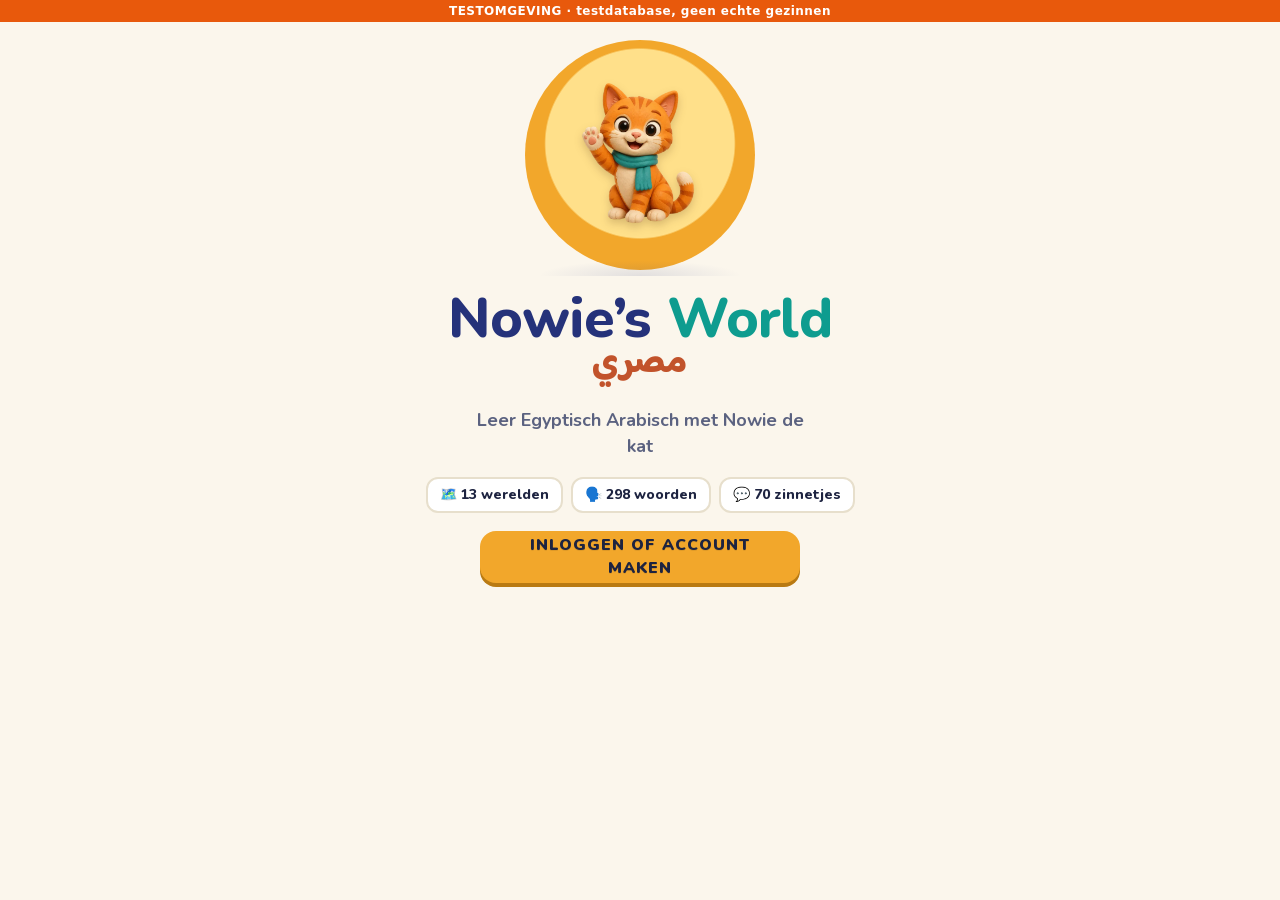
==== index.html @ 536df49a "Naamswijziging: Nowie’s World en kat Nowie - Appnaam Masri Kids -> Nowie’s World (titel, logo's, ins" ====
<!doctype html>
<html lang="nl">
<head>
<meta charset="utf-8">
<meta name="viewport" content="width=device-width,initial-scale=1,viewport-fit=cover">
<title>Nowie’s World</title>
<meta name="description" content="Leer Egyptisch Arabisch met Nowie de kat. Voor kinderen van 4 tot 9 jaar (en hun ouders).">
<meta name="theme-color" content="#14A99F">
<link rel="manifest" href="/manifest.json">
<link rel="icon" href="/icon.svg" type="image/svg+xml">
<link rel="apple-touch-icon" href="/icon-180.png">
<meta name="apple-mobile-web-app-capable" content="yes">
<meta name="mobile-web-app-capable" content="yes">
<meta name="apple-mobile-web-app-title" content="Nowie’s World">
<meta name="apple-mobile-web-app-status-bar-style" content="default">
<link rel="stylesheet" href="/fonts/fonts.css">
<style>
:root{padding-top:env(safe-area-inset-top,0px);padding-bottom:env(safe-area-inset-bottom,0px)}
body{margin:0} [hidden]{display:none!important} img{max-width:100%}
/* Layout: één telefoonkolom; het leerpad slingert als de Nijl langs ronde lesknoppen.
   Bewust één lichte, zonnige look (kinderapp), daarom geen donkere variant. */
:root{
  --sand:#FFF5E1;      /* woestijnzand, achtergrond */
  --sand-2:#F7E3BC;
  --nile:#14A99F;      /* Nijl / faience-turquoise */
  --nile-d:#0B7D76;
  --lapis:#28367C;     /* lapis lazuli, tekst */
  --sun:#FFC43D;
  --sun-d:#DB9300;
  --coral:#FF6F59;
  --coral-d:#D24A35;
  --ok:#3DBB5C; --ok-d:#2A9246; --ok-bg:#E3F8E8;
  --try:#FF9F1C; --try-d:#D97E00; --try-bg:#FFF0D9;
  --card:#FFFFFF;
  --line:#EBDDC0;
  --muted:#6E6A86;
  --grey:#D9D3C4; --grey-d:#B8B0A0;
  --f-display:"Baloo Bhaijaan 2","Nunito",system-ui,sans-serif;
  --f-body:"Nunito",system-ui,-apple-system,"Segoe UI",Roboto,sans-serif;
  --f-ar:"Baloo Bhaijaan 2","Geeza Pro","Noto Naskh Arabic",Tahoma,sans-serif;
  color-scheme: light;
}
*{box-sizing:border-box}
html,body{height:100%}
body{background:var(--sand);color:var(--lapis);font-family:var(--f-body);font-size:16px;line-height:1.45;-webkit-tap-highlight-color:transparent;}
body::before{content:"";position:fixed;inset:0 0 auto;height:env(safe-area-inset-top,0px);z-index:50;background:var(--sand)}
button{font:inherit;color:inherit;cursor:pointer;border:0;background:none}
button:focus-visible,input:focus-visible,select:focus-visible{outline:3px solid var(--sun);outline-offset:3px}
h1,h2,h3{font-family:var(--f-display);margin:0;line-height:1.1;text-wrap:balance}
p{margin:0}
.ar{font-family:var(--f-ar);direction:rtl;unicode-bidi:isolate}

#app{max-width:560px;margin:0 auto;min-height:100%;position:relative;
  padding-left:max(16px,env(safe-area-inset-left,0px));padding-right:max(16px,env(safe-area-inset-right,0px));padding-block:12px 110px}
#app.full{padding-bottom:16px}

/* ---------- knoppen ---------- */
.btn{display:inline-flex;align-items:center;justify-content:center;gap:8px;min-height:56px;padding:0 26px;border-radius:999px;
  font-family:var(--f-display);font-weight:800;font-size:20px;letter-spacing:.02em;color:#fff;background:var(--nile);
  box-shadow:0 5px 0 var(--nile-d);transition:transform .08s, box-shadow .08s}
.btn:active{transform:translateY(4px);box-shadow:0 1px 0 var(--nile-d)}
.btn.sun{background:var(--sun);color:var(--lapis);box-shadow:0 5px 0 var(--sun-d)}
.btn.coral{background:var(--coral);box-shadow:0 5px 0 var(--coral-d)}
.btn.ok{background:var(--ok);box-shadow:0 5px 0 var(--ok-d)}
.btn.try{background:var(--try);box-shadow:0 5px 0 var(--try-d)}
.btn.ghost{background:var(--card);color:var(--lapis);box-shadow:0 5px 0 var(--line);border:2px solid var(--line)}
.btn[disabled]{background:var(--grey);color:#fff;box-shadow:0 5px 0 var(--grey-d);cursor:default}
.btn.wide{width:100%}
.link{font-weight:800;color:var(--nile-d);text-decoration:underline;text-underline-offset:3px}

/* ---------- mascotte ---------- */
.mascot{display:block}
.bob{animation:bob 2.4s ease-in-out infinite}
@keyframes bob{50%{transform:translateY(-6px)}}

/* ---------- splash ---------- */
.splash{display:flex;flex-direction:column;align-items:center;text-align:center;gap:18px;padding-top:28px}
.splash h1{font-size:52px;font-weight:800;color:var(--lapis);letter-spacing:-.01em}
.splash h1 span{color:var(--nile)}
.splash .ar-title{font-size:34px;color:var(--coral);font-weight:800;margin-top:-10px}
.splash .lead{font-size:18px;max-width:30ch;color:var(--muted);font-weight:700}
.sun-disc{position:relative;width:230px;height:230px;border-radius:50%;background:radial-gradient(circle at 50% 45%,#FFE08A 0 55%,var(--sun) 56% 100%);display:grid;place-items:center}
.sun-disc::after{content:"";position:absolute;left:-30px;right:-30px;bottom:-6px;height:60px;
  background:radial-gradient(ellipse 50% 100% at 50% 100%, rgba(40,54,124,.12), transparent 70%) bottom/100% 22px no-repeat;}
.pyr{position:absolute;bottom:0;width:100%;height:70px;pointer-events:none}
.splash .feat{display:flex;flex-wrap:wrap;justify-content:center;gap:8px}
.chip{display:inline-flex;align-items:center;gap:6px;padding:6px 12px;border-radius:999px;background:var(--card);border:2px solid var(--line);font-weight:800;font-size:14px}

/* ---------- profielen ---------- */
.ptitle{text-align:center;font-size:32px;margin:12px 0 4px}
.psub{text-align:center;color:var(--muted);font-weight:700;margin-bottom:20px}
.profiles{display:grid;grid-template-columns:repeat(auto-fill,minmax(130px,1fr));gap:14px}
.pcard{display:flex;flex-direction:column;align-items:center;gap:6px;padding:16px 8px 14px;border-radius:24px;background:var(--card);border:2px solid var(--line);box-shadow:0 5px 0 var(--line);transition:transform .08s}
.pcard:active{transform:translateY(4px);box-shadow:0 1px 0 var(--line)}
.pav{width:76px;height:76px;border-radius:50%;display:grid;place-items:center;font-size:44px;background:var(--sand)}
.pname{font-family:var(--f-display);font-weight:800;font-size:22px;max-width:100%;overflow-wrap:anywhere}
.plvl{font-size:13px;font-weight:800;color:var(--muted)}
.pcard.add{border-style:dashed;color:var(--nile-d)}
.pcard.add .pav{background:#E2F6F4;font-size:40px;font-weight:800}
.empty-note{grid-column:1/-1;text-align:center;padding:12px;color:var(--muted);font-weight:700}

.form{display:flex;flex-direction:column;gap:18px;background:var(--card);border:2px solid var(--line);border-radius:28px;padding:20px}
.form label.lb{font-weight:900;font-size:15px;display:block;margin-bottom:8px}
.inp{width:100%;min-height:52px;border-radius:16px;border:2px solid var(--line);padding:0 16px;font:inherit;font-size:20px;font-weight:800;color:var(--lapis);background:var(--sand)}
.seg{display:flex;flex-wrap:wrap;gap:8px}
.seg button{min-width:52px;min-height:52px;padding:0 14px;border-radius:16px;border:2px solid var(--line);background:var(--sand);font-weight:900;font-size:18px}
.seg button.on{background:var(--nile);border-color:var(--nile-d);color:#fff}
.seg.av button{font-size:30px;padding:0 8px}
.hint{font-size:13px;color:var(--muted);font-weight:700;margin-top:6px}

/* ---------- topbalk ---------- */
.topbar{position:sticky;top:env(safe-area-inset-top,0px);z-index:20;background:var(--sand);display:flex;align-items:center;gap:10px;padding:6px 0 10px}
.topbar .me{display:flex;align-items:center;gap:8px;font-family:var(--f-display);font-weight:800;font-size:18px;min-width:0}
.topbar .me .pav{width:44px;height:44px;font-size:26px;background:var(--card);border:2px solid var(--line)}
.topbar .me span{white-space:nowrap;overflow:hidden;text-overflow:ellipsis}
.stats{margin-left:auto;display:flex;gap:6px}
.stat{display:flex;align-items:center;gap:4px;padding:5px 10px;border-radius:999px;background:var(--card);border:2px solid var(--line);font-weight:900;font-size:15px;font-variant-numeric:tabular-nums}

/* ---------- dagelijkse uitdaging ---------- */
.daily{display:flex;gap:14px;align-items:center;padding:14px 16px;border-radius:24px;background:var(--lapis);color:#fff;margin-bottom:18px}
.daily .ic{flex:none;width:52px;height:52px;border-radius:16px;background:var(--sun);display:grid;place-items:center;font-size:28px}
.daily .tx{flex:1;min-width:0}
.daily .k{font-size:12px;font-weight:900;letter-spacing:.08em;text-transform:uppercase;color:var(--sun)}
.daily .t{font-weight:900;font-size:17px}
.bar{height:12px;border-radius:999px;background:rgba(255,255,255,.2);overflow:hidden;margin-top:6px}
.bar i{display:block;height:100%;border-radius:999px;background:var(--sun);transition:width .4s}
.welcome{background:var(--card);border:2px solid var(--line);border-radius:20px;padding:12px 16px;margin-bottom:14px;font-weight:800;display:flex;gap:12px;align-items:center}

/* ---------- werelden & leerpad ---------- */
.world{margin-bottom:26px}
.wband{display:flex;justify-content:space-between;align-items:center;gap:12px;padding:16px 18px;border-radius:24px;background:var(--wc);color:#fff;box-shadow:0 5px 0 var(--wcd)}
.wband .wnum{font-size:12px;font-weight:900;letter-spacing:.1em;text-transform:uppercase;opacity:.9}
.wband h2{font-size:28px;font-weight:800}
.wband p{font-weight:700;font-size:14px;opacity:.95}
.wband .wemoji{font-size:44px;flex:none}
.wband .wprog{font-size:13px;font-weight:900;margin-top:4px;opacity:.95}
.path{position:relative;display:flex;flex-direction:column;align-items:center;gap:18px;padding:22px 0 6px}
.path::before{content:"";position:absolute;top:10px;bottom:10px;left:50%;width:0;border-left:6px dotted color-mix(in srgb,var(--wc) 35%,transparent);transform:translateX(-50%)}
.node-row{position:relative;display:flex;flex-direction:column;align-items:center;gap:4px;transform:translateX(var(--x));z-index:1}
.node{width:78px;height:74px;border-radius:50%;display:grid;place-items:center;font-size:34px;background:var(--wc);box-shadow:0 7px 0 var(--wcd);transition:transform .08s}
.node:active{transform:translateY(5px);box-shadow:0 2px 0 var(--wcd)}
.node.locked{background:var(--grey);box-shadow:0 7px 0 var(--grey-d);cursor:default;filter:saturate(.2)}
.node.locked:active{transform:none;box-shadow:0 7px 0 var(--grey-d)}
.node.cur{animation:pulse 1.6s ease-in-out infinite}
@keyframes pulse{0%,100%{outline:0 solid color-mix(in srgb,var(--wc) 40%,transparent)}50%{outline:10px solid color-mix(in srgb,var(--wc) 25%,transparent)}}
.nlabel{font-weight:900;font-size:14px;background:var(--sand);padding:0 6px;border-radius:8px;text-align:center;max-width:150px}
.nstars{display:flex;gap:2px}
.startbub{position:absolute;top:-30px;background:var(--card);color:var(--wcd);border:2px solid var(--line);font-weight:900;font-size:13px;letter-spacing:.08em;padding:2px 12px;border-radius:12px;animation:bob 1.6s ease-in-out infinite;white-space:nowrap}
.wlock{display:flex;gap:10px;align-items:center;justify-content:center;margin-top:8px;padding:10px 14px;border-radius:16px;background:var(--card);border:2px dashed var(--line);font-weight:800;font-size:14px;color:var(--muted);text-align:center}
.soon h3{font-size:22px;margin:6px 0 10px}
.soon-grid{display:grid;grid-template-columns:repeat(auto-fill,minmax(150px,1fr));gap:10px}
.soon-card{display:flex;gap:10px;align-items:center;padding:12px;border-radius:18px;background:var(--card);border:2px solid var(--line);font-weight:800;font-size:14px;opacity:.85}
.soon-card .e{font-size:28px;filter:grayscale(.3)}
.soon-card small{display:block;color:var(--muted);font-size:12px}

/* ---------- onderbalk ---------- */
.nav{position:fixed;left:0;right:0;bottom:0;z-index:30;background:var(--card);border-top:2px solid var(--line);
  padding:6px max(10px,env(safe-area-inset-right,0px)) calc(6px + env(safe-area-inset-bottom,0px)) max(10px,env(safe-area-inset-left,0px))}
.nav-in{max-width:560px;margin:0 auto;display:grid;grid-template-columns:repeat(4,1fr);gap:4px}
.nav button{display:flex;flex-direction:column;align-items:center;gap:0;padding:6px 0;border-radius:16px;font-weight:900;font-size:12px;color:var(--muted)}
.nav button .e{font-size:26px;line-height:1.1}
.nav button.on{background:#E2F6F4;color:var(--nile-d);outline:2px solid #BFEAE6}

/* ---------- les ---------- */
.lesson{display:flex;flex-direction:column;min-height:calc(100dvh - env(safe-area-inset-top,0px) - env(safe-area-inset-bottom,0px) - 28px)}
.lbar{display:flex;align-items:center;gap:12px;padding:4px 0 14px}
.xbtn{width:44px;height:44px;border-radius:50%;display:grid;place-items:center;font-size:28px;font-weight:900;color:var(--muted)}
.pbar{flex:1;height:18px;border-radius:999px;background:var(--sand-2);overflow:hidden}
.pbar i{display:block;height:100%;border-radius:999px;background:linear-gradient(var(--ok),var(--ok)) ;box-shadow:inset 0 -5px 0 rgba(0,0,0,.08), inset 0 4px 0 rgba(255,255,255,.35);transition:width .35s}
.lxp{font-weight:900;font-variant-numeric:tabular-nums;color:var(--sun-d)}
.ex{flex:1;display:flex;flex-direction:column;gap:16px}
.ex-k{font-family:var(--f-display);font-size:26px;font-weight:800}
.ex-k small{display:block;font-family:var(--f-body);font-size:14px;color:var(--muted);font-weight:800}
.bubble-row{display:flex;align-items:flex-end;gap:10px}
.bubble{position:relative;background:var(--card);border:2px solid var(--line);border-radius:20px;padding:12px 16px;font-weight:800;flex:1;min-width:0}
.bubble::before{content:"";position:absolute;left:-10px;bottom:16px;width:16px;height:16px;background:var(--card);border-left:2px solid var(--line);border-bottom:2px solid var(--line);transform:rotate(45deg)}

.wordcard{display:flex;flex-direction:column;align-items:center;gap:6px;text-align:center;padding:22px 16px;border-radius:28px;background:var(--card);border:2px solid var(--line);box-shadow:0 5px 0 var(--line)}
.wordcard .pic{font-size:80px;line-height:1}
.wordcard .ar{font-size:44px;font-weight:800;line-height:1.3}
.wordcard .ph{font-size:24px;font-weight:900;color:var(--nile-d)}
.wordcard .nl{font-size:18px;font-weight:800;color:var(--muted)}
.tip{font-size:14px;font-weight:700;color:var(--muted);background:var(--sand);border-radius:12px;padding:6px 10px}

.prompt{display:flex;align-items:center;gap:16px;padding:14px 16px;border-radius:24px;background:var(--card);border:2px solid var(--line)}
.prompt .ar{font-size:32px;font-weight:800;line-height:1.3}
.prompt .ph{font-size:20px;font-weight:900;color:var(--nile-d)}
.prompt .pic{font-size:54px;line-height:1}
.prompt .nl{font-size:24px;font-weight:900}
.prompt .meta{min-width:0}

.play{flex:none;width:64px;height:64px;border-radius:20px;display:grid;place-items:center;background:var(--nile);color:#fff;box-shadow:0 5px 0 var(--nile-d);transition:transform .08s}
.play:active{transform:translateY(4px);box-shadow:0 1px 0 var(--nile-d)}
.play.big{width:84px;height:84px;border-radius:26px}
.play.sm{width:42px;height:42px;border-radius:14px;box-shadow:0 3px 0 var(--nile-d)}
.play.noaudio{background:var(--card);color:var(--muted);border:3px dashed var(--grey-d);box-shadow:none}
.play.tts{background:#E9E6F6;color:var(--lapis);box-shadow:0 5px 0 #C9C3E6}
.play svg{width:55%;height:55%}
.play.playing{animation:wob .5s ease-in-out 2}
@keyframes wob{50%{transform:scale(1.1)}}
.playwrap{display:flex;flex-direction:column;align-items:center;gap:4px}
.atag{font-size:11px;font-weight:900;color:var(--muted);text-transform:uppercase;letter-spacing:.06em;white-space:nowrap}

.grid2{display:grid;grid-template-columns:1fr 1fr;gap:12px}
.list1{display:flex;flex-direction:column;gap:10px}
.opt{display:flex;flex-direction:column;align-items:center;justify-content:center;gap:4px;padding:14px 10px;border-radius:22px;background:var(--card);border:3px solid var(--line);box-shadow:0 5px 0 var(--line);min-height:120px;transition:transform .08s}
.opt:active{transform:translateY(3px);box-shadow:0 2px 0 var(--line)}
.opt .pic{font-size:56px;line-height:1}
.opt .lbl{font-weight:900;font-size:16px}
.opt.row{flex-direction:row;justify-content:space-between;min-height:68px;padding:10px 18px}
.opt.row .ph{font-size:20px;font-weight:900}
.opt.row .ar{font-size:26px;font-weight:800}
.opt.sel{border-color:var(--nile);background:#E2F6F4;box-shadow:0 5px 0 var(--nile)}
.opt.right{border-color:var(--ok);background:var(--ok-bg);box-shadow:0 5px 0 var(--ok)}
.opt.wrong{border-color:var(--try);background:var(--try-bg);box-shadow:0 5px 0 var(--try)}

.answer-line{min-height:76px;display:flex;flex-wrap:wrap;gap:8px;align-content:flex-start;padding:10px 0;border-bottom:3px solid var(--line);border-top:3px solid var(--line)}
.bank{display:flex;flex-wrap:wrap;gap:10px;justify-content:center;padding-top:6px}
.tile{display:flex;flex-direction:column;align-items:center;padding:8px 14px;border-radius:16px;background:var(--card);border:2px solid var(--line);box-shadow:0 4px 0 var(--line);font-weight:900;font-size:18px}
.tile .ar{font-size:16px;font-weight:700;color:var(--muted)}
.tile.used{visibility:hidden}

.memgrid{display:grid;grid-template-columns:repeat(4,1fr);gap:10px}
@media (max-width:420px){.memgrid{grid-template-columns:repeat(3,1fr)}}
.mcard{display:block;position:relative;width:100%;height:0;padding:0 0 130% 0;border-radius:18px;-webkit-perspective:600px;perspective:600px}
.mcard .in{display:block;position:absolute;inset:0;transition:transform .35s;-webkit-transform-style:preserve-3d;transform-style:preserve-3d}
.mcard.open .in,.mcard.matched .in{-webkit-transform:rotateY(180deg);transform:rotateY(180deg)}
.mcard .f,.mcard .b{position:absolute;inset:0;border-radius:18px;display:flex;flex-direction:column;align-items:center;justify-content:center;-webkit-backface-visibility:hidden;backface-visibility:hidden;padding:4px;text-align:center;transform:rotateY(0deg)}
.mcard .f{background:var(--coral);box-shadow:0 5px 0 var(--coral-d);color:#fff;font-size:30px}
.mcard .f::after{content:"";position:absolute;inset:8px;border:2px dashed rgba(255,255,255,.55);border-radius:12px}
.mcard .b{background:var(--card);border:3px solid var(--line);-webkit-transform:rotateY(180deg);transform:rotateY(180deg)}
.mcard .b .pic{font-size:40px;line-height:1}
.mcard .b .ph{font-weight:900;font-size:15px;line-height:1.15;overflow-wrap:anywhere}
.mcard .b .ar{font-size:16px;color:var(--muted)}
.mcard.matched .b{border-color:var(--ok);background:var(--ok-bg)}

.saycard .say-ic{font-size:40px}

.lfoot{margin:16px calc(-1 * max(16px,env(safe-area-inset-left,0px))) 0;padding:16px max(16px,env(safe-area-inset-left,0px)) calc(16px + env(safe-area-inset-bottom,0px));border-top:2px solid var(--line);display:flex;flex-direction:column;gap:12px;position:sticky;bottom:0;background:var(--sand)}
.lfoot.ok{background:var(--ok-bg);border-color:#BFE8C9}
.lfoot.bad{background:var(--try-bg);border-color:#FFD9A3}
.fb{display:flex;align-items:center;gap:12px}
.fb .big{font-family:var(--f-display);font-size:26px;font-weight:800}
.lfoot.ok .big{color:var(--ok-d)} .lfoot.bad .big{color:var(--try-d)}
.fb .sm{font-weight:800;font-size:15px}
.fb-ic{flex:none;width:52px;height:52px;border-radius:50%;display:grid;place-items:center;font-size:28px;background:#fff}
.pop{animation:pop .35s ease-out}
@keyframes pop{0%{transform:scale(.6);opacity:0}70%{transform:scale(1.08)}100%{transform:scale(1);opacity:1}}

/* ---------- les klaar ---------- */
.done-scr{display:flex;flex-direction:column;align-items:center;text-align:center;gap:16px;padding-top:20px}
.done-scr h1{font-size:40px}
.bigstars{display:flex;gap:8px;align-items:flex-end}
.bigstars svg{width:70px;height:70px}
.bigstars svg:nth-child(2){width:88px;height:88px}
.bigstars .s{animation:pop .45s ease-out both}
.bigstars .s:nth-child(2){animation-delay:.2s}.bigstars .s:nth-child(3){animation-delay:.4s}
.rewards{display:flex;flex-wrap:wrap;justify-content:center;gap:10px}
.rw{min-width:120px;padding:10px 14px;border-radius:18px;background:var(--card);border:2px solid var(--line);font-weight:900}
.rw b{display:block;font-family:var(--f-display);font-size:28px;color:var(--sun-d)}
.sticker-reveal{display:flex;flex-direction:column;align-items:center;gap:6px;padding:16px 22px;border-radius:26px;background:var(--lapis);color:#fff;animation:pop .5s .6s both}
.sticker-reveal .k{font-size:12px;font-weight:900;letter-spacing:.1em;text-transform:uppercase;color:var(--sun)}
.stk{width:96px;height:96px;border-radius:50%;display:grid;place-items:center;font-size:52px;background:var(--sun);border:5px solid #fff;box-shadow:0 4px 0 rgba(0,0,0,.15)}
.stk svg{width:60%;height:60%}
.extra-msg{font-weight:900;padding:10px 14px;border-radius:16px;background:var(--try-bg);color:var(--lapis)}

#confetti{position:fixed;inset:0;pointer-events:none;z-index:100;overflow:hidden}
#confetti i{position:absolute;top:-20px;width:10px;height:16px;border-radius:3px;animation:fall linear forwards}
@keyframes fall{to{transform:translateY(110vh) rotate(720deg)}}

/* ---------- stickers & woorden ---------- */
.page-h{font-size:32px;margin:6px 0 4px}
.page-sub{color:var(--muted);font-weight:700;margin-bottom:16px}
.stk-grid{display:grid;grid-template-columns:repeat(auto-fill,minmax(100px,1fr));gap:14px}
.stk-item{display:flex;flex-direction:column;align-items:center;gap:6px;text-align:center;font-weight:900;font-size:13px}
.stk-item .stk{width:84px;height:84px;font-size:44px}
.stk-item.locked .stk{background:var(--sand-2);border-color:var(--card);color:var(--grey-d);font-family:var(--f-display);font-size:36px}
.stk-item.locked span{color:var(--muted)}
.wgroup h2{font-size:22px;margin:18px 0 10px;display:flex;align-items:center;gap:8px}
.wlist{display:flex;flex-direction:column;gap:8px}
.wrow{display:flex;align-items:center;gap:12px;padding:10px 12px;border-radius:18px;background:var(--card);border:2px solid var(--line)}
.wrow .pic{font-size:32px;width:40px;text-align:center;flex:none}
.wrow .mid{flex:1;min-width:0}
.wrow .ph{font-weight:900;font-size:17px}
.wrow .nl{font-size:14px;font-weight:700;color:var(--muted)}
.wrow .ar{font-size:22px;font-weight:700}
.wrow .mid .ar{display:block;text-align:left;line-height:1.3}
.wrow .ph,.wrow .nl{overflow-wrap:anywhere}
.wrow.unseen{opacity:.5}
.badge{font-size:11px;font-weight:900;padding:2px 8px;border-radius:999px;background:var(--ok-bg);color:var(--ok-d);white-space:nowrap}
.badge.new{background:var(--sand-2);color:var(--muted)}
.badge.warn{background:var(--try-bg);color:var(--try-d)}

/* ---------- ouders ---------- */
.gate{display:flex;flex-direction:column;align-items:center;text-align:center;gap:16px;padding-top:30px}
.gate .q{font-family:var(--f-display);font-size:40px;font-weight:800}
.gate .seg button{min-width:72px;min-height:64px;font-size:24px}
.ptabs{display:flex;gap:8px;margin:6px 0 16px;overflow-x:auto}
.ptabs button{padding:10px 16px;border-radius:999px;font-weight:900;background:var(--card);border:2px solid var(--line);white-space:nowrap}
.ptabs button.on{background:var(--lapis);border-color:var(--lapis);color:#fff}
.panel{background:var(--card);border:2px solid var(--line);border-radius:24px;padding:16px;margin-bottom:14px}
.panel h3{font-size:20px;margin-bottom:10px}
.tiles{display:grid;grid-template-columns:repeat(4,1fr);gap:8px}
@media (max-width:460px){.tiles{grid-template-columns:repeat(2,1fr)}}
.tile-n{padding:10px;border-radius:16px;background:var(--sand)}
.tile-n b{display:block;font-family:var(--f-display);font-size:28px;font-variant-numeric:tabular-nums;line-height:1.1}
.tile-n span{font-size:12px;font-weight:800;color:var(--muted)}
.prog-row{display:grid;grid-template-columns:minmax(0,1fr) 2fr auto;gap:10px;align-items:center;font-weight:800;font-size:14px;margin-bottom:8px}
.prog-row .pb{height:12px;border-radius:999px;background:var(--sand-2);overflow:hidden}
.prog-row .pb i{display:block;height:100%;background:var(--nile);border-radius:999px}
.chips{display:flex;flex-wrap:wrap;gap:6px}
.muted{color:var(--muted);font-weight:700;font-size:14px}
.setrow{display:flex;flex-direction:column;gap:8px;margin-bottom:16px}
.setrow > label{font-weight:900;font-size:14px}
.switch{display:flex;align-items:center;gap:12px;font-weight:800;cursor:pointer}
.switch input{width:52px;height:30px;appearance:none;border-radius:999px;background:var(--grey);position:relative;cursor:pointer;flex:none;transition:background .2s}
.switch input::after{content:"";position:absolute;top:3px;left:3px;width:24px;height:24px;border-radius:50%;background:#fff;transition:left .2s}
.switch input:checked{background:var(--nile)}
.switch input:checked::after{left:25px}
.arow{display:grid;grid-template-columns:auto minmax(0,1fr) auto;gap:10px;align-items:center;padding:10px 0;border-bottom:1px solid var(--line)}
.arow:last-child{border-bottom:0}
.arow .ar{font-size:22px;font-weight:700}
.arow .ph{font-weight:900}
.arow .nl{font-size:13px;color:var(--muted);font-weight:700}
.arow .acts{display:flex;gap:6px;align-items:center;flex-wrap:wrap;justify-content:flex-end}
.mini{display:inline-flex;align-items:center;gap:4px;padding:6px 10px;border-radius:12px;border:2px solid var(--line);background:var(--sand);font-weight:900;font-size:13px;cursor:pointer;white-space:nowrap}
.mini.danger{color:var(--coral-d)}
.mini input{display:none}
.mini.on{background:var(--ok-bg);border-color:#BFE8C9;color:var(--ok-d)}
.key{display:grid;grid-template-columns:auto 1fr;gap:6px 14px;font-size:14px;font-weight:700}
.key b{font-family:var(--f-display);font-size:18px;color:var(--nile-d)}
.danger-zone{border-color:#FFD0C7}
.toast{position:fixed;left:50%;bottom:calc(96px + env(safe-area-inset-bottom,0px));transform:translateX(-50%);z-index:90;background:var(--lapis);color:#fff;font-weight:800;padding:10px 18px;border-radius:16px;max-width:min(90vw,440px);text-align:center;animation:pop .25s ease-out}
.sheet-bg{position:fixed;inset:0;z-index:80;background:rgba(40,54,124,.45);display:flex;align-items:flex-end;justify-content:center}
.sheet{width:100%;max-width:560px;background:var(--sand);border-radius:28px 28px 0 0;padding:22px max(16px,env(safe-area-inset-left,0px)) calc(22px + env(safe-area-inset-bottom,0px));display:flex;flex-direction:column;gap:12px;text-align:center;animation:pop .25s}
.sheet h3{font-size:26px}

.status{font-weight:800;font-size:14px;padding:10px 12px;border-radius:14px;background:var(--sand);margin-bottom:12px}
.status.on{background:#E2F6F4;color:var(--nile-d)}
.steps{margin:0 0 14px;padding-left:22px;display:flex;flex-direction:column;gap:6px;font-weight:700;font-size:15px}
.brow{display:grid;grid-template-columns:auto minmax(0,1fr) auto;gap:10px;align-items:center;padding:10px 0;border-bottom:1px solid var(--line)}
.bmid{min-width:0;display:flex;flex-direction:column;gap:4px}
.fname{font-size:13px;font-weight:800;color:var(--muted);overflow-wrap:anywhere}
.inp.sel{min-height:44px;font-size:15px;padding:0 10px}
.brow-actions{display:flex;flex-direction:column;gap:12px;margin-top:14px}
.pen-card{display:flex;align-items:center;gap:14px;width:100%;text-align:left;padding:14px 16px;border-radius:24px;margin-bottom:18px;color:#fff;
  background:repeating-linear-gradient(90deg,var(--mk-ok) 0 28px,var(--mk-ok) 28px 56px);box-shadow:0 5px 0 var(--mk-ok-d)}
.pen-card:active{transform:translateY(4px);box-shadow:0 1px 0 var(--mk-ok-d)}
.pen-card .ic{flex:none;width:56px;height:56px;border-radius:50%;background:#fff;display:grid;place-items:center;font-size:34px}
.pen-card b{display:block;font-family:var(--f-display);font-size:22px;line-height:1.1}
.pen-card span{font-weight:800;font-size:14px}
.pitch{position:relative;width:100%;max-width:100%;aspect-ratio:16/11;border-radius:24px;overflow:hidden;
  background:repeating-linear-gradient(90deg,var(--mk-ok) 0 12.5%,var(--mk-ok) 12.5% 25%)}
.stands{position:absolute;left:0;right:0;top:0;height:20%;background:
  radial-gradient(circle,#FFC43D 2.5px,transparent 3.5px) 0 0/16px 13px,
  radial-gradient(circle,#FF6F59 2.5px,transparent 3.5px) 8px 6px/16px 13px,#28367C}
.stands::after{content:"";position:absolute;left:0;right:0;bottom:0;height:5px;background:#fff;opacity:.6}
.goal{position:absolute;left:14%;right:14%;top:22%;height:44%;border:6px solid #fff;border-bottom:0;border-radius:6px 6px 0 0;
  background:repeating-linear-gradient(45deg,rgba(255,255,255,.35) 0 2px,transparent 2px 12px),repeating-linear-gradient(-45deg,rgba(255,255,255,.35) 0 2px,transparent 2px 12px),rgba(0,0,0,.1)}
.boxline{position:absolute;left:4%;right:4%;top:66%;height:3px;background:rgba(255,255,255,.75)}
.spot{position:absolute;left:50%;top:86%;width:10px;height:10px;border-radius:50%;background:#fff;transform:translate(-50%,-50%)}
.keeper{position:absolute;left:50%;top:33%;width:20%;height:34%;transform:translateX(-50%);transition:left .45s cubic-bezier(.3,.7,.4,1),transform .45s}
.keeper svg{width:100%;height:100%;display:block}
.ball{position:absolute;left:50%;top:84%;font-size:clamp(28px,8vw,42px);line-height:1;transform:translate(-50%,-50%);transition:left .5s cubic-bezier(.2,.8,.3,1),top .5s cubic-bezier(.2,.8,.3,1),transform .5s;z-index:2}
.callout{position:absolute;left:0;right:0;top:4%;text-align:center;font-family:var(--f-display);font-weight:800;font-size:clamp(30px,9vw,46px);color:#fff;
  text-shadow:0 3px 0 rgba(0,0,0,.3);opacity:0;transform:scale(.5);transition:opacity .25s,transform .3s;z-index:3}
.callout.show{opacity:1;transform:scale(1)}
.callout small{display:block;font-family:var(--f-body);font-size:15px;font-weight:900}
.shots{display:flex;gap:6px;flex:1;justify-content:center}
.shots i{width:30px;height:30px;border-radius:50%;display:grid;place-items:center;font-style:normal;font-size:16px;background:var(--sand-2);border:2px solid var(--line)}
.shots i.g{background:var(--ok-bg);border-color:var(--ok)} .shots i.s{background:var(--try-bg);border-color:var(--try)}
.pen-q{display:flex;flex-direction:column;gap:12px;margin-top:14px}
.pen-fb{display:none}
.pen-fb.show{display:flex;flex-direction:column;gap:10px}
/* ================= moderne look (overschrijft de basis hierboven) ================= */
:root{
  --sand:#F3F5FA; --sand-2:#E7EBF4; --line:#E4E8F1; --grey:#D5DAE5; --grey-d:#B4BCCC; --muted:#6A6F8C;
  --shadow:0 10px 30px rgba(40,54,124,.10), 0 2px 6px rgba(40,54,124,.06);
  --shadow-sm:0 4px 14px rgba(40,54,124,.08);
}
body{background:
  radial-gradient(120% 60% at 0% 0%, rgba(20,169,159,.14), transparent 60%),
  radial-gradient(90% 50% at 100% 10%, rgba(255,196,61,.16), transparent 60%),
  var(--sand);background-attachment:fixed}
body::before{background:rgba(243,245,250,.9)}
/* knoppen: zachter, met kleurverloop */
.btn{border-radius:20px;box-shadow:0 4px 0 var(--nile-d),0 10px 22px rgba(11,125,118,.25);background:linear-gradient(180deg,var(--mk-nile),var(--nile))}
.btn.sun{background:linear-gradient(180deg,#FFD15C,var(--sun));box-shadow:0 4px 0 var(--sun-d),0 10px 22px rgba(219,147,0,.25)}
.btn.ok{background:linear-gradient(180deg,var(--mk-ok),var(--ok));box-shadow:0 4px 0 var(--ok-d),0 10px 22px rgba(42,146,70,.25)}
.btn.try{background:linear-gradient(180deg,#FFB03F,var(--try));box-shadow:0 4px 0 var(--try-d),0 10px 22px rgba(217,126,0,.22)}
.btn.ghost{background:#fff;border:0;box-shadow:var(--shadow-sm)}
.btn[disabled]{background:var(--grey);box-shadow:none}
/* kaarten: wit, geen harde randen, zachte schaduw */
.pcard,.form,.prompt,.wordcard,.opt,.tile,.wrow,.panel,.soon-card,.welcome,.bubble,.rw,.stat{border-color:transparent;box-shadow:var(--shadow-sm);background:#fff}
.pcard:active{box-shadow:var(--shadow-sm)}
.wordcard,.prompt,.panel,.form{box-shadow:var(--shadow);border-radius:28px}
.bubble::before{border-color:transparent;box-shadow:-2px 2px 4px rgba(40,54,124,.05)}
.inp,.seg button{background:var(--sand);border-color:transparent}
.seg button.on{background:linear-gradient(180deg,var(--mk-nile),var(--nile));border-color:transparent;box-shadow:0 6px 14px rgba(11,125,118,.25)}
/* topbalk: glas */
.topbar{background:rgba(243,245,250,.82);-webkit-backdrop-filter:blur(14px);backdrop-filter:blur(14px);margin:0 calc(-1 * max(16px,env(safe-area-inset-left,0px)));padding:8px max(16px,env(safe-area-inset-right,0px)) 12px max(16px,env(safe-area-inset-left,0px))}
.topbar .me .pav{border:0;box-shadow:var(--shadow-sm)}
.stat{border:0;padding:6px 12px}
/* dagelijkse uitdaging */
.daily{border-radius:28px;padding:16px 18px;background:
  radial-gradient(circle at 92% 20%, rgba(255,196,61,.35) 0 40px, transparent 41px),
  linear-gradient(135deg,#2E3E8F,#1F2A63);box-shadow:0 14px 30px rgba(31,42,99,.28)}
.daily .ic{border-radius:18px;box-shadow:0 6px 16px rgba(0,0,0,.18)}
.pen-card{border-radius:28px;box-shadow:0 14px 28px rgba(28,117,55,.28)}
/* werelden */
.wband{position:relative;overflow:hidden;border-radius:30px;padding:20px 20px;box-shadow:0 14px 30px color-mix(in srgb,var(--wcd) 40%,transparent);
  background:radial-gradient(circle at 100% 0%, rgba(255,255,255,.22) 0 70px, transparent 71px),
             radial-gradient(circle at 85% 120%, rgba(255,255,255,.14) 0 60px, transparent 61px),
             linear-gradient(135deg,var(--wc),var(--wcd))}
.wband .wemoji{width:72px;height:72px;border-radius:24px;display:grid;place-items:center;background:rgba(255,255,255,.22);font-size:42px;-webkit-backdrop-filter:blur(6px);backdrop-filter:blur(6px)}
.wband h2{font-size:30px}
.wband .wprog{display:inline-block;margin-top:8px;padding:2px 10px;border-radius:999px;background:rgba(255,255,255,.22)}
.path::before{border-left:5px dashed color-mix(in srgb,var(--wc) 30%,transparent)}
.node{width:84px;height:84px;font-size:36px;background:radial-gradient(circle at 35% 28%, rgba(255,255,255,.45), transparent 45%),linear-gradient(160deg,var(--wc),var(--wcd));
  box-shadow:0 6px 0 var(--wcd),0 14px 26px color-mix(in srgb,var(--wcd) 35%,transparent);border:4px solid #fff}
.node.locked{background:var(--grey);box-shadow:0 6px 0 var(--grey-d);filter:none;opacity:.8}
.nlabel{background:#fff;padding:2px 10px;border-radius:999px;box-shadow:var(--shadow-sm)}
.startbub{border:0;box-shadow:var(--shadow-sm);color:var(--wcd)}
.wlock{border:0;background:#fff;box-shadow:var(--shadow-sm)}
/* zwevende menubalk */
.nav{background:transparent;border:0;padding:0 max(14px,env(safe-area-inset-right,0px)) calc(10px + env(safe-area-inset-bottom,0px)) max(14px,env(safe-area-inset-left,0px))}
.nav-in{max-width:520px;background:rgba(255,255,255,.88);-webkit-backdrop-filter:blur(16px);backdrop-filter:blur(16px);border-radius:26px;padding:6px;box-shadow:0 12px 32px rgba(40,54,124,.18)}
.nav button{border-radius:20px}
.nav button.on{background:linear-gradient(180deg,#E3F7F5,#D2F1EE);outline:0}
/* les */
.pbar{height:16px;background:var(--sand-2)}
.pbar i{background:linear-gradient(90deg,var(--mk-ok),var(--mk-ok))}
.opt{border:3px solid transparent;border-radius:24px}
.opt.sel{border-color:var(--nile);background:#F0FBFA;box-shadow:0 8px 20px rgba(20,169,159,.18)}
.opt.right{border-color:var(--ok);background:var(--ok-bg);box-shadow:0 8px 20px rgba(61,187,92,.18)}
.opt.wrong{border-color:var(--try);background:var(--try-bg);box-shadow:0 8px 20px rgba(255,159,28,.18)}
.play{border-radius:22px;background:linear-gradient(180deg,var(--mk-nile),var(--nile));box-shadow:0 4px 0 var(--nile-d),0 8px 18px rgba(11,125,118,.25)}
.play.noaudio{background:#fff;border:2px dashed var(--grey-d)}
.answer-line{border-color:var(--line);border-width:2px}
.mcard .f{background:linear-gradient(160deg,#FF8A6E,var(--coral));box-shadow:0 4px 0 var(--coral-d),0 8px 18px rgba(210,74,53,.25)}
.mcard .b{border:0;box-shadow:var(--shadow-sm)}
.mcard.matched .b{box-shadow:0 0 0 3px var(--ok) inset}
.lfoot{background:rgba(243,245,250,.92);-webkit-backdrop-filter:blur(14px);backdrop-filter:blur(14px);border-top:0;box-shadow:0 -8px 24px rgba(40,54,124,.06);border-radius:26px 26px 0 0}
.lfoot.ok{background:#E6F8EA}.lfoot.bad{background:#FFF2DE}
.pitch{box-shadow:var(--shadow)}
/* overig */
.sticker-reveal{border-radius:30px;background:linear-gradient(135deg,#2E3E8F,#1F2A63);box-shadow:0 14px 30px rgba(31,42,99,.28)}
.stk{box-shadow:0 8px 18px rgba(219,147,0,.3)}
.ptabs button{border:0;box-shadow:var(--shadow-sm);background:#fff}
.ptabs button.on{background:var(--lapis)}
.tile-n{background:var(--sand);border-radius:18px}
.chip{border:0;box-shadow:var(--shadow-sm)}
.sun-disc{box-shadow:0 20px 50px rgba(255,196,61,.45)}
.splash h1{font-size:56px}
/* ---------- Nowie beweegt ---------- */
.mascot .m-all{transform-box:fill-box;transform-origin:50% 100%}
.mascot .m-tail{transform-box:fill-box;transform-origin:0% 100%;animation:wag 1.1s ease-in-out infinite alternate}
.mascot .m-eyes{transform-box:fill-box;transform-origin:center;animation:blink 4.2s infinite}
.mascot .m-ears{transform-box:fill-box;transform-origin:50% 100%}
.mascot .m-spark{opacity:0;transform-box:fill-box;transform-origin:center}
@keyframes wag{from{transform:rotate(-10deg)}to{transform:rotate(12deg)}}
@keyframes blink{0%,45%,49%,100%{transform:scaleY(1)}47%{transform:scaleY(.1)}}
.mascot.m-cheer .m-all{animation:jump .55s cubic-bezier(.3,.7,.4,1.4) 2}
.mascot.m-cheer .m-spark,.mascot.m-dance .m-spark{animation:spark 1.1s ease-out infinite}
.mascot.m-cheer .m-eyes{animation:none}
.mascot.m-encourage .m-all{animation:nod 1.1s ease-in-out 2}
.mascot.m-dance .m-all{animation:dance .9s ease-in-out infinite}
.mascot.m-peek .m-ears{animation:ears 2.2s ease-in-out infinite}
@keyframes jump{0%,100%{transform:translateY(0) scale(1)}45%{transform:translateY(-16px) scale(1.05,0.97)}}
@keyframes nod{0%,100%{transform:rotate(0)}30%{transform:rotate(-7deg)}70%{transform:rotate(5deg)}}
@keyframes dance{0%,100%{transform:rotate(0) translateY(0)}25%{transform:rotate(-9deg) translateY(-6px)}75%{transform:rotate(9deg) translateY(-6px)}}
@keyframes ears{0%,80%,100%{transform:rotate(0)}88%{transform:rotate(-6deg)}94%{transform:rotate(5deg)}}
@keyframes spark{0%{opacity:0;transform:scale(.4)}35%{opacity:1}100%{opacity:0;transform:scale(1.25)}}
.fb .mascot{flex:none;margin:-14px 0 -6px}
/* ---------- plaatjes in eigen stijl ---------- */
.opt .pic,.wordcard .pic,.prompt .pic,.wrow .pic,.mcard .b .pic{display:grid;place-items:center;aspect-ratio:1;border-radius:32%;line-height:1;
  background:radial-gradient(circle at 30% 22%,rgba(255,255,255,.95) 0 14%,transparent 50%),linear-gradient(160deg,#E2F7F4,#C4ECE7);
  box-shadow:inset 0 -6px 0 rgba(11,125,118,.10)}
.opt .pic{width:88px;font-size:52px}
.wordcard .pic{width:140px;font-size:84px;animation:float 3s ease-in-out infinite}
.prompt .pic{width:78px;font-size:46px;flex:none}
.wrow .pic{width:48px;font-size:28px;border-radius:30%}
.mcard .b .pic{width:76%;font-size:34px}
.grid2 .opt:nth-child(2) .pic{background:radial-gradient(circle at 30% 22%,rgba(255,255,255,.95) 0 14%,transparent 50%),linear-gradient(160deg,#FFF3D1,#FFE09A);box-shadow:inset 0 -6px 0 rgba(219,147,0,.12)}
.grid2 .opt:nth-child(3) .pic{background:radial-gradient(circle at 30% 22%,rgba(255,255,255,.95) 0 14%,transparent 50%),linear-gradient(160deg,var(--mk-clay-soft),var(--mk-clay-b));box-shadow:inset 0 -6px 0 rgba(210,74,53,.12)}
.grid2 .opt:nth-child(4) .pic{background:radial-gradient(circle at 30% 22%,rgba(255,255,255,.95) 0 14%,transparent 50%),linear-gradient(160deg,#E7EBFA,#C9D1F2);box-shadow:inset 0 -6px 0 rgba(40,54,124,.12)}
.opt.sel .pic{transform:scale(1.06) rotate(-3deg);transition:transform .2s}
.opt.right .pic{animation:jump .5s ease-out}
@keyframes float{50%{transform:translateY(-6px) rotate(2deg)}}
.lvl1 .opt .lbl{display:none}
.lvl1 .opt{min-height:140px}
.lvl1 .opt .pic{width:104px;font-size:62px}
.lvl1 .ex-k{font-size:20px;opacity:.75}
.lvl1 .ex-k small{display:none}
.prompt.kid{justify-content:center;padding:20px}
.prompt.kid .play.big{width:110px;height:110px;border-radius:34px}
.parent-hint{font-size:12px;font-weight:800;color:var(--muted);text-transform:uppercase;letter-spacing:.05em;margin-top:2px}
.big-ic{font-size:34px;line-height:1}
.helpbtn{flex:none;width:52px;height:52px;border-radius:50%;background:#fff;box-shadow:var(--shadow-sm);display:grid;place-items:center;overflow:visible}
.helpbtn .mascot{margin-top:-4px}
.pic img{width:100%;height:100%;object-fit:cover;border-radius:inherit;display:block}
.thumb{width:40px;height:40px;border-radius:12px;object-fit:cover;flex:none}
/* ---------- online versie: inloggen, scorebord, duel, opnemen ---------- */
.nav-in{grid-template-columns:repeat(5,1fr)}
.nav button{font-size:11px}
.status.err{background:var(--mk-clay-soft);color:var(--coral-d)}
.auth{display:flex;flex-direction:column;gap:18px;padding-top:8px;max-width:440px;margin:0 auto}
.auth-hero{display:flex;flex-direction:column;align-items:center;gap:4px}
.auth-hero h1{font-size:40px}.auth-hero h1 span{color:var(--nile)}
.auth-h{font-size:26px}
.auth-links{display:flex;flex-direction:column;align-items:center;gap:12px}
.consent{align-items:flex-start;font-size:14px;line-height:1.35}
.consent input{margin-top:2px}
.podium{display:flex;justify-content:center;align-items:flex-end;gap:10px;margin:8px 0 16px}
.pod{flex:1;max-width:130px;display:flex;flex-direction:column;align-items:center;gap:4px;text-align:center;min-width:0}
.pod .pav{width:58px;height:58px;font-size:34px;background:#fff;box-shadow:var(--shadow-sm)}
.pod b{font-family:var(--f-display);font-size:17px;max-width:100%;overflow:hidden;text-overflow:ellipsis;white-space:nowrap}
.pstars{font-weight:900;font-size:14px}
.pod .block{width:100%;border-radius:18px 18px 8px 8px;display:grid;place-items:center;font-family:var(--f-display);font-weight:800;font-size:28px;color:#fff}
.pod.p1 .block{height:96px;background:linear-gradient(180deg,#FFD15C,var(--sun-d))}
.pod.p2 .block{height:70px;background:linear-gradient(180deg,#C9D1F2,#8E9AD0)}
.pod.p3 .block{height:52px;background:linear-gradient(180deg,var(--mk-clay-b),var(--coral))}
.score-list{display:flex;flex-direction:column;gap:4px}
.srow{display:grid;grid-template-columns:34px 48px minmax(0,1fr) auto;gap:10px;align-items:center;padding:8px 6px;border-radius:16px}
.srow.me{background:#F0FBFA}
.srow .rank{font-weight:900;font-size:20px;text-align:center}
.srow .pav{width:46px;height:46px;font-size:28px}
.sname{display:flex;flex-direction:column;min-width:0}
.sname b{font-family:var(--f-display);font-size:18px;white-space:nowrap;overflow:hidden;text-overflow:ellipsis}
.sname span{font-size:12px;font-weight:800;color:var(--muted)}
.you{font-family:var(--f-body);font-size:11px;font-weight:900;background:var(--nile);color:#fff;border-radius:999px;padding:1px 7px;vertical-align:middle}
.snums{display:flex;gap:8px;font-size:14px;font-weight:800;font-variant-numeric:tabular-nums}
@media (max-width:400px){.snums span:nth-child(3){display:none}}
.opp-grid{display:grid;grid-template-columns:repeat(auto-fill,minmax(110px,1fr));gap:10px}
.opp-grid .pav{width:56px;height:56px;font-size:32px}
.opp-grid .pname{font-size:18px}
.duelbar{flex:1;display:flex;flex-direction:column;gap:4px;min-width:0}
.drow{display:grid;grid-template-columns:30px minmax(0,70px) 1fr 24px;gap:6px;align-items:center;padding:3px 8px;border-radius:14px;opacity:.65}
.drow.turn{opacity:1;background:#fff;box-shadow:var(--shadow-sm)}
.dav{font-size:22px}
.dname{font-weight:900;font-size:13px;white-space:nowrap;overflow:hidden;text-overflow:ellipsis}
.dscore{font-family:var(--f-display);font-size:20px;text-align:right}
.drow .shots{justify-content:flex-start;gap:3px}
.drow .shots i{width:20px;height:20px;font-size:11px}
.shots i.now{border-color:var(--nile);box-shadow:0 0 0 3px rgba(20,169,159,.2)}
.turn-scr{padding-top:40px}
.turn-av{width:140px;height:140px;border-radius:50%;display:grid;place-items:center;font-size:84px;background:#fff;box-shadow:var(--shadow);animation:jump .6s ease-out}
.winner{display:flex;align-items:center;gap:8px;font-size:56px}
.winner .pav{width:96px;height:96px;font-size:58px;background:#fff;box-shadow:var(--shadow)}
.rec-panel .wordcard{box-shadow:none;background:var(--sand);margin-bottom:16px}
.recbig{display:grid;place-items:center;width:104px;height:104px;margin:0 auto 10px;border-radius:50%;font-size:46px;color:#fff;
  background:linear-gradient(180deg,#FF8A6E,var(--coral));box-shadow:0 6px 0 var(--coral-d),0 14px 28px rgba(210,74,53,.3)}
.recbig.live{animation:recpulse 1s ease-in-out infinite;font-size:40px}
.recbig[disabled]{opacity:.6}
@keyframes recpulse{50%{box-shadow:0 6px 0 var(--coral-d),0 0 0 18px rgba(255,111,89,.25)}}
.rec-actions{display:flex;justify-content:center;gap:10px;flex-wrap:wrap;align-items:center}
.mini.rec-on{background:var(--mk-clay-soft);border-color:var(--mk-clay-b);color:var(--coral-d);animation:recpulse 1s ease-in-out infinite}
.mini[disabled]{opacity:.45;cursor:default}
/* =================== Duo-stijl: plat, wit, dikke randjes, 3D-knoppen =================== */
:root{
  --duo-line:#E5E5E5; --duo-line-d:#CECECE; --duo-ink:#3C3C3C; --duo-mute:#777777; --duo-bg:#FFFFFF;
  --duo-sel:#DDF4FF; --duo-sel-b:#84D8FF; --duo-sel-t:#1899D6;
  --nile:#17B6AA; --nile-d:#0E8C82;
  --ok:#3FBF48; --ok-d:#2E9A36; --ok-bg:#D7FFB8; --ok-t:#2D8A2F;
  --try:#FF9F1C; --try-d:#D97E00; --try-bg:#FFE9C9; --try-t:#B86200;
  --sun:#FFC800; --sun-d:#E0A800; --coral:#FF6B57; --coral-d:#D94A38;
  --lapis:#3C3C3C; --sand:#F7F7F7; --sand-2:#E5E5E5; --line:#E5E5E5; --muted:#777777; --grey:#E5E5E5; --grey-d:#AFAFAF;
  --f-display:"Nunito",system-ui,-apple-system,"Segoe UI",Roboto,sans-serif;
  --shadow:none; --shadow-sm:none;
}
body{background:var(--duo-bg)!important;color:var(--duo-ink)}
body::before{background:var(--duo-bg)}
h1,h2,h3,.ptitle,.page-h,.ex-k,.pname,.auth-h{font-family:var(--f-display);font-weight:900;color:var(--duo-ink);letter-spacing:-.01em}
.splash h1 span,.auth-hero h1 span{color:var(--nile)}
/* knoppen */
.btn{border-radius:16px;background:var(--nile);color:#fff;box-shadow:0 4px 0 var(--nile-d);font-family:var(--f-display);font-weight:900;font-size:16px;letter-spacing:.06em;text-transform:uppercase;min-height:52px;border:0}
.btn:active{transform:translateY(4px);box-shadow:0 0 0 var(--nile-d)}
.btn.sun{background:var(--sun);color:#fff;box-shadow:0 4px 0 var(--sun-d);text-shadow:0 1px 0 rgba(0,0,0,.08)}
.btn.ok{background:var(--ok);box-shadow:0 4px 0 var(--ok-d)}
.btn.try{background:var(--try);box-shadow:0 4px 0 var(--try-d)}
.btn.coral{background:var(--coral);box-shadow:0 4px 0 var(--coral-d)}
.btn.ghost{background:#fff;color:var(--nile);border:2px solid var(--duo-line);box-shadow:0 4px 0 var(--duo-line)}
.btn.ghost:active{box-shadow:0 0 0 var(--duo-line)}
.btn[disabled]{background:var(--duo-line);color:var(--grey-d);box-shadow:0 4px 0 var(--duo-line-d)!important;transform:none}
.link{color:var(--duo-sel-t);text-decoration:none;font-weight:900;text-transform:uppercase;letter-spacing:.05em;font-size:14px}
/* kaarten en vlakken: wit met grijze rand, geen schaduw */
.pcard,.form,.prompt,.wordcard,.wrow,.panel,.soon-card,.welcome,.bubble,.tile,.chip,.nlabel,.wlock,.ptabs button,.mini{background:#fff;border:2px solid var(--duo-line);box-shadow:none}
.pcard{border-radius:16px;box-shadow:0 4px 0 var(--duo-line)}
.pcard:active{transform:translateY(4px);box-shadow:0 0 0 var(--duo-line)}
.pcard.add{border-style:solid;border-color:var(--duo-line)}
.pcard.add .pav{background:var(--duo-sel);color:var(--duo-sel-t)}
.pav{background:var(--sand)}
.panel,.form{border-radius:16px}
.wordcard,.prompt{border-radius:16px}
.bubble{border-radius:16px}
.bubble::before{background:#fff;border-left:2px solid var(--duo-line);border-bottom:2px solid var(--duo-line);box-shadow:none}
.inp{background:var(--sand);border:2px solid var(--duo-line);border-radius:12px;color:var(--duo-ink)}
.inp:focus{border-color:var(--duo-sel-b);outline:0;background:#fff}
.seg button{background:#fff;border:2px solid var(--duo-line);box-shadow:0 3px 0 var(--duo-line);border-radius:12px;color:var(--duo-ink)}
.seg button.on{background:var(--duo-sel);border-color:var(--duo-sel-b);color:var(--duo-sel-t);box-shadow:0 3px 0 var(--duo-sel-b)}
.status{background:var(--sand);border-radius:12px}
.status.on{background:var(--duo-sel);color:var(--duo-sel-t)}
.muted,.hint,.page-sub,.psub,.plvl{color:var(--duo-mute)}
.tile-n{background:#fff;border:2px solid var(--duo-line);border-radius:14px}
.chip{border-radius:12px}
.mini{border-radius:12px;box-shadow:0 2px 0 var(--duo-line);color:var(--duo-ink)}
.mini.on{background:var(--ok-bg);border-color:var(--mk-ok-b);color:var(--ok-t)}
.ptabs button{border-radius:12px;color:var(--duo-mute);box-shadow:0 2px 0 var(--duo-line)}
.ptabs button.on{background:var(--duo-sel);border-color:var(--duo-sel-b);color:var(--duo-sel-t);box-shadow:0 2px 0 var(--duo-sel-b)}
.switch input{background:var(--duo-line)}
.switch input:checked{background:var(--nile)}
/* topbalk */
.topbar{background:#fff;-webkit-backdrop-filter:none;backdrop-filter:none;border-bottom:2px solid var(--duo-line);padding-bottom:10px;margin-bottom:14px}
.topbar .me .pav{background:#fff;border:2px solid var(--duo-line);box-shadow:none}
.stat{background:none;border:0;box-shadow:none;padding:4px 6px;font-weight:900;font-size:17px}
.st-fire{color:var(--mk-clay)}.st-fire.off{color:var(--grey-d);filter:grayscale(1)}.st-star{color:var(--mk-saffron-d)}.st-xp{color:var(--mk-lapis)}
/* dagelijkse uitdaging (zoals een dagopdracht) */
.daily{background:#fff;color:var(--duo-ink);border:2px solid var(--duo-line);border-radius:16px;box-shadow:none;padding:14px 16px}
.daily .ic{background:var(--mk-saffron-soft);box-shadow:none;border-radius:12px}
.daily .k{color:var(--duo-mute)}
.daily .t{color:var(--duo-ink)}
.daily .bar{background:var(--duo-line);height:16px}
.daily .bar i{background:var(--sun);box-shadow:inset 0 4px 0 rgba(255,255,255,.35)}
.pen-card{border-radius:16px;box-shadow:0 4px 0 var(--mk-ok-d);background:var(--mk-ok)}
.pen-card:active{transform:translateY(4px);box-shadow:none}
.pen-card .ic{box-shadow:none}
.welcome{border-radius:16px}
/* werelden en pad */
.wband{background:var(--wc);border-radius:16px;box-shadow:0 4px 0 var(--wcd);padding:16px 18px}
.wband::before,.wband::after{display:none}
.wband .wemoji{width:auto;height:auto;background:none;border-radius:0;-webkit-backdrop-filter:none;backdrop-filter:none;font-size:46px}
.wband h2{color:#fff;font-size:24px}
.wband .wnum{opacity:.85}
.wband .wprog{background:rgba(0,0,0,.15);border-radius:8px}
.path{gap:30px;padding-top:34px}
.node-row:has(.startbub){margin-top:30px}
.startbub{top:-52px}
.path::before{display:none}
.node{width:72px;height:66px;border:0;border-radius:50%;font-size:30px;background:var(--wc);box-shadow:0 7px 0 var(--wcd)}
.node:active{transform:translateY(6px);box-shadow:0 1px 0 var(--wcd)}
.node.locked{background:var(--duo-line);box-shadow:0 7px 0 var(--duo-line-d);opacity:1;filter:none}
.node.locked:active{transform:none;box-shadow:0 7px 0 var(--duo-line-d)}
.node.cur{animation:none;outline:none;position:relative}
.node.cur{box-shadow:0 7px 0 var(--wcd),0 0 0 8px #fff,0 0 0 14px color-mix(in srgb,var(--wc) 30%,#fff)}
.node.cur:active{box-shadow:0 1px 0 var(--wcd),0 0 0 8px #fff,0 0 0 14px color-mix(in srgb,var(--wc) 30%,#fff)}
.nlabel{border-radius:10px;font-size:13px;color:var(--duo-mute)}
.startbub{top:-44px;background:#fff;color:var(--wc);border:2px solid var(--duo-line);border-radius:12px;font-weight:900;letter-spacing:.08em;box-shadow:none}
.startbub::after{content:"";position:absolute;left:50%;bottom:-8px;width:12px;height:12px;margin-left:-6px;background:#fff;border-right:2px solid var(--duo-line);border-bottom:2px solid var(--duo-line);transform:rotate(45deg)}
.wlock{border-style:solid;border-radius:14px}
.soon-card{border-radius:14px;opacity:1}
.soon-card .e{filter:grayscale(1);opacity:.6}
/* onderbalk */
.nav{background:#fff;border-top:2px solid var(--duo-line);padding:6px max(8px,env(safe-area-inset-right,0px)) calc(6px + env(safe-area-inset-bottom,0px)) max(8px,env(safe-area-inset-left,0px))}
.nav-in{background:none;-webkit-backdrop-filter:none;backdrop-filter:none;box-shadow:none;border-radius:0;padding:0}
.nav button{border:2px solid transparent;border-radius:12px;color:var(--duo-mute);text-transform:uppercase;letter-spacing:.04em;font-size:10px}
.nav button.on{background:var(--duo-sel);border-color:var(--duo-sel-b);color:var(--duo-sel-t)}
/* les */
.lbar{gap:14px}
.xbtn{color:var(--grey-d)}
.pbar{height:16px;background:var(--duo-line)}
.pbar i{background:var(--ok);box-shadow:inset 0 -0 0 transparent;position:relative}
.pbar i::after{content:"";position:absolute;left:8px;right:8px;top:4px;height:4px;border-radius:4px;background:rgba(255,255,255,.35)}
.lxp{color:var(--mk-lapis)}
.ex-k{font-size:24px}
.ex-k small{color:var(--duo-mute)}
.opt{background:#fff;border:2px solid var(--duo-line);border-radius:16px;box-shadow:0 4px 0 var(--duo-line)}
.opt:active{transform:translateY(4px);box-shadow:0 0 0 var(--duo-line)}
.opt .lbl{color:var(--duo-ink)}
.opt.sel{background:var(--duo-sel);border-color:var(--duo-sel-b);box-shadow:0 4px 0 var(--duo-sel-b)}
.opt.sel .lbl,.opt.sel .ph{color:var(--duo-sel-t)}
.opt.right{background:var(--ok-bg);border-color:var(--mk-ok-b);box-shadow:0 4px 0 var(--mk-ok-b)}
.opt.right .lbl,.opt.right .ph{color:var(--ok-t)}
.opt.wrong{background:var(--try-bg);border-color:#FFC97A;box-shadow:0 4px 0 #FFC97A}
.opt .pic,.wordcard .pic,.prompt .pic,.wrow .pic,.mcard .b .pic,.grid2 .opt .pic{background:none!important;box-shadow:none!important;border-radius:16px}
.opt.sel .pic{transform:none}
.play{background:var(--mk-lapis);box-shadow:0 4px 0 var(--mk-lapis-d);border-radius:16px}
.play:active{transform:translateY(4px);box-shadow:0 0 0 var(--mk-lapis-d)}
.play.noaudio{background:#fff;border:2px dashed var(--duo-line-d);box-shadow:none;color:var(--grey-d)}
.wordcard .ph,.prompt .ph{color:var(--duo-sel-t)}
.answer-line{border-color:var(--duo-line)}
.tile{border-radius:12px;box-shadow:0 3px 0 var(--duo-line);color:var(--duo-ink)}
.mcard .f{background:var(--mk-lapis);box-shadow:0 4px 0 var(--mk-lapis-d);border-radius:16px}
.mcard .f::after{border-color:rgba(255,255,255,.4)}
.mcard .b{border:2px solid var(--duo-line);box-shadow:0 4px 0 var(--duo-line);border-radius:16px}
.mcard.matched .b{background:var(--ok-bg);border-color:var(--mk-ok-b);box-shadow:0 4px 0 var(--mk-ok-b)}
.lfoot{background:#fff;-webkit-backdrop-filter:none;backdrop-filter:none;border-top:2px solid var(--duo-line);box-shadow:none;border-radius:0}
.lfoot.ok{background:var(--ok-bg);border-color:var(--ok-bg)}
.lfoot.bad{background:var(--try-bg);border-color:var(--try-bg)}
.lfoot.ok .big{color:var(--ok-t)} .lfoot.bad .big{color:var(--try-t)}
.lfoot.ok .sm{color:var(--ok-t)} .lfoot.bad .sm{color:var(--try-t)}
.tip{background:var(--sand);border-radius:12px}
/* klaar-scherm: statistiekblokken met gekleurde kop */
.done-scr h1{color:var(--mk-saffron-d);font-size:34px}
.rewards{gap:10px;width:100%;justify-content:center}
.rw{flex:1;max-width:150px;min-width:0;padding:0;border-radius:16px;border:2px solid;overflow:hidden;background:#fff;box-shadow:none}
.rw .rwh{display:block;padding:6px 4px;color:#fff;font-size:12px;font-weight:900;text-transform:uppercase;letter-spacing:.05em}
.rw b{display:block;padding:10px 4px;font-family:var(--f-display);font-weight:900;font-size:22px}
.rw-xp{border-color:var(--mk-saffron)}.rw-xp .rwh{background:var(--mk-saffron)}.rw-xp b{color:var(--mk-saffron-d)}
.rw-star{border-color:var(--mk-lapis)}.rw-star .rwh{background:var(--mk-lapis)}.rw-star b{color:var(--mk-lapis-d)}
.rw-ok{border-color:var(--ok)}.rw-ok .rwh{background:var(--ok)}.rw-ok b{color:var(--ok-t)}
.extra-msg{background:var(--sand);border:2px solid var(--duo-line);color:var(--duo-ink)}
.sticker-reveal{background:#fff;color:var(--duo-ink);border:2px solid var(--duo-line);border-radius:16px;box-shadow:none}
.sticker-reveal .k{color:var(--mk-saffron-d)}
.stk{box-shadow:0 4px 0 var(--sun-d);border-color:#fff}
/* scorebord en duel */
.srow.me{background:var(--duo-sel)}
.you{background:var(--duo-sel-t)}
.pod .pav{border:2px solid var(--duo-line);box-shadow:none}
.pod .block{border-radius:12px 12px 0 0}
.pod.p1 .block{background:var(--mk-saffron);box-shadow:inset 0 -6px 0 var(--mk-saffron-d)}
.pod.p2 .block{background:var(--duo-line-d);box-shadow:inset 0 -6px 0 var(--grey-d)}
.pod.p3 .block{background:var(--mk-clay);box-shadow:inset 0 -6px 0 var(--mk-clay-d)}
.drow.turn{background:var(--duo-sel);box-shadow:none;border:2px solid var(--duo-sel-b)}
.turn-av,.winner .pav{box-shadow:none;border:3px solid var(--duo-line)}
.pitch{box-shadow:none;border-radius:16px}
.shots i{background:#fff;border-color:var(--duo-line)}
.recbig{box-shadow:0 6px 0 var(--coral-d)}
.sun-disc{box-shadow:none}
.daily .tx .bar{border-radius:999px}
.toast{background:var(--duo-ink);border-radius:12px}
/* ---------- beloningen ---------- */
.reward{display:flex;gap:14px;align-items:center;background:#fff;border:2px solid var(--duo-line);border-radius:16px;padding:14px 16px;margin-bottom:14px}
.reward .re{flex:none;width:58px;height:58px;border-radius:14px;display:grid;place-items:center;font-size:36px;background:var(--mk-saffron-soft)}
.reward.fam .re{background:var(--duo-sel)}
.reward .rt{flex:1;min-width:0;display:flex;flex-direction:column;gap:2px}
.reward .rk{font-size:12px;font-weight:900;letter-spacing:.06em;text-transform:uppercase;color:var(--duo-mute)}
.reward .rn{font-family:var(--f-display);font-weight:900;font-size:19px;color:var(--duo-ink);overflow-wrap:anywhere}
.reward .rmsg{font-weight:800;font-size:14px;color:var(--duo-mute)}
.reward.done{border-color:var(--mk-saffron);background:var(--mk-saffron-soft)}
.reward.done .re{animation:jump .8s ease-out 2}
.reward.done .rmsg{color:var(--mk-saffron-t)}
.gbar{position:relative;height:18px;border-radius:999px;background:var(--duo-line);overflow:hidden;margin-top:6px}
.gbar i{display:block;height:100%;border-radius:999px;background:var(--mk-saffron);transition:width .4s}
.reward.fam .gbar i{background:var(--mk-lapis)}
.gbar span{position:absolute;inset:0;display:grid;place-items:center;font-size:11px;font-weight:900;color:var(--duo-ink)}
.fam-av{display:flex;flex-wrap:wrap;gap:8px;margin-top:8px}
.fam-av span{display:flex;align-items:center;gap:3px;font-size:20px}
.fam-av small{font-size:12px;font-weight:900;color:var(--duo-mute)}
.goal-hit{display:flex;flex-direction:column;align-items:center;gap:4px;width:100%;max-width:420px;padding:16px;border-radius:16px;background:var(--mk-saffron-soft);border:2px solid var(--mk-saffron);animation:pop .5s .4s both}
.goal-hit.fam{background:var(--duo-sel);border-color:var(--duo-sel-b)}
.goal-hit .ge{font-size:52px;animation:jump .8s ease-out 3}
.goal-hit b{font-family:var(--f-display);font-size:22px;color:var(--mk-saffron-t)}
.goal-hit.fam b{color:var(--duo-sel-t)}
.goal-hit span:last-child{font-weight:800;color:var(--duo-ink)}
.goal-edit{border-top:2px solid var(--duo-line);padding:14px 0 6px}
.goal-edit:first-of-type{border-top:0;padding-top:0}
.ge-head{display:flex;align-items:center;gap:10px;margin-bottom:10px}
.ge-head .pav{width:40px;height:40px;font-size:24px}
.ge-head b{font-family:var(--f-display);font-size:18px;flex:1}
.stepper{display:flex;align-items:center;gap:12px}
.stepper button{width:44px;height:44px;border-radius:12px;background:#fff;border:2px solid var(--duo-line);box-shadow:0 3px 0 var(--duo-line);font-size:24px;font-weight:900;color:var(--nile)}
.stepper button:active{transform:translateY(3px);box-shadow:none}
.stepper b{min-width:80px;text-align:center;font-family:var(--f-display);font-size:20px}
.goal-edit .seg.av button,.panel .seg.av button{min-width:44px;min-height:44px;font-size:24px}
/* ---------- v3: nieuwe spelvormen, Nowie, prijzen, editor ---------- */
button,.opt,.mitem,.tile,.node{touch-action:manipulation;-webkit-user-select:none;user-select:none}
.playrow{display:flex;align-items:center;gap:8px}
.slowbtn{width:44px;height:44px;border-radius:14px;background:#fff;border:2px solid var(--duo-line);box-shadow:0 3px 0 var(--duo-line);font-size:22px;display:grid;place-items:center}
.slowbtn:active{transform:translateY(3px);box-shadow:none}
.welcome-step{display:flex;flex-direction:column;align-items:center;gap:14px;text-align:center;padding-top:10px}
.bubble.big{font-size:18px;font-weight:800;max-width:420px}
.bubble.big::before{display:none}
.wl-pics{display:flex;flex-wrap:wrap;justify-content:center;gap:10px}
.wl-pics .pic{width:64px;height:64px;font-size:40px;display:grid;place-items:center;border:2px solid var(--duo-line);border-radius:16px;background:#fff}
.wl-pics .pic img{border-radius:14px}
.wl-plan{display:flex;gap:8px;flex-wrap:wrap;justify-content:center}
.wl-plan span{padding:6px 12px;border-radius:999px;border:2px solid var(--duo-line);font-weight:900;font-size:13px;color:var(--duo-mute)}
.forms{display:grid;grid-template-columns:1fr 1fr;gap:10px;width:100%;margin-top:6px}
.forms>div{display:flex;flex-direction:column;align-items:center;gap:4px;padding:10px;border-radius:14px;background:var(--sand)}
.forms span{font-size:12px;font-weight:900;color:var(--duo-mute);text-transform:uppercase;letter-spacing:.04em}
.forms b{font-size:18px;color:var(--duo-sel-t)}
.chips-k{display:flex;gap:6px;margin-bottom:-6px}
.chip-k{font-size:12px;font-weight:900;padding:3px 10px;border-radius:999px;text-transform:uppercase;letter-spacing:.05em}
.chip-k.test{background:var(--mk-saffron-soft);color:var(--mk-saffron-t)}
.chip-k.rev{background:var(--duo-sel);color:var(--duo-sel-t)}
.prompt.bigpic{justify-content:center}
.prompt.bigpic .pic{width:150px;font-size:96px}
.aopts{display:grid;grid-template-columns:repeat(3,1fr);gap:12px}
.audopt{min-height:110px;gap:6px}
.audopt .aicon{width:48px;height:48px;color:var(--mk-lapis)}
.audopt .aicon svg{width:100%;height:100%}
.audopt .anum{font-weight:900;color:var(--duo-mute)}
.aicon.big{width:48px;height:48px;color:var(--mk-lapis);display:block}
.aicon.big svg{width:100%;height:100%}
.nlopt{color:var(--duo-ink)!important}
.match{display:grid;grid-template-columns:1fr 1fr;gap:10px}
.mcol{display:flex;flex-direction:column;gap:10px}
.mitem{min-height:64px;padding:8px 10px;border-radius:14px;background:#fff;border:2px solid var(--duo-line);box-shadow:0 4px 0 var(--duo-line);font-weight:900;font-size:16px;color:var(--duo-ink);display:flex;flex-direction:column;align-items:center;justify-content:center;gap:2px;text-align:center}
.mitem .ar{font-size:15px;color:var(--duo-mute);font-weight:700}
.mitem.sel{background:var(--duo-sel);border-color:var(--duo-sel-b);box-shadow:0 4px 0 var(--duo-sel-b);color:var(--duo-sel-t)}
.mitem.done{background:var(--ok-bg);border-color:var(--mk-ok-b);box-shadow:none;color:var(--ok-t);opacity:.7}
.mitem.bad{background:var(--try-bg);border-color:#FFC97A;animation:shake .3s}
@keyframes shake{25%{transform:translateX(-5px)}75%{transform:translateX(5px)}}
.fill-line{display:flex;flex-wrap:wrap;gap:8px;align-items:center;justify-content:center;font-size:22px;font-weight:900;padding:14px;border:2px solid var(--duo-line);border-radius:16px}
.fill-line .gap{min-width:90px;padding:2px 10px;border-bottom:3px solid var(--duo-sel-b);text-align:center;color:var(--duo-sel-t)}
.chat{display:flex;flex-direction:column;gap:10px}
.cmsg{display:flex;align-items:flex-end;gap:8px}
.cmsg.me{justify-content:flex-end}
.cmsg .cb{max-width:78%;padding:10px 14px;border-radius:16px;border:2px solid var(--duo-line);background:#fff;font-weight:800;display:flex;flex-direction:column;gap:2px}
.cmsg.me .cb{background:var(--ok-bg);border-color:var(--mk-ok-b);color:var(--ok-t)}
.cmsg.now .cb b{font-size:19px;color:var(--duo-ink)}
.cmsg .cb small{color:var(--duo-mute);font-weight:700}
.cmsg .cb .ar{font-size:18px}
.cav{flex:none;font-size:26px;line-height:1}
.foot-row{display:flex;gap:10px;align-items:center}
.hintbtn{flex:none;width:56px;height:52px;border-radius:16px;background:#fff;border:2px solid var(--duo-line);box-shadow:0 4px 0 var(--duo-line);font-size:24px}
.hintbtn:active{transform:translateY(4px);box-shadow:none}
.hintbtn[disabled]{opacity:.4}
.hint-msg{display:flex;align-items:center;gap:8px;font-weight:800;font-size:14px;color:var(--duo-mute)}
.world-done{display:flex;align-items:center;gap:14px;width:100%;max-width:420px;padding:14px 16px;border-radius:16px;background:var(--wc);color:#fff;text-align:left;animation:pop .5s .3s both}
.world-done .wde{font-size:46px}
.world-done b{display:block;font-family:var(--f-display);font-size:20px;color:#fff}
.world-done span{font-weight:800;font-size:14px}
.unlock{display:flex;align-items:center;gap:12px;width:100%;max-width:420px;padding:12px 16px;border-radius:16px;border:2px solid var(--duo-sel-b);background:var(--duo-sel);text-align:left}
.unlock .k{display:block;font-size:12px;font-weight:900;text-transform:uppercase;letter-spacing:.05em;color:var(--duo-sel-t)}
.unlock b{font-family:var(--f-display);font-size:19px}
.new-badges{display:flex;flex-direction:column;align-items:center;gap:8px;width:100%}
.new-badges .k{font-size:12px;font-weight:900;text-transform:uppercase;letter-spacing:.08em;color:var(--mk-saffron-t)}
.nb-row{display:flex;flex-wrap:wrap;gap:10px;justify-content:center}
.badge-big{display:flex;flex-direction:column;align-items:center;gap:4px;padding:12px 14px;border-radius:16px;border:2px solid var(--mk-saffron);background:var(--mk-saffron-soft);min-width:110px;animation:pop .5s .5s both}
.badge-big span{font-size:40px}
.badge-big b{font-size:14px}
.greet{display:flex;align-items:flex-end;gap:10px;margin-bottom:14px}
.greet .bubble{flex:1;min-width:0}
.greet .bubble .playwrap{display:inline-flex;vertical-align:middle;margin-left:6px}
.review-card{display:flex;align-items:center;gap:14px;width:100%;text-align:left;padding:14px 16px;border-radius:16px;margin-bottom:14px;background:#fff;border:2px solid var(--duo-sel-b);box-shadow:0 4px 0 var(--duo-sel-b)}
.review-card:active{transform:translateY(4px);box-shadow:none}
.review-card .ic{flex:none;width:52px;height:52px;border-radius:14px;background:var(--duo-sel);display:grid;place-items:center;font-size:30px}
.review-card b{display:block;font-family:var(--f-display);font-size:20px;color:var(--duo-sel-t)}
.review-card span span{font-weight:800;font-size:14px;color:var(--duo-mute)}
.review-card .go{margin-left:auto;font-size:30px;color:var(--duo-sel-t);font-weight:900}
.badge-grid{display:grid;grid-template-columns:repeat(auto-fill,minmax(104px,1fr));gap:10px}
.bdg{display:flex;flex-direction:column;align-items:center;gap:3px;text-align:center;padding:12px 6px;border-radius:14px;border:2px solid var(--mk-saffron);background:var(--mk-saffron-soft)}
.bdg .be{font-size:34px}
.bdg b{font-size:13px;line-height:1.2}
.bdg small{font-size:11px;font-weight:700;color:var(--duo-mute)}
.bdg.locked{border-color:var(--duo-line);background:#fff}
.bdg.locked .be{filter:grayscale(1);opacity:.35}
.hist{display:flex;flex-direction:column}
.hrow{display:grid;grid-template-columns:44px minmax(0,1fr) auto auto;gap:10px;align-items:center;padding:8px 0;border-bottom:1px solid var(--duo-line)}
.hrow:last-child{border-bottom:0}
.hd{font-weight:900;font-size:13px;color:var(--duo-mute)}
.hrow .mid{display:flex;flex-direction:column;min-width:0}
.hrow .mid b{white-space:nowrap;overflow:hidden;text-overflow:ellipsis}
.hrow .mid span{font-size:12px;font-weight:700;color:var(--duo-mute)}
.hs{font-weight:900;font-variant-numeric:tabular-nums}
.crow{display:grid;grid-template-columns:auto minmax(0,1fr);gap:4px 12px;align-items:center;padding:12px 0;border-bottom:1px solid var(--duo-line)}
.crow .ar{font-size:22px;font-weight:700}
.crow .acts{grid-column:1/-1;display:flex;flex-wrap:wrap;gap:6px;align-items:center}
.crow .ph{font-weight:900}
.crow .nl{font-size:13px;color:var(--duo-mute);font-weight:700}
.cnote{font-size:12px;font-weight:800;color:var(--try-t);margin-top:2px}
.crow.cedit{display:block;background:var(--sand);border-radius:14px;padding:12px;margin:8px 0}
.ar-in{font-family:var(--f-ar);font-size:22px}
.miss-w{margin-bottom:12px}
.mw-head{display:flex;align-items:center;justify-content:space-between;gap:8px;margin-bottom:6px}
.mw-name{font-weight:900;text-align:left;padding:6px 0;color:var(--duo-ink)}
.mchip{cursor:pointer}
.mchip.rec-on{background:var(--mk-clay-soft);border-color:var(--mk-clay-b);color:var(--coral-d)}
@media (min-width:760px){
  #app{max-width:700px}
  .nav-in{max-width:700px}
  .opt{min-height:150px}
  .opt .pic{width:110px;font-size:64px}
  .lvl1 .opt .pic{width:130px;font-size:78px}
  .wordcard .pic{width:180px;font-size:110px}
  .ex-k{font-size:28px}
  .memgrid{grid-template-columns:repeat(4,1fr);gap:14px}
}
/* ---------- volwassen omgeving: rustiger, zelfde merk ---------- */
.kinds{display:grid;grid-template-columns:1fr 1fr;gap:10px}
.kindb{display:flex;flex-direction:column;align-items:flex-start;gap:2px;padding:12px;border-radius:14px;border:2px solid var(--duo-line);background:#fff;text-align:left}
.kindb span{font-size:26px}.kindb b{font-size:16px}.kindb small{font-size:12px;font-weight:700;color:var(--duo-mute)}
.kindb.on{border-color:var(--duo-sel-b);background:var(--duo-sel)}
#app.adult{--nile:var(--mk-nile-d);--nile-d:#0B6F66}
.adult h1,.adult h2,.adult h3,.adult .ex-k,.adult .page-h{font-weight:800;letter-spacing:-.01em}
.adult .btn{border-radius:12px;box-shadow:0 2px 0 var(--nile-d);text-transform:none;letter-spacing:0;font-size:17px;font-weight:800}
.adult .btn.ghost{box-shadow:0 2px 0 var(--duo-line)}
.adult .btn.sun{box-shadow:0 2px 0 var(--sun-d)}
.adult .btn.ok{box-shadow:0 2px 0 var(--ok-d)}.adult .btn.try{box-shadow:0 2px 0 var(--try-d)}
.adult .opt,.adult .mitem,.adult .tile{border-radius:12px;box-shadow:0 2px 0 var(--duo-line)}
.adult .opt.sel{box-shadow:0 2px 0 var(--duo-sel-b)}
.adult .mascot .m-all,.adult .bob,.adult .mascot .m-tail{animation:none!important}
.adult .ex-k{font-size:22px}
.adult .wordcard .ar{font-size:48px}
.adult .nav button{text-transform:none;font-size:11px;letter-spacing:0}
.adult .done-scr h1{color:var(--duo-ink)}
.ahead{display:flex;align-items:center;justify-content:space-between;gap:10px;margin:4px 0 14px}
.ahead h1{font-size:26px}
.akind{font-size:12px;font-weight:900;text-transform:uppercase;letter-spacing:.06em;color:var(--duo-mute)}
.acards{display:grid;grid-template-columns:repeat(3,1fr);gap:10px;margin-bottom:18px}
@media (max-width:620px){.acards{grid-template-columns:1fr}}
.acard{display:flex;flex-direction:column;gap:4px;text-align:left;padding:14px;border-radius:14px;border:2px solid var(--duo-line);background:#fff;min-width:0}
.acard.go{border-color:var(--mk-nile-b)}.acard.go:active{transform:translateY(2px)}
.acard[disabled]{opacity:.55}
.acard .ak{font-size:12px;font-weight:900;text-transform:uppercase;letter-spacing:.05em;color:var(--duo-mute)}
.acard b{font-family:var(--f-display);font-size:18px;color:var(--duo-ink)}
.acard .as{font-size:13px;font-weight:700;color:var(--nile)}
.acard .gbar{margin-top:2px}
.lvtabs{display:grid;grid-template-columns:repeat(4,1fr);gap:8px;margin-bottom:8px}
@media (max-width:520px){.lvtabs{grid-template-columns:1fr 1fr}}
.lvtabs button{position:relative;overflow:hidden;display:flex;flex-direction:column;align-items:flex-start;padding:10px 12px;border-radius:12px;border:2px solid var(--duo-line);background:#fff;text-align:left}
.lvtabs button b{font-size:14px}.lvtabs button span{font-size:12px;font-weight:700;color:var(--duo-mute)}
.lvtabs button i{position:absolute;left:0;bottom:0;height:4px;width:var(--pct);background:var(--nile)}
.lvtabs button.on{border-color:var(--nile);background:var(--mk-nile-soft)}
.lvdesc{color:var(--duo-mute);font-weight:700;margin:4px 0 12px}
.mod{border:2px solid var(--duo-line);border-radius:14px;padding:14px;margin-bottom:12px;background:#fff}
.mod.rec{border-color:var(--mk-nile-b)}
.mhead{display:flex;align-items:center;gap:12px}
.mic{flex:none;width:44px;height:44px;border-radius:12px;background:var(--mk-nile-soft);display:grid;place-items:center;font-size:24px}
.mt{flex:1;min-width:0;display:flex;flex-direction:column}
.mt b{font-family:var(--f-display);font-size:18px}.mt span{font-size:13px;font-weight:700;color:var(--duo-mute)}
.mt em{color:var(--nile);font-style:normal;font-weight:900}
.mpr{font-weight:900;color:var(--duo-mute);font-variant-numeric:tabular-nums}
.gbar.thin{height:8px;margin:10px 0}
.gbar.thin i{background:var(--nile)}
.lbtns{display:flex;flex-wrap:wrap;gap:8px}
.lb{padding:8px 12px;border-radius:10px;border:2px solid var(--duo-line);background:#fff;font-weight:800;font-size:14px;color:var(--duo-ink)}
.lb.done{background:var(--mk-nile-soft);border-color:var(--mk-nile-b);color:var(--nile-d)}
.lb.test{border-style:dashed}
.sect{font-size:20px;margin:22px 0 10px}
.scn-grid{display:grid;grid-template-columns:repeat(auto-fill,minmax(150px,1fr));gap:10px}
.scn-card{display:flex;flex-direction:column;align-items:flex-start;gap:4px;padding:14px;border-radius:14px;border:2px solid var(--duo-line);background:#fff;text-align:left}
.scn-card .who{font-size:30px}.scn-card b{font-size:15px;line-height:1.25}.scn-card span:last-child{font-size:12px;font-weight:700;color:var(--duo-mute)}
.scn-card.done{border-color:var(--mk-nile-b);background:var(--mk-nile-soft)}
.gram{display:flex;flex-direction:column;gap:10px;padding:18px;border-radius:14px;background:#F7F9FC;border:2px solid var(--duo-line);text-align:left;line-height:1.55}
.gram .gk{font-size:12px;font-weight:900;text-transform:uppercase;letter-spacing:.06em;color:var(--duo-sel-t)}
.gram h2{font-size:22px}
.gram i{font-style:normal;font-weight:900;color:var(--nile-d)}
.gram-sheet{max-height:85vh;overflow:auto;text-align:left}
.self-rec{display:flex;flex-wrap:wrap;gap:10px;justify-content:center;margin-top:10px}
.self-rec .btn{min-height:46px;font-size:15px;padding:0 16px}
.favbtn{margin-top:8px;padding:8px 14px;border-radius:999px;border:2px solid var(--duo-line);background:#fff;font-weight:900;font-size:14px;color:var(--duo-mute)}
.favbtn.on{border-color:var(--mk-saffron);background:var(--mk-saffron-soft);color:var(--mk-saffron-t)}
.favbtn.sm{margin:0;width:42px;height:42px;padding:0;font-size:20px;border-radius:12px}
.prac-grid{display:grid;grid-template-columns:repeat(auto-fill,minmax(160px,1fr));gap:10px;margin-bottom:16px}
.prac{display:flex;flex-direction:column;align-items:flex-start;gap:3px;padding:14px;border-radius:14px;border:2px solid var(--duo-line);background:#fff;text-align:left}
.prac[disabled]{opacity:.5}
.prac .pe{font-size:28px}.prac b{font-size:16px}.prac span{font-size:13px;font-weight:700;color:var(--duo-mute)}
.prac em{font-style:normal;font-size:12px;font-weight:900;color:var(--nile)}
.dict{display:flex;flex-direction:column;margin-top:8px}
.drow2{display:flex;align-items:center;gap:10px;padding:12px 0;border-bottom:1px solid var(--duo-line)}
.dmain{flex:1;min-width:0;display:flex;flex-direction:column;gap:1px}
.dmain .ar{font-size:20px;font-weight:700}
.dmain b{font-size:17px}
.dnl{font-size:14px;font-weight:700;color:var(--duo-mute)}
.dst{font-size:12px;font-weight:800;color:var(--nile)}
.dact{display:flex;gap:6px;align-items:center}
.score-pct{font-size:18px;font-weight:800}
.score-pct b{font-size:30px;color:var(--nile)}
.scene-who{font-size:84px;line-height:1}
.a-wel{gap:8px}.a-wel h2{font-size:26px}.a-wel p{font-size:17px;font-weight:700;color:var(--duo-mute)}
.cav.who{font-size:30px}
/* ---------- AI-taalpartner ---------- */
.talk-card{display:flex;align-items:center;gap:14px;width:100%;text-align:left;padding:14px 16px;border-radius:16px;margin-bottom:14px;border:2px solid var(--mk-nile-b);background:var(--mk-nile-soft);color:var(--duo-ink)}
.talk-card .ic{flex:none;width:48px;height:48px;display:grid;place-items:center;font-size:28px}
.talk-card b{display:block;font-family:var(--f-display);font-size:18px}.talk-card span span{font-size:13px;font-weight:700;color:var(--duo-mute)}
.talk-card em{margin-left:auto;font-style:normal;font-size:11px;font-weight:900;text-transform:uppercase;letter-spacing:.06em;background:var(--nile,var(--mk-nile-d));color:#fff;padding:3px 8px;border-radius:999px}
.adult-talk{margin-top:4px}
.talk-top{position:sticky;top:0;z-index:5;display:grid;grid-template-columns:44px 1fr 44px;align-items:center;gap:8px;background:var(--duo-bg,#fff);padding:8px 0;border-bottom:2px solid var(--duo-line)}
.talk-top b{text-align:center;font-family:var(--f-display);font-size:17px;overflow:hidden;text-overflow:ellipsis;white-space:nowrap}
.talk-top .x{width:44px;height:44px;border-radius:12px;border:0;background:none;font-size:20px;color:var(--duo-mute)}
.talk-top .tgl{height:34px;border-radius:10px;border:2px solid var(--duo-line);background:#fff;font-weight:900;font-size:13px;color:var(--duo-mute)}
.talk-top .tgl.on{border-color:var(--duo-sel-b);background:var(--duo-sel);color:var(--duo-sel-t)}
.talk-intro{display:flex;align-items:center;gap:14px;margin:16px 0}
.talk-intro p{font-weight:700;color:var(--duo-mute);line-height:1.5}
.ava{flex:none;width:72px;height:72px;border-radius:50%;display:grid;place-items:center;background:var(--mk-nile-d);color:#fff;font-family:var(--f-display);font-size:34px;font-weight:800}
.ava.sm{width:34px;height:34px;font-size:16px}.ava.kid{background:#FFE7CC;font-size:20px}
.talk-log{display:flex;flex-direction:column;gap:10px;padding:14px 0 230px}
.tmsg{display:flex;align-items:flex-end;gap:8px;max-width:100%}
.tmsg.me{justify-content:flex-end}
.tb{min-width:0;max-width:82%;padding:10px 14px;border-radius:18px;background:#fff;border:2px solid var(--duo-line);display:flex;flex-direction:column;gap:2px;overflow-wrap:anywhere}
.tmsg.me .tb{background:var(--duo-sel);border-color:var(--duo-sel-b);color:var(--duo-sel-t);font-weight:800;border-bottom-right-radius:6px}
.tmsg.ai .tb{border-bottom-left-radius:6px}
.tb .tph,.tph{font-size:17px;font-weight:900;color:var(--duo-ink)}
.tb .ar{font-size:20px;direction:rtl;text-align:right}
.tb small{font-size:14px;font-weight:700;color:var(--duo-mute)}
.tnl{align-self:flex-start;margin-top:4px;border:0;background:none;padding:0;font-weight:900;font-size:13px;color:var(--duo-sel-t)}
.tav{flex:none}
.tcorr,.texpl,.twords,.tadult{margin:0 0 0 42px;padding:10px 12px;border-radius:14px;display:flex;flex-direction:column;gap:3px;font-size:14px}
.tcorr{margin:0 0 0 auto;max-width:82%;background:#FFF7E6;border:2px solid #FFD58A}
.tcorr .ar{font-size:18px;direction:rtl;text-align:right}
.tcorr p,.texpl p{font-weight:700;color:var(--duo-ink);line-height:1.45}
.texpl{background:#F2F6FF;border:2px solid #CFDCFF}
.twords{background:var(--mk-nile-soft);border:2px solid var(--mk-nile-b)}
.tw{display:flex;flex-wrap:wrap;align-items:center;gap:6px;font-weight:700}
.tw .ar{font-size:17px}
.tadult{background:#FFF1F4;border:2px solid #FFC2D0;font-weight:800;color:var(--duo-ink)}
.k{font-size:11px;font-weight:900;text-transform:uppercase;letter-spacing:.06em;color:var(--duo-mute)}
.typing{flex-direction:row;gap:5px;padding:14px}
.typing i{width:8px;height:8px;border-radius:50%;background:var(--duo-mute);opacity:.4;animation:tdot 1.2s infinite}
.typing i:nth-child(2){animation-delay:.2s}.typing i:nth-child(3){animation-delay:.4s}
@keyframes tdot{0%,60%,100%{opacity:.25}30%{opacity:.9}}
.terr{display:flex;align-items:center;gap:10px;flex-wrap:wrap;padding:10px 12px;border-radius:14px;background:#FFF1F0;border:2px solid #FFC9C2;font-weight:800}
.talk-foot{position:fixed;left:0;right:0;bottom:0;z-index:20;background:var(--duo-bg,#fff);border-top:2px solid var(--duo-line);padding:10px max(16px,env(safe-area-inset-right,0px)) calc(10px + env(safe-area-inset-bottom,0px)) max(16px,env(safe-area-inset-left,0px));display:flex;flex-direction:column;gap:8px}
.talk-foot>*{width:100%;max-width:640px;margin:0 auto}
.tsug{display:flex;gap:8px;overflow-x:auto;padding-bottom:2px}
.tsug .chip{flex:none;white-space:nowrap}
.tin{display:flex;gap:8px;align-items:center}
.tin .inp{flex:1;min-width:0;margin:0}
.tin .btn{flex:none;min-height:48px;width:52px;padding:0}
.mic{flex:none;width:48px;height:48px;border-radius:14px;border:2px solid var(--duo-line);background:#fff;font-size:20px}
.mic.on{background:var(--mk-clay-soft);border-color:var(--mk-clay-b);color:var(--coral-d,#C0392B);animation:recpulse 1s ease-in-out infinite}
.trow{display:flex;gap:8px}.trow .btn{flex:1;min-height:42px;font-size:15px}
.steps{margin:10px 0 12px 20px;display:flex;flex-direction:column;gap:6px;font-weight:700}
.steps code{background:#F2F4F7;padding:1px 6px;border-radius:6px}
.ttest h3{font-size:17px}
.tres{border-top:1px solid var(--duo-line);padding-top:8px;margin-top:8px;display:flex;flex-direction:column;gap:3px}
.tres .ar{font-size:18px}
.bad{color:#C0392B;font-weight:800}
.tb2{display:flex;flex-direction:column;gap:2px}.tb2 .ar{direction:rtl;text-align:right}.tb2 small{color:var(--duo-mute);font-weight:700}
.rate{display:flex;align-items:center;gap:6px;flex-wrap:wrap;margin-top:6px}
.rate span{width:100%;font-size:13px;font-weight:800;color:var(--duo-mute)}
.tcorr2 .k{display:block}
.rate button{width:38px;height:38px;border-radius:10px;border:2px solid var(--duo-line);background:#fff;font-weight:900}
.rate button.on{border-color:var(--duo-sel-b);background:var(--duo-sel);color:var(--duo-sel-t)}
.inp.sm{min-height:40px;font-size:14px;margin-top:6px}
.tcorr2{padding:8px 10px;border-radius:10px;background:#FFF7E6;border:1px solid #FFD58A;font-size:14px}
.tcorr2 .ar{font-size:16px}
.sprow{display:flex;align-items:center;gap:10px;padding:10px 0;border-bottom:1px solid var(--duo-line);flex-wrap:wrap}
.sprow .dmain{flex:1;min-width:160px}
.sprow .ar{font-size:18px}
.ailog{margin-top:8px}.ailog .lb{width:100%;text-align:left}.ailog .lb.warn{border-color:#FFC2D0;background:#FFF1F4}
.ailog-t{padding:10px 12px;border:2px solid var(--duo-line);border-top:0;border-radius:0 0 10px 10px;display:flex;flex-direction:column;gap:4px;font-size:14px}
.ailog-t p.me b{color:var(--duo-sel-t)}
.tagsh{font-size:11px;font-weight:900;color:var(--nile,var(--mk-nile-d));background:var(--mk-nile-soft);border-radius:999px;padding:2px 8px}
.pb-list{display:flex;flex-direction:column;max-height:420px;overflow:auto;border:2px solid var(--duo-line);border-radius:12px}
.pb-row{display:flex;align-items:center;gap:10px;padding:8px 10px;border-bottom:1px solid var(--duo-line)}
.pb-row img{width:44px;height:44px;border-radius:10px;object-fit:cover;flex:none;background:#f2f2f2}
.pb-row.skip{opacity:.65}.pb-x{width:44px;height:44px;display:grid;place-items:center;flex:none;color:var(--duo-mute)}
.pb-st{flex:none;font-size:12px;font-weight:900;padding:3px 8px;border-radius:999px;background:#F2F4F7;color:var(--duo-mute)}
.pb-st.new{background:var(--mk-nile-soft);color:#0B6F66}.pb-st.replace{background:#FFF7E6;color:#9A6400}.pb-st.ok{background:#D8F3E6;color:#14733F}.pb-st.fail{background:#FFF1F0;color:#B3261E}
/* snelheid: secties buiten beeld niet tekenen */
.world,.mod,.drow2,.scn-grid,.panel{content-visibility:auto;contain-intrinsic-size:auto 420px}
.drow2{contain-intrinsic-size:auto 72px}
@media (prefers-reduced-motion:reduce){*,*::before,*::after{animation:none!important;transition:none!important}}

/* =================== Nowie’s World kleuren (design system fase 1) ===================
   Eén set: alle oudere namen (--nile, --lapis, --duo-…) wijzen naar dit palet.
   Kleine tekst altijd in --mk-ink, --mk-lapis, --mk-nile-d of --mk-mute; wit alleen op grote, vette tekst.
   Saffraan altijd met donkere tekst. */
:root{
  --mk-nile:#0E9C8F; --mk-nile-d:#0A6F66; --mk-nile-soft:#E3F4F1; --mk-nile-b:#9ED9D2;
  --mk-lapis:#25327A; --mk-lapis-d:#18205A; --mk-lapis-soft:#E4E8F7;
  --mk-saffron:#F2A72B; --mk-saffron-d:#B97A12; --mk-saffron-soft:#FDF3DD; --mk-saffron-t:#8A5A00;
  --mk-clay:#C2532B; --mk-clay-d:#96401F; --mk-clay-soft:#FBE9E1; --mk-clay-b:#EFB9A3;
  --mk-papyrus:#FBF6EC; --mk-white:#FFFFFF; --mk-ink:#1D2340; --mk-mute:#5B6280; --mk-line:#E7DFCC; --mk-line-d:#D2C7AE;
  --mk-ok:#2E9E4F; --mk-ok-d:#1F7038; --mk-ok-bg:#E1F4E6; --mk-ok-b:#9FD8AE; --mk-ok-t:#276B3B;
  /* oudere namen */
  --nile:var(--mk-nile); --nile-d:var(--mk-nile-d); --lapis:var(--mk-lapis);
  --sun:var(--mk-saffron); --sun-d:var(--mk-saffron-d); --coral:var(--mk-clay); --coral-d:var(--mk-clay-d);
  --ok:var(--mk-ok); --ok-d:var(--mk-ok-d); --ok-bg:var(--mk-ok-bg); --ok-t:var(--mk-ok-t);
  --try:var(--mk-saffron); --try-d:var(--mk-saffron-d); --try-bg:var(--mk-saffron-soft); --try-t:var(--mk-saffron-t);
  --sand:var(--mk-papyrus); --sand-2:var(--mk-line); --card:var(--mk-white); --line:var(--mk-line); --muted:var(--mk-mute);
  --grey:var(--mk-line); --grey-d:#A89F8A;
  --duo-line:var(--mk-line); --duo-line-d:var(--mk-line-d); --duo-ink:var(--mk-ink); --duo-mute:var(--mk-mute); --duo-bg:var(--mk-papyrus);
  --duo-sel:var(--mk-nile-soft); --duo-sel-b:var(--mk-nile-b); --duo-sel-t:var(--mk-nile-d);
}
/* knoppen met witte tekst: alleen groot en vet; saffraan-knoppen met donkere tekst */
.btn.sun,.btn.sun:hover{color:var(--mk-ink)}
.play,.mcard .f{color:#fff}

/* ---------- design fase 2: kinderdashboard (klei-stijl) ---------- */
:root{--kd-c1:#1D5BC0;--kd-c2:#1F2A55;--kd-c3:#3B2A1A;--kd-c4:#3E9B46;--kd-c5:#4A2E14;--kd-c6:#4A3F35;--kd-c7:#5B5048;--kd-c8:#5DBB63;--kd-c9:#7FC4F0;--kd-c10:#8A6A2E;--kd-c11:#B63E26;--kd-c12:#B98546;--kd-c13:#B9E6CB;--kd-c14:#D5F2E1;--kd-c15:#D7A866;--kd-c16:#D9C6F2;--kd-c17:#E2563B;--kd-c18:#E9C48B;--kd-c19:#EADCF8;--kd-c20:#EDE3D3;--kd-c21:#F07A5E;--kd-c22:#F3E3CB;--kd-c23:#F6E3C8;--kd-c24:#F9C4BA;--kd-c25:#FBE09A;--kd-c26:#FFDCD6;--kd-c27:#FFF0C2;--kd-c28:#FFF3E6;--kd-c29:#FFF8EE}
body:has(#test-banner) .kd-hero{padding-top:calc(32px + env(safe-area-inset-top,0px))}
.kd-hero{position:relative;margin:-12px calc(-1 * max(16px,env(safe-area-inset-left,0px))) 0;padding:calc(10px + env(safe-area-inset-top,0px)) 16px 54px;
  background:var(--kd-c23) url('img/ui/achtergrond-nijl.jpg') center 78%/cover no-repeat;border-radius:0 0 32px 32px;min-height:0;overflow:hidden}
.kd-hero::after{content:"";position:absolute;inset:auto 0 0 0;height:90px;background:linear-gradient(180deg,rgba(251,244,234,0),rgba(251,244,234,.85));pointer-events:none}
.kd-top{position:relative;z-index:2;display:grid;grid-template-columns:64px 1fr 64px;align-items:start;gap:8px}
.kd-av{width:64px;height:64px;border-radius:50%;background:var(--kd-c9);border:4px solid #fff;box-shadow:0 6px 16px rgba(80,50,20,.22);display:grid;place-items:center;font-size:36px}
.kd-logo{text-align:center;padding-top:4px}
.kd-logo b{display:block;font-family:var(--f-display);font-weight:800;font-size:clamp(34px,10vw,46px);line-height:1;letter-spacing:-.01em;
  color:var(--kd-c1);text-shadow:0 3px 0 #fff,0 6px 12px rgba(30,60,120,.25)}
.kd-logo b span{color:var(--kd-c17)}
.kd-logo small{display:inline-block;margin-top:6px;padding:4px 12px;border-radius:10px;background:rgba(255,236,190,.92);font-weight:900;font-size:12px;color:var(--kd-c3);box-shadow:0 2px 6px rgba(80,50,20,.12);white-space:nowrap}
.kd-stage{position:relative;z-index:1;display:flex;align-items:flex-end;justify-content:flex-start;padding-left:6%;margin-top:6px;margin-bottom:-30px;min-height:270px}
.kd-cat{width:min(54vw,240px);height:auto;filter:drop-shadow(0 6px 5px rgba(80,50,20,.3));animation:kdbob 3.2s ease-in-out infinite;transform-origin:50% 100%}
@keyframes kdbob{0%,100%{transform:rotate(0)}50%{transform:rotate(-1.5deg)}}
@media (prefers-reduced-motion:reduce){.kd-cat{animation:none}}
.kd-bub{position:absolute;right:8px;top:56px;max-width:48%;display:flex;align-items:center;gap:6px;background:rgba(255,250,242,.9);border-radius:999px;padding:6px 12px;box-shadow:0 3px 8px rgba(80,50,20,.10);color:var(--kd-c2);text-align:center}
.kd-bub::after{content:"";position:absolute;left:-6px;bottom:8px;border:6px solid transparent;border-right-color:rgba(255,250,242,.9);border-left:0}
.kd-bub b{display:block;font-family:var(--f-display);font-size:15px;line-height:1.2;hyphens:none;overflow-wrap:normal}
.kd-bub .play{flex:none;margin:0}
.kd-sign{position:absolute;right:4px;bottom:60px;background:linear-gradient(180deg,var(--kd-c18),var(--kd-c15));border:3px solid var(--kd-c12);border-radius:14px;padding:6px 10px;
  font-weight:900;font-size:13px;line-height:1.15;color:var(--kd-c5);text-align:center;transform:rotate(-4deg);box-shadow:0 6px 12px rgba(80,50,20,.22)}
.kd-sign b{display:block;font-family:var(--f-display);font-size:16px}
.kd-cta{position:relative;z-index:3;display:flex;align-items:center;justify-content:center;gap:14px;width:100%;margin:-40px 0 16px;min-height:76px;padding:12px 22px;border-radius:999px;
  background:linear-gradient(180deg,var(--kd-c21),var(--kd-c17));color:#fff;font-family:var(--f-display);font-weight:800;font-size:clamp(24px,7vw,32px);
  border:4px solid var(--kd-c28);box-shadow:0 6px 0 var(--kd-c11),0 16px 28px rgba(182,62,38,.3);transition:transform .12s}
.kd-cta:active{transform:translateY(4px);box-shadow:0 2px 0 var(--kd-c11),0 8px 16px rgba(182,62,38,.3)}
.kd-cta svg{flex:none;width:34px;height:34px}
.kd-cta small{display:block;font-family:var(--f-body);font-size:13px;font-weight:800;opacity:.92}
.kd-journey{display:flex;align-items:center;gap:12px;padding:12px 14px;margin-bottom:16px;border-radius:26px;background:var(--kd-c29);box-shadow:0 8px 22px rgba(120,80,40,.12),inset 0 0 0 2px var(--kd-c22)}
.kd-journey img{flex:none;width:62px;height:62px;object-fit:contain;mix-blend-mode:multiply;-webkit-mask-image:radial-gradient(circle,#000 55%,transparent 71%);mask-image:radial-gradient(circle,#000 55%,transparent 71%)}
.kd-journey .tx{flex:1;min-width:0}
.kd-journey h3{font-size:20px;color:var(--kd-c2)}
.kd-journey .bar{height:14px;border-radius:999px;background:var(--kd-c20);margin:6px 0 4px;overflow:hidden}
.kd-journey .bar i{display:block;height:100%;border-radius:999px;background:linear-gradient(180deg,var(--kd-c8),var(--kd-c4))}
.kd-journey .n{font-weight:800;font-size:14px;color:var(--kd-c6)}
.kd-lvl{flex:none;display:flex;flex-direction:column;align-items:center;gap:0}
.kd-lvl svg{width:46px;height:46px;filter:drop-shadow(0 3px 4px rgba(160,110,0,.3))}
.kd-lvl span{margin-top:-6px;padding:2px 8px;border-radius:8px;background:var(--kd-c17);color:#fff;font-weight:900;font-size:12px;white-space:nowrap}
.kd-tiles{display:grid;grid-template-columns:repeat(4,1fr);gap:10px;margin-bottom:18px}
.kd-tile{position:relative;display:flex;flex-direction:column;align-items:center;justify-content:flex-end;gap:4px;min-height:132px;padding:8px 4px 10px;border-radius:24px;
  font-family:var(--f-display);font-weight:800;font-size:14px;line-height:1.1;color:var(--kd-c2);text-align:center;box-shadow:0 6px 0 rgba(0,0,0,.07),0 10px 18px rgba(120,80,40,.12);transition:transform .12s}
.kd-tile:active{transform:translateY(3px)}
.kd-tile img{width:72px;height:72px;object-fit:contain;margin-bottom:auto;mix-blend-mode:multiply;-webkit-mask-image:radial-gradient(circle,#000 55%,transparent 71%);mask-image:radial-gradient(circle,#000 55%,transparent 71%)}
.kd-tile.t1{background:linear-gradient(180deg,var(--kd-c19),var(--kd-c16))}.kd-tile.t2{background:linear-gradient(180deg,var(--kd-c27),var(--kd-c25))}
.kd-tile.t3{background:linear-gradient(180deg,var(--kd-c14),var(--kd-c13))}.kd-tile.t4{background:linear-gradient(180deg,var(--kd-c26),var(--kd-c24))}
.kd-tile .soon{position:absolute;top:6px;right:6px;padding:1px 6px;border-radius:8px;background:#fff;font-family:var(--f-body);font-size:10px;font-weight:900;color:var(--kd-c10)}
@media (max-width:359px){.kd-tiles{grid-template-columns:repeat(2,1fr)}}
.kd-more{margin-top:4px}
.kd-head{font-family:var(--f-display);font-size:22px;color:var(--kd-c2);margin:6px 0 10px}
/* kindermenu */
.nav.kid .nav-in{grid-template-columns:repeat(5,1fr);background:rgba(255,248,238,.94);border-radius:30px;box-shadow:0 10px 30px rgba(120,80,40,.2)}
.nav.kid button{gap:2px;padding:8px 0 6px;border-radius:22px;font-size:12px;text-transform:none;letter-spacing:0;border:0;color:var(--kd-c7);outline:0}
.nav.kid button svg{width:28px;height:28px}
.nav.kid button.on{background:linear-gradient(180deg,var(--kd-c21),var(--kd-c17));color:#fff;box-shadow:0 4px 0 var(--kd-c11)}

/* ---------- design fase 2: lessen en eindscherm (kinderen) ---------- */
#app:not(.adult) .lesson{background:linear-gradient(180deg,var(--kd-c28),var(--kd-c23) 140%);margin:-12px calc(-1 * max(16px,env(safe-area-inset-left,0px))) 0;padding:12px max(16px,env(safe-area-inset-left,0px)) 0}
body:has(#test-banner) #app:not(.adult) .lesson{padding-top:30px}
#app:not(.adult) .lesson .pbar{height:14px;background:var(--kd-c20);border-radius:999px}
#app:not(.adult) .lesson .pbar i{background:linear-gradient(180deg,var(--kd-c8),var(--kd-c4));border-radius:999px}
#app:not(.adult) .lesson .xbtn{width:40px;height:40px;border-radius:50%;background:var(--kd-c29);box-shadow:0 3px 8px rgba(120,80,40,.15);color:var(--kd-c2)}
#app:not(.adult) .lesson .wordcard,#app:not(.adult) .lesson .bubble,#app:not(.adult) .lesson .opt,#app:not(.adult) .lesson .mcard .b{border:0;border-radius:28px;background:var(--kd-c29);box-shadow:0 8px 20px rgba(120,80,40,.12),inset 0 0 0 2px var(--kd-c22)}
#app:not(.adult) .lesson .opt{border:3px solid transparent}
#app:not(.adult) .lesson .bubble{border-radius:20px}
#app:not(.adult) .lesson .lfoot{background:rgba(255,248,238,.92);border:0;border-radius:30px 30px 0 0;box-shadow:0 -6px 20px rgba(120,80,40,.10)}
#app:not(.adult) .lesson .lfoot.ok{background:var(--ok-bg)}
#app:not(.adult) .lesson .lfoot.bad{background:var(--try-bg)}
#app:not(.adult) .lesson .lfoot .btn,#app:not(.adult) .done-scr .btn{min-height:64px;border-radius:999px;text-transform:none;letter-spacing:0;font-size:22px;color:#fff;
  background:linear-gradient(180deg,var(--kd-c21),var(--kd-c17));box-shadow:0 6px 0 var(--kd-c11),0 12px 22px rgba(182,62,38,.25);border:3px solid var(--kd-c28)}
#app:not(.adult) .lesson .lfoot .btn.ok{background:linear-gradient(180deg,var(--kd-c8),var(--kd-c4));box-shadow:0 6px 0 var(--ok-d),0 12px 22px rgba(62,155,70,.25)}
#app:not(.adult) .lesson .lfoot .btn.try,#app:not(.adult) .lesson .lfoot .btn.sun{background:linear-gradient(180deg,#FFC24D,var(--try));box-shadow:0 6px 0 var(--try-d),0 12px 22px rgba(217,126,0,.22)}
#app:not(.adult) .lesson .lfoot .btn:disabled{background:var(--kd-c20);color:#9A8F80;box-shadow:none;border-color:transparent}
#app:not(.adult) .done-scr{background:linear-gradient(180deg,var(--kd-c28),var(--kd-c23));margin:-12px calc(-1 * max(16px,env(safe-area-inset-left,0px))) 0;padding-inline:max(16px,env(safe-area-inset-left,0px));border-radius:0 0 32px 32px}
img.mm{display:block;object-fit:contain;filter:drop-shadow(0 4px 4px rgba(80,50,20,.22))}

/* ---------- design fase 2: overige kinderschermen ---------- */
#app:not(.adult):not(.full) .panel,#app:not(.adult) .wrow,#app:not(.adult) .pcard,#app:not(.adult) .tile-n,#app:not(.adult) .bdg,#app:not(.adult) .stk-item .stk,#app:not(.adult) .soon-card{
  border:0;border-radius:24px;background:var(--kd-c29);box-shadow:0 6px 16px rgba(120,80,40,.10),inset 0 0 0 2px var(--kd-c22)}
#app:not(.adult) .tile-n{box-shadow:inset 0 0 0 2px var(--kd-c22)}
#app:not(.adult) .btn.ghost,#app:not(.adult) .gate .btn,#app:not(.adult) .seg button{text-transform:none;letter-spacing:0;border-radius:999px}
#app:not(.adult) .btn:not(.ghost):not(.ok):not(.try):not(.sun){text-transform:none;letter-spacing:0;border-radius:999px;background:linear-gradient(180deg,var(--kd-c21),var(--kd-c17));box-shadow:0 5px 0 var(--kd-c11);color:#fff}
#app:not(.adult) .topbar{background:rgba(255,248,238,.9)}
body:has(#test-banner) #app:not(.adult) .topbar{top:22px}
#app:not(.adult) .st-fire{display:none}
#app:not(.adult) .page-h{color:var(--kd-c2)}
</style>

</head>
<body>
<div id="app"></div>
<div id="confetti" aria-hidden="true"></div>

<script src="/vendor/supabase-js-2.45.4/supabase.js"></script>
<script>
/* =====================================================================
   NOWIE’S WORLD – Egyptisch Arabisch voor kinderen (4–9 jaar)
   ---------------------------------------------------------------------
   INHOUD AANPASSEN? Alles wat je wilt uitbreiden staat in dit eerste blok:
   WORDS (woorden), SENTENCES (zinnen), WORLDS (werelden + lessen),
   STICKERS en AUDIO_FILES.

   Spelling van de uitspraak (ph): zie translit() verderop. Je mag hier oude
   Nederlandse spelling laten staan; de app trekt alles bij het laden gelijk:
     Ieder woord met hoofdletter    3  = ع (keelklank)     7  = ح (hete h)
     Kh = خ (ch in "lachen")        Sh = ش                 Gh = غ (g in "gaan")
     G  = harde g als in "goal" (ج) y  = j in "jas"        '  = stopje (ء / ق)
     ee = lange i (ي), oo = lange oe (و), a = a
   Let op: alle vertalingen zijn een eerste versie. Laat ze controleren door
   een native Egyptische spreker (in het ouderdashboard kun je ze afvinken).
   ===================================================================== */

// ---- Woorden. w = wereld (1,2,3). tip = optionele uitspraak-/gebruikstip.
const WORDS = [
  // Wereld 1 – Hallo Egypte
  {id:'ahlan',   w:1, ar:'أهلاً',          ph:'Ahlan',              nl:'hallo',            pic:'😊'},
  {id:'salam',   w:1, ar:'السلام عليكم',  ph:'Es-Salamo 3aleekom', nl:'hallo (vrede zij met jullie)', pic:'🤝'},
  {id:'sabah',   w:1, ar:'صباح الخير',    ph:'Saba7 El-Kheer',    nl:'goedemorgen',      pic:'🌅', tip:'7 = hete h (ح), Kh = als de ch in "lachen" (خ)'},
  {id:'masa',    w:1, ar:'مساء الخير',    ph:'Masa El-Kheer',      nl:'goedenavond',      pic:'🌆'},
  {id:'tesbah',  w:1, ar:'تصبح على خير',  ph:'Tesba7 3ala Kheer',  nl:'welterusten',      pic:'🌙', g:'you', fem:{ar:'تصبحي على خير', ph:'Tesba7i 3ala Kheer'}},
  {id:'bye',     w:1, ar:'مع السلامة',    ph:'Ma3a Salama',      nl:'doei!',            pic:'👋'},
  {id:'shukran', w:1, ar:'شكراً',         ph:'Shokran',           nl:'dank je wel',      pic:'💝'},
  {id:'fadlak',  w:1, ar:'لو سمحت',       ph:'Law Sama7t',         nl:'alsjeblieft',      pic:'🙏', g:'you', fem:{ar:'لو سمحتي', ph:'Law Sama7ti'}},
  {id:'aywa',    w:1, ar:'أيوه',          ph:'Aywa',               nl:'ja',               pic:'👍'},
  {id:'la',      w:1, ar:'لأ',            ph:"La'",                nl:'nee',              pic:'🙅'},
  {id:'ana',     w:1, ar:'أنا',           ph:'Ana',                nl:'ik',               pic:'🙋'},
  {id:'enta',    w:1, ar:'إنت',           ph:'Enta',               nl:'jij',              pic:'👉', g:'you', fem:{ar:'إنتي', ph:'Enti'}},
  {id:'ismi',    w:1, ar:'اسمي',          ph:'Esmi',               nl:'ik heet',          pic:'📛'},
  {id:'izzayak', w:1, ar:'إزيك',          ph:'Ezzayyak',           nl:'hoe gaat het?',    pic:'🙂', g:'you', fem:{ar:'إزيك', ph:'Ezzayyek'}},
  {id:'kwayyes', w:1, ar:'كويس',          ph:'Kwayyes',            nl:'goed',             pic:'😀', g:'self', fem:{ar:'كويسة', ph:'Kwayyesa'}},
  {id:'hamdu',   w:1, ar:'الحمد لله',     ph:'El-7amdo Lellah',  nl:'goed, dank God',   pic:'✨'},
  {id:'holanda', w:1, ar:'هولندا',        ph:'Holanda',            nl:'Nederland',        pic:'🌷'},
  {id:'masr',    w:1, ar:'مصر',           ph:'Masr',               nl:'Egypte',           pic:'🏜️'},
  // Wereld 2 – Mijn familie
  {id:'mama',    w:2, ar:'ماما',          ph:'Mama',               nl:'mama',             pic:'👩'},
  {id:'baba',    w:2, ar:'بابا',          ph:'Baba',               nl:'papa',             pic:'👨'},
  {id:'akh',     w:2, ar:'أخ',            ph:'Akh',                nl:'broer',            pic:'👦'},
  {id:'ukht',    w:2, ar:'أخت',           ph:'Okht',              nl:'zus',              pic:'👧'},
  {id:'teeta',   w:2, ar:'تيتة',          ph:'Teeta',              nl:'oma',              pic:'👵'},
  {id:'geddo',   w:2, ar:'جدو',           ph:'Geddo',              nl:'opa',              pic:'👴', tip:'g = harde g, als in "goal"'},
  {id:'beebi',   w:2, ar:'بيبي',          ph:'Beebi',              nl:'baby',             pic:'👶'},
  {id:'eela',    w:2, ar:'عيلة',          ph:'3eela',              nl:'familie',          pic:'🏡'},
  {id:'walad',   w:2, ar:'ولد',           ph:'Walad',              nl:'jongen',           pic:'🧒'},
  {id:'bent',    w:2, ar:'بنت',           ph:'Bent',               nl:'meisje',           pic:'🎀'},
  {id:'khalo',   w:2, ar:'خالو',          ph:'Khalo',             nl:'oom (broer van mama)',  pic:'🧔'},
  {id:'ammo',    w:2, ar:'عمو',           ph:'3ammo',              nl:'oom (broer van papa)',  pic:'👨‍🦱'},
  {id:'khalto',  w:2, ar:'خالتو',         ph:'Khalto',            nl:'tante (zus van mama)',  pic:'👩‍🦰'},
  {id:'ammeto',  w:2, ar:'عمتو',          ph:'3ammeto',            nl:'tante (zus van papa)',  pic:'👩‍🦱'},
  {id:'beet',    w:2, ar:'بيت',           ph:'Beet',               nl:'huis',             pic:'🏠'},
  {id:'bahebbak',w:2, ar:'بحبك',          ph:'Ba7ebbak',           nl:'ik hou van jou',   pic:'❤️', g:'you', fem:{ar:'بحبك', ph:'Ba7ebbek'}},
  // Wereld 3 – Dieren
  {id:'otta',    w:3, ar:'قطة',           ph:'Otta',               nl:'kat',              pic:'🐱'},
  {id:'kalb',    w:3, ar:'كلب',           ph:'Kalb',               nl:'hond',             pic:'🐶'},
  {id:'arnab',   w:3, ar:'أرنب',          ph:'Arnab',              nl:'konijn',           pic:'🐰'},
  {id:'samaka',  w:3, ar:'سمكة',          ph:'Samaka',             nl:'vis',              pic:'🐟'},
  {id:'hosaan',  w:3, ar:'حصان',          ph:'7osan',            nl:'paard',            pic:'🐴'},
  {id:'baara',   w:3, ar:'بقرة',          ph:"Ba'ara",             nl:'koe',              pic:'🐮'},
  {id:'farkha',  w:3, ar:'فرخة',          ph:'Farkha',             nl:'kip',              pic:'🐔'},
  {id:'batta',   w:3, ar:'بطة',           ph:'Batta',              nl:'eend',             pic:'🦆'},
  {id:'kharoof', w:3, ar:'خروف',          ph:'Kharoof',            nl:'schaap',           pic:'🐑'},
  {id:'gamal',   w:3, ar:'جمل',           ph:'Gamal',              nl:'kameel',           pic:'🐫', tip:'g = harde g, als in "goal"'},
  {id:'timsah',  w:3, ar:'تمساح',         ph:'Temsa7',            nl:'krokodil',         pic:'🐊'},
  {id:'asad',    w:3, ar:'أسد',           ph:'Asad',               nl:'leeuw',            pic:'🦁'},
  {id:'erd',     w:3, ar:'قرد',           ph:"'Erd",               nl:'aap',              pic:'🐵'},
  {id:'fiil',    w:3, ar:'فيل',           ph:'Feel',               nl:'olifant',          pic:'🐘'},
  {id:'asfoora', w:3, ar:'عصفورة',        ph:'3asfoora',           nl:'vogeltje',         pic:'🐦'},
  {id:'farasha', w:3, ar:'فراشة',         ph:'Farasha',           nl:'vlinder',          pic:'🦋'},
  {id:'selahfa', w:3, ar:'سلحفة',         ph:'Sel7efa',            nl:'schildpad',        pic:'🐢'},
  {id:'kebiir',  w:3, ar:'كبير',          ph:'Kebeer',             nl:'groot',            pic:'⬆️'},
  {id:'soghayyar',w:3,ar:'صغير',          ph:'Soghayyar',         nl:'klein',            pic:'🐭', tip:'Gh = zachte Nederlandse g, als in "gaan" (غ)'},
  // Wereld 4 – Voetbal! (bonuswereld)
  {id:'kora',     w:4, ar:'كورة',        ph:'Kora',              nl:'bal / voetbal',     pic:'⚽'},
  {id:'goon',     w:4, ar:'جون',         ph:'Goon',              nl:'goal!',             pic:'🥅', tip:'g = harde g, als in "goal"'},
  {id:'shoot',    w:4, ar:'شوت',         ph:'Shoot',             nl:'schiet!',           pic:'🦵'},
  {id:'yalla',    w:4, ar:'يلا',         ph:'Yalla',             nl:'kom op!',           pic:'🏃'},
  {id:'malab',    w:4, ar:'ملعب',        ph:'Mal3ab',            nl:'voetbalveld',       pic:'🏟️'},
  {id:'laeeb',    w:4, ar:'لعيب',        ph:'La3eeb',            nl:'speler',            pic:'👟'},
  {id:'goolee',   w:4, ar:'حارس مرمى',   ph:'7ares Marma',       nl:'keeper',            pic:'🧤'},
  {id:'hakam',    w:4, ar:'حكم',         ph:'7akam',             nl:'scheidsrechter',    pic:'🟨'},
  {id:'matsh',    w:4, ar:'ماتش',        ph:'Matsh',             nl:'wedstrijd',         pic:'⏱️'},
  {id:'faree',    w:4, ar:'فريق',        ph:"Faree'",            nl:'team',              pic:'👥'},
  {id:'fanella',  w:4, ar:'فانلة',       ph:'Fanella',           nl:'hemd',              pic:'🎽'},
  {id:'gomhoor',  w:4, ar:'جمهور',       ph:'Gomhoor',           nl:'publiek',           pic:'📣'},
  {id:'kesebna',  w:4, ar:'كسبنا',       ph:'Kesebna',           nl:'we hebben gewonnen!', pic:'🏆'},
  {id:'montakhab',w:4, ar:'منتخب مصر',   ph:'Montakhab Masr',    nl:'het Egyptische elftal', pic:'🇪🇬'},
  // Wereld 5 – Eten en drinken
  {id:'eesh',     w:5, ar:'عيش',          ph:'3esh',            nl:'brood',              pic:'🍞'},
  {id:'gebna',    w:5, ar:'جبنة',         ph:'Gebna',           nl:'kaas',               pic:'🧀'},
  {id:'beed',     w:5, ar:'بيض',          ph:'Beed',            nl:'eieren',             pic:'🥚'},
  {id:'laban',    w:5, ar:'لبن',          ph:'Laban',           nl:'melk',               pic:'🥛'},
  {id:'toffah',   w:5, ar:'تفاح',         ph:'Toffa7',         nl:'appel',              pic:'🍎'},
  {id:'mooz',     w:5, ar:'موز',          ph:'Mooz',            nl:'banaan',             pic:'🍌'},
  {id:'bortoaan', w:5, ar:'برتقان',       ph:"Borto'an",       nl:'sinaasappel',        pic:'🍊'},
  {id:'manga',    w:5, ar:'مانجة',        ph:'Manga',           nl:'mango',              pic:'🥭'},
  {id:'mayya',    w:5, ar:'مية',          ph:'Mayya',           nl:'water',              pic:'💧'},
  {id:'shay',     w:5, ar:'شاي',          ph:'Shai',           nl:'thee',               pic:'🍵'},
  {id:'aseer',    w:5, ar:'عصير',         ph:'3aseer',          nl:'sap',                pic:'🧃'},
  {id:'atshan',   w:5, ar:'عطشان',        ph:'3atshan',        nl:'ik heb dorst',       pic:'🥤', g:'self', fem:{ar:'عطشانة', ph:'3atshana'}},
  {id:'roz',      w:5, ar:'رز',           ph:'Roz',             nl:'rijst',              pic:'🍚'},
  {id:'koshari',  w:5, ar:'كشري',         ph:'Koshari',         nl:'koshari',            pic:'🍲'},
  {id:'tameya',   w:5, ar:'طعمية',        ph:'Ta3meyya',        nl:'falafel (ta\'meya)', pic:'🧆'},
  {id:'gaaan',    w:5, ar:'جعان',         ph:'Ga3an',          nl:'ik heb honger',      pic:'😋', g:'self', fem:{ar:'جعانة', ph:'Ga3ana'}},
  // Wereld 6 – Kleuren en cijfers
  {id:'ahmar',    w:6, ar:'أحمر',         ph:'A7mar',           nl:'rood',               pic:'🔴'},
  {id:'azra',     w:6, ar:'أزرق',         ph:"Azra'",           nl:'blauw',              pic:'🔵'},
  {id:'akhdar',   w:6, ar:'أخضر',         ph:'Akhdar',          nl:'groen',              pic:'🟢'},
  {id:'asfar',    w:6, ar:'أصفر',         ph:'Asfar',           nl:'geel',               pic:'🟡'},
  {id:'abyad',    w:6, ar:'أبيض',         ph:'Abyad',           nl:'wit',                pic:'⚪'},
  {id:'eswed',    w:6, ar:'إسود',         ph:'Eswed',           nl:'zwart',              pic:'⚫'},
  {id:'bonni',    w:6, ar:'بني',          ph:'Bonni',           nl:'bruin',              pic:'🟤'},
  {id:'bortoani', w:6, ar:'برتقاني',      ph:"Borto'ani",      nl:'oranje',             pic:'🟠'},
  {id:'bamba',    w:6, ar:'بمبي',         ph:'Bamba',           nl:'roze',               pic:'🩷'},
  {id:'banafsegi',w:6, ar:'بنفسجي',       ph:'Banafsegi',       nl:'paars',              pic:'🟣'},
  {id:'wahed',    w:6, ar:'واحد',         ph:'Wa7ed',          nl:'één',                pic:'1️⃣'},
  {id:'etneen',   w:6, ar:'اتنين',        ph:'Etneen',          nl:'twee',               pic:'2️⃣'},
  {id:'talata',   w:6, ar:'تلاتة',        ph:'Talata',         nl:'drie',               pic:'3️⃣'},
  {id:'arbaa',    w:6, ar:'أربعة',        ph:'Arba3a',          nl:'vier',               pic:'4️⃣'},
  {id:'khamsa',   w:6, ar:'خمسة',         ph:'Khamsa',          nl:'vijf',               pic:'5️⃣'},
  {id:'setta',    w:6, ar:'ستة',          ph:'Setta',           nl:'zes',                pic:'6️⃣'},
  {id:'sabaa',    w:6, ar:'سبعة',         ph:'Sab3a',           nl:'zeven',              pic:'7️⃣'},
  {id:'tamanya',  w:6, ar:'تمانية',       ph:'Tamanya',         nl:'acht',               pic:'8️⃣'},
  {id:'tesaa',    w:6, ar:'تسعة',         ph:'Tes3a',           nl:'negen',              pic:'9️⃣'},
  {id:'ashara',   w:6, ar:'عشرة',         ph:'3ashara',         nl:'tien',               pic:'🔟'},
  // Wereld 7 – Mijn lichaam
  {id:'wesh',     w:7, ar:'وش',           ph:'Wesh',            nl:'gezicht',            pic:'😊'},
  {id:'een',      w:7, ar:'عين',          ph:'3een',            nl:'oog',                pic:'👁️'},
  {id:'wedn',     w:7, ar:'ودن',          ph:'Wedn',            nl:'oor',                pic:'👂'},
  {id:'manakheer',w:7, ar:'مناخير',       ph:'Manakheer',       nl:'neus',               pic:'👃'},
  {id:'bo',       w:7, ar:'بق',           ph:"Bo'",             nl:'mond',               pic:'👄'},
  {id:'senaan',   w:7, ar:'سنان',         ph:'Senan',          nl:'tanden',             pic:'🦷'},
  {id:'shaar',    w:7, ar:'شعر',          ph:'Sha3r',           nl:'haar',               pic:'💇'},
  {id:'raas',     w:7, ar:'راس',          ph:'Ras',            nl:'hoofd',              pic:'🙆'},
  {id:'eed',      w:7, ar:'إيد',          ph:'Eed',             nl:'hand',               pic:'✋'},
  {id:'sawabe',   w:7, ar:'صوابع',        ph:'Sawabe3',        nl:'vingers',            pic:'🖐️'},
  {id:'regl',     w:7, ar:'رجل',          ph:'Regl',            nl:'been / voet',        pic:'🦵'},
  {id:'batn',     w:7, ar:'بطن',          ph:'Batn',            nl:'buik',               pic:'🫃'},
  {id:'mabsoot',  w:7, ar:'مبسوط',        ph:'Mabsoot',         nl:'blij',               pic:'😀', g:'self', fem:{ar:'مبسوطة', ph:'Mabsoota'}},
  {id:'zaalan',   w:7, ar:'زعلان',        ph:'Za3lan',         nl:'verdrietig',         pic:'😢', g:'self', fem:{ar:'زعلانة', ph:'Za3lana'}},
  {id:'taaban',   w:7, ar:'تعبان',        ph:'Ta3ban',         nl:'moe / ziek',         pic:'😴', g:'self', fem:{ar:'تعبانة', ph:'Ta3bana'}},
  {id:'khayef',   w:7, ar:'خايف',         ph:'Khayef',         nl:'bang',               pic:'😨', g:'self', fem:{ar:'خايفة', ph:'Khayfa'}},
  // Wereld 8 – Thuis
  {id:'ooda',     w:8, ar:'أوضة',         ph:'Ooda',            nl:'kamer',              pic:'🏠'},
  {id:'baab',     w:8, ar:'باب',          ph:'Bab',            nl:'deur',               pic:'🚪'},
  {id:'shebbak',  w:8, ar:'شباك',         ph:'Shebbak',        nl:'raam',               pic:'🪟'},
  {id:'noor',     w:8, ar:'نور',          ph:'Noor',            nl:'licht',              pic:'💡'},
  {id:'sereer',   w:8, ar:'سرير',         ph:'Sereer',          nl:'bed',                pic:'🛏️'},
  {id:'korsi',    w:8, ar:'كرسي',         ph:'Korsi',           nl:'stoel',              pic:'🪑'},
  {id:'kanaba',   w:8, ar:'كنبة',         ph:'Kanaba',          nl:'bank',               pic:'🛋️'},
  {id:'tilifizyon',w:8,ar:'تليفزيون',     ph:'Tilifizyoon',     nl:'televisie',          pic:'📺'},
  {id:'matbakh',  w:8, ar:'مطبخ',         ph:'Matbakh',         nl:'keuken',             pic:'🍳'},
  {id:'hammam',   w:8, ar:'حمام',         ph:'7ammam',         nl:'badkamer / wc',      pic:'🛁'},
  {id:'kobbaya',  w:8, ar:'كوباية',       ph:'Kobbaya',        nl:'glas',               pic:'🥃'},
  {id:'tarabeeza',w:8, ar:'ترابيزة',      ph:'Tarabeeza',       nl:'tafel',              pic:'🍽️'},
  // Wereld 9 – Op vakantie in Egypte
  {id:'tayyara',  w:9, ar:'طيارة',        ph:'Tayyara',        nl:'vliegtuig',          pic:'✈️'},
  {id:'shanta',   w:9, ar:'شنطة',         ph:'Shanta',          nl:'koffer / tas',       pic:'🧳'},
  {id:'fondo',    w:9, ar:'فندق',         ph:"Fondo'",          nl:'hotel',              pic:'🏨'},
  {id:'agaza',    w:9, ar:'أجازة',        ph:'Agaza',          nl:'vakantie',           pic:'🌴'},
  {id:'bahr',     w:9, ar:'بحر',          ph:'Ba7r',            nl:'zee',                pic:'🌊'},
  {id:'shams',    w:9, ar:'شمس',          ph:'Shams',           nl:'zon',                pic:'☀️'},
  {id:'ramla',    w:9, ar:'رملة',         ph:'Ramla',           nl:'zand',               pic:'🏖️'},
  {id:'hammamsebaha',w:9,ar:'حمام سباحة', ph:'7ammam Seba7a', nl:'zwembad',            pic:'🏊'},
  {id:'ahramat',  w:9, ar:'الأهرامات',    ph:'El-Ahramat',     nl:'de piramides',       pic:'🔺'},
  {id:'nil',      w:9, ar:'النيل',        ph:'En-Neel',         nl:'de Nijl',            pic:'🏞️'},
  {id:'markeb',   w:9, ar:'مركب',         ph:'Markeb',          nl:'boot',               pic:'⛵'},
  {id:'samak_hayy',w:9,ar:'سمك ملون',     ph:'Samak Melawwen',   nl:'gekleurde vissen',   pic:'🐠'},
  {id:'harr',     w:9, ar:'حر',           ph:'7arr',            nl:'warm (heet weer)',   pic:'🥵'},
  {id:'gamil',    w:9, ar:'حلو',          ph:'7elw',            nl:'mooi!',              pic:'🌅'},
  {id:'awam',     w:9, ar:'عوم',          ph:'3oom',            nl:'zwemmen',            pic:'🤽'},
  {id:'sowar',    w:9, ar:'صور',          ph:'Sowar',           nl:"foto's",             pic:'📸'},
  // Wereld 10 – Mijn vriendjes
  {id:'sahbi',    w:10, ar:'صاحبي',       ph:'Sa7bi',          nl:'mijn vriend',        pic:'🧑‍🤝‍🧑'},
  {id:'sahbeti',  w:10, ar:'صاحبتي',      ph:'Sa7beti',         nl:'mijn vriendin',      pic:'👭'},
  {id:'taala',    w:10, ar:'تعالى',       ph:'Ta3ala',         nl:'kom (hier)',         pic:'🫴', g:'you', fem:{ar:'تعالي', ph:'Ta3ali'}},
  {id:'nelab',    w:10, ar:'نلعب',        ph:'Nel3ab',          nl:'we spelen',          pic:'🎲'},
  {id:'dori',     w:10, ar:'دوري',        ph:'Doori',           nl:'ik ben aan de beurt',pic:'🙋'},
  {id:'dorak',    w:10, ar:'دورك',        ph:'Doorak',          nl:'jij bent aan de beurt',pic:'🫵', g:'you', fem:{ar:'دورك', ph:'Doorek'}},
  {id:'estanna',  w:10, ar:'استنى',       ph:'Estanna',         nl:'wacht even',         pic:'✋', g:'you', fem:{ar:'استني', ph:'Estanni'}},
  {id:'mashi',    w:10, ar:'ماشي',        ph:'Mashi',          nl:'oké',                pic:'👌'},
  {id:'maalesh',  w:10, ar:'معلش',        ph:'Ma3lesh',         nl:'geeft niet / sorry', pic:'🤗'},
  {id:'anakaman', w:10, ar:'أنا كمان',    ph:'Ana Kaman',      nl:'ik ook',             pic:'🙌'},
  {id:'mesh',     w:10, ar:'مش',          ph:'Mesh',            nl:'niet',               pic:'🚫'},
  {id:'momken',   w:10, ar:'ممكن؟',       ph:'Momken?',         nl:'mag het? / kan het?',pic:'🤔'},
  {id:'asef',     w:10, ar:'آسف',         ph:'Asef',            nl:'sorry',              pic:'🙇', g:'self', fem:{ar:'آسفة', ph:'Asfa'}},
  {id:'madrasa',  w:10, ar:'مدرسة',       ph:'Madrasa',         nl:'school',             pic:'🏫'},
  {id:'miss',     w:10, ar:'ميس',         ph:'Miss',            nl:'juf',                pic:'👩‍🏫', tip:'Je hoort ook Abla (أبلة)'},
  {id:'naharda',  w:10, ar:'النهارده',    ph:'En-Naharda',      nl:'vandaag',            pic:'📅'},
  {id:'bokra',    w:10, ar:'بكرة',        ph:'Bokra',           nl:'morgen',             pic:'🌄'},
  // Wereld 11 – Bij opa en oma
  {id:'wahashteeni',w:11,ar:'وحشتيني',    ph:'Wa7ashteeni',     nl:'ik heb je gemist (tegen oma)', pic:'🥰'},
  {id:'wahashtni',w:11, ar:'وحشتني',      ph:'Wa7ashtini',      nl:'ik heb je gemist (tegen opa)', pic:'🤗'},
  {id:'habibi',   w:11, ar:'حبيبي',       ph:'7abeebi',         nl:'lieverd (jongen)',   pic:'💙'},
  {id:'habibti',  w:11, ar:'حبيبتي',      ph:'7abeebti',        nl:'lieverd (meisje)',   pic:'💗'},
  {id:'boosa',    w:11, ar:'بوسة',        ph:'Boosa',           nl:'kusje',              pic:'😘'},
  {id:'hodn',     w:11, ar:'حضن',         ph:'7odn',            nl:'knuffel',            pic:'🫂'},
  {id:'hekaya',   w:11, ar:'حكاية',       ph:'7ekaya',         nl:'verhaal',            pic:'📖'},
  {id:'kahk',     w:11, ar:'كحك',         ph:'Ka7k',            nl:'koekjes (voor het Suikerfeest)', pic:'🍪'},
  {id:'genena',   w:11, ar:'جنينة',       ph:'Geneena',         nl:'tuin',               pic:'🏡'},
  {id:'shagara',  w:11, ar:'شجرة',        ph:'Shagara',         nl:'boom',               pic:'🌳'},
  {id:'warda',    w:11, ar:'وردة',        ph:'Warda',           nl:'bloem',              pic:'🌹'},
  {id:'ahwa',     w:11, ar:'قهوة',        ph:"'Ahwa",           nl:'koffie',             pic:'☕'},
  {id:'akhosh',   w:11, ar:'عايز أخش الحمام', ph:'3ayez Akhosh El-7ammam', nl:'ik moet naar de wc', pic:'🚽', g:'self', fem:{ar:'عايزة أخش الحمام', ph:'3ayza Akhosh El-7ammam'}},
  {id:'saedni',   w:11, ar:'ساعدني',      ph:'Sa3edni',         nl:'help me',            pic:'🙋'},
  // Wereld 12 – Winkelen in Egypte
  {id:'soo',      w:12, ar:'سوق',         ph:"Soo'",            nl:'markt',              pic:'🏪'},
  {id:'feloos',   w:12, ar:'فلوس',        ph:'Feloos',          nl:'geld',               pic:'💵'},
  {id:'geneh',    w:12, ar:'جنيه',        ph:'Geneeh',          nl:'pond (Egyptisch geld)', pic:'🪙'},
  {id:'bekam',    w:12, ar:'بكام؟',       ph:'Bekam?',         nl:'hoeveel kost het?',  pic:'🏷️'},
  {id:'ghali',    w:12, ar:'غالي',        ph:'Ghali',          nl:'duur',               pic:'💎'},
  {id:'rekhees',  w:12, ar:'رخيص',        ph:'Rekhees',         nl:'goedkoop',           pic:'🪶'},
  {id:'aawez',    w:12, ar:'عايز',        ph:'3ayez',          nl:'ik wil',             pic:'🙋', g:'self', fem:{ar:'عايزة', ph:'3ayza'}},
  {id:'ayskreem', w:12, ar:'آيس كريم',    ph:'Ays Kreem',       nl:'ijsje',              pic:'🍦'},
  {id:'leaba',    w:12, ar:'لعبة',        ph:'Le3ba',           nl:'speelgoed',          pic:'🧸'},
  {id:'hodoom',   w:12, ar:'هدوم',        ph:'Hodoom',         nl:'kleren',             pic:'👗'},
  {id:'gazma',    w:12, ar:'جزمة',        ph:'Gazma',           nl:'schoenen',           pic:'👞'},
  {id:'shanta2',  w:12, ar:'كيس',         ph:'Kees',            nl:'zakje / tasje',      pic:'🛍️'},
  // Wereld 13 – Op avontuur in Cairo
  {id:'qahera',   w:13, ar:'القاهرة',     ph:"El-'Ahera",      nl:'Caïro',              pic:'🏙️'},
  {id:'share',    w:13, ar:'شارع',        ph:'Share3',         nl:'straat',             pic:'🛣️'},
  {id:'zahma',    w:13, ar:'زحمة',        ph:'Za7ma',           nl:'druk',               pic:'🚦'},
  {id:'borg',     w:13, ar:'برج',         ph:'Borg',            nl:'toren',              pic:'🗼'},
  {id:'taksi',    w:13, ar:'تاكسي',       ph:'Taksi',           nl:'taxi',               pic:'🚕'},
  {id:'metro',    w:13, ar:'مترو',        ph:'Metro',           nl:'metro',              pic:'🚇'},
  {id:'otobees',  w:13, ar:'أتوبيس',      ph:'Otobees',         nl:'bus',                pic:'🚌'},
  {id:'arabeyya', w:13, ar:'عربية',       ph:'3arabeyya',       nl:'auto',               pic:'🚗'},
  {id:'yemeen',   w:13, ar:'يمين',        ph:'Yemeen',          nl:'rechts',             pic:'➡️'},
  {id:'shemal',   w:13, ar:'شمال',        ph:'Shmal',          nl:'links',              pic:'⬅️'},
  {id:'alatool',  w:13, ar:'على طول',     ph:'3ala Tool',       nl:'rechtdoor',          pic:'⬆️'},
  {id:'feen',     w:13, ar:'فين؟',        ph:'Feen?',           nl:'waar?',              pic:'🗺️'},
  {id:'mathaf',   w:13, ar:'متحف',        ph:'Mat7af',          nl:'museum',             pic:'🏛️'},
  {id:'faraon',   w:13, ar:'فرعون',       ph:'Far3oon',         nl:'farao',              pic:'👑'},
  {id:'momya',    w:13, ar:'مومياء',      ph:'Momya',           nl:'mummie',             pic:'⚱️'},
  {id:'dahab',    w:13, ar:'دهب',         ph:'Dahab',           nl:'goud',               pic:'🥇'},
];

// ---- Zinnen. lesson = bij welke les de zin hoort. Arabisch en uitspraak
//      moeten evenveel woorden hebben (gescheiden door spaties).
const SENTENCES = [
  {id:'s_ahlan_teeta', w:1, lesson:'w1l1', ar:'أهلاً يا تيتة',        ph:'Ahlan Ya Teeta',        nl:'Hallo, oma!'},
  {id:'s_sabah_mama',  w:1, lesson:'w1l2', ar:'صباح الخير يا ماما',  ph:'Saba7 El-Kheer Ya Mama', nl:'Goedemorgen, mama!'},
  {id:'s_sabah_noor',  w:1, lesson:'w1l2', ar:'صباح النور',          ph:'Saba7 En-Noor',        nl:'Goedemorgen! (antwoord)'},
  {id:'s_shukran_baba',w:1, lesson:'w1l2', ar:'شكراً يا بابا',        ph:'Shokran Ya Baba',      nl:'Dank je wel, papa!'},
  {id:'s_esmi',        w:1, lesson:'w1l3', ar:'اسمي سارة',           ph:'Esmi Sara',             nl:'Ik heet Sara.'},
  {id:'s_esmak',       w:1, lesson:'w1l3', ar:'اسمك إيه؟',           ph:'Esmak Eeh?',            nl:'Hoe heet jij?', g:'you', fem:{ar:'اسمك إيه؟', ph:'Esmek Eeh?'}},
  {id:'s_kwayyes',     w:1, lesson:'w1l4', ar:'أنا كويس',            ph:'Ana Kwayyes',           nl:'Het gaat goed met mij. (jongen)'},
  {id:'s_kwayyesa',    w:1, lesson:'w1l4', ar:'أنا كويسة',           ph:'Ana Kwayyesa',          nl:'Het gaat goed met mij. (meisje)'},
  {id:'s_izzayek',     w:1, lesson:'w1l4', ar:'إزيك يا تيتة؟',       ph:'Ezzayyek Ya Teeta?',    nl:'Hoe gaat het, oma?'},
  {id:'s_holanda',     w:1, lesson:'w1l4', ar:'أنا من هولندا',       ph:'Ana Men Holanda',       nl:'Ik kom uit Nederland.'},
  {id:'s_da_baba',     w:2, lesson:'w2l1', ar:'ده بابا',             ph:'Da Baba',               nl:'Dit is papa.'},
  {id:'s_di_mama',     w:2, lesson:'w2l1', ar:'دي ماما',             ph:'Di Mama',               nl:'Dit is mama.'},
  {id:'s_di_teeta',    w:2, lesson:'w2l2', ar:'دي تيتة',             ph:'Di Teeta',              nl:'Dit is oma.'},
  {id:'s_feen_geddo',  w:2, lesson:'w2l2', ar:'فين جدو؟',            ph:'Feen Geddo?',           nl:'Waar is opa?'},
  {id:'s_akhuya',      w:2, lesson:'w2l3', ar:'ده أخويا',            ph:'Da Akhooya',            nl:'Dit is mijn broer.'},
  {id:'s_ukhti',       w:2, lesson:'w2l3', ar:'دي أختي',             ph:'Di Okhti',             nl:'Dit is mijn zus.'},
  {id:'s_bahebbik',    w:2, lesson:'w2l3', ar:'بحبك يا ماما',        ph:'Ba7ebbek Ya Mama',      nl:'Ik hou van jou, mama.'},
  {id:'s_da_khalo',    w:2, lesson:'w2l4', ar:'ده خالو',             ph:'Da Khalo',             nl:'Dit is mijn oom.'},
  {id:'s_andi_akh',    w:2, lesson:'w2l4', ar:'عندي أخ',             ph:'3andi Akh',             nl:'Ik heb een broer.'},
  {id:'s_andi_ukht',   w:2, lesson:'w2l4', ar:'عندي أخت',            ph:'3andi Okht',           nl:'Ik heb een zus.'},
  {id:'s_di_otta',     w:3, lesson:'w3l1', ar:'دي قطة',              ph:'Di Otta',               nl:'Dit is een kat.'},
  {id:'s_da_kalb',     w:3, lesson:'w3l1', ar:'ده كلب',              ph:'Da Kalb',               nl:'Dit is een hond.'},
  {id:'s_andi_otta',   w:3, lesson:'w3l1', ar:'عندي قطة',            ph:'3andi Otta',            nl:'Ik heb een kat.'},
  {id:'s_feen_otta',   w:3, lesson:'w3l2', ar:'فين القطة؟',          ph:'Feen El-Otta?',         nl:'Waar is de kat?'},
  {id:'s_hosaan',      w:3, lesson:'w3l2', ar:'بحب الحصان',          ph:'Ba7ebb El-7osan',     nl:'Ik hou van het paard.'},
  {id:'s_gamal',       w:3, lesson:'w3l3', ar:'الجمل كبير',          ph:'El-Gamal Kebeer',       nl:'De kameel is groot.'},
  {id:'s_mjau',        w:3, lesson:'w3l3', ar:'القطة بتقول مياو',    ph:"El-Otta Bet'ool Myau",  nl:'De kat zegt miauw.'},
  {id:'s_arnab',       w:3, lesson:'w3l4', ar:'الأرنب صغير',         ph:'El-Arnab Soghayyar',   nl:'Het konijn is klein.'},
  {id:'s_yalla_kora',  w:4, lesson:'w4l1', ar:'يلا نلعب كورة',       ph:'Yalla Nel3ab Kora',     nl:'Kom, we gaan voetballen!'},
  {id:'s_feen_kora',   w:4, lesson:'w4l1', ar:'فين الكورة؟',         ph:'Feen El-Kora?',         nl:'Waar is de bal?'},
  {id:'s_ana_laeeb',   w:4, lesson:'w4l2', ar:'أنا لعيب',            ph:'Ana La3eeb',            nl:'Ik ben een speler.'},
  {id:'s_eddini',      w:4, lesson:'w4l2', ar:'إديني الكورة',        ph:'Eddeeni El-Kora',        nl:'Geef mij de bal!'},
  {id:'s_bahebb_kora', w:4, lesson:'w4l3', ar:'أنا بحب الكورة',      ph:'Ana Ba7ebb El-Kora',    nl:'Ik hou van voetbal.'},
  {id:'s_kesebna',     w:4, lesson:'w4l4', ar:'كسبنا الماتش',        ph:'Kesebna El-Matsh',      nl:'We hebben de wedstrijd gewonnen!'},
  {id:'s_montakhab',   w:4, lesson:'w4l4', ar:'منتخب مصر كسب',       ph:'Montakhab Masr Keseb',  nl:'Egypte heeft gewonnen!'},
  {id:'s_majja',       w:5, lesson:'w5l3', ar:'مية لو سمحت',          ph:'Mayya Law Sama7t',       nl:'Water alsjeblieft.', g:'you', fem:{ar:'مية لو سمحتي', ph:'Mayya Law Sama7ti'}},
  {id:'s_akl_helw',    w:5, lesson:'w5l4', ar:'الأكل حلو',            ph:'El-Akl 7elw',            nl:'Het eten is lekker.'},
  {id:'s_bahebb_manga',w:5, lesson:'w5l2', ar:'بحب المانجة',          ph:'Ba7ebb El-Manga',        nl:'Ik hou van mango.'},
  {id:'s_shay_laban',  w:5, lesson:'w5l3', ar:'شاي بلبن',             ph:'Shai Be-Laban',         nl:'Thee met melk.'},
  {id:'s_feen_eesh',   w:5, lesson:'w5l1', ar:'فين العيش؟',           ph:'Feen El-3esh?',         nl:'Waar is het brood?'},
  {id:'s_toffaha_hamra',w:6, lesson:'w6l1', ar:'التفاحة حمرا',        ph:'Et-Toffa7a 7amra',      nl:'De appel is rood.'},
  {id:'s_sama_zar2a',  w:6, lesson:'w6l2', ar:'السما زرقا',           ph:"Es-Sama Zar'a",          nl:'De lucht is blauw.'},
  {id:'s_waahed_etneen',w:6, lesson:'w6l3', ar:'واحد اتنين تلاتة',    ph:'Wa7ed Etneen Talata',  nl:'Eén, twee, drie.'},
  {id:'s_andi_khamsa', w:6, lesson:'w6l3', ar:'عندي خمسة',            ph:'3andi Khamsa',           nl:'Ik heb er vijf.'},
  {id:'s_di_eedi',     w:7, lesson:'w7l3', ar:'دي إيدي',              ph:'Di Eedi',                nl:'Dit is mijn hand.'},
  {id:'s_ana_mabsoot', w:7, lesson:'w7l4', ar:'أنا مبسوط',            ph:'Ana Mabsoot',            nl:'Ik ben blij. (jongen)'},
  {id:'s_ana_mabsoota',w:7, lesson:'w7l4', ar:'أنا مبسوطة',           ph:'Ana Mabsoota',           nl:'Ik ben blij. (meisje)'},
  {id:'s_batni',       w:7, lesson:'w7l3', ar:'بطني بتوجعني',         ph:'Batni Betewga3ni',       nl:'Mijn buik doet pijn.'},
  {id:'s_feen_hammam', w:8, lesson:'w8l3', ar:'فين الحمام؟',          ph:'Feen El-7ammam?',       nl:'Waar is de wc?'},
  {id:'s_eftah_baab',  w:8, lesson:'w8l1', ar:'افتح الباب',           ph:'Efta7 El-Bab',          nl:'Doe de deur open.', g:'you', fem:{ar:'افتحي الباب', ph:'Efta7i El-Bab'}},
  {id:'s_efel_noor',   w:8, lesson:'w8l1', ar:'اطفي النور',           ph:'Etfi En-Noor',           nl:'Doe het licht uit.'},
  {id:'s_yalla_nenam', w:8, lesson:'w8l2', ar:'يلا ننام',             ph:'Yalla Nenam',           nl:'Kom, we gaan slapen.'},
  {id:'s_rayhin_masr', w:9, lesson:'w9l1', ar:'رايحين مصر',           ph:'Ray7een Masr',           nl:'We gaan naar Egypte.'},
  {id:'s_gaww_harr',   w:9, lesson:'w9l4', ar:'الجو حر',              ph:'El-Gaww 7arr',           nl:'Het is warm.'},
  {id:'s_yalla_bahr',  w:9, lesson:'w9l2', ar:'يلا على البحر',        ph:'Yalla 3al-Ba7r',         nl:'Kom, naar de zee!'},
  {id:'s_shoft_ahramat',w:9, lesson:'w9l3', ar:'شفت الأهرامات',       ph:'Shoft El-Ahramat',      nl:'Ik heb de piramides gezien.'},
  {id:'s_taala_nelab', w:10, lesson:'w10l1', ar:'تعالى نلعب',         ph:'Ta3ala Nel3ab',         nl:'Kom, we gaan spelen.'},
  {id:'s_enta_sahbi',  w:10, lesson:'w10l1', ar:'إنت صاحبي',          ph:'Enta Sa7bi',            nl:'Jij bent mijn vriend.'},
  {id:'s_momken_alab', w:10, lesson:'w10l3', ar:'ممكن ألعب معاكم؟',   ph:'Momken Al3ab Ma3akom?', nl:'Mag ik met jullie meespelen?'},
  {id:'s_maalesh',     w:10, lesson:'w10l3', ar:'معلش يا صاحبي',      ph:'Ma3lesh Ya Sa7bi',      nl:'Geeft niet, vriend.'},
  {id:'s_wahashteeni_teeta',w:11, lesson:'w11l1', ar:'وحشتيني يا تيتة',ph:'Wa7ashteeni Ya Teeta',   nl:'Ik heb je gemist, oma.'},
  {id:'s_bahebbak_geddo',w:11, lesson:'w11l1', ar:'بحبك يا جدو',      ph:'Ba7ebbak Ya Geddo',      nl:'Ik hou van je, opa.'},
  {id:'s_ehkili',      w:11, lesson:'w11l2', ar:'احكيلي حكاية',       ph:'E7keeli 7ekaya',        nl:'Vertel me een verhaal.'},
  {id:'s_kahk_helw',   w:11, lesson:'w11l3', ar:'الكحك حلو',          ph:'El-Ka7k 7elw',           nl:'De koekjes zijn lekker.'},
  {id:'s_bekam_da',    w:12, lesson:'w12l1', ar:'بكام ده؟',           ph:'Bekam Da?',             nl:'Hoeveel kost dit?'},
  {id:'s_ghali_awi',   w:12, lesson:'w12l2', ar:'ده غالي أوي',        ph:'Da Ghali Awi',          nl:'Dit is heel duur.'},
  {id:'s_momken_ays',  w:12, lesson:'w12l3', ar:'ممكن آيس كريم؟',     ph:'Momken Ays Kreem?',      nl:'Mag ik een ijsje?'},
  {id:'s_feen_metro',  w:13, lesson:'w13l2', ar:'فين المترو؟',        ph:'Feen El-Metro?',         nl:'Waar is de metro?'},
  {id:'s_ala_tool_yemeen',w:13, lesson:'w13l3', ar:'على طول وبعدين يمين', ph:'3ala Tool We Ba3deen Yemeen', nl:'Rechtdoor en dan rechts.'},
  {id:'s_qahera_zahma',w:13, lesson:'w13l1', ar:'القاهرة زحمة أوي',   ph:"El-'Ahera Za7ma Awi",   nl:'Caïro is heel druk.'},
];

// ---- Werelden en lessen (5 lessen per wereld; review = herhaling van de hele wereld)
const WORLDS = [
  {id:1, name:'Hallo Egypte', desc:'Begroeten en kennismaken', emoji:'👋', color:'#0E9C8F', dark:'#0A6F66', lessons:[
    {id:'w1l1', title:'Hallo!',          icon:'😊', words:['ahlan','salam','bye','aywa','la']},
    {id:'w1l2', title:'Goedemorgen',     icon:'🌅', words:['sabah','masa','tesbah','shukran','fadlak']},
    {id:'w1l3', title:'Wie ben jij?',    icon:'🙋', words:['ana','enta','ismi','izzayak']},
    {id:'w1l4', title:'Hoe gaat het?',   icon:'😀', words:['kwayyes','hamdu','holanda','masr']},
    {id:'w1l5', title:'Gesprekje',       icon:'💬', review:true},
  ]},
  {id:2, name:'Mijn familie', desc:'Mama, papa, broer, zus, opa en oma', emoji:'🏡', color:'#C2532B', dark:'#96401F', lessons:[
    {id:'w2l1', title:'Mama en papa',    icon:'👩', words:['mama','baba','akh','ukht']},
    {id:'w2l2', title:'Opa en oma',      icon:'👵', words:['teeta','geddo','beebi','eela']},
    {id:'w2l3', title:'Ik hou van jou',  icon:'❤️', words:['walad','bent','beet','bahebbak']},
    {id:'w2l4', title:'Ooms en tantes',  icon:'🧔', words:['khalo','ammo','khalto','ammeto']},
    {id:'w2l5', title:'Mijn familie',    icon:'💬', review:true},
  ]},
  {id:3, name:'Dieren', desc:'Van kat tot kameel', emoji:'🐫', color:'#B87A0C', dark:'#8C5C06', lessons:[
    {id:'w3l1', title:'Huisdieren',      icon:'🐱', words:['otta','kalb','arnab','samaka']},
    {id:'w3l2', title:'Op de boerderij', icon:'🐮', words:['hosaan','baara','farkha','batta','kharoof']},
    {id:'w3l3', title:'Dieren van Egypte',icon:'🐊', words:['gamal','timsah','asad','erd']},
    {id:'w3l4', title:'Groot en klein',  icon:'🐘', words:['fiil','asfoora','farasha','selahfa','kebiir','soghayyar']},
    {id:'w3l5', title:'De dierentuin',   icon:'💬', review:true},
  ]},
  {id:4, name:'Voetbal!', desc:'Bonuswereld: altijd open', emoji:'⚽', color:'#3A8549', dark:'#2A6234', bonus:true, lessons:[
    {id:'w4l1', title:'De bal',          icon:'⚽', words:['kora','goon','shoot','yalla']},
    {id:'w4l2', title:'Op het veld',     icon:'🏟️', words:['malab','laeeb','goolee','hakam']},
    {id:'w4l3', title:'De wedstrijd',    icon:'⏱️', words:['matsh','faree','fanella']},
    {id:'w4l4', title:'Wij winnen!',     icon:'🏆', words:['gomhoor','kesebna','montakhab']},
    {id:'w4l5', title:'Finale',          icon:'💬', review:true},
  ]},
  {id:5, name:'Eten en drinken', desc:'Brood, fruit en koshari', emoji:'🍞', color:'#A57622', dark:'#7E5A18', lessons:[
    {id:'w5l1', title:'Ontbijt',        icon:'🍳', words:['eesh','gebna','beed','laban']},
    {id:'w5l2', title:'Fruit',          icon:'🍎', words:['toffah','mooz','bortoaan','manga']},
    {id:'w5l3', title:'Drinken',        icon:'🧃', words:['mayya','shay','aseer','atshan']},
    {id:'w5l4', title:'Egyptisch eten', icon:'🍲', words:['roz','koshari','tameya','gaaan']},
    {id:'w5l5', title:'Aan tafel',      icon:'💬', review:true},
  ]},
  {id:6, name:'Kleuren en cijfers', desc:'Van rood tot tien', emoji:'🎨', color:'#7A4E9C', dark:'#5B3A75', lessons:[
    {id:'w6l1', title:'Kleuren 1',      icon:'🔴', words:['ahmar','azra','akhdar','asfar','bamba']},
    {id:'w6l2', title:'Kleuren 2',      icon:'⚫', words:['abyad','eswed','bonni','bortoani','banafsegi']},
    {id:'w6l3', title:'Tellen tot 5',   icon:'5️⃣', words:['wahed','etneen','talata','arbaa','khamsa']},
    {id:'w6l4', title:'Tellen tot 10',  icon:'🔟', words:['setta','sabaa','tamanya','tesaa','ashara']},
    {id:'w6l5', title:'Regenboog',      icon:'💬', review:true},
  ]},
  {id:7, name:'Mijn lichaam', desc:'Van je hoofd tot je tenen', emoji:'🙆', color:'#B83F72', dark:'#8E2F57', lessons:[
    {id:'w7l1', title:'Mijn gezicht',   icon:'😊', words:['wesh','een','wedn','manakheer']},
    {id:'w7l2', title:'Mond en haar',   icon:'🦷', words:['bo','senaan','shaar','raas']},
    {id:'w7l3', title:'Handen en voeten',icon:'✋', words:['eed','sawabe','regl','batn']},
    {id:'w7l4', title:'Hoe voel je je?',icon:'😀', words:['mabsoot','zaalan','taaban','khayef']},
    {id:'w7l5', title:'Hoofd, schouders',icon:'💬', review:true},
  ]},
  {id:8, name:'Thuis', desc:'Kamers en spullen in huis', emoji:'🏠', color:'#2B6FAA', dark:'#1F5482', lessons:[
    {id:'w8l1', title:'Mijn huis',      icon:'🚪', words:['ooda','baab','shebbak','noor']},
    {id:'w8l2', title:'Mijn kamer',     icon:'🛏️', words:['sereer','korsi','kanaba','tilifizyon']},
    {id:'w8l3', title:'Keuken en bad',  icon:'🍳', words:['matbakh','hammam','kobbaya','tarabeeza']},
    {id:'w8l4', title:'Thuis praten',   icon:'💬', words:[], sentencesOnly:true},
    {id:'w8l5', title:'Rondleiding',    icon:'💬', review:true},
  ]},
  {id:9, name:'Op vakantie in Egypte', desc:'Zee, zon en piramides', emoji:'🏖️', color:'#16849A', dark:'#106475', lessons:[
    {id:'w9l1', title:'Op reis',        icon:'✈️', words:['tayyara','shanta','fondo','agaza']},
    {id:'w9l2', title:'Op het strand',  icon:'🌊', words:['bahr','shams','ramla','hammamsebaha']},
    {id:'w9l3', title:'Oud Egypte',     icon:'🔺', words:['ahramat','nil','markeb','samak_hayy']},
    {id:'w9l4', title:'Zomerpret',      icon:'☀️', words:['harr','gamil','awam','sowar']},
    {id:'w9l5', title:'Vakantiefoto',   icon:'💬', review:true},
  ]},
  {id:10, name:'Mijn vriendjes', desc:'Samen spelen en praten', emoji:'🧑‍🤝‍🧑', color:'#66762A', dark:'#4C5920', lessons:[
    {id:'w10l1', title:'Vriendjes',     icon:'👭', words:['sahbi','sahbeti','taala','nelab','madrasa','miss']},
    {id:'w10l2', title:'Om de beurt',   icon:'🎲', words:['dori','dorak','estanna','mashi','naharda','bokra']},
    {id:'w10l3', title:'Aardig zijn',   icon:'🤗', words:['maalesh','anakaman','mesh','momken','asef']},
    {id:'w10l4', title:'Samen praten',  icon:'💬', words:[], sentencesOnly:true},
    {id:'w10l5', title:'Speelplein',    icon:'💬', review:true},
  ]},
  {id:11, name:'Bij opa en oma', desc:'Knuffels, verhalen en kahk', emoji:'👵', color:'#875838', dark:'#66412A', lessons:[
    {id:'w11l1', title:'Ik heb je gemist',icon:'🥰', words:['wahashteeni','wahashtni','habibi','habibti']},
    {id:'w11l2', title:'Knuffels',      icon:'🫂', words:['boosa','hodn','hekaya','saedni']},
    {id:'w11l3', title:'In de tuin',    icon:'🌳', words:['genena','shagara','warda','kahk']},
    {id:'w11l4', title:'Op bezoek',     icon:'☕', words:['ahwa','shay','teeta','geddo','akhosh']},
    {id:'w11l5', title:'Logeren',       icon:'💬', review:true},
  ]},
  {id:12, name:'Winkelen in Egypte', desc:'Markt, geld en afdingen', emoji:'🛍️', color:'#3446A0', dark:'#25327A', lessons:[
    {id:'w12l1', title:'Op de markt',   icon:'🏪', words:['soo','feloos','geneh','bekam']},
    {id:'w12l2', title:'Duur of goedkoop',icon:'💎', words:['ghali','rekhees','aawez','shanta2']},
    {id:'w12l3', title:'Iets kopen',    icon:'🧸', words:['ayskreem','leaba','hodoom','gazma']},
    {id:'w12l4', title:'Afdingen',      icon:'💬', words:[], sentencesOnly:true},
    {id:'w12l5', title:'Boodschappen',  icon:'💬', review:true},
  ]},
  {id:13, name:'Op avontuur in Caïro', desc:'Taxi, metro en mummies', emoji:'🏙️', color:'#4A4E9A', dark:'#363A75', lessons:[
    {id:'w13l1', title:'In de stad',    icon:'🏙️', words:['qahera','share','zahma','borg']},
    {id:'w13l2', title:'Vervoer',       icon:'🚕', words:['taksi','metro','otobees','arabeyya']},
    {id:'w13l3', title:'De weg vragen', icon:'🗺️', words:['yemeen','shemal','alatool','feen']},
    {id:'w13l4', title:'In het museum', icon:'🏛️', words:['mathaf','faraon','momya','dahab']},
    {id:'w13l5', title:'Schattenjacht', icon:'💬', review:true},
  ]},
];
const COMING = [];

// ---- Verzamelstickers: één per les (zelfde volgorde als de lessen)
const STICKERS = [
  {e:'PYR',  n:'Piramides van Gizeh'}, {e:'⛵', n:'Feluka op de Nijl'}, {e:'🐫', n:'Kameel'},
  {e:'🧆', n:"Ta'meya"},              {e:'🌴', n:'Dadelpalm'},          {e:'🌺', n:'Karkadee-bloem'},
  {e:'🥭', n:'Egyptische mango'},     {e:'🍵', n:'Thee met munt'},      {e:'🍲', n:'Koshari'},
  {e:'🌅', n:'Zonsondergang'},        {e:'🐠', n:'Vis uit de Rode Zee'},{e:'🐊', n:'Nijlkrokodil'},
  {e:'🏜️', n:'Woestijn'},             {e:'🍉', n:'Watermeloen'},        {e:'🦅', n:'Valk'},
  {e:'⚽', n:'Gouden bal'},           {e:'🥅', n:'Doel'},               {e:'🧤', n:'Keepershandschoenen'},
  {e:'👟', n:'Voetbalschoenen'},      {e:'🏆', n:'Beker'},
  {e:'🍞', n:'Vers Egyptisch brood'}, {e:'🥭', n:'Zoete mango'}, {e:'🍵', n:'Glaasje thee'}, {e:'🧆', n:'Warme ta\'meya'}, {e:'🍲', n:'Grote pan koshari'},
  {e:'🌈', n:'Regenboog'}, {e:'🎨', n:'Verfpalet'}, {e:'🔢', n:'Telraam'}, {e:'🎲', n:'Dobbelsteen'}, {e:'🖍️', n:'Krijtjes'},
  {e:'👁️', n:'Oog van Horus'}, {e:'🦷', n:'Stralende tand'}, {e:'🖐️', n:'Hand van Fatima'}, {e:'😀', n:'Blije smiley'}, {e:'💪', n:'Sterke arm'},
  {e:'🏠', n:'Huis met dakterras'}, {e:'🛏️', n:'Knus bed'}, {e:'🫖', n:'Theepot'}, {e:'🪟', n:'Mashrabiya-raam'}, {e:'🔑', n:'Huissleutel'},
  {e:'✈️', n:'Vliegtuig naar Egypte'}, {e:'🐠', n:'Clownvis'}, {e:'🔺', n:'Piramide van Gizeh'}, {e:'🐪', n:'Dromedaris'}, {e:'🌅', n:'Rode Zee-zonsondergang'},
  {e:'🪁', n:'Vlieger'}, {e:'⚽', n:'Straatvoetbal'}, {e:'🤝', n:'Vriendschap'}, {e:'🎈', n:'Ballon'}, {e:'🧩', n:'Puzzel'},
  {e:'🍪', n:'Kahk van oma'}, {e:'🌹', n:'Rozen uit de tuin'}, {e:'📖', n:'Verhalenboek'}, {e:'☕', n:'Opa\'s koffie'}, {e:'🫂', n:'Grote knuffel'},
  {e:'🏮', n:'Ramadanlantaarn'}, {e:'🧺', n:'Marktmand'}, {e:'🪙', n:'Egyptisch pond'}, {e:'🧸', n:'Knuffelbeer'}, {e:'🛍️', n:'Boodschappentas'},
  {e:'🗼', n:'Toren van Caïro'}, {e:'🚇', n:'Metro van Caïro'}, {e:'🧭', n:'Kompas'}, {e:'⚱️', n:'Oude vaas'}, {e:'👑', n:'Kroon van de farao'},
];

// ---- Vaste audiobestanden (optioneel). Zet opnames in een map "audio" naast
//      deze pagina en koppel ze hier per id, bijvoorbeeld:
//      'ahlan': 'audio/ahlan.mp3',
//      Opnames die ouders in het dashboard uploaden gaan altijd voor.
const AUDIO_FILES = {};


/* ---------- gesprekjes met Nowie (niveau 2) ----------
   Elke beurt: q = wat Nowie zegt, a = het goede antwoord, d = foute keuzes.
   Verwijzingen naar bestaande woorden/zinnen gebruiken hun id, zodat jouw opnames meteen werken.
   Nieuwe regels staan in DLINES en kun je ook inspreken in het ouderdashboard. */
const DLINES = [
  {id:'d2_feen_mama',  w:2,  ar:'فين ماما؟',          ph:'Feen Mama?',            nl:'Waar is mama?'},
  {id:'d2_fel_beet',   w:2,  ar:'ماما في البيت',      ph:'Mama Fel-Beet',         nl:'Mama is thuis.'},
  {id:'d2_andak_akh',  w:2,  ar:'عندك أخ؟',           ph:'3andak Akh?',           nl:'Heb jij een broer?', g:'you', fem:{ar:'عندك أخ؟', ph:'3andek Akh?'}},
  {id:'d3_da_eeh',     w:3,  ar:'ده إيه؟',            ph:'Da Eeh?',               nl:'Wat is dit? (🐶)'},
  {id:'d3_otta_eeh',   w:3,  ar:'القطة بتقول إيه؟',   ph:"El-Otta Bet'ool Eeh?",  nl:'Wat zegt de kat?'},
  {id:'d4_mien_keseb', w:4,  ar:'مين كسب؟',           ph:'Meen Keseb?',           nl:'Wie heeft gewonnen?'},
  {id:'d5_gaaan',      w:5,  ar:'إنت جعان؟',          ph:'Enta Ga3an?',          nl:'Heb jij honger?', g:'you', fem:{ar:'إنتي جعانة؟', ph:'Enti Ga3ana?'}},
  {id:'d5_aywa_gaaan', w:5,  ar:'أيوه، أنا جعان',     ph:'Aywa, Ana Ga3an',      nl:'Ja, ik heb honger.', g:'self', fem:{ar:'أيوه، أنا جعانة', ph:'Aywa, Ana Ga3ana'}},
  {id:'d5_teshrab',    w:5,  ar:'عايز تشرب إيه؟',     ph:'3ayez Teshrab Eeh?',   nl:'Wat wil je drinken?', g:'you', fem:{ar:'عايزة تشربي إيه؟', ph:'3ayza Teshrabi Eeh?'}},
  {id:'d6_lonha',      w:6,  ar:'التفاحة لونها إيه؟', ph:'Et-Toffa7a Lonha Eeh?',nl:'Welke kleur heeft de appel?'},
  {id:'d6_andak_kam',  w:6,  ar:'عندك كام؟',          ph:'3andak Kam?',          nl:'Hoeveel heb je er?', g:'you', fem:{ar:'عندك كام؟', ph:'3andek Kam?'}},
  {id:'d7_malak',      w:7,  ar:'مالك؟',              ph:'Malak?',               nl:'Wat is er?', g:'you', fem:{ar:'مالك؟', ph:'Malek?'}},
  {id:'d7_mabsoot',    w:7,  ar:'إنت مبسوط؟',         ph:'Enta Mabsoot?',         nl:'Ben je blij?', g:'you', fem:{ar:'إنتي مبسوطة؟', ph:'Enti Mabsoota?'}},
  {id:'d8_mehtag',     w:8,  ar:'محتاج حاجة؟',        ph:'Me7tag 7aga?',        nl:'Heb je iets nodig?', g:'you', fem:{ar:'محتاجة حاجة؟', ph:'Me7taga 7aga?'}},
  {id:'d9_rayhin',     w:9,  ar:'رايحين فين؟',        ph:'Ray7een Feen?',         nl:'Waar gaan we heen?'},
  {id:'d9_gaww',       w:9,  ar:'الجو عامل إيه؟',     ph:'El-Gaww 3amel Eeh?',   nl:'Hoe is het weer?'},
  {id:'d10_aywa_taala',w:10, ar:'أيوه، تعالى!',       ph:'Aywa, Ta3ala!',        nl:'Ja, kom maar!'},
  {id:'d10_door_mien', w:10, ar:'دور مين؟',           ph:'Door Meen?',            nl:'Wie is er aan de beurt?'},
  {id:'d11_wahashtni', w:11, ar:'وحشتني يا حبيبي!',   ph:'Wa7ashtini Ya 7abeebi!',nl:'Ik heb je gemist, lieverd!', g:'you', fem:{ar:'وحشتيني يا حبيبتي!', ph:'Wa7ashteeni Ya 7abeebti!'}},
  {id:'d11_aawez_eeh', w:11, ar:'عايز إيه؟',          ph:'3ayez Eeh?',           nl:'Wat wil je?', g:'you', fem:{ar:'عايزة إيه؟', ph:'3ayza Eeh?'}},
  {id:'d12_ahlan',     w:12, ar:'أهلاً! عايز إيه؟',   ph:'Ahlan! 3ayez Eeh?',    nl:'Hallo! Wat wil je?', g:'you', fem:{ar:'أهلاً! عايزة إيه؟', ph:'Ahlan! 3ayza Eeh?'}},
  {id:'d12_etfaddal',  w:12, ar:'اتفضل',              ph:'Etfaddal',              nl:'Alsjeblieft, hier is het.', g:'you', fem:{ar:'اتفضلي', ph:'Etfaddali'}},
  {id:'d13_agabetak',  w:13, ar:'عجبتك القاهرة؟',     ph:"3agabetak El-'Ahera?", nl:'Vond je Caïro leuk?', g:'you', fem:{ar:'عجبتك القاهرة؟', ph:"3agabetek El-'Ahera?"}},
  {id:'d13_bas_zahma', w:13, ar:'أيوه، بس زحمة أوي',  ph:'Aywa, Bas Za7ma Awi',   nl:'Ja, maar het is heel druk.'},
];
const DIALOGS = {
  1: [{intro:'Nowie komt je begroeten.', turns:[{q:'ahlan', a:'ahlan', d:['bye','la']}, {q:'izzayak', a:{m:'s_kwayyes', f:'s_kwayyesa'}, d:['s_holanda','shukran']}, {q:'s_esmak', a:'s_esmi', d:['ana','s_holanda']}]},
      {intro:"Het is 's ochtends.", turns:[{q:'sabah', a:'s_sabah_noor', d:['masa','tesbah']}, {q:'izzayak', a:'hamdu', d:['la','masr']}]}],
  2: [{intro:'Nowie zoekt mama.', turns:[{q:'d2_feen_mama', a:'d2_fel_beet', d:['s_feen_geddo','akh']}, {q:'d2_andak_akh', a:'s_andi_akh', d:['s_di_teeta','eela']}]}],
  3: [{intro:'Nowie wijst naar een hond.', turns:[{q:'d3_da_eeh', a:'s_da_kalb', d:['s_di_otta','s_gamal']}, {q:'d3_otta_eeh', a:'s_mjau', d:['s_hosaan','s_arnab']}]}],
  4: [{intro:'Nowie wil voetballen.', turns:[{q:'s_yalla_kora', a:'yalla', d:['la','hakam']}, {q:'d4_mien_keseb', a:'s_kesebna', d:['s_ana_laeeb','goolee']}]}],
  5: [{intro:'Het is etenstijd.', turns:[{q:'d5_gaaan', a:'d5_aywa_gaaan', d:['s_shay_laban','toffah']}, {q:'d5_teshrab', a:'s_majja', d:['s_akl_helw','s_feen_eesh']}]}],
  6: [{intro:'Nowie heeft een appel.', turns:[{q:'d6_lonha', a:'s_toffaha_hamra', d:['s_sama_zar2a','khamsa']}, {q:'d6_andak_kam', a:'s_andi_khamsa', d:['ahmar','s_waahed_etneen']}]}],
  7: [{intro:'Je voelt je niet zo lekker.', turns:[{q:'d7_malak', a:'s_batni', d:['shaar','s_di_eedi']}, {q:'d7_mabsoot', a:{m:'s_ana_mabsoot', f:'s_ana_mabsoota'}, d:['senaan','eed']}]}],
  8: [{intro:'Het is bijna bedtijd.', turns:[{q:'s_yalla_nenam', a:'tesbah', d:['baab','s_feen_hammam']}, {q:'d8_mehtag', a:'s_feen_hammam', d:['kanaba','s_efel_noor']}]}],
  9: [{intro:'Jullie gaan op vakantie!', turns:[{q:'d9_rayhin', a:'s_rayhin_masr', d:['s_gaww_harr','shanta']}, {q:'d9_gaww', a:'s_gaww_harr', d:['s_shoft_ahramat','bahr']}]}],
  10:[{intro:'Nowie wil meespelen.', turns:[{q:'s_momken_alab', a:'d10_aywa_taala', d:['mesh','s_maalesh']}, {q:'d10_door_mien', a:'dori', d:['mashi','sahbeti']}]}],
  11:[{intro:'Nowie speelt opa. Hij is blij dat je er bent!', turns:[{q:'d11_wahashtni', a:'s_bahebbak_geddo', d:['kahk','s_ehkili']}, {q:'d11_aawez_eeh', a:'s_ehkili', d:['ahwa','warda']}]}],
  12:[{intro:'Nowie verkoopt ijsjes op de markt.', turns:[{q:'d12_ahlan', a:'s_momken_ays', d:['s_ghali_awi','feloos']}, {q:'d12_etfaddal', a:'shukran', d:['bekam','ghali']}]}],
  13:[{intro:'Jullie zijn in Caïro.', turns:[{q:'s_feen_metro', a:'s_ala_tool_yemeen', d:['s_qahera_zahma','taksi']}, {q:'d13_agabetak', a:'d13_bas_zahma', d:['shemal','mathaf']}]}],
};


/* =====================================================================
   VOLWASSENEN (en tieners): eigen leerprogramma, zelfde audio-opslag.
   Ids beginnen met a_ (woorden/zinnen) en sc_ (gesprekssituaties).
   Alles staat op "nog controleren" tot je het afvinkt in Ouders → Woorden.
   ===================================================================== */
const A_ITEMS = [
  // Niveau 1
  {id:'a_ahlanbik', w:'A1', ar:'أهلاً بيك', ph:'Ahlan Beek', nl:'welkom', g:'you', fem:{ar:'أهلاً بيكي', ph:'Ahlan Beeki'}},
  {id:'a_tsharrafna', w:'A1', ar:'تشرفنا', ph:'Tsharrafna', nl:'aangenaam (kennis te maken)'},
  {id:'a_saken', w:'A2', ar:'أنا ساكن في هولندا', ph:'Ana Saken Fi Holanda', nl:'ik woon in Nederland', g:'self', fem:{ar:'أنا ساكنة في هولندا', ph:'Ana Sakna Fi Holanda'}},
  {id:'a_bashtaghal', w:'A2', ar:'بشتغل مدرس', ph:'Bashtaghal Modarres', nl:'ik werk als leraar', g:'self', fem:{ar:'بشتغل مدرسة', ph:'Bashtaghal Modarresa'}},
  {id:'a_mitgawez', w:'A2', ar:'متجوز', ph:'Metgawwez', nl:'getrouwd', g:'self', fem:{ar:'متجوزة', ph:'Metgawweza'}},
  {id:'a_3andi_wlad', w:'A2', ar:'عندي عيال', ph:'3andi 3iyal', nl:'ik heb kinderen'},
  {id:'a_ba3raf_shwaya', w:'A2', ar:'بعرف عربي شوية', ph:'Ba3raf 3arabi Shwayya', nl:'ik spreek een beetje Arabisch'},
  {id:'a_gozi', w:'A3', ar:'جوزي', ph:'Goozi', nl:'mijn man'},
  {id:'a_merati', w:'A3', ar:'مراتي', ph:'Merati', nl:'mijn vrouw'},
  {id:'a_hamati', w:'A3', ar:'حماتي', ph:'7amati', nl:'mijn schoonmoeder'},
  {id:'a_hamaya', w:'A3', ar:'حمايا', ph:'7amaya', nl:'mijn schoonvader'},
  {id:'a_ebni', w:'A3', ar:'ابني', ph:'Ebni', nl:'mijn zoon'},
  {id:'a_benti', w:'A3', ar:'بنتي', ph:'Benti', nl:'mijn dochter'},
  {id:'a_ful', w:'A5', ar:'فول', ph:'Fool', nl:'bruine bonen (foel)'},
  {id:'a_inshallah', w:'A6', ar:'إن شاء الله', ph:"Insha'allah", nl:'als God het wil / hopelijk'},
  {id:'a_khalas', w:'A6', ar:'خلاص', ph:'Khalas', nl:'klaar / genoeg / oké'},
  {id:'a_tamam', w:'A6', ar:'تمام', ph:'Tamam', nl:'prima'},
  {id:'a_awi', w:'A6', ar:'أوي', ph:'Awi', nl:'heel / erg'},
  // Niveau 2
  {id:'a_law_samaht', w:'B1', ar:'لو سمحت', ph:'Law Sama7t', nl:'pardon / alstublieft', g:'you', fem:{ar:'لو سمحتي', ph:'Law Sama7ti'}},
  {id:'a_akhbarak', w:'B1', ar:'أخبارك إيه؟', ph:'Akhbarak Eeh?', nl:'hoe is het met je?', g:'you', fem:{ar:'أخبارك إيه؟', ph:'Akhbarek Eeh?'}},
  {id:'a_kollo_tamam', w:'B1', ar:'كله تمام', ph:'Kollo Tamam', nl:'alles goed'},
  {id:'a_nawartna', w:'B1', ar:'نورتنا', ph:'Nawwartena', nl:'fijn dat je er bent', g:'you', fem:{ar:'نورتينا', ph:'Nawwarteena'}},
  {id:'a_da_noorak', w:'B1', ar:'ده نورك', ph:'Da Noorak', nl:'dank je (antwoord op nawwartena)', g:'you', fem:{ar:'ده نورك', ph:'Da Noorek'}},
  {id:'a_eeh', w:'B2', ar:'إيه؟', ph:'Eeh?', nl:'wat?'},
  {id:'a_emta', w:'B2', ar:'إمتى؟', ph:'Emta?', nl:'wanneer?'},
  {id:'a_leeh', w:'B2', ar:'ليه؟', ph:'Leeh?', nl:'waarom?'},
  {id:'a_mien', w:'B2', ar:'مين؟', ph:'Meen?', nl:'wie?'},
  {id:'a_ezzay', w:'B2', ar:'إزاي؟', ph:'Ezzay?', nl:'hoe?'},
  {id:'a_kam', w:'B2', ar:'كام؟', ph:'Kam?', nl:'hoeveel?'},
  {id:'a_fahem', w:'B2', ar:'فاهم؟', ph:'Fahem?', nl:'begrijp je het?', g:'you', fem:{ar:'فاهمة؟', ph:'Fahma?'}},
  {id:'a_mesh_fahem', w:'B3', ar:'أنا مش فاهم', ph:'Ana Mesh Fahem', nl:'ik begrijp het niet', g:'self', fem:{ar:'أنا مش فاهمة', ph:'Ana Mesh Fahma'}},
  {id:'a_tani', w:'B3', ar:'ممكن تاني؟', ph:'Momken Tani?', nl:'nog een keer, alstublieft?'},
  {id:'a_beraha', w:'B3', ar:'براحة', ph:'Be-Ra7a', nl:'rustig / langzaam'},
  {id:'a_tab3an', w:'B3', ar:'طبعاً', ph:'Tab3an', nl:'natuurlijk'},
  {id:'a_ma3rafsh', w:'B3', ar:'معرفش', ph:'Ma3rafsh', nl:'ik weet het niet'},
  {id:'a_sa7', w:'B3', ar:'صح', ph:'Sa77', nl:'klopt'},
  {id:'a_tenazzel', w:'B4', ar:'ممكن تنزل شوية؟', ph:'Momken Tenazzel Shwayya?', nl:'kunt u wat lager gaan (met de prijs)?', g:'you', fem:{ar:'ممكن تنزلي شوية؟', ph:'Momken Tenazzeli Shwayya?'}},
  {id:'a_akher_kalam', w:'B4', ar:'آخر كلام؟', ph:'Akher Kalam?', nl:'wat is uw laatste prijs?'},
  {id:'a_khod', w:'B4', ar:'خد', ph:'Khod', nl:'pak aan / hier', g:'you', fem:{ar:'خدي', ph:'Khodi'}},
  {id:'a_menu', w:'B5', ar:'المنيو لو سمحت', ph:'El-Menyoo Law Sama7t', nl:'de menukaart alstublieft'},
  {id:'a_hesab', w:'B5', ar:'الحساب', ph:'El-7esab', nl:'de rekening'},
  {id:'a_3ayez_akol', w:'B5', ar:'عايز آكل', ph:'3ayez Akol', nl:'ik wil eten', g:'self', fem:{ar:'عايزة آكل', ph:'3ayza Akol'}},
  {id:'a_men_gheer', w:'B5', ar:'من غير لحمة', ph:'Men Gheer La7ma', nl:'zonder vlees'},
  {id:'a_bel_hana', w:'B5', ar:'بالهنا والشفا', ph:'Bel-Hana Wesh-Shefa', nl:'eet smakelijk'},
  {id:'a_akl_helw_awi', w:'B5', ar:'الأكل حلو أوي', ph:'El-Akl 7elw Awi', nl:'het eten is heel lekker'},
  {id:'a_kam_3ayel', w:'B6', ar:'عندك كام عيل؟', ph:'3andak Kam 3ayyel?', nl:'hoeveel kinderen heb je?', g:'you', fem:{ar:'عندك كام عيل؟', ph:'3andek Kam 3ayyel?'}},
  {id:'a_da_ebni', w:'B6', ar:'ده ابني', ph:'Da Ebni', nl:'dit is mijn zoon'},
  {id:'a_di_benti', w:'B6', ar:'دي بنتي', ph:'Di Benti', nl:'dit is mijn dochter'},
  {id:'a_gozi_masri', w:'B6', ar:'جوزي مصري', ph:'Goozi Masri', nl:'mijn man is Egyptisch'},
  {id:'a_ahl_gozi', w:'B6', ar:'أهل جوزي', ph:'Ahl Goozi', nl:'de familie van mijn man'},
  // Niveau 3
  {id:'a_wahashtona', w:'C1', ar:'وحشتونا', ph:'Wa7ashtoona', nl:'we hebben jullie gemist'},
  {id:'a_beetak', w:'C1', ar:'البيت بيتك', ph:'El-Beet Beetak', nl:'voel je thuis', g:'you', fem:{ar:'البيت بيتك', ph:'El-Beet Beetek'}},
  {id:'a_matet3absh', w:'C1', ar:'متتعبش نفسك', ph:'Ma Tet3absh Nafsak', nl:'doe geen moeite', g:'you', fem:{ar:'متتعبيش نفسك', ph:'Ma Tet3abeesh Nafsek'}},
  {id:'a_rabena_ykhalik', w:'C1', ar:'ربنا يخليك', ph:'Rabbena Yekhalleek', nl:'dank je (God bewaar je)', g:'you', fem:{ar:'ربنا يخليكي', ph:'Rabbena Yekhalleeki'}},
  {id:'a_kol_sana', w:'C1', ar:'كل سنة وإنت طيب', ph:'Kol Sana W Enta Tayyeb', nl:'fijne feestdagen', g:'you', fem:{ar:'كل سنة وإنتي طيبة', ph:'Kol Sana W Enti Tayyeba'}},
  {id:'a_eh_el_akhbar', w:'C2', ar:'إيه الأخبار؟', ph:'Eeh El-Akhbar?', nl:'hoe staat het ervoor?'},
  {id:'a_wala_7aga', w:'C2', ar:'ولا حاجة', ph:'Wala 7aga', nl:'niks bijzonders'},
  {id:'a_begad', w:'C2', ar:'بجد؟', ph:'Begadd?', nl:'echt?'},
  {id:'a_ya_salam', w:'C2', ar:'يا سلام!', ph:'Ya Salam!', nl:'wauw!'},
  {id:'a_helw', w:'C2', ar:'حلو', ph:'7elw', nl:'leuk / mooi / lekker'},
  {id:'a_mesh_moshkela', w:'C2', ar:'مش مشكلة', ph:'Mesh Moshkela', nl:'geen probleem'},
  {id:'a_farhan', w:'C3', ar:'فرحان', ph:'Far7an', nl:'vrolijk', g:'self', fem:{ar:'فرحانة', ph:'Far7ana'}},
  {id:'a_metdaye2', w:'C3', ar:'متضايق', ph:"Metdaye'", nl:'geïrriteerd / balen', g:'self', fem:{ar:'متضايقة', ph:"Metday'a"}},
  {id:'a_za3lan_meni', w:'C3', ar:'إنت زعلان مني؟', ph:'Enta Za3lan Menni?', nl:'ben je boos op me?', g:'you', fem:{ar:'إنتي زعلانة مني؟', ph:'Enti Za3lana Menni?'}},
  {id:'a_hena', w:'C4', ar:'هنا', ph:'Hena', nl:'hier'},
  {id:'a_nazzelni', w:'C4', ar:'نزلني هنا', ph:'Nazzelni Hena', nl:'zet me hier af'},
  {id:'a_besor3a', w:'C4', ar:'بسرعة', ph:'Be-Sor3a', nl:'snel'},
  {id:'a_zahma', w:'C4', ar:'فيه زحمة', ph:'Feeh Za7ma', nl:'het is druk'},
  {id:'a_mashallah', w:'C5', ar:'ما شاء الله', ph:"Masha'allah", nl:'wat mooi! (bewondering)'},
  {id:'a_ya_rab', w:'C5', ar:'يا رب', ph:'Ya Rabb', nl:'hopelijk / o God'},
  {id:'a_yalla_bina', w:'C5', ar:'يلا بينا', ph:'Yalla Beena', nl:'kom, we gaan'},
  {id:'a_3ala_rasi', w:'C5', ar:'على راسي', ph:'3ala Rasi', nl:'met alle plezier'},
  // Niveau 4
  {id:'a_bahebb_masr', w:'D1', ar:'أنا بحب مصر أوي', ph:'Ana Ba7ebb Masr Awi', nl:'ik hou heel erg van Egypte'},
  {id:'a_batkallem', w:'D1', ar:'بتكلم عربي شوية بس بتعلم', ph:'Batkallem 3arabi Shwayya Bas Bat3allem', nl:'ik spreek een beetje Arabisch, maar ik leer het'},
  {id:'a_tetkallem_beraha', w:'D1', ar:'ممكن تتكلم براحة؟', ph:'Momken Tetkallem Be-Ra7a?', nl:'kun je langzamer praten?', g:'you', fem:{ar:'ممكن تتكلمي براحة؟', ph:'Momken Tetkallemi Be-Ra7a?'}},
  {id:'a_bet3mel_eh', w:'D1', ar:'بتعمل إيه؟', ph:'Bte3mel Eeh?', nl:'wat ben je aan het doen?', g:'you', fem:{ar:'بتعملي إيه؟', ph:'Bte3meli Eeh?'}},
  {id:'a_tab', w:'D2', ar:'طب', ph:'Tabb', nl:'nou / oké dan'},
  {id:'a_ya3ni', w:'D2', ar:'يعني', ph:'Ya3ni', nl:'dus / zeg maar'},
  {id:'a_akeed', w:'D2', ar:'أكيد', ph:'Akkeed', nl:'zeker'},
  {id:'a_wallahi', w:'D2', ar:'والله', ph:'Wallahi', nl:'echt waar'},
  {id:'a_ezzay_ya3ni', w:'D2', ar:'إزاي يعني؟', ph:'Ezzay Ya3ni?', nl:'hoe bedoel je?'},
  {id:'a_ya_3am', w:'D3', ar:'يا عم', ph:'Ya 3amm', nl:'hé man (informeel)'},
  {id:'a_ya_gama3a', w:'D3', ar:'يا جماعة', ph:'Ya Gama3a', nl:'jongens / mensen'},
  {id:'a_3amel_eh', w:'D3', ar:'عامل إيه؟', ph:'3amel Eeh?', nl:'hoe gaat het? (informeel)', g:'you', fem:{ar:'عاملة إيه؟', ph:'3amla Eeh?'}},
  {id:'a_fol', w:'D3', ar:'فل', ph:'Foll', nl:'top'},
  {id:'a_gamed', w:'D3', ar:'جامد', ph:'Gamed', nl:'gaaf'},
  {id:'a_bakol', w:'D4', ar:'باكل', ph:'Bakol', nl:'ik eet (nu / gewoonlijk)'},
  {id:'a_hakol', w:'D4', ar:'هاكل', ph:'Hakol', nl:'ik ga eten'},
  {id:'a_kalt', w:'D4', ar:'كلت', ph:'Kalt', nl:'ik heb gegeten'},
  {id:'a_mabakolsh', w:'D4', ar:'مباكلش', ph:'Mabakolsh', nl:'ik eet niet'},
  {id:'a_rooht', w:'D4', ar:'رحت', ph:'Ro7t', nl:'ik ging'},
  {id:'a_mesh_harooh', w:'D4', ar:'مش هروح', ph:'Mesh Haroo7', nl:'ik ga niet'},
];
const ADULT_LEVELS = [
  {n:1, title:'Beginner', desc:'De eerste woorden en zinnen'},
  {n:2, title:'Basisgesprekken', desc:'Vragen stellen en antwoorden'},
  {n:3, title:'Dagelijks Egyptisch', desc:'Familie, gevoelens en straattaal'},
  {n:4, title:'Gevorderd', desc:'Natuurlijk reageren en zinsbouw'},
];
const ADULT_MODS = [
  {id:'A1', lv:1, title:'Begroetingen', icon:'👋', items:['ahlan','salam','sabah','s_sabah_noor','masa','izzayak','kwayyes','hamdu','a_ahlanbik','a_tsharrafna','bye','tesbah']},
  {id:'A2', lv:1, title:'Jezelf voorstellen', icon:'🙋', items:['ana','ismi','s_esmak','s_esmi','s_holanda','a_saken','a_bashtaghal','a_mitgawez','a_3andi_wlad','a_ba3raf_shwaya']},
  {id:'A3', lv:1, title:'Familie', icon:'👨‍👩‍👧', items:['mama','baba','akh','ukht','teeta','geddo','a_gozi','a_merati','a_hamati','a_hamaya','a_ebni','a_benti']},
  {id:'A4', lv:1, title:'Cijfers en kleuren', icon:'🔢', items:['wahed','etneen','talata','arbaa','khamsa','setta','sabaa','tamanya','tesaa','ashara','ahmar','azra','akhdar','abyad','eswed']},
  {id:'A5', lv:1, title:'Eten en drinken', icon:'🍞', items:['eesh','mayya','shay','ahwa','aseer','roz','koshari','tameya','a_ful','gaaan','atshan','aawez']},
  {id:'A6', lv:1, title:'Dagelijkse woorden', icon:'💬', items:['aywa','la','shukran','fadlak','maalesh','mashi','momken','mesh','a_inshallah','a_khalas','a_tamam','a_awi']},
  {id:'B1', lv:2, title:'Een gesprek beginnen', icon:'🤝', items:['a_law_samaht','a_akhbarak','a_kollo_tamam','a_nawartna','a_da_noorak','a_tsharrafna']},
  {id:'B2', lv:2, title:'Vragen stellen', icon:'❓', items:['a_eeh','feen','a_emta','a_leeh','a_mien','a_ezzay','a_kam','a_fahem']},
  {id:'B3', lv:2, title:'Antwoorden geven', icon:'💡', items:['a_mesh_fahem','a_tani','a_beraha','a_tab3an','a_ma3rafsh','a_sa7']},
  {id:'B4', lv:2, title:'Winkelen', icon:'🛍️', items:['bekam','ghali','rekhees','feloos','geneh','a_tenazzel','a_akher_kalam','a_khod'], scn:['S3']},
  {id:'B5', lv:2, title:'In een restaurant', icon:'🍽️', items:['a_menu','a_hesab','a_3ayez_akol','a_men_gheer','a_bel_hana','a_akl_helw_awi'], scn:['S5']},
  {id:'B6', lv:2, title:'Praten over familie', icon:'👪', items:['a_kam_3ayel','a_da_ebni','a_di_benti','a_gozi_masri','a_ahl_gozi']},
  {id:'C1', lv:3, title:'Gesprekken met familie', icon:'🏡', items:['a_wahashtona','a_beetak','a_matet3absh','a_rabena_ykhalik','a_kol_sana'], scn:['S1','S2','S7']},
  {id:'C2', lv:3, title:'Informele gesprekken', icon:'☕', items:['a_eh_el_akhbar','a_wala_7aga','a_begad','a_ya_salam','a_helw','a_mesh_moshkela'], scn:['S6']},
  {id:'C3', lv:3, title:'Emoties en gevoelens', icon:'😊', items:['mabsoot','zaalan','taaban','khayef','a_farhan','a_metdaye2','a_za3lan_meni']},
  {id:'C4', lv:3, title:'Dagelijkse situaties', icon:'🚕', items:['taksi','yemeen','shemal','alatool','a_hena','a_nazzelni','a_besor3a','a_zahma'], scn:['S4']},
  {id:'C5', lv:3, title:'Egyptische uitdrukkingen', icon:'✨', items:['a_inshallah','a_mashallah','hamdu','a_ya_rab','a_khalas','maalesh','a_yalla_bina','a_3ala_rasi']},
  {id:'D1', lv:4, title:'Langere gesprekken', icon:'🗣️', items:['a_bahebb_masr','a_batkallem','a_tetkallem_beraha','a_bet3mel_eh','s_rayhin_masr'], scn:['S8']},
  {id:'D2', lv:4, title:'Natuurlijk reageren', icon:'😄', items:['a_tab','a_ya3ni','a_akeed','a_wallahi','a_ezzay_ya3ni','a_mesh_moshkela']},
  {id:'D3', lv:4, title:'Egyptische spreektaal', icon:'🇪🇬', items:['a_ya_3am','a_ya_gama3a','a_3amel_eh','a_fol','a_gamed','a_eh_el_akhbar']},
  {id:'D4', lv:4, title:'Zinsbouw en grammatica', icon:'📘', items:['a_bakol','a_hakol','a_kalt','a_mabakolsh','a_rooht','a_mesh_harooh']},
];
const GRAMMAR = {
  A2: `<p><b>"Zijn" bestaat niet in de tegenwoordige tijd.</b> Je zegt gewoon <i>Ana Masri</i> = ik (ben) Egyptisch, <i>Ana Men Holanda</i> = ik (kom) uit Nederland.</p><p><b>Mannelijk en vrouwelijk.</b> Een vrouw zegt vaak het woord met <i>-a</i> erachter: <i>Modarres</i> → <i>Modarresa</i>, <i>Metgawwez</i> → <i>Metgawweza</i>. De app laat vrouwen automatisch de vrouwelijke vorm zien.</p>`,
  A3: `<p><b>"Mijn, jouw, zijn" plak je achter het woord.</b></p><p><i>Beet</i> (huis) → <i>Beeti</i> (mijn huis), <i>Beetak</i> (jouw, tegen een man), <i>Beetek</i> (jouw, tegen een vrouw), <i>Beeto</i> (zijn), <i>Beetha</i> (haar).</p><p>Zo ook: <i>Goozi</i> = mijn man, <i>Ebni</i> = mijn zoon.</p>`,
  A4: `<p><b>Tellen.</b> Na 3 tot en met 10 gebruik je het meervoud, vanaf 11 het enkelvoud. Voor 2 gebruik je vaak een eigen vorm (tweevoud) in plaats van <i>Etneen</i>.</p>`,
  A5: `<p><b>"Ik wil".</b> Een man zegt <i>3ayez</i>, een vrouw <i>3ayza</i>. Daarna komt gewoon wat je wilt: <i>3ayez Shai</i> = ik wil thee.</p>`,
  B2: `<p><b>Vraagwoorden staan vaak achteraan.</b> <i>Esmak Eeh?</i> = je naam wat? (hoe heet je?), <i>Enta Raye7 Feen?</i> = jij gaat waar? (waar ga je heen?). Je stem gaat omhoog aan het eind.</p>`,
  B5: `<p><b>Met en zonder.</b> <i>be-</i> = met: <i>Shai Be-Laban</i> (thee met melk). <i>Men Gheer</i> = zonder: <i>Men Gheer Sokkar</i> (zonder suiker).</p>`,
  C3: `<p><b>Gevoelens hebben een mannelijke en vrouwelijke vorm.</b> <i>Za3lan / Za3lana</i>, <i>Far7an / Far7ana</i>.</p><p><b>Niet.</b> Voor een bijvoeglijk naamwoord zet je <i>Mesh</i>: <i>Ana Mesh Ta3ban</i> = ik ben niet moe.</p>`,
  C5: `<p><b>Uitdrukkingen met God</b> horen bij gewone beleefdheid, ook voor wie niet gelovig is. <i>Insha'allah</i> = hopelijk, <i>Masha'allah</i> = wat mooi (bij complimenten, vooral over kinderen), <i>El-7amdo Lellah</i> = gelukkig / dank God.</p>`,
  D2: `<p><b>Opvulwoorden maken je Egyptisch natuurlijk.</b> <i>Tabb</i> (nou), <i>Ya3ni</i> (dus, zeg maar), <i>Akkeed</i> (zeker), <i>Wallahi</i> (echt waar). Egyptenaren gebruiken ze de hele dag.</p>`,
  D4: `<p><b>Werkwoorden in drie stappen:</b></p><p><i>b-</i> = nu of gewoonlijk: <i>Bakol</i> = ik eet.<br><i>h-</i> = straks: <i>Hakol</i> = ik ga eten.<br>Verleden tijd heeft een eigen vorm: <i>Kalt</i> = ik at, <i>Ro7t</i> = ik ging.</p><p><b>Ontkennen:</b> <i>Ma-…-sh</i> om het werkwoord heen: <i>Mabakolsh</i> = ik eet niet. Bij de toekomst: <i>Mesh Haroo7</i> = ik ga niet.</p>`,
};
// Gesprekssituaties: Nowie of een rolfiguur spreekt, jij kiest je antwoord.
const SC_LINES = [
  {id:'sc_nawwartena', w:'S1', ar:'أهلاً أهلاً! نورتنا', ph:'Ahlan Ahlan! Nawwartena', nl:'Welkom welkom! Fijn dat je er bent!', g:'you', fem:{ar:'أهلاً أهلاً! نورتينا', ph:'Ahlan Ahlan! Nawwarteena'}},
  {id:'sc_da_noorek', w:'S1', ar:'ده نورك', ph:'Da Noorek', nl:'Dank je (tegen een vrouw)'},
  {id:'sc_o3od', w:'S1', ar:'اتفضل اقعد', ph:"Etfaddal O'3od", nl:'Kom, ga zitten.', g:'you', fem:{ar:'اتفضلي اقعدي', ph:"Etfaddali O'3odi"}},
  {id:'sc_shay_sokkar', w:'S1', ar:'شاي بسكر خفيف', ph:'Shai Be-Sokkar Khafeef', nl:'Thee met een beetje suiker.'},
  {id:'sc_kol_kaman', w:'S1', ar:'كل كمان!', ph:'Kol Kaman!', nl:'Eet nog wat!', g:'you', fem:{ar:'كلي كمان!', ph:'Koli Kaman!'}},
  {id:'sc_shbe3t', w:'S1', ar:'أنا شبعت، الحمد لله', ph:'Ana Shebe3t, El-7amdo Lellah', nl:'Ik zit vol, dank God.'},
  {id:'sc_3eyal', w:'S2', ar:'العيال عاملين إيه؟', ph:'El-3iyal 3amleen Eeh?', nl:'Hoe gaat het met de kinderen?'},
  {id:'sc_kwayyesin', w:'S2', ar:'كويسين الحمد لله', ph:'Kwayyeseen, El-7amdo Lellah', nl:'Goed, dank God.'},
  {id:'sc_hatigo_emta', w:'S2', ar:'هتيجوا مصر إمتى؟', ph:'Hateegoo Masr Emta?', nl:'Wanneer komen jullie naar Egypte?'},
  {id:'sc_fel_seif', w:'S2', ar:'في الصيف إن شاء الله', ph:"Fes-Seef Insha'allah", nl:'In de zomer, als God het wil.'},
  {id:'sc_wentom_aktar', w:'S2', ar:'وإنتوا أكتر', ph:'W Ento Aktar', nl:'En jullie (mij) nog meer.'},
  {id:'sc_kilo', w:'S3', ar:'عايز كيلو طماطم', ph:'3ayez Keelo Tamatem', nl:'Ik wil een kilo tomaten.', g:'self', fem:{ar:'عايزة كيلو طماطم', ph:'3ayza Keelo Tamatem'}},
  {id:'sc_haga_tanya', w:'S3', ar:'حاجة تانية؟', ph:'7aga Tanya?', nl:'Nog iets?'},
  {id:'sc_la_bekam', w:'S3', ar:'لأ، شكراً. بكام؟', ph:"La', Shokran. Bekam?", nl:'Nee, dank je. Hoeveel is het?'},
  {id:'sc_25', w:'S3', ar:'خمسة وعشرين جنيه', ph:'Khamsa W 3eshreen Geneeh', nl:'Vijfentwintig pond.'},
  {id:'sc_khalas_20', w:'S3', ar:'خلاص، عشرين', ph:'Khalas, 3eshreen', nl:'Oké, twintig dan.'},
  {id:'sc_tamam_shokran', w:'S3', ar:'تمام، شكراً', ph:'Tamam, Shokran', nl:'Prima, dank je.'},
  {id:'sc_rayeh_feen', w:'S4', ar:'رايح فين؟', ph:'Raye7 Feen?', nl:'Waar wil je heen?', g:'you', fem:{ar:'رايحة فين؟', ph:'Ray7a Feen?'}},
  {id:'sc_el_mathaf', w:'S4', ar:'على المتحف لو سمحت', ph:'3al-Mat7af Law Sama7t', nl:'Naar het museum, alstublieft.'},
  {id:'sc_men_hena', w:'S4', ar:'من هنا ولا من هنا؟', ph:'Men Hena Walla Men Hena?', nl:'Deze kant of die kant?'},
  {id:'sc_weselna', w:'S4', ar:'وصلنا', ph:'Weselna', nl:'We zijn er.'},
  {id:'sc_nazzelni', w:'S4', ar:'نزلني هنا لو سمحت', ph:'Nazzelni Hena Law Sama7t', nl:'Zet me hier maar af, alstublieft.'},
  {id:'sc_100', w:'S4', ar:'مية جنيه', ph:'Meet Geneeh', nl:'Honderd pond.'},
  {id:'sc_ktir', w:'S4', ar:'ده كتير! خد ستين', ph:'Da Kteer! Khod Setteen', nl:'Dat is veel! Hier, zestig.'},
  {id:'sc_totlob', w:'S5', ar:'تحب تطلب إيه؟', ph:'Te7ebb Totlob Eeh?', nl:'Wat wil je bestellen?', g:'you', fem:{ar:'تحبي تطلبي إيه؟', ph:'Te7ebbi Totlobi Eeh?'}},
  {id:'sc_koshari_manga', w:'S5', ar:'واحد كشري وعصير مانجة', ph:'Wa7ed Koshari We 3aseer Manga', nl:'Een koshari en een mangosap.'},
  {id:'sc_kebir', w:'S5', ar:'كبير ولا صغير؟', ph:'Kebeer Walla Soghayyar?', nl:'Groot of klein?'},
  {id:'sc_hesab_law', w:'S5', ar:'الحساب لو سمحت', ph:'El-7esab Law Sama7t', nl:'De rekening, alstublieft.'},
  {id:'sc_yehanik', w:'S5', ar:'الله يهنيك', ph:'Allah Yehanneek', nl:'Dank je (antwoord op eet smakelijk).'},
  {id:'sc_gedid', w:'S6', ar:'إنت جديد هنا؟', ph:'Enta Gedeed Hena?', nl:'Ben je nieuw hier?', g:'you', fem:{ar:'إنتي جديدة هنا؟', ph:'Enti Gedeeda Hena?'}},
  {id:'sc_lessa_gay', w:'S6', ar:'أيوه، لسه جاي', ph:'Aywa, Lessa Gay', nl:'Ja, net aangekomen.', g:'self', fem:{ar:'أيوه، لسه جاية', ph:'Aywa, Lessa Gayya'}},
  {id:'sc_law_ehtagt', w:'S6', ar:'لو احتجت حاجة قولي', ph:"Law E7tagt 7aga, 'Oolli", nl:'Als je iets nodig hebt, zeg het.', g:'you', fem:{ar:'لو احتجتي حاجة قوليلي', ph:"Law E7tagti 7aga, 'Ooleeli"}},
  {id:'sc_ga3an_mama', w:'S7', ar:'ماما، أنا جعان', ph:'Mama, Ana Ga3an', nl:'Mama, ik heb honger.'},
  {id:'sc_hader', w:'S7', ar:'حاضر يا حبيبي', ph:'7ader Ya 7abeebi', nl:'Oké, lieverd.'},
  {id:'sc_al3ab_barra', w:'S7', ar:'ممكن ألعب برة؟', ph:'Momken Al3ab Barra?', nl:'Mag ik buiten spelen?'},
  {id:'sc_ba3d_akl', w:'S7', ar:'أيوه، بس بعد الأكل', ph:'Aywa, Bas Ba3d El-Akl', nl:'Ja, maar na het eten.'},
  {id:'sc_mesh_anam', w:'S7', ar:'مش عايز أنام!', ph:'Mesh 3ayez Anam!', nl:'Ik wil niet slapen!'},
  {id:'sc_batal', w:'S7', ar:'يلا يا بطل، نام', ph:'Yalla Ya Batal, Nam', nl:'Kom op, kampioen, slapen.'},
  {id:'sc_awel_mara', w:'S8', ar:'أول مرة في مصر؟', ph:'Awwel Marra F-Masr?', nl:'Eerste keer in Egypte?'},
  {id:'sc_tany_mara', w:'S8', ar:'لأ، تاني مرة', ph:"La', Tani Marra", nl:'Nee, de tweede keer.'},
  {id:'sc_masr_3agbetak', w:'S8', ar:'مصر عجبتك؟', ph:'Masr 3agabetak?', nl:'Vind je Egypte leuk?', g:'you', fem:{ar:'مصر عجبتك؟', ph:'Masr 3agabetek?'}},
  {id:'sc_hato3od', w:'S8', ar:'هتقعد قد إيه؟', ph:"Hato'3od 'Add Eeh?", nl:'Hoe lang blijf je?', g:'you', fem:{ar:'هتقعدي قد إيه؟', ph:"Hato'3odi 'Add Eeh?"}},
  {id:'sc_esbo3een', w:'S8', ar:'أسبوعين', ph:'Esboo3een', nl:'Twee weken.'},
  {id:'sc_rehla', w:'S8', ar:'رحلة سعيدة', ph:'Re7la Sa3eeda', nl:'Goede reis!'},
];
const SCENARIOS = [
  {id:'S1', lv:3, title:'Op bezoek bij je schoonfamilie', who:'👵', intro:'Je komt binnen bij je schoonmoeder in Caïro. Zij praat met jou.', turns:[
    {q:'sc_nawwartena', a:'sc_da_noorek', d:['la','a_khalas']}, {q:'sc_o3od', a:'shukran', d:['a_ma3rafsh','bekam']},
    {q:'d5_teshrab', a:'sc_shay_sokkar', d:['a_hesab','taksi']}, {q:'sc_kol_kaman', a:'sc_shbe3t', d:['gaaan','a_kam']}]},
  {id:'S2', lv:3, title:'Praten met je schoonouders', who:'👴', intro:'Je schoonvader belt via video vanuit Egypte.', turns:[
    {q:'a_akhbarak', a:'a_kollo_tamam', d:['a_leeh','a_menu']}, {q:'sc_3eyal', a:'sc_kwayyesin', d:['a_begad','eesh']},
    {q:'sc_hatigo_emta', a:'sc_fel_seif', d:['a_emta','feen']}, {q:'a_wahashtona', a:'sc_wentom_aktar', d:['la','a_khalas']}]},
  {id:'S3', lv:2, title:'Boodschappen op de markt', who:'🧔', intro:'Je staat bij een groenteman op de markt.', turns:[
    {q:'d12_ahlan', a:'sc_kilo', d:['a_hesab','sc_weselna']}, {q:'sc_haga_tanya', a:'sc_la_bekam', d:['a_fahem','a_hena']},
    {q:'sc_25', a:'a_tenazzel', d:['a_tab3an','a_kollo_tamam']}, {q:'sc_khalas_20', a:'sc_tamam_shokran', d:['a_leeh','la']}]},
  {id:'S4', lv:3, title:'Een taxi nemen', who:'🚕', intro:'Je stapt in een taxi in Caïro.', turns:[
    {q:'sc_rayeh_feen', a:'sc_el_mathaf', d:['a_ma3rafsh','a_bel_hana']}, {q:'sc_men_hena', a:'s_ala_tool_yemeen', d:['s_qahera_zahma','a_tab3an']},
    {q:'sc_weselna', a:'sc_nazzelni', d:['a_besor3a','a_mien']}, {q:'sc_100', a:'sc_ktir', d:['a_kollo_tamam','sc_tamam_shokran']}]},
  {id:'S5', lv:2, title:'Eten bestellen', who:'🧑‍🍳', intro:'Je zit in een koshari-restaurant.', turns:[
    {q:'sc_totlob', a:'sc_koshari_manga', d:['a_hesab','sc_weselna']}, {q:'sc_kebir', a:'kebiir', d:['a_hena','a_emta']},
    {q:'sc_haga_tanya', a:'sc_hesab_law', d:['a_menu','a_eeh']}, {q:'a_bel_hana', a:'sc_yehanik', d:['a_ma3rafsh','la']}]},
  {id:'S6', lv:3, title:'Een praatje met de buurman', who:'👨', intro:'Je komt je nieuwe buurman tegen in het trappenhuis.', turns:[
    {q:'sabah', a:'s_sabah_noor', d:['masa','tesbah']}, {q:'a_eh_el_akhbar', a:'a_wala_7aga', d:['a_hesab','a_kam']},
    {q:'sc_gedid', a:'sc_lessa_gay', d:['sc_tany_mara','a_ya_salam']}, {q:'sc_law_ehtagt', a:'a_rabena_ykhalik', d:['a_leeh','sc_100']}]},
  {id:'S7', lv:3, title:'Praten met kinderen', who:'🧒', intro:'Je bent thuis met de kinderen. Jij bent de ouder.', turns:[
    {q:'sc_ga3an_mama', a:'sc_hader', d:['a_hesab','sc_100']}, {q:'sc_al3ab_barra', a:'sc_ba3d_akl', d:['a_ma3rafsh','sc_weselna']},
    {q:'sc_mesh_anam', a:'sc_batal', d:['a_ya_salam','sc_kilo']}]},
  {id:'S8', lv:4, title:'Op vakantie in Egypte', who:'🧕', intro:'Je praat met een vriendelijke vrouw bij het hotelzwembad.', turns:[
    {q:'sc_awel_mara', a:'sc_tany_mara', d:['a_ma3rafsh','sc_25']}, {q:'sc_masr_3agbetak', a:'a_bahebb_masr', d:['a_mesh_moshkela','a_hesab']},
    {q:'sc_hato3od', a:'sc_esbo3een', d:['a_emta','talata']}, {q:'sc_rehla', a:'shukran', d:['la','a_khalas']}]},
];

/* =====================================================================
   CENTRALE SCHRIJFWIJZE (transliteratie) VAN HET EGYPTISCH
   Elke uitspraak in de app gaat door translit(uitspraak, arabisch).
   Regels:
   - Ieder woord begint met een hoofdletter (ook na een koppelteken: El-Kheer).
   - ع = 3, ح = 7, خ = Kh, ش = Sh, غ = Gh, ء/ق (als glottisslag) = '
   - Klinkers: lange a = a, lange i (ي) = ee, oe = o (of oo bij een و), ee en oo blijven.
   - Nederlandse spelling wordt omgezet: sj→sh, ch→kh, j→y.
   3 en 7 worden bepaald door het Arabische schrift ernaast: de app zoekt de ع, ح en ه
   in het Arabisch en zet de ' en h in dezelfde volgorde om. Klopt het aantal niet,
   dan blijft het teken staan en wordt het woord gemarkeerd om te controleren.
   De functie is veilig om vaker uit te voeren: al omgezette tekst blijft gelijk.
   ===================================================================== */
const TL_MANUAL = {
  'mieet geneeh':'Meet Geneeh',
  "ma'as-salaama":'Ma3a Salama',
  'bahebbik':'Ba7ebbek',
  'bahebbik ja mama':'Ba7ebbek Ya Mama',
};   // vaste uitzonderingen: oude of nieuwe uitspraak (kleine letters) -> gewenste schrijfwijze
function tlArabic(ar){
  const s = String(ar||'').replace(/[ً-ٰٟـ]/g,'').replace(/[،؟!?.,:;"()]/g,'');
  const H = [], A = [];
  s.split(/\s+/).forEach(w=>{
    [...w].forEach((c,i)=>{
      const last = i===w.length-1;
      if(c==='ح') H.push({v:'7'}); else if(c==='ه') H.push({v:'h', fin:last, short:w.length<=3});
      if(c==='ع') A.push({v:'3'}); else if(c==='ق') A.push({v:"'", q:1});
      else if('ءؤئ'.includes(c) || ('أإآ'.includes(c) && i>0)) A.push({v:"'", hz:1});
    });
  });
  return {H, A};
}
function tlTokens(s){
  const H = [], A = [];
  for(let i=0;i<s.length;i++){
    const two = s.slice(i,i+2);
    if(two==='sh' || two==='kh' || two==='gh'){ i++; continue; }
    if((s[i]==='h' && s[i+1]==='h') || (s[i]==='7' && s[i+1]==='7')){ H.push([i,i+1]); i++; continue; }
    if(s[i]==='h' || s[i]==='7') H.push([i]);
    else if(s[i]==="'" || s[i]==='3') A.push([i]);
  }
  return {H, A};
}
function tlFit(lat, ar, drops){
  if(lat.length===ar.length) return ar;
  for(const d of drops){ const r = ar.filter(x=>!d(x)); if(r.length===lat.length) return r; }
  return null;
}
function translit(ph, ar, issues){
  if(!ph) return ph;
  const raw = String(ph).trim();
  const key = raw.toLowerCase();
  if(TL_MANUAL[key]) return TL_MANUAL[key];
  let s = key;
  const arW = String(ar||'').trim().split(/\s+/), laW = s.split(' ');
  // oe -> oo voor zoveel keer als er een و (als klinker) in het Arabische woord staat (de laatste), anders o
  s = laW.map((w,k)=>{ const a = arW.length===laW.length ? arW[k] : ''; let n = [...a].filter((c,i)=>c==='و' && i>0).length;
    const idx = []; w.replace(/oe/g, (m,i)=>{ idx.push(i); return m; });
    const longSet = new Set(idx.slice(Math.max(0, idx.length-n)));
    return w.replace(/oe/g, (m,i)=> longSet.has(i) ? 'oo' : 'o'); }).join(' ');
  s = s.replace(/sj/g,'sh').replace(/ch/g,'kh').replace(/aa/g,'a').replace(/ii/g,'ee').replace(/ie/g,'ee').replace(/j/g,'y');
  // 3 / 7 via het Arabisch: per woord als het aantal woorden gelijk is, anders over de hele zin
  const conv = (lat, a, iss) => {
    const t = tlTokens(lat), g = tlArabic(a), out = lat.split('');
    const H = tlFit(t.H, g.H, [x=>x.v==='h'&&x.fin&&x.short, x=>x.v==='h'&&x.fin]);
    if(H) t.H.forEach((ps,k)=>ps.forEach(p=>{ out[p] = H[k].v; })); else iss.push('h/7');
    const A = tlFit(t.A, g.A, [x=>x.q, x=>x.hz, x=>x.q||x.hz]);
    if(A) t.A.forEach((ps,k)=>ps.forEach(p=>{ out[p] = A[k].v; })); else iss.push("'/3");
    return out.join('');
  };
  const aw = String(ar||'').trim().split(/\s+/), lw = s.split(' ');
  const iss = [];
  if(aw.length===lw.length){ const per = lw.map((w,k)=>{ const i2=[]; const r = conv(w, aw[k], i2); i2.forEach(x=>iss.push(x+' in '+w)); return {r, ok:!i2.length}; });
    if(per.every(x=>x.ok)) s = per.map(x=>x.r).join(' ');
    else { const i3 = []; const whole = conv(s, ar, i3); if(!i3.length){ s = whole; iss.length = 0; } else s = per.map(x=>x.r).join(' '); } }
  else s = conv(s, ar, iss);
  if(issues) iss.forEach(x=>issues.push(x));
  // hoofdletters: ieder woord en na een koppelteken
  s = s.replace(/(^|[\s\-])([^a-z0-9\s\-]*)([a-z])/g, (m,a,b,c)=>a+b+c.toUpperCase());
  return s;
}
function tlList(list){ (list||[]).forEach(x=>{ if(x.ph) x.ph = translit(x.ph, x.ar); if(x.fem && x.fem.ph) x.fem.ph = translit(x.fem.ph, x.fem.ar); }); }
// zoeken: ook oude Nederlandse spelling vinden (sjoekran -> shokran)
const tlQuery = q => translit(q, '').toLowerCase();

/* ===================================================================== */
/* ======================  VANAF HIER: DE APP-LOGICA  ==================== */
/* ===================================================================== */

const ITEM = {};
const VARIANTS = [];
[WORDS, SENTENCES, DLINES, A_ITEMS, SC_LINES].forEach(tlList);
A_ITEMS.forEach(a=>WORDS.push({pic:'💬', ...a}));
WORDS.forEach(w=>ITEM[w.id]={...w,kind:'word'});
SENTENCES.forEach(s=>ITEM[s.id]={...s,kind:'sentence',pic:s.pic||'💬'});
DLINES.forEach(l=>ITEM[l.id]={...l,kind:'line',pic:'💬'});
SC_LINES.forEach(l=>{ DLINES.push(l); ITEM[l.id]={...l,kind:'line',pic:'💬'}; });
// Meisjesvormen krijgen een eigen id (<id>_f), zodat je ze apart kunt inspreken.
function buildVariants(){
  VARIANTS.length = 0;
  Object.values(ITEM).filter(it=>it.fem && !it.base).forEach(it=>{
    const v = {...it, id:it.id+'_f', base:it.id, ar:it.fem.ar, ph:it.fem.ph, nl:it.nl+(it.g==='self'?' (meisje)':' (tegen een meisje)'), kind:it.kind==='word'?'variant':it.kind, fem:null};
    ITEM[v.id] = v; VARIANTS.push(v);
  });
}
buildVariants();
const baseOf = id => (ITEM[id] && ITEM[id].base) || id;
const ALL_LESSONS = WORLDS.flatMap((w,wi)=>w.lessons.map((l,li)=>({...l,wi,li})));
const OFFS = [0,-60,-30,40,60];
const AVATARS = ['🐱','🦁','🐫','🐢','🦋','🐬','🦊','🐰','🦉','🐼','🦒','🐊'];
const DAILY = [
  {t:'Maak vandaag 1 les af',        k:'lessons', n:1, e:'🎯'},
  {t:'Verdien vandaag 30 XP',        k:'xp',      n:30, e:'⚡'},
  {t:'Speel vandaag een memory-spel',k:'memory',  n:1, e:'🃏'},
  {t:'Maak vandaag 2 lessen af',     k:'lessons', n:2, e:'🏅'},
];

/* ---------- opslag: Supabase (één account per gezin) ---------- */
// Welke database? ALLEEN op het exacte live adres de echte (live) database.
// Elk ander adres (testversies, eigen computer, onbekend) gebruikt de testdatabase.
// Nieuw live domein? Voeg het toe aan SB_LIVE_HOSTS (en aan tests/omgeving.mjs).
const SB_ENVS = {
  live: { url:'https://udiqtseewsifcmxsrwtu.supabase.co', key:'sb_publishable_XZB277-h8EG1mKOVnylrVw_Di9lukPW' },
  test: { url:'https://jiqzpxkrztjnpathtcvl.supabase.co', key:'sb_publishable_0jEB1okKM0p2CJE_uNqe7A_q3x7tMOx' }, // testproject masri-kids-test (alleen fictieve gegevens)
};
const SB_LIVE_HOSTS = ['masri-kids.vercel.app'];
const sbEnvFor = host => SB_LIVE_HOSTS.includes(host) ? 'live' : 'test';
const SB_ENV = sbEnvFor(location.hostname);
const SB_URL = SB_ENVS[SB_ENV].url;
const SB_KEY = SB_ENVS[SB_ENV].key;
if(SB_ENV === 'test') document.addEventListener('DOMContentLoaded', ()=>{
  const b = document.createElement('div'); b.id = 'test-banner'; b.setAttribute('role','status');
  b.textContent = SB_URL ? 'TESTOMGEVING · testdatabase, geen echte gezinnen' : 'TESTOMGEVING · nog geen testdatabase gekoppeld';
  b.style.cssText = 'position:fixed;top:0;left:0;right:0;z-index:99999;background:#e8590c;color:#fff;font:700 12px/22px system-ui,sans-serif;text-align:center;pointer-events:none;letter-spacing:.04em';
  document.body.appendChild(b);
});
const sb = (SB_URL && SB_KEY && window.supabase && window.supabase.createClient)
  ? window.supabase.createClient(SB_URL, SB_KEY, {auth:{persistSession:true, autoRefreshToken:true, detectSessionInUrl:true}})
  : null;
const AUTH = { user:null, ready:false, admin:false };
const LS = 'masrikids_v2';
const EMPTY_DB = () => ({profiles:[], activeId:null, settings:{tts:false}, verified:{}});
let DB = EMPTY_DB();
function loadLocal(){ try{ const v = JSON.parse(localStorage.getItem(LS)); if(v && AUTH.user && v.uid===AUTH.user.id) return v; }catch(e){} return null; }
function saveLocal(){ try{ localStorage.setItem(LS, JSON.stringify({...DB, uid:AUTH.user ? AUTH.user.id : null})); }catch(e){} }
const SYNC = { t:null };
/* ---------- voortgang samenvoegen (meerdere apparaten) ----------
   Een apparaat stuurt alleen spelers mee die het zelf veranderde ("dirty"), en voegt die vlak
   voor het opslaan samen met de online versie. Voortgang (sterren, woorden, XP, stickers...)
   kan daardoor alleen omhoog; instellingen (naam, leeftijd...) komen van het apparaat dat ze veranderde. */
const maxMap = (a, b, pick) => { const o = {...(a||{})}; Object.entries(b||{}).forEach(([k,v])=>{ o[k] = (k in o) ? pick(o[k], v) : v; }); return o; };
const hi = (x, y) => Math.max(+x||0, +y||0);
const union = (a, b) => [...new Set([...(a||[]), ...(b||[])])];
const longer = (a, b) => ((b||[]).length > (a||[]).length ? b : a) || [];
function mergeDay(a, b){ if(!a) return b; if(!b) return a; if(a.date!==b.date) return a.date > b.date ? a : b;
  const o = {...a}; Object.keys(b).forEach(k=>{ if(typeof b[k]==='number') o[k] = hi(a[k], b[k]); }); o.claimed = !!(a.claimed || b.claimed); return o; }
function mergeWeek(a, b){ if(!a) return b; if(!b) return a; if(a.k!==b.k) return String(a.k) > String(b.k) ? a : b;
  const o = {...a}; Object.keys(b).forEach(k=>{ if(typeof b[k]==='number') o[k] = hi(a[k], b[k]); }); return o; }
function mergeProfile(srv, loc, locWins){
  if(!srv) return loc; if(!loc) return srv;
  const m = locWins ? {...srv, ...loc} : {...loc, ...srv};
  m.lessons = maxMap(srv.lessons, loc.lessons, hi);
  m.best = maxMap(srv.best, loc.best, (a,b)=> (b.stars||0) > (a.stars||0) || ((b.stars||0)===(a.stars||0) && (b.mistakes??99) < (a.mistakes??99)) ? b : a);
  m.words = maxMap(srv.words, loc.words, (a,b)=> ((b.c||0)+(b.w||0)) > ((a.c||0)+(a.w||0)) ? b : a);
  m.atests = maxMap(srv.atests, loc.atests, hi);
  m.time = maxMap(srv.time, loc.time, hi);
  m.stickers = union(srv.stickers, loc.stickers); m.badges = union(srv.badges, loc.badges); m.days = union(srv.days, loc.days).sort();
  m.xp = hi(srv.xp, loc.xp); m.reviews = hi(srv.reviews, loc.reviews);
  if((srv.last||'') !== (loc.last||'')){ const w = (srv.last||'') > (loc.last||'') ? srv : loc; m.last = w.last; m.streak = w.streak; }
  else m.streak = hi(srv.streak, loc.streak);
  m.today = mergeDay(srv.today, loc.today); m.week = mergeWeek(srv.week, loc.week); m.prevWeek = mergeWeek(srv.prevWeek, loc.prevWeek);
  m.hist = longer(srv.hist, loc.hist); m.aiLog = longer(srv.aiLog, loc.aiLog); m.aiWords = longer(srv.aiWords, loc.aiWords);
  Object.keys(m).forEach(k=>{ if(m[k]===undefined) delete m[k]; });
  return m;
}
const markDirty = id => { if(!id) return; DB.dirty = union(DB.dirty, [id]); };
function save(id){
  markDirty(id || DB.activeId);
  saveLocal();
  if(!sb || !AUTH.user) return;
  clearTimeout(SYNC.t); SYNC.t = setTimeout(flush, 600);
}
async function flush(){
  clearTimeout(SYNC.t); SYNC.t = null;
  if(!sb || !AUTH.user) return;
  const now = new Date().toISOString();
  try{
    const ids = (DB.dirty||[]).filter(id=>DB.profiles.some(p=>p.id===id));
    if(ids.length){
      const {data:rows, error:e0} = await sb.from('players').select('id,data').in('id', ids);
      if(e0) throw e0;
      const srv = Object.fromEntries((rows||[]).map(r=>[r.id, r.data]));
      const out = ids.map(id=>{ const i = DB.profiles.findIndex(p=>p.id===id);
        const merged = {...mergeProfile(srv[id], DB.profiles[i], true), id};
        DB.profiles[i] = merged; return merged; });
      // Eerst uit de lijst halen: wordt er tijdens het versturen verder gespeeld, dan komt de speler er opnieuw in.
      DB.dirty = (DB.dirty||[]).filter(id=>!ids.includes(id)); saveLocal();
      const {error} = await sb.from('players').upsert(out.map(p=>({id:p.id, family_id:AUTH.user.id, data:p, updated_at:now})));
      if(error){ ids.forEach(markDirty); saveLocal(); throw error; }
    }
    const {error:e2} = await sb.from('family_settings').upsert({family_id:AUTH.user.id, data:{tts:!!DB.settings.tts, nlVoice:DB.settings.nlVoice!==false, verified:DB.verified||{}, familyGoal:DB.settings.familyGoal||null, familyGiven:DB.settings.familyGiven||null}, updated_at:now});
    if(e2) throw e2;
  }catch(e){ toast('Online opslaan lukte even niet. Controleer je internetverbinding.'); }
}
async function loadFamily(){
  if(!sb || !AUTH.user) return;
  const local = loadLocal();
  const keepActive = DB.activeId || (local && local.activeId) || null;
  const [r1, r2] = await Promise.all([
    sb.from('players').select('id,data'),
    sb.from('family_settings').select('data').maybeSingle(),
  ]);
  if(r1.error){
    if(local){ DB = {...EMPTY_DB(), ...local}; }
    toast('Kon je gegevens niet ophalen. Je speelt nu met wat op dit apparaat staat.');
    return;
  }
  // Nog niet opgeslagen wijzigingen van dit apparaat (bijv. offline gespeeld) niet weggooien.
  const pending = new Set([...((local && local.dirty) || []), ...(DB.dirty || [])]);
  const localById = Object.fromEntries(((DB.profiles.length ? DB.profiles : (local && local.profiles)) || []).map(p=>[p.id, p]));
  DB.dirty = [...pending].filter(id=>localById[id]);
  const srvProfiles = (r1.data||[]).map(r=>({...r.data, id:r.id}));
  DB.dirty.forEach(id=>{ if(!srvProfiles.some(p=>p.id===id)) srvProfiles.push(localById[id]); });
  DB.profiles = srvProfiles.map(p=> pending.has(p.id) ? {...mergeProfile(p, localById[p.id], true), id:p.id} : p).sort((a,b)=>(a.created||0)-(b.created||0) || String(a.name).localeCompare(String(b.name)));
  const st = (r2.data && r2.data.data) || {};
  DB.settings = {tts:!!st.tts, nlVoice: st.nlVoice!==false, familyGoal: st.familyGoal||null, familyGiven: st.familyGiven||null};
  DB.verified = st.verified || {};
  DB.activeId = DB.profiles.find(p=>p.id===keepActive) ? keepActive : null;
  saveLocal();
}
async function checkAdmin(){
  AUTH.admin = false; TESTMODE_ON = false;
  if(!sb || !AUTH.user) return;
  const {data} = await sb.from('admins').select('user_id').eq('user_id', AUTH.user.id).maybeSingle();
  AUTH.admin = !!data;
}
function busyScreen(){ return !!(S.pbulk && S.pbulk.busy) || S.screen==='talk' || S.screen==='lesson' || S.screen==='penalty' || !!REC.mr || !!(S.bulk && S.bulk.busy); }
const me = () => DB.profiles.find(p=>p.id===DB.activeId);

/* ---------- opnames en foto's (Supabase Storage) ---------- */
// Volgorde bij afspelen: opname van je eigen gezin > gedeelde opname van de beheerder > ingebouwde opname.
const MEDIA = { audio:{}, shared:{}, ver:{audio:{}, shared:{}} };
const WEEK = 60*60*24*7;
async function signFolder(prefix, ver){
  const {data, error} = await sb.storage.from('media').list(prefix, {limit:1000});
  if(error || !data) return {};
  const files = data.filter(f=>f && f.id);
  if(ver) files.forEach(f=>{ ver[f.name] = f.updated_at || f.created_at || ''; });
  if(!files.length) return {};
  const {data:signed} = await sb.storage.from('media').createSignedUrls(files.map(f=>prefix+'/'+f.name), WEEK);
  const out = {};
  (signed||[]).forEach(x=>{ if(x && x.signedUrl && x.path) out[x.path.split('/').pop()] = x.signedUrl; });
  return out;
}
async function loadMedia(){
  if(!sb || !AUTH.user) return;
  const u = AUTH.user.id;
  const va = {}, vs = {};
  const [a, sh, p, sp] = await Promise.all([signFolder(u+'/audio', va), signFolder('shared/audio', vs), signFolder(u+'/pics'), signFolder('shared/pics')]);
  MEDIA.audio = a; MEDIA.shared = sh; MEDIA.ver = {audio:va, shared:vs};
  Object.keys(PICF).forEach(k=>delete PICF[k]); Object.assign(PICF, p);
  Object.keys(PICSH).forEach(k=>delete PICSH[k]); Object.assign(PICSH, sp); rebuildPics();
  persistMedia(Date.now());
}
function persistMedia(ts){ try{ const old = JSON.parse(localStorage.getItem(LSM)||'null'); localStorage.setItem(LSM, JSON.stringify({uid:AUTH.user.id, ts:ts || (old && old.ts) || Date.now(), audio:MEDIA.audio, shared:MEDIA.shared, ver:MEDIA.ver, pics:{...PICF}, spics:{...PICSH}})); }catch(e){} }
// Opnamelinks van de vorige keer meteen gebruiken (ze zijn een week geldig), op de achtergrond verversen.
const LSM = 'masrikids_media';
function restoreMedia(u){
  try{ const v = JSON.parse(localStorage.getItem(LSM)); if(!v || v.uid!==u || Date.now()-v.ts > 5*864e5) return false;
    MEDIA.audio = v.audio||{}; MEDIA.shared = v.shared||{}; MEDIA.ver = v.ver||{audio:{},shared:{}}; Object.keys(PICF).forEach(k=>delete PICF[k]); Object.assign(PICF, v.pics||{}); Object.keys(PICSH).forEach(k=>delete PICSH[k]); Object.assign(PICSH, v.spics||{}); rebuildPics(); return true; }catch(e){ return false; }
}
/* ---------- opnames vooraf laden en bewaren op het apparaat ---------- */
// Elke opname wordt één keer gedownload en in de browser bewaard. Daarna speelt hij direct af, ook na herstarten.
// Een nieuwe opname heeft een nieuwe versie, dus de oude wordt dan vanzelf vervangen.
const ABLOB = {}, AQ = []; let AQrun = 0, ACACHE;
async function acache(){ if(ACACHE===undefined){ try{ ACACHE = 'caches' in window ? await caches.open('masri-audio-v1') : null; }catch(e){ ACACHE = null; } } return ACACHE; }
function akey(id){ const fam = !!MEDIA.audio[id], v = (fam ? MEDIA.ver.audio : MEDIA.ver.shared)[id] || ''; return {base:`https://audio.local/${fam?'f':'s'}/${id}`, v}; }
function dropAudio(id){ if(ABLOB[id]){ try{ URL.revokeObjectURL(ABLOB[id].url); }catch(e){} delete ABLOB[id]; } }
async function warm(id){
  const src = MEDIA.audio[id] || MEDIA.shared[id]; if(!src) return;
  const k = akey(id); if(ABLOB[id] && ABLOB[id].v===k.v) return;
  const c = await acache(), key = k.base + '?v=' + encodeURIComponent(k.v);
  let blob = null;
  try{ if(c){ const r = await c.match(key); if(r) blob = await r.blob(); } }catch(e){}
  if(!blob){
    try{ const r = await fetch(src); if(!r.ok) return; blob = await r.blob();
      if(c && k.v){ try{ await c.delete(k.base, {ignoreSearch:true}); await c.put(key, new Response(blob, {headers:{'content-type':blob.type||'audio/mp4'}})); }catch(e){} } }catch(e){ return; }
  }
  dropAudio(id); ABLOB[id] = {url:URL.createObjectURL(blob), v:k.v};
}
function warmMany(ids, first){
  const list = [...new Set(ids.filter(id=>id && (MEDIA.audio[id]||MEDIA.shared[id]) && !(ABLOB[id] && ABLOB[id].v===akey(id).v)))];
  if(first) AQ.unshift(...list); else AQ.push(...list);
  while(AQrun < 4 && AQ.length){ AQrun++; (async()=>{ while(AQ.length){ const id = AQ.shift(); await warm(id); } AQrun--; })(); }
}
const warmAll = () => warmMany([...Object.keys(MEDIA.shared), ...Object.keys(MEDIA.audio)]);
function lessonAudioIds(L0){
  return L0.steps.flatMap(st=>[st.id, ...(st.ids||[]), ...(st.turns ? st.turns.flatMap(t=>[res(t.q), res(t.a), ...t.d.map(res)]) : []), ...(st.cards||[]).map(c=>c.k||c.id)]).filter(Boolean);
}
let LAST_ERR = '';
const cleanType = t => String(t||'').split(';')[0].trim().toLowerCase();
function audioType(f){
  const t = cleanType(f.type), n = (f.name||'').toLowerCase();
  if(t) return t==='audio/x-m4a' || t==='audio/m4a' ? 'audio/mp4' : t;
  if(/\.(m4a|mp4)$/.test(n)) return 'audio/mp4'; if(/\.mp3$/.test(n)) return 'audio/mpeg';
  if(/\.wav$/.test(n)) return 'audio/wav'; if(/\.webm$/.test(n)) return 'audio/webm'; return 'audio/mp4';
}
async function uploadMedia(path, blob, type){
  const {error} = await sb.storage.from('media').upload(path, blob, {upsert:true, contentType:type, cacheControl:'60'});
  if(error){ LAST_ERR = error.message || 'onbekende fout'; return null; }
  const {data} = await sb.storage.from('media').createSignedUrl(path, WEEK);
  return data && data.signedUrl ? data.signedUrl + '&v=' + Date.now() : null;
}
async function saveAudio(id, file){
  LAST_ERR = '';
  if(!sb || !AUTH.user){ LAST_ERR = 'niet ingelogd'; return 'fail'; }
  const shared = AUTH.admin;
  const url = await uploadMedia((shared ? 'shared' : AUTH.user.id) + '/audio/' + id, file, audioType(file));
  if(!url) return 'fail';
  (shared ? MEDIA.shared : MEDIA.audio)[id] = url;
  (shared ? MEDIA.ver.shared : MEDIA.ver.audio)[id] = 'n' + Date.now(); dropAudio(id); persistMedia();
  return 'cloud';
}
async function removeAudio(id){
  if(!sb || !AUTH.user) return;
  const paths = [];
  if(MEDIA.audio[id]) paths.push(AUTH.user.id + '/audio/' + id);
  if(AUTH.admin && MEDIA.shared[id]) paths.push('shared/audio/' + id);
  if(!paths.length) return;
  const {error} = await sb.storage.from('media').remove(paths);
  if(error){ toast('Wissen lukte niet. Probeer het later nog eens.'); return; }
  delete MEDIA.audio[id]; if(AUTH.admin) delete MEDIA.shared[id]; dropAudio(id); persistMedia();
}
async function shrinkImage(file, max=480){
  const url = URL.createObjectURL(file);
  try{
    const img = await new Promise((res,rej)=>{ const i = new Image(); i.onload=()=>res(i); i.onerror=rej; i.src=url; });
    const side = Math.min(img.naturalWidth, img.naturalHeight), out = Math.min(max, side);
    const c = document.createElement('canvas'); c.width = c.height = out;
    c.getContext('2d').drawImage(img, (img.naturalWidth-side)/2, (img.naturalHeight-side)/2, side, side, 0, 0, out, out);
    return await new Promise(res=>c.toBlob(b=>res(b), 'image/jpeg', .82));
  } finally { URL.revokeObjectURL(url); }
}
async function savePic(id, file){
  LAST_ERR = '';
  if(!sb || !AUTH.user){ LAST_ERR = 'niet ingelogd'; return 'fail'; }
  let blob; try{ blob = await shrinkImage(file); }catch(e){ blob = null; }
  if(!blob){ LAST_ERR = 'deze foto kon niet gelezen worden'; return 'fail'; }
  // beheerder: voor alle gezinnen (shared/pics/<id>), anders alleen voor dit gezin
  const shared = AUTH.admin;
  const url = await uploadMedia((shared ? 'shared' : AUTH.user.id) + '/pics/' + id, blob, 'image/jpeg');
  if(!url) return 'fail';
  (shared ? PICSH : PICF)[id] = url; rebuildPics(); persistMedia(); return 'ok';
}
async function removePic(id){
  if(!sb || !AUTH.user) return;
  const paths = [];
  if(PICF[id]) paths.push(AUTH.user.id + '/pics/' + id);
  if(AUTH.admin && PICSH[id]) paths.push('shared/pics/' + id);
  if(!paths.length) return;
  const {error} = await sb.storage.from('media').remove(paths);
  if(error){ toast('Wissen lukte niet. Probeer het later nog eens.'); return; }
  delete PICF[id]; if(AUTH.admin) delete PICSH[id]; rebuildPics(); persistMedia();
}

/* ---------- woordeditor: aanpassingen van de beheerder (Supabase tabel 'content') ---------- */
const CONTENT = {}, ORIG = {};
const EDIT_KEYS = ['ar','ph','nl','pic','tip'];
async function loadContent(){
  if(!sb || !AUTH.user) return;
  const {data, error} = await sb.from('content').select('id,data');
  if(error || !data) return;
  Object.keys(CONTENT).forEach(k=>delete CONTENT[k]);
  data.forEach(r=>{ CONTENT[r.id] = r.data || {}; });
  applyContent();
}
// Woorden uit de database mogen geen HTML bevatten (bescherming tegen scriptinjectie).
const noHtml = v => typeof v === 'string' ? v.replace(/[<>]/g, '') : v;
function applyContent(){
  Object.entries(CONTENT).forEach(([id, raw])=>{
    const d = Object.fromEntries(Object.entries(raw || {}).map(([k, v])=>[k, noHtml(v)]));
    if(d.new && !ITEM[id]){
      const w = {id, w:+d.w, ar:d.ar||'', ph:translit(d.ph||'', d.ar||''), nl:d.nl||'', pic:d.pic||'🆕'};
      WORDS.push(w); ITEM[id] = {...w, kind:'word'};
      const wl = WORLDS.find(x=>x.id===+d.w), les = wl && wl.lessons.find(l=>l.id===d.lesson);
      if(les && les.words && !les.words.includes(id)) les.words.push(id);
      if(d.concrete) CONCRETE.add(id);
    }
    const it = ITEM[id]; if(!it) return;
    if(!ORIG[id]) ORIG[id] = Object.fromEntries(EDIT_KEYS.map(k=>[k, it[k]]));
    const src = WORDS.find(x=>x.id===id) || SENTENCES.find(x=>x.id===id) || DLINES.find(x=>x.id===id);
    EDIT_KEYS.forEach(k=>{ let v = (d[k]!==undefined && d[k]!=='') ? d[k] : ORIG[id][k]; if(k==='ph') v = translit(v, (d.ar||ORIG[id].ar||it.ar)); it[k] = v; if(src) src[k] = v; });
  });
}
const isVerified = id => !!(CONTENT[id] && CONTENT[id].verified) || !!(DB.verified||{})[id];
const checkNote = id => (CONTENT[id] && CONTENT[id].note) || (ITEM[id] && ITEM[id].check) || '';
async function saveContent(id, patch){
  if(!AUTH.admin){ toast('Alleen de beheerder kan woorden aanpassen.'); return false; }
  const data = {...(CONTENT[id]||{}), ...patch};
  const {error} = await sb.from('content').upsert({id, data, updated_at:new Date().toISOString()});
  if(error){ toast('Opslaan lukte niet: ' + error.message); return false; }
  CONTENT[id] = data; applyContent(); return true;
}
async function resetContent(id){
  if(!AUTH.admin) return;
  const keep = CONTENT[id] && CONTENT[id].new;
  if(keep){ toast('Een nieuw woord kun je aanpassen, maar niet terugzetten.'); return; }
  const {error} = await sb.from('content').delete().eq('id', id);
  if(error){ toast('Terugzetten lukte niet.'); return; }
  delete CONTENT[id]; const it = ITEM[id]; if(it && ORIG[id]){ EDIT_KEYS.forEach(k=>{ it[k] = ORIG[id][k]; }); const src = WORDS.find(x=>x.id===id) || SENTENCES.find(x=>x.id===id) || DLINES.find(x=>x.id===id); if(src) EDIT_KEYS.forEach(k=>{ src[k] = ORIG[id][k]; }); }
}
const GROUPS = () => [...WORLDS.map(w=>({id:w.id, emoji:w.emoji, name:w.name})), ...ADULT_MODS.map(m=>({id:m.id, emoji:m.icon, name:'Volwassenen · '+m.title})), ...SCENARIOS.map(x=>({id:x.id, emoji:x.who, name:'Situatie · '+x.title}))];
const allItems = () => [...WORDS, ...VARIANTS, ...SENTENCES, ...DLINES].map(x=>ITEM[x.id]).filter(Boolean);
const worldOfItem = it => it.w || (ITEM[baseOf(it.id)]||{}).w;
function weekTime(p){ const d = new Date(); d.setDate(d.getDate() - (d.getDay()+6)%7); const mon = today(d); return Object.entries(p.time||{}).filter(([k])=>k>=mon).reduce((n,[,v])=>n+v,0); }
const totalTime = p => Object.values(p.time||{}).reduce((n,v)=>n+v,0);
const fmtMin = sec => sec < 60 ? (sec ? '<1' : '0') : String(Math.round(sec/60));

/* ---------- inspreken in de app (microfoon) ---------- */
const REC = { stream:null, mr:null, chunks:[], id:null, t:null, busy:false };
const recSupported = () => !!(navigator.mediaDevices && navigator.mediaDevices.getUserMedia && window.MediaRecorder);
async function recToggle(id){
  if(REC.mr){ recStop(); return; }
  if(REC.busy) return;
  try{
    try{ if(curAudio){ curAudio.pause(); curAudio=null; } }catch(e){}
    if(!REC.stream) REC.stream = await navigator.mediaDevices.getUserMedia({audio:{echoCancellation:true, noiseSuppression:true}});
  }catch(e){ toast('Geen toegang tot de microfoon. Sta de microfoon toe voor deze website.'); return; }
  const type = ['audio/mp4','audio/webm;codecs=opus','audio/webm'].find(t=>MediaRecorder.isTypeSupported && MediaRecorder.isTypeSupported(t)) || '';
  REC.chunks = []; REC.id = id;
  try{ REC.mr = new MediaRecorder(REC.stream, type ? {mimeType:type} : undefined); }
  catch(e){ REC.mr = null; REC.id = null; toast('Opnemen wordt niet ondersteund in deze browser.'); return; }
  const mr = REC.mr;
  mr.ondataavailable = e=>{ if(e.data && e.data.size) REC.chunks.push(e.data); };
  mr.onstop = async ()=>{
    clearTimeout(REC.t);
    const mt = cleanType(mr.mimeType || type) || 'audio/mp4';
    const blob = new Blob(REC.chunks, {type:mt});
    const rid = REC.id; REC.mr = null; REC.id = null;
    if(blob.size < 1500){ toast('De opname was te kort. Probeer het nog eens.'); render(); return; }
    REC.busy = true; render();
    const r = await saveAudio(rid, blob);
    REC.busy = false;
    if(r==='cloud'){ play(rid, true); toast('Opgeslagen: "' + ITEM[rid].ph + '"'); if(S.recS) setTimeout(()=>{ recNext(); render(); }, 1400); }
    else toast('Opslaan lukte niet (' + LAST_ERR + ')');
    render();
  };
  mr.start(); REC.t = setTimeout(recStop, 8000); sfx('flip'); render();
}
function recStop(){ try{ if(REC.mr && REC.mr.state!=='inactive') REC.mr.stop(); }catch(e){} }
function recRelease(){ recStop(); try{ if(REC.stream) REC.stream.getTracks().forEach(t=>t.stop()); }catch(e){} REC.stream = null; }
function recNext(){ if(!S.recS) return; S.recS.i++; if(S.recS.i >= S.recS.queue.length){ S.recS = null; recRelease(); toast('Klaar! Alles uit deze sessie is ingesproken.'); confetti(60); } }

/* ---------- helpers ---------- */
const $ = s => document.querySelector(s);
const esc = s => String(s).replace(/[&<>"']/g,c=>({'&':'&amp;','<':'&lt;','>':'&gt;','"':'&quot;',"'":'&#39;'}[c]));
// Nederlandse vertaling altijd met een hoofdletter tonen ('kat' → 'Kat'). Alleen weergave: opgeslagen woorden blijven gelijk.
const nlc = s => { s = String(s ?? ''); return s ? s.charAt(0).toUpperCase() + s.slice(1) : s; };
const shuffle = a => { a=[...a]; for(let i=a.length-1;i>0;i--){const j=Math.floor(Math.random()*(i+1));[a[i],a[j]]=[a[j],a[i]];} return a; };
const sample = (a,n) => shuffle(a).slice(0,n);
const pick = a => a[Math.floor(Math.random()*a.length)];
const uid = () => Math.random().toString(36).slice(2,9);
function today(d=new Date()){ return d.getFullYear()+'-'+String(d.getMonth()+1).padStart(2,'0')+'-'+String(d.getDate()).padStart(2,'0'); }
function yesterday(){ const d=new Date(); d.setDate(d.getDate()-1); return today(d); }
function dayIndex(){ const d=new Date(); return Math.floor((d - new Date(d.getFullYear(),0,0))/864e5); }
const wordsOfWorld = wid => WORDS.filter(w=>w.w===wid);
const totalStars = p => Object.values(p.lessons).reduce((a,b)=>a+b,0);
const learned = p => WORDS.filter(w=>(p.words[w.id]?.c||0)>=2);
function curStreak(p){ return (p.last===today()||p.last===yesterday()) ? p.streak : 0; }
function weekKey(d=new Date()){
  const t = new Date(Date.UTC(d.getFullYear(), d.getMonth(), d.getDate()));
  const day = t.getUTCDay() || 7; t.setUTCDate(t.getUTCDate() + 4 - day);
  const y = t.getUTCFullYear(), w = Math.ceil(((t - Date.UTC(y,0,1)) / 864e5 + 1) / 7);
  return y + '-W' + String(w).padStart(2,'0');
}
function wk(p){ const k = weekKey(); if(!p.week || p.week.k!==k){ if(p.week && p.week.k) p.prevWeek = p.week; p.week = {k, stars:0, lessons:0, goals:0, best:0, duelsWon:0}; } return p.week; }
const ZERO_WEEK = {stars:0, lessons:0, goals:0, best:0, duelsWon:0};
const prevWeekKey = () => { const d = new Date(); d.setDate(d.getDate()-7); return weekKey(d); };
function weekOf(p){ return (p.week && p.week.k===weekKey()) ? p.week : ZERO_WEEK; }
function lastWeekOf(p){ const k = prevWeekKey(); return (p.week && p.week.k===k) ? p.week : (p.prevWeek && p.prevWeek.k===k ? p.prevWeek : null); }
// Kampioen van de week = meeste sterren vorige week (bij gelijke stand allebei)
function champions(){
  const ls = DB.profiles.map(x=>({x, w:lastWeekOf(x)})).filter(o=>o.w && o.w.stars>0);
  if(!ls.length) return new Set();
  const top = Math.max(...ls.map(o=>o.w.stars));
  return new Set(ls.filter(o=>o.w.stars===top).map(o=>o.x.id));
}
const crown = id => champions().has(id) ? ' 👑' : '';
// Weekdoel per speler: {stars, reward, emoji}. Gehaald = sterren deze week >= doel.
function goalState(p){
  const g = p.goal; if(!g || !g.stars) return null;
  const have = weekOf(p).stars, k = weekKey();
  return {g, have, left:Math.max(0, g.stars-have), done: have>=g.stars, given: p.goalGiven===k};
}
function familyState(){
  const g = DB.settings.familyGoal; if(!g || !g.stars) return null;
  const have = DB.profiles.reduce((n,x)=>n+weekOf(x).stars, 0), k = weekKey();
  return {g, have, left:Math.max(0, g.stars-have), done: have>=g.stars, given: DB.settings.familyGiven===k};
}
const REWARD_EMOJI = ['🍦','🍿','🎬','🍕','🍲','🧁','🎮','⚽','🏊','🛝','📚','🎁'];
const ageLabel = a => a>=18 ? 'volwassene' : a + ' jaar';
function daily(p){
  const d = DAILY[dayIndex()%DAILY.length];
  if(!p.today || p.today.date!==today()) p.today = {date:today(), xp:0, lessons:0, memory:0, claimed:false};
  return {...d, have:Math.min(p.today[d.k], d.n)};
}

// Woorden die je kunt aanwijzen of tekenen. Alleen deze komen in plaatjesspelletjes voor niveau 1.
// Een woord met een eigen foto telt ook mee (bijv. een foto van jullie oom bij khalo).
const CONCRETE = new Set(['mama','baba','akh','ukht','teeta','geddo','beebi','walad','bent','beet',
  'otta','kalb','arnab','samaka','hosaan','baara','farkha','batta','kharoof','gamal','timsah','asad','erd','fiil','asfoora','farasha','selahfa',
  'kora','goolee','fanella','malab','laeeb',
  'eesh','gebna','beed','laban','toffah','mooz','bortoaan','manga','mayya','shay','aseer','roz','koshari','tameya',
  'ahmar','azra','akhdar','asfar','abyad','eswed','bonni','bortoani','wahed','etneen','talata','arbaa','khamsa','setta','sabaa','tamanya','tesaa','ashara',
  'wesh','een','wedn','manakheer','bo','senaan','shaar','raas','eed','sawabe','regl','batn','mabsoot','zaalan','taaban','khayef',
  'ooda','baab','shebbak','noor','sereer','korsi','kanaba','tilifizyon','matbakh','hammam','kobbaya','tarabeeza',
  'tayyara','shanta','fondo','bahr','shams','ramla','hammamsebaha','ahramat','nil','markeb','samak_hayy','sowar',
  'boosa','hodn','hekaya','kahk','genena','shagara','warda','ahwa',
  'soo','feloos','geneh','ayskreem','leaba','hodoom','gazma','shanta2',
  'qahera','borg','taksi','metro','otobees','arabeyya','yemeen','shemal','alatool','mathaf','faraon','momya','dahab']);
// PICS = wat de app toont: eerst de eigen foto van het gezin, anders de gedeelde foto van de beheerder (net als bij audio)
const PICS = {}, PICMETA = {}, PICF = {}, PICSH = {};
function rebuildPics(){ Object.keys(PICS).forEach(k=>delete PICS[k]); Object.assign(PICS, PICSH, PICF); }
const isConcrete = id => CONCRETE.has(baseOf(id)) || !!PICS[baseOf(id)];
function picOf(id){ const b = baseOf(id); return PICS[b] ? `<img src="${PICS[b]}" alt="" loading="lazy">` : (ITEM[id] ? ITEM[id].pic : ''); }
// Niveau 1 begint met wat je kunt aanwijzen: dieren en familie eerst, begroetingen als laatste.
function worldOrder(p){ const byId = ids => ids.map(id=>WORLDS.findIndex(w=>w.id===id)).filter(i=>i>=0);
  return p && p.level===1 ? byId([3,2,5,6,7,8,11,9,4,1,10,12,13]) : byId([1,2,3,5,6,7,8,9,10,11,12,13,4]); }
function prevWorld(p,wi){ const o = worldOrder(p).filter(i=>!WORLDS[i].bonus); const k = o.indexOf(wi); return k>0 ? o[k-1] : -1; }
// TESTMODUS: alleen in de testomgeving (niet op masri-kids.vercel.app) en alleen voor de beheerder.
// Zet voor deze sessie alle werelden en lessen open, zonder het profiel of de voortgang te veranderen.
// Wordt nergens bewaard: na herladen of uitloggen staat hij weer uit.
let TESTMODE_ON = false;
const testModeAllowed = () => SB_ENV === 'test' && AUTH.admin === true;
const testMode = () => TESTMODE_ON === true && testModeAllowed();
function testModeBanner(){ const b = document.getElementById('test-banner'); if(!b) return;
  const base = SB_URL ? 'TESTOMGEVING · testdatabase, geen echte gezinnen' : 'TESTOMGEVING · nog geen testdatabase gekoppeld';
  b.textContent = testMode() ? 'TESTMODUS · alle lessen open · testdatabase' : base; b.style.background = testMode() ? '#7b2cbf' : '#e8590c'; }
function worldUnlocked(p,wi){ if(p.unlockAll||testMode()||WORLDS[wi].bonus) return true; const pv = prevWorld(p,wi); if(pv<0) return true; return WORLDS[pv].lessons.filter(l=>p.lessons[l.id]).length>=3; }
function lessonUnlocked(p,wi,li){ if(!worldUnlocked(p,wi)) return false; if(p.unlockAll||testMode()||li===0) return true; return !!p.lessons[WORLDS[wi].lessons[li-1].id]; }

/* ---------- iconen ---------- */
const ICON_SPK = '<svg viewBox="0 0 24 24" fill="currentColor" aria-hidden="true"><path d="M3 9.5v5c0 .6.4 1 1 1h3.3l4.4 3.7c.6.5 1.6.1 1.6-.8V5.6c0-.9-1-1.3-1.6-.8L7.3 8.5H4c-.6 0-1 .4-1 1z"/><path d="M16 8.2a5 5 0 0 1 0 7.6" stroke="currentColor" stroke-width="2.2" fill="none" stroke-linecap="round"/><path d="M18.6 5.6a8.6 8.6 0 0 1 0 12.8" stroke="currentColor" stroke-width="2.2" fill="none" stroke-linecap="round"/></svg>';
const ICON_LOCK = '<svg viewBox="0 0 24 24" width="30" height="30" fill="#fff" aria-hidden="true"><rect x="5" y="10.5" width="14" height="10" rx="2.5"/><path d="M8 10.5V8a4 4 0 0 1 8 0v2.5" stroke="#fff" stroke-width="2.6" fill="none"/></svg>';
const STAR = (on,size=16) => `<svg viewBox="0 0 24 24" width="${size}" height="${size}" aria-hidden="true"><path d="M12 2.6l2.9 6 6.5.8-4.8 4.5 1.2 6.5L12 17.3 6.2 20.4l1.2-6.5L2.6 9.4l6.5-.8z" fill="${on?'#FFC43D':'#E3D9C4'}" stroke="${on?'#DB9300':'#CFC3A8'}" stroke-width="1.4" stroke-linejoin="round"/></svg>`;
const PYR = '<svg viewBox="0 0 64 64" aria-hidden="true"><path d="M32 8 60 54H4z" fill="#C9822B"/><path d="M32 8 60 54H32z" fill="#A86418"/><path d="M14 54l8-13 8 13z" fill="#E0A04A"/><path d="M22 41l8 13h-8z" fill="#B97526"/></svg>';
function stickerFace(s){ return s.e==='PYR' ? PYR : s.e; }

const MM_POSE = {happy:'mishmish-zwaait.webp', wow:'mishmish-juicht.webp', cheer:'mishmish-juicht.webp', think:'mishmish-zwaait.webp', encourage:'mishmish-zwaait.webp'};
function mascot(size=120, mood='happy', cls='bob'){
  // Klei-Nowie (design fase 2) voor iedereen behalve de volwassenen-omgeving; de oude tekening blijft daar.
  if(!isAdult()){ const pose = MM_POSE[mood] || MM_POSE.happy;
    return `<img class="mm ${cls}" src="img/ui/${pose}" width="${size}" height="${size}" alt="" aria-hidden="true" onerror="this.style.visibility='hidden'">`; }
  const mouths = {
    wow:'<ellipse cx="60" cy="63" rx="5" ry="6" fill="#7A2E1E"/>',
    cheer:'<path d="M48 58 Q60 76 72 58 Z" fill="#7A2E1E"/><path d="M53 66 Q60 72 67 66 Q60 63 53 66Z" fill="#FF8C8C"/>',
    encourage:'<path d="M52 61 Q60 67 68 61" stroke="#7A2E1E" stroke-width="3" fill="none" stroke-linecap="round"/>',
    think:'<path d="M54 63 Q60 61 66 64" stroke="#7A2E1E" stroke-width="3" fill="none" stroke-linecap="round"/>',
    happy:'<path d="M50 59 Q60 71 70 59" fill="#7A2E1E"/><path d="M54 63 Q60 67 66 63" fill="#FF8C8C"/>',
  };
  const mouth = mouths[mood] || mouths.happy;
  const eyes = mood==='think'
    ? `<ellipse cx="45" cy="46" rx="9.5" ry="11" fill="#fff"/><ellipse cx="75" cy="46" rx="9.5" ry="11" fill="#fff"/>
       <circle cx="49" cy="41" r="6" fill="#28367C"/><circle cx="79" cy="41" r="6" fill="#28367C"/>
       <circle cx="51" cy="39" r="2.2" fill="#fff"/><circle cx="81" cy="39" r="2.2" fill="#fff"/>`
    : mood==='cheer'
    ? '<path d="M37 47 Q45 38 53 47" stroke="#28367C" stroke-width="4" fill="none" stroke-linecap="round"/><path d="M67 47 Q75 38 83 47" stroke="#28367C" stroke-width="4" fill="none" stroke-linecap="round"/>'
    : `<ellipse cx="45" cy="46" rx="9.5" ry="11" fill="#fff"/><ellipse cx="75" cy="46" rx="9.5" ry="11" fill="#fff"/>
       <circle cx="46.5" cy="48" r="6" fill="#28367C"/><circle cx="76.5" cy="48" r="6" fill="#28367C"/>
       <circle cx="48.5" cy="45.5" r="2.2" fill="#fff"/><circle cx="78.5" cy="45.5" r="2.2" fill="#fff"/>`;
  return `<svg class="mascot m-${mood} ${cls}" width="${size}" height="${size}" viewBox="0 0 120 120" role="img" aria-label="Nowie de kat" style="overflow:visible">
    <ellipse cx="60" cy="114" rx="30" ry="4" fill="rgba(40,54,124,.12)" class="m-shadow"/>
    <g class="m-all">
      <path class="m-tail" d="M86 98 Q108 94 102 72" stroke="#E8862E" stroke-width="9" fill="none" stroke-linecap="round"/>
      <path d="M30 112 Q28 74 60 74 Q92 74 90 112 Z" fill="#F59A3C"/>
      <path d="M48 112 Q60 96 72 112 Z" fill="#FFE2B8"/>
      <g class="m-ears">
        <path d="M28 32 L33 6 L54 22 Z" fill="#F59A3C"/><path d="M33 26 L35 13 L46 22 Z" fill="#FFB3A7"/>
        <path d="M92 32 L87 6 L66 22 Z" fill="#F59A3C"/><path d="M87 26 L85 13 L74 22 Z" fill="#FFB3A7"/>
      </g>
      <ellipse cx="60" cy="48" rx="37" ry="32" fill="#F7A64B"/>
      <path d="M52 18 Q54 26 52 30 M60 16 Q61 25 60 30 M68 18 Q66 26 68 30" stroke="#E07F23" stroke-width="3.5" fill="none" stroke-linecap="round"/>
      <g class="m-eyes">${eyes}</g>
      <circle cx="33" cy="60" r="5" fill="#FF8C8C" opacity=".6"/><circle cx="87" cy="60" r="5" fill="#FF8C8C" opacity=".6"/>
      <path d="M56 56 L64 56 L60 61 Z" fill="#E0567A"/>
      ${mouth}
      <path d="M30 56 L14 53 M30 61 L15 63 M90 56 L106 53 M90 61 L105 63" stroke="#B9661F" stroke-width="1.6" stroke-linecap="round"/>
      <path d="M34 76 Q60 92 86 76 L84 84 Q60 100 36 84 Z" fill="#14A99F"/>
      <circle cx="60" cy="92" r="6" fill="#FFC43D" stroke="#DB9300" stroke-width="1.5"/>
      <path d="M57 92 h6 M60 89 v6" stroke="#28367C" stroke-width="1.4"/>
    </g>
    <g class="m-spark" fill="#FFC43D">
      <path d="M12 20 l3 7 7 3 -7 3 -3 7 -3 -7 -7 -3 7 -3z"/><path d="M106 14 l2 5 5 2 -5 2 -2 5 -2 -5 -5 -2 5 -2z"/><path d="M108 52 l2 4 4 2 -4 2 -2 4 -2 -4 -4 -2 4 -2z" fill="#14A99F"/>
    </g>
  </svg>`;
}

/* ---------- audio ---------- */
let curAudio = null;
// Elke stap krijgt een eigen 'geluidsronde'. Gaat het spel verder, dan wordt alles van de vorige ronde gestopt
// en starten uitgestelde woordjes van de vorige vraag niet meer.
let AGEN = 0;
const later = (fn, ms) => { const g = AGEN; setTimeout(()=>{ if(g===AGEN) fn(); }, ms); };
function hush(){ AGEN++; try{ if(curAudio){ curAudio.onended = null; curAudio.pause(); curAudio = null; } }catch(e){} try{ if('speechSynthesis' in window) speechSynthesis.cancel(); }catch(e){} }
const audioSrc = id => MEDIA.audio[id] || MEDIA.shared[id] || AUDIO_FILES[id] || null;
const hasAudio = id => !!audioSrc(id);
function audioMode(id){ return hasAudio(id) ? 'real' : 'none'; }
// Kinderen zien nooit een technische melding: zonder opname tonen we bij hen geen afspeelknop.
// (In het ouderdeel blijft de melding staan, zodat ouders zien wat nog opgenomen moet worden.)
const childView = () => { const p = me(); return !!p && p.track!=='adult' && S.screen!=='parent' && S.screen!=='gate'; };
function playBtn(id, size='', slow=(size==='big')){
  const m = audioMode(id);
  if(m==='none' && childView()) return '';
  const tag = m==='none' ? '<span class="atag">nog geen opname</span>' : '';
  const sl = slow && m==='real' ? `<button class="slowbtn" data-play-slow="${id}" aria-label="Langzaam afspelen" title="Langzaam">🐢</button>${isAdult()?`<button class="slowbtn" data-play-rep="${id}" aria-label="Drie keer herhalen" title="3× herhalen">🔁</button>`:''}` : '';
  return `<span class="playwrap"><span class="playrow"><button class="play ${size} ${m==='none'?'noaudio':''}" data-play="${id}" aria-label="Luister naar ${esc(ITEM[id]?.ph||'')}">${ICON_SPK}</button>${sl}</span>${tag}</span>`;
}
async function play(id, quiet=false, rate=1){
  try{ if(curAudio){curAudio.pause();curAudio=null;} if('speechSynthesis' in window) speechSynthesis.cancel(); }catch(e){}
  const btn = document.querySelector(`[data-play="${id}"]`);
  if(btn){ btn.classList.remove('playing'); void btn.offsetWidth; btn.classList.add('playing'); }
  const k = (MEDIA.audio[id]||MEDIA.shared[id]) ? akey(id).v : null;
  const src = (ABLOB[id] && ABLOB[id].v===k) ? ABLOB[id].url : audioSrc(id);
  if(src && !(ABLOB[id] && ABLOB[id].v===k)) warmMany([id], true);
  if(src){
    curAudio = new Audio(src);
    try{ curAudio.playbackRate = rate; curAudio.preservesPitch = true; curAudio.webkitPreservesPitch = true; }catch(e){}
    curAudio.play().catch(()=>{ if(!quiet) toast('Deze opname kon niet worden afgespeeld.'); });
    return;
  }
  if(!quiet) toast('Nog geen opname. Lees de uitspraak samen hardop!');
}

/* ---------- voorleesstem (Nederlands, alleen instructies) en geluidjes ---------- */
let nlVoice = null;
function pickNL(){ try{ const vs = speechSynthesis.getVoices(); nlVoice = vs.find(v=>/^nl[-_]NL/i.test(v.lang)) || vs.find(v=>/^nl/i.test(v.lang)) || null; }catch(e){} }
function voiceOn(){ const p = me(); return !!p && p.level===1 && DB.settings.nlVoice!==false && 'speechSynthesis' in window; }
function speakNL(text, then0){
  const g0 = AGEN, then = then0 ? ()=>{ if(g0===AGEN) then0(); } : null;
  if(!voiceOn() || !text){ if(then) then(); return; }
  try{
    try{ if(curAudio){ curAudio.pause(); curAudio=null; } }catch(e){}
    speechSynthesis.cancel(); if(!nlVoice) pickNL();
    const u = new SpeechSynthesisUtterance(text); u.lang='nl-NL'; if(nlVoice) u.voice=nlVoice; u.rate=.95; u.pitch=1.15;
    let done=false; const fin=()=>{ if(done) return; done=true; if(then) then(); };
    u.onend=fin; u.onerror=fin; setTimeout(fin, 600 + text.length*95);
    speechSynthesis.speak(u);
  }catch(e){ if(then) then(); }
}
// "Weet je het nog?": wat Nowie zegt en wanneer. Een plan is een lijst stappen die na elkaar worden afgespeeld,
// zodat er nooit twee geluiden tegelijk klinken. 'play' (het Egyptische woord) komt nooit vóór het kind heeft geprobeerd.
const RECALL_NL = {
  ask: 'Hoe zeg je dit in het Egyptisch?',
  tried: 'Goed geprobeerd! Luister maar.',
  check: 'Wist je het? Tik op het vinkje.',
  knew: 'Fantastisch, je wist het!',
  notyet: 'Goed dat je het eerlijk zegt. We oefenen dit woord morgen opnieuw.',
};
function recallPlan(phase, o){
  const out = [], say = k => { if(o && o.voice) out.push('say:'+k); };
  if(phase==='ask') say('ask');
  else if(phase==='reveal'){ say('tried'); if(o && o.audio) out.push('play'); say('check'); }
  else if(phase==='knew') say('knew');
  else if(phase==='notyet') say('notyet');
  return out;
}
function playThen(id, then){
  let done = false; const fin = ()=>{ if(done) return; done = true; then(); };
  play(id, true); const a = curAudio;
  if(a){ a.onended = fin; a.onerror = fin; setTimeout(fin, 8000); } else fin();
}
function runRecallPlan(plan, id){
  const g = AGEN;
  const step = i => { if(g!==AGEN || i>=plan.length) return; const x = plan[i];
    if(x==='play') playThen(id, ()=>step(i+1)); else speakNL(RECALL_NL[x.slice(4)], ()=>step(i+1)); };
  step(0);
}
let AC = null;
function sfx(kind){
  try{
    AC = AC || new (window.AudioContext||window.webkitAudioContext)(); if(AC.state==='suspended') AC.resume();
    const t = AC.currentTime;
    const notes = {ok:[660,880,1320], bad:[392,330], flip:[740], goal:[523,659,784,1047,1319], match:[880,1175]}[kind] || [];
    notes.forEach((f,i)=>{ const o=AC.createOscillator(), g=AC.createGain(); o.type = kind==='bad'?'sine':'triangle'; o.frequency.value=f;
      const st = t + i*.09; g.gain.setValueAtTime(.0001,st); g.gain.exponentialRampToValueAtTime(kind==='flip'?.08:.16,st+.02); g.gain.exponentialRampToValueAtTime(.0001,st+.28);
      o.connect(g); g.connect(AC.destination); o.start(st); o.stop(st+.32); });
  }catch(e){}
}
const INSTR = {intro:'Luister goed, en zeg het na!', listen:'Luister. Welk plaatje hoort erbij?', memory:'Zoek twee kaartjes die bij elkaar horen.', say:'Luister, en zeg het dan hard op!', picword:'Kijk naar het plaatje. Luister naar de knoppen. Welke hoort erbij?'};
const PRAISE_NL = ['Goed zo!','Super!','Knap hoor!','Wauw, goed gedaan!'];
// Koppelen: geen twee woorden waarvan het ene Nederlandse label ook bij het andere past
// (bijv. 'hallo' en 'hallo (vrede zij met jullie)'). 'oom (broer van mama)' en 'oom (broer van papa)' mogen wel samen.
const nlLabel = id => String((ITEM[id] && ITEM[id].nl) || id).toLowerCase().replace(/[!?.,]/g,'').replace(/\s+/g,' ').trim();
const nlBare = id => nlLabel(id).replace(/\([^)]*\)/g,'').replace(/\s+/g,' ').trim();
const meaningClash = (a, b) => nlLabel(a)===nlLabel(b) || nlBare(a)===nlLabel(b) || nlLabel(a)===nlBare(b);
function matchIds(ids, n){ const out = []; for(const id of shuffle(ids)){ if(out.some(o=>meaningClash(o, id))) continue; out.push(id); if(out.length>=n) break; } return out; }
const isKid = () => { const p = me(); return !!p && p.level===1; };

/* ---------- UI-status ---------- */
let S = { auth:{mode:'login'}, recS:null, screen: 'splash', newP:null, ptab:'overview', pkid:null, gate:null, filterW:1, confirmDel:false };
let L = null; // lopende les

/* ---------- lessen bouwen ---------- */
// Meisjes zien bij 'ik'-woorden (g:'self') automatisch de vrouwelijke vorm.
const isGirl = () => { const p = me(); return !!p && p.gender==='f'; };
const lid = id => { const it = ITEM[id]; return (it && it.g==='self' && it.fem && isGirl() && ITEM[id+'_f']) ? id+'_f' : id; };
// In gesprekjes spreekt Nowie het kind aan, dus daar telt ook g:'you'.
function res(id){ if(id && typeof id==='object') return isGirl() ? id.f : id.m; const it = ITEM[id]; return (it && it.fem && isGirl() && ITEM[id+'_f']) ? id+'_f' : id; }

// Herhaalsysteem (Leitner): goed = vakje omhoog en later terug, fout = morgen weer.
const BOX_DAYS = [0,1,2,4,7,14];
function addDays(n){ const d = new Date(); d.setDate(d.getDate()+n); return today(d); }
function record(id, ok){
  const p = me(); if(!p || !id) return;
  const b = baseOf(id);
  const w = p.words[b] || (p.words[b] = {c:0, w:0});
  if(ok){ w.c++; w.b = Math.min(5, (w.b||0)+1); } else { w.w++; w.b = 1; }
  w.d = addDays(BOX_DAYS[w.b||0]);
  p.recent = (p.recent||[]).concat(ok?1:0).slice(-30);
  if(L){ L.answered = (L.answered||0)+1; if(ok) L.correct = (L.correct||0)+1; }
}
function accuracy(p){ const r = p.recent||[]; return r.length>=8 ? r.reduce((a,b)=>a+b,0)/r.length : null; }
function dueWords(p, lvl){
  const t = today();
  return Object.entries(p.words||{})
    .filter(([id,s])=>ITEM[id] && ITEM[id].kind==='word' && ((s.c||0)+(s.w||0))>0 && (s.d||'') <= t && (lvl!==1 || isConcrete(id)))
    .sort((a,b)=>(a[1].b||0)-(b[1].b||0) || ((b[1].w||0)-(b[1].c||0))-((a[1].w||0)-(a[1].c||0)))
    .map(([id])=>id);
}
function optN(p, text){ const a = accuracy(p); if(p.level===1) return a!==null && a<0.6 ? 3 : 4; return text ? (a!==null && a>=0.85 ? 4 : 3) : 4; }
function optsFor(id, n=4){
  const it = ITEM[id], b = baseOf(id), kid = isKid();
  const ok = w => w.id!==b && (it.pic==='💬' || w.pic!==it.pic) && w.nl!==ITEM[b].nl && (!kid || isConcrete(w.id));
  let pool = WORDS.filter(w=>w.w===it.w && ok(w));
  if(pool.length < n-1) pool = pool.concat(WORDS.filter(w=>w.w!==it.w && ok(w)));
  return shuffle([id, ...sample(pool, n-1).map(w=>lid(w.id))]);
}
function audioPool(id){
  const it = ITEM[id], b = baseOf(id);
  const ok = w => w.id!==b && w.pic!==it.pic && isConcrete(w.id) && hasAudio(lid(w.id));
  let pool = WORDS.filter(w=>w.w===it.w && ok(w));
  if(pool.length < 2) pool = pool.concat(WORDS.filter(w=>w.w!==it.w && ok(w)));
  return pool.map(w=>lid(w.id));
}
function lessonWords(world, lesson, p){
  if(lesson.review || lesson.sentencesOnly){
    const all = wordsOfWorld(world.id), pool = all.filter(w=>p.level!==1 || isConcrete(w.id));
    return sample(pool.length ? pool : all, p.level===1 ? 4 : 5);
  }
  return lesson.words.map(id=>ITEM[id]).filter(Boolean);
}
function wordTypeL2(id, i){
  let k = ['translate','meaning','picword','listen-nl'][i%4];
  if(k==='listen-nl' && !hasAudio(id)) k = 'meaning';
  if(k==='picword' && !isConcrete(id)) k = 'translate';
  return k;
}
function buildSteps(wi, li, p){
  const world = WORLDS[wi], lesson = world.lessons[li], lvl = p.level, acc = accuracy(p);
  const ids = lessonWords(world, lesson, p).map(w=>lid(w.id));
  const sents = SENTENCES.filter(s=>(lesson.review||lesson.sentencesOnly) ? s.w===world.id : s.lesson===lesson.id).map(s=>lid(s.id));
  const fresh = ids.filter(id=>!p.words[baseOf(id)]);
  const steps = [{type:'welcome', ids:fresh, title:lesson.title}];
  fresh.forEach(id=>steps.push({type:'intro', id}));
  const body = [];
  let chat = [];
  if(lvl===1){
    const con = ids.filter(isConcrete), abs = ids.filter(id=>!isConcrete(id));
    con.forEach(id=>body.push({type:'listen', id}));
    const pw = con.filter(hasAudio).filter(id=>audioPool(id).length>=2);
    if(pw.length) body.push({type:'picword', id:pick(pw)});
    abs.forEach(id=>body.push({type:'say', id}));  // 4–6 jaar: abstracte woorden blijven nazeggen; ophalen alleen met een duidelijk plaatje (herhaling hierboven)
    if(sents.length) body.push({type:'say', id:pick(sents)});
    if(con.length>=2) body.push({type:'memory', ids:sample(con, Math.min(4, con.length))});
  } else {
    let rc = 0; ids.forEach((id,i)=>{ const known = seenBefore(p,id) && rc<2; if(known) rc++; body.push({type: known ? 'recall' : wordTypeL2(id,i), id}); });
    if(ids.length>=3){ const m = matchIds(ids, 4); if(m.length>=3) body.push({type:'match', ids:m}); }
    const sn = sample(sents, (lesson.review||lesson.sentencesOnly) ? 3 : 2);
    sn.forEach((sid,i)=>body.push({type: (i%2===1 && !(acc!==null && acc<0.6)) ? 'fill' : 'build', id:sid}));
    if(!sn.length && ids.length>=2) body.push({type:'memory', ids:sample(ids, Math.min(4, ids.length))});
    const dl = DIALOGS[world.id];
    if(dl && (lesson.review || lesson.sentencesOnly || li>=2)){ const d = pick(dl); chat = d.turns.map((t,k)=>({type:'chat', turns:d.turns, intro:d.intro, t:k})); }
    if(sents.length) body.push({type:'say', id:pick(sents)});
  }
  // herhaling van woorden uit eerdere lessen (moeilijke woorden komen vaker terug)
  const own = ids.map(baseOf);
  // herhaling eerst: de les begint met maximaal 2 ophaalkaarten van woorden die aan de beurt zijn
  const rev = dueWords(p, lvl).filter(id=>!own.includes(id)).slice(0, 2).map(id=>({type:'recall', id:lid(id), review:true}));
  // korte toets aan het eind
  const tpool = lvl===1 ? ids.filter(isConcrete) : ids;
  const test = sample(tpool, lvl===1 ? 2 : 3).map((id,i)=>({type: lvl===1 ? 'listen' : ['listen-nl','translate','picword'][i%3], id, test:true}))
    .map(t=>{ if(t.type==='listen-nl' && !hasAudio(t.id)) t.type='meaning'; if(t.type==='picword' && (!isConcrete(t.id))) t.type='translate'; return t; });
  return [steps[0], ...rev, ...steps.slice(1), ...shuffle(body), ...chat, ...test];
}
function startLesson(wi, li){
  const p = me();
  L = { wi, li, lesson: WORLDS[wi].lessons[li], steps: buildSteps(wi,li,p), i:0, mistakes:0, xp:0, state:'answer', sel:null, ok:null, retried:new Set(), t0:Date.now(), answered:0, correct:0 };
  S.screen='lesson'; window.scrollTo(0,0); render(); autoPlay();
}
function startReview(){
  const p = me(); if(!p) return;
  let ids = dueWords(p, p.level).slice(0, 8);
  if(ids.length < 4){
    const extra = Object.entries(p.words||{}).filter(([id,x])=>ITEM[id] && ITEM[id].kind==='word' && ((x.c||0)+(x.w||0))>0 && !ids.includes(id) && (p.level!==1 || isConcrete(id)))
      .sort((a,b)=>((b[1].w||0)-(b[1].c||0))-((a[1].w||0)-(a[1].c||0))).map(([id])=>id);
    ids = ids.concat(extra).slice(0, 6);
  }
  if(!ids.length){ toast('Nog niets om te herhalen. Speel eerst een les!'); return; }
  ids = ids.map(lid);
  const steps = [{type:'welcome', ids:[], srs:true, count:ids.length, title:'Herhalen'}];
  ids.forEach((id,i)=>steps.push(p.level===1 ? {type: isConcrete(id) ? 'listen' : 'say', id} : {type:wordTypeL2(id,i), id}));
  const con = ids.filter(isConcrete);
  if(p.level===1 && con.length>=2) steps.splice(3, 0, {type:'memory', ids:sample(con, Math.min(4, con.length))});
  if(p.level!==1 && ids.length>=3){ const m = matchIds(ids, 4); if(m.length>=3) steps.splice(3, 0, {type:'match', ids:m}); }
  L = { wi:null, li:null, lesson:{id:'srs', title:'Herhalen', icon:'🔁', srs:true}, steps, i:0, mistakes:0, xp:0, state:'answer', sel:null, ok:null, retried:new Set(), t0:Date.now(), answered:0, correct:0 };
  S.screen='lesson'; window.scrollTo(0,0); render(); autoPlay();
}
function autoPlay(){
  const st = L && L.steps[L.i]; if(!st) return;
  if(st.type==='welcome'){ const p = me(); if(voiceOn()) later(()=>speakNL('Hoi '+p.name+'! '+(st.srs?'We gaan herhalen wat je al kent.':'We gaan leren. Luister goed!')), 300); return; }
  if(st.type==='recall'){ if(!st.shown) later(()=>runRecallPlan(recallPlan('ask', {voice:voiceOn(), audio:false}), st.id), 300); return; }  // nooit het antwoord voorspelen
  const word = ['intro','listen','meaning','say','listen-nl'].includes(st.type) && hasAudio(st.id);
  if(voiceOn() && INSTR[st.type]) later(()=>speakNL(INSTR[st.type], ()=>{ if(word) play(st.id,true); }), 300);
  else if(word) later(()=>play(st.id,true), 350);
  else if(st.type==='chat'){ const q = res(st.turns[st.t].q); if(hasAudio(q)) later(()=>play(q,true), 350); }
}

/* ---------- oefeningen tekenen ---------- */
const chips = st => (st.test||st.review) ? `<div class="chips-k">${st.test?'<span class="chip-k test">⭐ Toets</span>':''}${st.review?'<span class="chip-k rev">🔁 Herhaling</span>':''}</div>` : '';
const vis = st => (st.opts||[]).filter(o=>!(st.hidden||[]).includes(o));
function formsHTML(it){
  if(!it.fem || it.base || it.g!=='you') return '';
  return `<div class="forms"><div><span>${isAdult()?'man / tegen een man':'tegen een jongen'}</span><b>${esc(it.ph)}</b>${playBtn(it.id,'sm',false)}</div><div><span>${isAdult()?'vrouw / tegen een vrouw':'tegen een meisje'}</span><b>${esc(it.fem.ph)}</b>${playBtn(it.id+'_f','sm',false)}</div></div>`;
}
function exHTML(st){
  const it = ITEM[st.id];
  switch(st.type){
    case 'welcome': {
      const p = me(), nw = st.ids||[];
      if(st.scene) return `<div class="welcome-step"><span class="scene-who">${st.who}</span><div class="bubble big"><b>${esc(st.title)}</b><br>${esc(st.scene)}<br><small>Kies steeds wat jij terugzegt.</small></div></div>`;
      if(isAdult() && !st.srs){ const nn = L.steps.filter(x=>x.type==='intro').length, test = L.lesson.test;
        return `<div class="welcome-step a-wel"><span class="akind">${esc(L.lesson.group||'')}</span><h2>${esc(st.title||'')}</h2>
          <p>${test ? `${L.steps.length-1} vragen. Je beste score wordt bewaard.` : nn ? `${nn} nieuwe ${nn===1?'woord of zin':'woorden en zinnen'}, daarna oefenen.` : 'Oefenen met woorden die je al kent.'}</p></div>`; }
      const msg = st.srs ? `Hoi ${esc(p.name)}! We gaan ${st.count} woordjes herhalen die je al kent. Dan vergeet je ze niet!`
        : nw.length ? `Hoi ${esc(p.name)}! In de les <b>${esc(st.title||'')}</b> leer je ${nw.length} nieuwe ${nw.length===1?'woordje':'woordjes'}.`
        : `Hoi ${esc(p.name)}! In <b>${esc(st.title||'')}</b> oefenen we met woorden die je al kent.`;
      return `<div class="welcome-step">${mascot(140, st.srs?'think':'happy','bob')}<div class="bubble big">${msg}</div>
        ${nw.length?`<div class="wl-pics">${nw.map(id=>`<span class="pic">${picOf(id)}</span>`).join('')}</div>`:''}
        <div class="wl-plan"><span>👂 Luisteren</span><span>🎮 Oefenen</span><span>⭐ Toets</span></div></div>`;
    }
    case 'intro': return `
      <div class="bubble-row">${mascot(70,'wow','m-peek')}<div class="bubble">${it.kind==='sentence'?'Een nieuw zinnetje!':'Nieuw woord!'} Luister en zeg het na.${it.tip?`<br><small>💡 ${esc(it.tip)}</small>`:''}</div></div>
      <div class="wordcard pop">
        <div class="pic">${picOf(it.id)}</div>
        <div class="ar" lang="ar">${it.ar}</div>
        <div class="ph">${esc(it.ph)}</div>
        <div class="nl">${esc(nlc(it.nl))}</div>
        ${playBtn(st.id,'big')}
        ${formsHTML(it)}
        ${isAdult()?favBtn(st.id):''}
      </div>`;
    case 'listen': {
      st.opts = st.opts || optsFor(st.id, optN(me(), false));
      const kidOnly = isKid() && hasAudio(st.id);
      return `${chips(st)}<p class="ex-k">Luister en kies het plaatje</p>
      <div class="prompt ${kidOnly?'kid':''}">${playBtn(st.id,'big')}<div class="meta">${kidOnly?'':`<div class="ar" lang="ar">${it.ar}</div><div class="ph">${esc(it.ph)}</div>${isKid()?'<div class="parent-hint">Voor papa of mama om voor te lezen</div>':''}`}</div></div>
      <div class="grid2">${vis(st).map(o=>`<button class="opt ${optCls(st,o)}" data-act="opt:${o}"><span class="pic">${picOf(o)}</span><span class="lbl">${esc(nlc(ITEM[o].nl))}</span></button>`).join('')}</div>`;
    }
    case 'meaning': {
      st.opts = st.opts || optsFor(st.id, optN(me(), false));
      return `${chips(st)}<p class="ex-k">Wat betekent dit?</p>
      <div class="prompt">${playBtn(st.id,'big')}<div class="meta"><div class="ar" lang="ar">${it.ar}</div><div class="ph">${esc(it.ph)}</div></div></div>
      <div class="grid2">${vis(st).map(o=>`<button class="opt ${optCls(st,o)}" data-act="opt:${o}"><span class="pic">${picOf(o)}</span><span class="lbl">${esc(nlc(ITEM[o].nl))}</span></button>`).join('')}</div>`;
    }
    case 'eg-nl': {
      st.opts = st.opts || optsFor(st.id, 4);
      return `${chips(st)}<p class="ex-k">Wat betekent dit?</p>
      <div class="prompt">${playBtn(st.id,'big')}<div class="meta"><div class="ar" lang="ar">${it.ar}</div><div class="ph">${esc(it.ph)}</div></div></div>
      <div class="list1">${vis(st).map(o=>`<button class="opt row ${optCls(st,o)}" data-act="opt:${o}"><span class="ph nlopt">${esc(nlc(ITEM[o].nl))}</span></button>`).join('')}</div>`;
    }
    case 'grammar': { const m = ADULT_MODS.find(x=>x.id===st.mod);
      return `<div class="gram"><span class="gk">📘 Uitleg</span><h2>${esc(m.title)}</h2>${GRAMMAR[st.mod]}</div>`; }
    case 'speak': return `${chips(st)}<p class="ex-k">Uitspraak oefenen<small>Luister, neem jezelf op en vergelijk.</small></p>
      <div class="wordcard">
        <div class="ar" lang="ar">${it.ar}</div><div class="ph">${esc(it.ph)}</div><div class="nl">${esc(nlc(it.nl))}</div>
        ${playBtn(st.id,'big')}
        <div class="self-rec">${recSupported()?`<button class="btn ${SELF.mr?'coral':'ghost'}" data-act="selfrec">${SELF.mr?'■ Stop':'🎙️ Neem jezelf op'}</button><button class="btn ghost" data-act="selfplay" ${SELF.url?'':'disabled'}>▶ Luister naar jezelf</button>`:'<p class="hint">Opnemen werkt niet in deze browser. Zeg het hardop na.</p>'}</div>
      </div>`;
    case 'listen-nl': {
      st.opts = st.opts || optsFor(st.id, optN(me(), true));
      return `${chips(st)}<p class="ex-k">Wat hoor je?<small>Luister en kies de Nederlandse betekenis.</small></p>
      <div class="prompt kid">${playBtn(st.id,'big')}</div>
      <div class="list1">${vis(st).map(o=>`<button class="opt row ${optCls(st,o)}" data-act="opt:${o}"><span class="ph nlopt">${esc(nlc(ITEM[o].nl))}</span></button>`).join('')}</div>`;
    }
    case 'picword': {
      if(isKid()){
        st.opts = st.opts || shuffle([st.id, ...sample(audioPool(st.id), 2)]);
        return `${chips(st)}<p class="ex-k">Welk woord hoort bij het plaatje?<small>Tik op de knoppen om te luisteren.</small></p>
        <div class="prompt bigpic"><span class="pic">${picOf(st.id)}</span></div>
        <div class="aopts">${vis(st).map((o,k)=>`<button class="opt audopt ${optCls(st,o)}" data-act="aopt:${o}" aria-label="Keuze ${k+1}"><span class="aicon">${ICON_SPK}</span><span class="anum">${k+1}</span></button>`).join('')}</div>`;
      }
      st.opts = st.opts || optsFor(st.id, optN(me(), true));
      return `${chips(st)}<p class="ex-k">Welk woord hoort bij het plaatje?</p>
      <div class="prompt bigpic"><span class="pic">${picOf(st.id)}</span></div>
      <div class="list1">${vis(st).map(o=>`<button class="opt row ${optCls(st,o)}" data-act="opt:${o}"><span class="ph">${esc(ITEM[o].ph)}</span><span class="ar" lang="ar">${ITEM[o].ar}</span></button>`).join('')}</div>`;
    }
    case 'translate': {
      st.opts = st.opts || optsFor(st.id, optN(me(), true));
      return `${chips(st)}<p class="ex-k">Hoe zeg je dit in het Egyptisch?</p>
      <div class="prompt"><span class="pic">${picOf(it.id)}</span><div class="meta"><div class="nl">${esc(nlc(it.nl))}</div></div></div>
      <div class="list1">${vis(st).map(o=>`<button class="opt row ${optCls(st,o)}" data-act="opt:${o}"><span class="ph">${esc(ITEM[o].ph)}</span><span class="ar" lang="ar">${ITEM[o].ar}</span></button>`).join('')}</div>`;
    }
    case 'match': {
      if(!st.left){ st.left = shuffle(st.ids); st.right = shuffle(st.ids); st.done = []; st.selL = null; st.bad = null; }
      return `${chips(st)}<p class="ex-k">Koppel de woorden<small>Tik een Nederlands woord en daarna het Egyptische woord.</small></p>
      <div class="match"><div class="mcol">${st.left.map(id=>`<button class="mitem ${st.done.includes(id)?'done':st.selL===id?'sel':''} ${st.bad&&st.bad[0]===id?'bad':''}" data-act="ml:${id}" ${st.done.includes(id)?'disabled':''}>${esc(nlc(ITEM[id].nl))}</button>`).join('')}</div>
      <div class="mcol">${st.right.map(id=>`<button class="mitem ${st.done.includes(id)?'done':''} ${st.bad&&st.bad[1]===id?'bad':''}" data-act="mr:${id}" ${st.done.includes(id)?'disabled':''}><b>${esc(ITEM[id].ph)}</b><span class="ar" lang="ar">${ITEM[id].ar}</span></button>`).join('')}</div></div>`;
    }
    case 'fill': {
      if(!st.parts){
        const ph = it.ph.split(' ');
        const cand = ph.map((w,i)=>i).filter(i=>!/^(ja|we|ya)$/.test(ph[i]) && ph[i].replace(/[?!.,]/g,'').length>1);
        st.gap = cand.length ? pick(cand) : ph.length-1; st.parts = ph; st.answer = ph[st.gap];
        const pool = [...new Set(SENTENCES.filter(x=>x.w===it.w).flatMap(x=>x.ph.split(' ')).concat(WORDS.filter(w=>w.w===it.w).map(w=>w.ph)))].filter(w=>w!==st.answer && !ph.includes(w));
        st.choices = shuffle([st.answer, ...sample(pool, 2)]);
      }
      const shown = L.sel!==null ? st.choices[L.sel] : '';
      return `${chips(st)}<p class="ex-k">Vul het ontbrekende woord in</p>
      <div class="bubble-row">${mascot(64,'think','')}<div class="bubble">${esc(nlc(it.nl))}</div></div>
      <div class="fill-line">${st.parts.map((w,i)=>i===st.gap?`<span class="gap ${shown?'filled':''}">${shown?esc(shown):'&nbsp;'}</span>`:`<span>${esc(w)}</span>`).join(' ')}</div>
      <div class="list1">${st.choices.map((c,k)=>(st.hiddenK||[]).includes(k)?'':`<button class="opt row ${fillCls(st,k)}" data-act="fopt:${k}"><span class="ph">${esc(c)}</span></button>`).join('')}</div>`;
    }
    case 'chat': {
      const t = st.turns[st.t], q = res(t.q), a = res(t.a);
      st.id = a;
      st.opts = st.opts || shuffle([a, ...t.d.map(res)]);
      const who = sz => st.who ? `<span class="cav who">${st.who}</span>` : `<span class="cav">${mascot(sz,'happy','')}</span>`;
      const hist = st.turns.slice(0, st.t).map(x=>`<div class="cmsg mm">${who(30)}<div class="cb">${esc(ITEM[res(x.q)].ph)}</div></div><div class="cmsg me"><div class="cb">${esc(ITEM[res(x.a)].ph)}</div><span class="cav">${me().avatar}</span></div>`).join('');
      return `${chips(st)}<p class="ex-k">${st.who?esc(st.stitle||'Gesprek'):'Gesprekje met Nowie'}<small>${st.t===0&&st.intro?esc(st.intro)+' ':''}Wat zeg jij terug?</small></p>
      <div class="chat">${hist}<div class="cmsg mm now">${who(42)}<div class="cb"><b>${esc(ITEM[q].ph)}</b><span class="ar" lang="ar">${ITEM[q].ar}</span><small>${esc(nlc(ITEM[q].nl))}</small></div>${playBtn(q,'sm',false)}</div></div>
      <div class="list1">${vis(st).map(o=>`<button class="opt row ${optCls(st,o)}" data-act="opt:${o}"><span class="ph">${esc(ITEM[o].ph)}</span><span class="ar" lang="ar">${ITEM[o].ar}</span></button>`).join('')}</div>`;
    }
    case 'build': {
      if(!st.tiles){
        const ars = it.ar.split(' '), phs = it.ph.split(' ');
        const own = phs.map((ph,k)=>({ph, ar:ars[k]||''}));
        const others = [...SENTENCES, ...WORDS.filter(x=>x.ph.includes(' '))].filter(x=>x.w===it.w && x.id!==baseOf(it.id)).flatMap(x=>{const a=x.ar.split(' '); return x.ph.split(' ').map((ph,k)=>({ph,ar:a[k]||''}));})
          .filter(t=>!phs.includes(t.ph));
        const uniq = []; others.forEach(t=>{ if(!uniq.find(u=>u.ph===t.ph)) uniq.push(t); });
        st.tiles = shuffle([...own, ...sample(uniq,2)]);
        st.ans = [];
      }
      return `${chips(st)}<p class="ex-k">Maak de zin<small>Tik de woorden in de goede volgorde.</small></p>
      <div class="bubble-row">${mascot(72,'happy','')}<div class="bubble">${esc(nlc(it.nl))}</div></div>
      <div class="answer-line" aria-label="Jouw zin">${st.ans.map((ti,pos)=>`<button class="tile" data-act="untile:${pos}"><span>${esc(st.tiles[ti].ph)}</span><span class="ar" lang="ar">${st.tiles[ti].ar}</span></button>`).join('')}</div>
      <div class="bank">${st.tiles.map((t,ti)=>`<button class="tile ${st.ans.includes(ti)?'used':''}" data-act="tile:${ti}" ${st.ans.includes(ti)||L.state!=='answer'?'disabled':''}><span>${esc(t.ph)}</span><span class="ar" lang="ar">${t.ar}</span></button>`).join('')}</div>`;
    }
    case 'memory': {
      if(!st.cards){ st.cards = shuffle(st.ids.flatMap(id=>[{k:id,t:'pic'},{k:id,t:'txt'}])); st.open=[]; st.matched=[]; }
      const kid = isKid();
      return `${chips(st)}<p class="ex-k">Memory!<small>${kid?'Zoek het plaatje bij het woord dat je hoort.':'Zoek het plaatje bij het Egyptische woord.'}</small></p>
      <div class="memgrid">${st.cards.map((c,i)=>{
        const w = ITEM[c.k]; const cls = st.matched.includes(i)?'matched':st.open.includes(i)?'open':'';
        const back = c.t==='pic' ? `<span class="pic">${picOf(w.id)}</span>` : (kid && hasAudio(w.id) ? `<span class="aicon big">${ICON_SPK}</span>` : `<span class="ph">${esc(w.ph)}</span><span class="ar" lang="ar">${w.ar}</span>`);
        return `<button class="mcard ${cls}" data-act="mem:${i}" aria-label="Kaart ${i+1}"><span class="in"><span class="f">?</span><span class="b">${back}</span></span></button>`;
      }).join('')}</div>`;
    }
    case 'recall': {
      const kid = isKid();
      if(!st.shown) return `${chips(st)}<p class="ex-k">Weet je het nog?<small>Zeg het eerst hardop. Kijk daarna pas.</small></p>
      <div class="wordcard saycard pop"><div class="pic">${picOf(it.id)}</div>${kid?'':`<div class="nl">${esc(nlc(it.nl))}</div>`}</div>
      <div class="bubble-row">${mascot(64,'think','')}<div class="bubble">${kid?'Hoe zeg je dit?':RECALL_NL.ask}</div></div>`;
      return `${chips(st)}<p class="ex-k">Zo zeg je het</p>
      <div class="wordcard saycard pop"><div class="pic">${picOf(it.id)}</div><div class="ar" lang="ar">${it.ar}</div><div class="ph">${esc(it.ph)}</div><div class="nl">${esc(nlc(it.nl))}</div>${playBtn(st.id,'big')}</div>
      <div class="bubble-row">${mascot(64,'happy','')}<div class="bubble">${kid?'Wist je het?':'Wist je het? Wees eerlijk, dan komt het op het goede moment terug.'}</div></div>`;
    }
    case 'type': return `${chips(st)}<p class="ex-k">Typ het in het Egyptisch<small>Typ de uitspraak, zoals je die in de app ziet.</small></p>
      <div class="prompt"><span class="pic">${picOf(it.id)}</span><div class="meta"><div class="nl">${esc(nlc(it.nl))}</div></div></div>
      <form id="type-form" autocomplete="off"><input class="inp" id="type-in" maxlength="60" autocapitalize="off" autocorrect="off" spellcheck="false" placeholder="Bijv. Ahlan" value="${esc(st.typed||'')}" ${L.state!=='answer'?'disabled':''} aria-label="Jouw antwoord"></form>`;
    case 'say': return `${chips(st)}
      <p class="ex-k">Zeg het hardop!<small>Luister eerst, en zeg het dan zelf na.</small></p>
      <div class="wordcard saycard pop">
        <div class="pic">${picOf(it.id)}</div>
        <div class="ar" lang="ar">${it.ar}</div>
        <div class="ph">${esc(it.ph)}</div>
        <div class="nl">${esc(nlc(it.nl))}</div>
        ${playBtn(st.id,'big')}
      </div>
      <div class="bubble-row">${mascot(64,'wow','')}<div class="bubble">Ik luister mee! Zeg het lekker hard 🎤</div></div>`;
  }
}
function optCls(st,o){
  if(L.state==='feedback'){ if(o===st.id) return 'right'; if(o===L.sel) return 'wrong'; return ''; }
  return L.sel===o ? 'sel' : '';
}
function fillCls(st,k){
  if(L.state==='feedback'){ if(st.choices[k]===st.answer) return 'right'; if(k===L.sel) return 'wrong'; return ''; }
  return L.sel===k ? 'sel' : '';
}
function praise(){
  const p = me();
  const opts = [['Brafo!','Goed zo!'],['Goed zo!','Super!'],['Mabrook!','Gefeliciteerd!'],['Gamed!','Te gek!']];
  if(p.gender==='m') opts.push(['Sjaater!','Knap gedaan!']);
  if(p.gender==='f') opts.push(['Sjaatra!','Knap gedaan!']);
  return pick(opts);
}
// Actief ophalen: alleen voor woorden die al eerder gezien én geoefend zijn (nooit voor nieuwe woorden).
const seenBefore = (p, id) => { const w = p && p.words && p.words[baseOf(id)]; return !!w && ((w.c||0)+(w.w||0))>0; };
// Typen (volwassenen): mild vergelijken; hoofdletters, koppeltekens, apostrof en leestekens tellen niet mee.
const francoNorm = s => String(s||'').normalize('NFD').replace(/[\u0300-\u036f]/g,'').toLowerCase().replace(/['’`ʼ]/g,'').replace(/[-–]/g,' ').replace(/[?!.,;:]/g,'').replace(/\s+/g,' ').trim();
function typedOk(input, id){ const it = ITEM[id], b = ITEM[baseOf(id)]; const goals = [it && it.ph, b && b.ph, b && b.fem && b.fem.ph].filter(Boolean).map(francoNorm); return !!francoNorm(input) && goals.includes(francoNorm(input)); }
const HINTABLE = ['listen','meaning','listen-nl','picword','translate','fill','chat','eg-nl'];
function footHTML(st){
  const kid = isKid();
  const nextLbl = kid ? '<span class="big-ic" aria-hidden="true">➜</span>' : 'Verder';
  if(st.type==='welcome') return `<button class="btn wide" data-act="next" aria-label="Start">${kid?'<span class="big-ic" aria-hidden="true">▶</span>':'Start'}</button>`;
  if(st.type==='intro' || st.type==='grammar') return `<button class="btn wide" data-act="next" aria-label="Verder">${st.type==='grammar'?'Begrepen':nextLbl}</button>`;
  if(st.type==='speak' && L.state!=='feedback') return `<button class="btn sun wide" data-act="said">Klinkt goed ✓</button>`;
  if(st.type==='recall' && L.state!=='feedback'){
    if(!st.shown) return kid ? `<button class="btn wide" data-act="recall-show" aria-label="Laat zien"><span class="big-ic" aria-hidden="true">👀</span></button>` : `<button class="btn wide" data-act="recall-show">Laat het antwoord zien</button>`;
    return kid ? `<div class="foot-row"><button class="btn try wide" data-act="recall:0" aria-label="Nog niet"><span class="big-ic" aria-hidden="true">?</span></button><button class="btn ok wide" data-act="recall:1" aria-label="Ik wist het"><span class="big-ic" aria-hidden="true">✓</span></button></div>`
      : `<div class="foot-row"><button class="btn try wide" data-act="recall:0">Nog niet</button><button class="btn ok wide" data-act="recall:1">Ik wist het</button></div>`;
  }
  if(L.state==='feedback' && st.type==='recall') return L.ok
    ? `<div class="fb pop">${mascot(70,'cheer','')}<div><div class="big">${kid?'Je wist het!':'Fantastisch, je wist het!'}</div>${kid?'':`<div class="sm">${L.praise ? L.praise[1] : ''}</div>`}</div></div><button class="btn ok wide" data-act="next" aria-label="Verder">${nextLbl}</button>`
    : `<div class="fb pop">${mascot(70,'encourage','')}<div><div class="big">${kid?'Morgen weer!':'Goed dat je het eerlijk zegt!'}</div>${kid?'':'<div class="sm">Dit woord komt morgen terug.</div>'}</div></div><button class="btn try wide" data-act="next" aria-label="Verder">${nextLbl}</button>`;
  if(L.state==='feedback'){
    if(L.ok){ const [a,b] = L.praise; return `<div class="fb pop">${mascot(70,'cheer','')}<div><div class="big">${a}</div><div class="sm">${b}</div></div></div><button class="btn ok wide" data-act="next" aria-label="Verder">${nextLbl}</button>`; }
    const it = ITEM[st.id];
    const msg = st.type==='chat' ? `Je kunt zeggen: <b>${esc(it.ph)}</b> (${esc(nlc(it.nl))})` : `Het goede antwoord: <b>${esc(it.ph)}</b> = ${esc(nlc(it.nl))}.${st.type!=='chat'?' We oefenen het straks nog een keer.':''}`;
    return `<div class="fb pop">${mascot(70,'encourage','')}<div><div class="big">Bijna!</div><div class="sm">${msg}</div></div></div><button class="btn try wide" data-act="next" aria-label="Verder">${nextLbl}</button>`;
  }
  if(st.type==='memory') return `<p class="muted" style="text-align:center">Draai twee kaarten om.</p>`;
  if(st.type==='match') return `<p class="muted" style="text-align:center">Koppel alle paren.</p>`;
  if(st.type==='say') return kid ? `<button class="btn sun wide" data-act="said" aria-label="Ik heb het gezegd"><span class="big-ic" aria-hidden="true">🎤 ✓</span></button>` : `<button class="btn sun wide" data-act="said">Ik heb het gezegd! 🎤</button>`;
  const hint = HINTABLE.includes(st.type) ? `<button class="hintbtn" data-act="hint" ${st.hintUsed?'disabled':''} aria-label="Hint van Nowie">💡</button>` : '';
  const tip = st.hintUsed ? `<div class="hint-msg">${mascot(36,'think','')}<span>Eentje kan weg! Kijk en luister nog eens goed.</span></div>` : '';
  if(kid && st.type==='listen') return `${tip}<div class="foot-row">${hint}<p class="muted" style="flex:1;text-align:center">Tik op het goede plaatje.</p></div>`;
  const ready = st.type==='build' ? st.ans.length>0 : st.type==='type' ? !!francoNorm(st.typed) : L.sel!==null;
  return `${tip}<div class="foot-row">${hint}<button class="btn wide" data-act="check" ${ready?'':'disabled'} aria-label="Controleer">${kid?'<span class="big-ic" aria-hidden="true">✓</span>':'Controleer'}</button></div>`;
}
function lessonHTML(){
  const st = L.steps[L.i];
  const pct = Math.round(L.i / L.steps.length * 100);
  const cls = L.state==='feedback' ? (L.ok?'ok':'bad') : '';
  return `<div class="lesson">
    <div class="lbar"><button class="xbtn" data-act="quit" aria-label="Stoppen">×</button><div class="pbar" role="progressbar" aria-valuenow="${pct}" aria-valuemin="0" aria-valuemax="100"><i style="width:${Math.max(4,pct)}%"></i></div>${isKid()?`<button class="helpbtn" data-act="helpme" aria-label="Wat moet ik doen?">${mascot(48,'happy','')}</button>`:`<span class="lxp">${L.xp} XP</span>`}</div>
    <div class="ex">${exHTML(st)}</div>
    <div class="lfoot ${cls}">${footHTML(st)}</div>
  </div>${S.sheet==='quit'?`<div class="sheet-bg"><div class="sheet">${mascot(90,'encourage','')}<h3>Even stoppen?</h3><p class="muted">Deze les telt dan nog niet mee. Je kunt hem later opnieuw doen.</p><button class="btn wide" data-act="quit-no">Verder spelen</button><button class="btn ghost wide" data-act="quit-yes">Stoppen</button></div></div>`:''}`;
}

/* ---------- antwoorden ---------- */
function answer(ok){
  const st = L.steps[L.i];
  L.ok = ok; L.state='feedback';
  sfx(ok?'ok':'bad');
  if(voiceOn()) later(()=>speakNL(ok ? pick(PRAISE_NL) : 'Bijna! Luister nog eens.', ()=>{ if(hasAudio(st.id)) play(st.id,true); }), 350);
  if(ok){ L.xp += 2; L.praise = praise(); if(st.id) record(st.id,true); }
  else {
    L.mistakes++; if(st.id) record(st.id,false);
    if(!L.retried.has(L.i) && st.type!=='chat'){ L.retried.add(L.i); L.steps.push({type:st.type, id:st.id, ids:st.ids}); }
  }
  render();
}
function check(){
  const st = L.steps[L.i];
  if(st.type==='build') answer(st.ans.map(ti=>st.tiles[ti].ph).join(' ') === ITEM[st.id].ph);
  else if(st.type==='type') answer(typedOk(st.typed, st.id));
  else if(st.type==='fill') answer(st.choices[L.sel]===st.answer);
  else answer(L.sel===st.id);
  if(L.ok && hasAudio(st.id) && !voiceOn() && st.type!=='picword') play(st.id,true);
}
function next(){
  const st = L.steps[L.i];
  if(st.type==='intro'){ const p = me(), b = baseOf(st.id); if(!p.words[b]) p.words[b] = {c:0, w:0, b:0, d:today()}; }
  hush();
  L.i++; L.sel=null; L.state='answer'; L.ok=null;
  if(SELF.url){ try{ URL.revokeObjectURL(SELF.url); }catch(e){} SELF.url = null; }
  if(L.i >= L.steps.length) return finishLesson();
  window.scrollTo(0,0); render(); autoPlay();
}
function matchTap(side, id){
  const st = L.steps[L.i]; if(L.state!=='answer' || st.done.includes(id)) return;
  if(side==='l'){ st.selL = id; render(); return; }
  play(id, true);
  if(!st.selL){ render(); return; }
  if(st.selL===id){
    st.done.push(id); st.selL = null; record(id, true); sfx('match');
    if(st.done.length===st.ids.length){ L.xp += 4; L.ok = true; L.state = 'feedback'; L.praise = praise(); }
    render();
  } else {
    st.bad = [st.selL, id]; if(!st.missed){ st.missed = true; L.mistakes++; } record(st.selL, false); sfx('bad'); render();
    setTimeout(()=>{ st.bad = null; st.selL = null; render(); }, 650);
  }
}
function memTap(i){
  const st = L.steps[L.i];
  if(st.matched.includes(i) || st.open.includes(i) || st.open.length===2) return;
  st.open.push(i); const c = st.cards[i]; sfx('flip');
  if(c.t==='txt') play(c.k,true);
  render();
  if(st.open.length===2){
    const [a,b] = st.open.map(k=>st.cards[k]);
    if(a.k===b.k && a.t!==b.t){
      st.matched.push(...st.open); st.open=[]; record(a.k,true); setTimeout(()=>sfx('match'),150);
      setTimeout(()=>{ if(st.matched.length===st.cards.length){ const p=me(); daily(p); p.today.memory++; L.xp+=4; L.ok=true; L.state='feedback'; L.praise=praise(); } render(); }, 350);
    } else setTimeout(()=>{ st.open=[]; render(); }, 900);
  }
}

/* ---------- badges ---------- */
const BADGES = [
  {id:'first',  e:'🎈', n:'Eerste les',      how:'Maak je eerste les af',           test:p=>Object.keys(p.lessons||{}).length>=1},
  {id:'w10',    e:'📗', n:'10 woorden',      how:'Leer 10 woorden',                 test:p=>learned(p).length>=10},
  {id:'w25',    e:'📘', n:'25 woorden',      how:'Leer 25 woorden',                 test:p=>learned(p).length>=25},
  {id:'w50',    e:'📙', n:'50 woorden',      how:'Leer 50 woorden',                 test:p=>learned(p).length>=50},
  {id:'w100',   e:'📚', n:'100 woorden',     how:'Leer 100 woorden',                test:p=>learned(p).length>=100},
  {id:'perfect',e:'💯', n:'Foutloos',        how:'Maak een les zonder één fout',     test:(p,c)=>!!(c&&c.perfect)},
  {id:'s3',     e:'🔥', n:'3 dagen op rij',  how:'Oefen 3 dagen achter elkaar',      test:p=>(p.streak||0)>=3},
  {id:'s7',     e:'🌟', n:'Een hele week',   how:'Oefen 7 dagen achter elkaar',      test:p=>(p.streak||0)>=7},
  {id:'d10',    e:'📅', n:'10 oefendagen',   how:'Oefen op 10 verschillende dagen',  test:p=>(p.days||[]).length>=10},
  {id:'star30', e:'⭐', n:'30 sterren',      how:'Verdien 30 sterren',              test:p=>totalStars(p)>=30},
  {id:'star100',e:'🌠', n:'100 sterren',     how:'Verdien 100 sterren',             test:p=>totalStars(p)>=100},
  {id:'review', e:'🔁', n:'Herhaalheld',     how:'Doe 3 keer Herhalen',             test:p=>(p.reviews||0)>=3},
  {id:'chat',   e:'💬', n:'Kletskous',       how:'Voer een gesprekje met Nowie',  test:(p,c)=>!!(c&&c.chat)},
  {id:'pen5',   e:'⚽', n:'Alle 5 raak',     how:"Scoor 5 van de 5 penalty's",       test:(p,c)=>!!(c&&c.pen5)},
  {id:'duel',   e:'🏆', n:'Duelwinnaar',     how:'Win een penalty-duel',            test:(p,c)=>!!(c&&c.duelWin)},
  {id:'goal',   e:'🎁', n:'Weekdoel gehaald',how:'Haal je weekdoel',                test:(p,c)=>!!(c&&c.goalHit)},
  ...WORLDS.map(w=>({id:'world'+w.id, e:w.emoji, n:w.name, how:'Maak alle lessen van '+w.name+' af', world:true, test:p=>w.lessons.every(l=>(p.lessons||{})[l.id])})),
];
function checkBadges(p, ctx){
  p.badges = p.badges || []; const got = [];
  BADGES.forEach(b=>{ if(!p.badges.includes(b.id) && b.test(p, ctx)){ p.badges.push(b.id); got.push(b); } });
  return got;
}
function addTime(p, t0){
  if(!p || !t0) return 0;
  const sec = Math.max(0, Math.min(900, Math.round((Date.now()-t0)/1000)));
  p.time = p.time || {}; const k = today(); p.time[k] = (p.time[k]||0) + sec;
  const keys = Object.keys(p.time).sort(); while(keys.length > 90) delete p.time[keys.shift()];
  return sec;
}

/* ---------- les afronden & beloningen ---------- */
let LAST = null;
function finishLesson(){
  const p = me(); const srs = !!L.lesson.srs; const lid0 = L.lesson.id;
  const stars = L.mistakes<=1 ? 3 : L.mistakes<=3 ? 2 : 1;
  const firstTime = !srs && !p.lessons[lid0];
  let xp = (srs ? 8 : 10) + stars*2 + L.xp;
  if(!srs){
    p.lessons[lid0] = Math.max(p.lessons[lid0]||0, stars);
    if(!p.best[lid0] || L.mistakes < p.best[lid0].mistakes) p.best[lid0] = {stars, mistakes:L.mistakes, date:today()};
  } else p.reviews = (p.reviews||0) + 1;
  // streak (nooit straf: een gemiste dag begint gewoon opnieuw bij 1)
  const t = today();
  if(p.last !== t){ p.streak = (p.last===yesterday()) ? (p.streak||0)+1 : 1; p.last = t; if(!p.days.includes(t)) p.days.push(t); }
  // sticker
  let sticker = null;
  const idx = (srs || L.lesson.adult) ? -1 : ALL_LESSONS.findIndex(l=>l.id===lid0);
  if(firstTime && STICKERS[idx] && !p.stickers.includes(idx)){ p.stickers.push(idx); sticker = STICKERS[idx]; }
  // wereld klaar?
  const w = (srs || L.lesson.adult) ? null : WORLDS[L.wi];
  const worldDone = !!(w && firstTime && w.lessons.every(l=>p.lessons[l.id]));
  const nxt = w ? WORLDS.findIndex((x,i)=>!x.bonus && prevWorld(p,i)===L.wi) : -1;
  const unlockedNext = !!(w && firstTime && nxt>=0 && w.lessons.filter(l=>p.lessons[l.id]).length===3);
  if(worldDone) xp += 50;
  // dagelijkse uitdaging
  daily(p); p.today.lessons++; p.today.xp += xp;
  let dailyBonus = false;
  const d2 = daily(p);
  if(!p.today.claimed && p.today[d2.k] >= d2.n){ p.today.claimed = true; xp += 20; p.today.xp += 20; dailyBonus = true; }
  p.xp += xp;
  const gBefore = goalState(p), fBefore = familyState();
  { const w7 = wk(p); w7.stars += stars; w7.lessons++; }
  const gAfter = goalState(p), fAfter = familyState();
  const goalHit = !!(gAfter && gAfter.done && !(gBefore && gBefore.done)), famHit = !!(fAfter && fAfter.done && !(fBefore && fBefore.done));
  const sec = addTime(p, L.t0);
  p.hist = (p.hist||[]).concat({d:today(), t:L.lesson.title, w: srs ? 'Herhalen' : (w ? w.name : (L.lesson.group||'Volwassenen')), ok:L.correct||0, n:L.answered||0, st:stars, s:sec}).slice(-40);
  const pct = (L.answered||0) ? Math.round((L.correct||0)/L.answered*100) : null;
  if(L.lesson.test){ p.atests = p.atests||{}; p.atests[L.lesson.mod] = Math.max(p.atests[L.lesson.mod]||0, pct||0); }
  if(L.lesson.practice) delete p.lessons[lid0];
  selfRelease();
  const badges = checkBadges(p, {perfect: L.mistakes===0 && (L.answered||0)>=4, chat: L.steps.some(x=>x.type==='chat'), goalHit});
  save();
  LAST = {srs, adult:!!L.lesson.adult, test:!!L.lesson.test, pct, stars, xp, mistakes:L.mistakes, goalHit, famHit, goal:gAfter && gAfter.g, fam:fAfter && fAfter.g, sticker, dailyBonus, worldDone, world:w, unlockedNext, next: WORLDS[nxt], badges};
  L = null; S.screen='done'; window.scrollTo(0,0); render(); confetti(stars===3||worldDone?90:50); sfx('goal');
  if(goalHit || famHit || worldDone) setTimeout(()=>confetti(120), 700);
  if(voiceOn()) later(()=>speakNL(goalHit ? 'Hoera! Je hebt je weekdoel gehaald! Laat het aan papa of mama zien!' : famHit ? 'Hoera! Samen hebben jullie het gezinsdoel gehaald!' : worldDone ? 'Wauw! Je hebt een hele wereld af!' : sticker ? 'Hoera! De les is klaar. Je krijgt een nieuwe sticker!' : 'Hoera! Goed gedaan!'), 500);
}
function doneHTML(){
  const r = LAST;
  return `<div class="done-scr">
    ${mascot(140,'cheer','m-dance')}
    <h1>${r.worldDone ? 'Wereld voltooid!' : r.srs ? 'Goed herhaald!' : r.test ? 'Toets klaar' : 'Les klaar!'}</h1>
    ${r.adult && r.pct!==null ? `<p class="score-pct"><b>${r.pct}%</b> goed${r.test?(r.pct>=80?' · Sterk! Deze module beheers je.':' · Herhaal de lessen en probeer het nog eens.'):''}</p>`:''}
    <div class="bigstars">${[1,2,3].map(n=>`<span class="s">${STAR(n<=r.stars,80)}</span>`).join('')}</div>
    ${r.goalHit?`<div class="goal-hit"><span class="ge">${r.goal.emoji||'🎁'}</span><b>Weekdoel gehaald!</b><span>Je hebt ${esc(r.goal.reward||'je beloning')} verdiend. Laat dit aan papa of mama zien!</span></div>`:''}
    ${r.famHit?`<div class="goal-hit fam"><span class="ge">${r.fam.emoji||'🎁'}</span><b>Gezinsdoel gehaald!</b><span>Samen hebben jullie ${esc(r.fam.reward||'de beloning')} verdiend!</span></div>`:''}
    ${r.worldDone?`<div class="world-done" style="--wc:${r.world.color}"><span class="wde">${r.world.emoji}</span><div><b>${esc(r.world.name)} voltooid!</b><span>+50 XP bonus en een wereldbadge</span></div></div>`:''}
    <div class="rewards"><div class="rw rw-xp"><span class="rwh">XP verdiend</span><b>⚡ ${r.xp}</b></div><div class="rw rw-star"><span class="rwh">Sterren</span><b>⭐ ${r.stars}/3</b></div><div class="rw rw-ok"><span class="rwh">Foutjes</span><b>🎯 ${r.mistakes}</b></div></div>
    ${r.badges && r.badges.length ? `<div class="new-badges"><span class="k">Nieuwe ${r.badges.length===1?'badge':'badges'}!</span><div class="nb-row">${r.badges.map(b=>`<div class="badge-big"><span>${b.e}</span><b>${esc(b.n)}</b></div>`).join('')}</div></div>` : ''}
    ${r.sticker?`<div class="sticker-reveal"><span class="k">Nieuwe sticker!</span><div class="stk">${stickerFace(r.sticker)}</div><b>${esc(r.sticker.n)}</b></div>`:''}
    ${r.dailyBonus?`<p class="extra-msg">⭐ Dagelijkse uitdaging gehaald! +20 XP</p>`:''}
    ${r.unlockedNext?`<div class="unlock">${mascot(60,'wow','')}<div><span class="k">Nieuwe wereld open!</span><b>${r.next.emoji} ${esc(r.next.name)}</b></div></div>`:''}
    <button class="btn wide" data-act="go:home">Verder</button>
  </div>`;
}
function confetti(n){
  if(isAdult()) return;
  if(matchMedia('(prefers-reduced-motion: reduce)').matches) return;
  const box = $('#confetti'); const cols=['#14A99F','#FFC43D','#FF6F59','#28367C','#3DBB5C'];
  for(let i=0;i<n;i++){ const e=document.createElement('i');
    e.style.left=Math.random()*100+'vw'; e.style.background=pick(cols);
    e.style.animationDuration=(1.6+Math.random()*1.6)+'s'; e.style.animationDelay=(Math.random()*.6)+'s';
    box.appendChild(e); setTimeout(()=>e.remove(),4000); }
}

/* ---------- penaltyschieten ---------- */
let PEN = null;
const KEEPER = `<svg viewBox="0 0 60 80" aria-hidden="true">
  <path d="M14 30 L4 8" stroke="#FF6F59" stroke-width="7" stroke-linecap="round"/><path d="M46 30 L56 8" stroke="#FF6F59" stroke-width="7" stroke-linecap="round"/>
  <circle cx="4" cy="7" r="6" fill="#FFC43D"/><circle cx="56" cy="7" r="6" fill="#FFC43D"/>
  <rect x="17" y="54" width="10" height="22" rx="4" fill="#28367C"/><rect x="33" y="54" width="10" height="22" rx="4" fill="#28367C"/>
  <rect x="14" y="24" width="32" height="34" rx="9" fill="#FF6F59"/>
  <circle cx="30" cy="14" r="10" fill="#B7794F"/><path d="M20 12 Q30 0 40 12 Q30 7 20 12Z" fill="#2B1B12"/>
  <circle cx="26" cy="15" r="1.6" fill="#2B1B12"/><circle cx="34" cy="15" r="1.6" fill="#2B1B12"/><path d="M26 19 Q30 22 34 19" stroke="#2B1B12" stroke-width="1.5" fill="none" stroke-linecap="round"/>
</svg>`;
function penPool(p){
  let pool = Object.keys(p.words||{}).filter(id=>ITEM[id] && ITEM[id].kind==='word' && (p.level!==1 || isConcrete(id)));
  if(pool.length < 6) pool = pool.concat(p.level===1 ? [...WORLDS[2].lessons[0].words, ...WORLDS[1].lessons[0].words] : [...WORLDS[0].lessons[0].words, ...WORLDS[3].lessons[0].words]);
  return [...new Set(pool)];
}
const byId = id => DB.profiles.find(x=>x.id===id);
function startPenalty(opp){
  const p = me(); if(!p) return;
  const players = [p.id]; if(opp && opp!==p.id && byId(opp)) players.push(opp);
  const qs = {}; players.forEach(id=>{ qs[id] = sample(penPool(byId(id)), 5); });
  const order = []; for(let k=0;k<5;k++) players.forEach(id=>order.push(id));
  PEN = { players, order, qs, i:0, res:[], state: players.length>1 ? 'turn' : 'q', sel:null, opts:null, xp:{}, home:p.id, t0:Date.now() };
  players.forEach(id=>PEN.xp[id]=0);
  DB.activeId = order[0];
  S.screen = 'penalty'; render();
  if(PEN.state==='q') penAuto(); else penTurnVoice();
}
const isDuel = () => PEN && PEN.players.length > 1;
function penShotNo(i){ const who = PEN.order[i]; return PEN.order.slice(0,i).filter(x=>x===who).length; }
function penCur(){ return PEN.qs[PEN.order[PEN.i]][penShotNo(PEN.i)]; }
function penGoals(id){ return PEN.order.reduce((n,who,i)=> n + (who===id && PEN.res[i]===true ? 1 : 0), 0); }
function penTurnVoice(){ const p = me(); if(p && 'speechSynthesis' in window && DB.settings.nlVoice!==false){ try{ speechSynthesis.cancel(); const u = new SpeechSynthesisUtterance('Beurt van ' + p.name + '!'); u.lang='nl-NL'; if(nlVoice) u.voice=nlVoice; speechSynthesis.speak(u); }catch(e){} } }
function penAuto(){ if(!PEN || PEN.state!=='q') return; const id = penCur(); if(!id || !isKid()) return;
  if(voiceOn()) later(()=>speakNL('Luister. Welk plaatje is het? Schiet!', ()=>{ if(hasAudio(id)) play(id,true); }), 300);
  else if(hasAudio(id)) later(()=>play(id,true), 350); }
function penEndRestore(){ if(PEN && PEN.home && byId(PEN.home)) DB.activeId = PEN.home; }
function penDots(id){
  return PEN.order.map((who,i)=>who===id ? i : -1).filter(i=>i>=0).map(i=>{ const r = PEN.res[i];
    return `<i class="${r===true?'g':r===false?'s':''} ${i===PEN.i&&PEN.state!=='end'?'now':''}">${r===true?'⚽':r===false?'✋':''}</i>`; }).join('');
}
function penHead(){
  const right = isKid() ? `<button class="helpbtn" data-act="helpme" aria-label="Wat moet ik doen?">${mascot(48,'happy','')}</button>` : `<span class="lxp">${PEN.xp[DB.activeId]||0} XP</span>`;
  if(!isDuel()) return `<div class="lbar"><button class="xbtn" data-act="go:home" aria-label="Stoppen">×</button><div class="shots" aria-label="Penalty's">${penDots(PEN.players[0])}</div>${right}</div>`;
  return `<div class="lbar"><button class="xbtn" data-act="go:scores" aria-label="Stoppen">×</button>
    <div class="duelbar">${PEN.players.map(id=>{ const pl = byId(id); return `<div class="drow ${id===DB.activeId&&PEN.state!=='end'?'turn':''}"><span class="dav">${pl.avatar}</span><span class="dname">${esc(pl.name)}</span><span class="shots">${penDots(id)}</span><b class="dscore">${penGoals(id)}</b></div>`; }).join('')}</div></div>`;
}
function penHTML(){
  const p = me(), lvl = p.level;
  const head = penHead();
  if(PEN.state==='end'){
    if(isDuel()){
      const [a,b] = PEN.players, ga = penGoals(a), gb = penGoals(b);
      const win = ga===gb ? null : (ga>gb ? a : b), wp = win && byId(win);
      return `<div class="lesson">${head}<div class="done-scr">${mascot(130,'cheer','m-dance')}
        <h1>${wp ? esc(wp.name) + ' wint!' : 'Gelijkspel!'}</h1>
        ${wp?`<div class="winner"><span class="pav">${wp.avatar}</span><span>🏆</span></div>`:''}
        <p class="muted" style="font-size:18px"><b>${esc(byId(a).name)} ${ga}</b> – <b>${gb} ${esc(byId(b).name)}</b></p>
        <p class="extra-msg">${wp ? 'Goed gespeeld allebei! Elk doelpunt telt mee voor jullie XP.' : 'Allebei even sterk. Nog een keer?'}</p>
        <button class="btn ok wide" data-act="pen-again">Revanche!</button><button class="btn ghost wide" data-act="go:scores">Naar de scores</button>
      </div></div>`;
    }
    const g = penGoals(PEN.players[0]);
    return `<div class="lesson">${head}<div class="done-scr">${mascot(130,'cheer','m-dance')}
      <h1>${g>=4?'Kampioen!':g>=2?'Mooi gespeeld!':'Goed geprobeerd!'}</h1>
      <p class="muted" style="font-size:18px">Je scoorde <b>${g} van de 5</b> penalty's.</p>
      <div class="rewards"><div class="rw rw-xp"><span class="rwh">XP verdiend</span><b>⚡ ${PEN.xp[PEN.players[0]]}</b></div><div class="rw rw-ok"><span class="rwh">Doelpunten</span><b>⚽ ${g}/5</b></div></div>
      <p class="extra-msg">Wist je dat? In het Egyptisch roep je bij een doelpunt: <b>goooon!</b></p>
      <button class="btn ok wide" data-act="pen-again">Nog een keer!</button><button class="btn ghost wide" data-act="go:home">Klaar</button>
    </div></div>`;
  }
  if(PEN.state==='turn'){
    return `<div class="lesson">${head}<div class="done-scr turn-scr">
      <div class="turn-av">${p.avatar}</div>
      <h1>Beurt van ${esc(p.name)}!</h1>
      <p class="muted" style="font-size:17px">Penalty ${penShotNo(PEN.i)+1} van 5 · ${lvl===1?'luister en kies het plaatje':'kies het goede woord'}</p>
      <button class="btn sun wide" data-act="pen-ready" aria-label="Ik ben er klaar voor">${isKid()?'<span class="big-ic" aria-hidden="true">⚽ ➜</span>':'Ik ben er klaar voor'}</button>
    </div></div>`;
  }
  const id = penCur(), it = ITEM[id];
  PEN.opts = PEN.opts || (lvl===1 ? optsFor(id) : optsFor(id,3));
  const answered = PEN.state==='shot';
  const cls = o => answered ? (o===id?'right':o===PEN.sel?'wrong':'') : '';
  const n = penShotNo(PEN.i)+1;
  const q = lvl===1
    ? `<p class="ex-k">Penalty ${n}: wat hoor je?</p>
       <div class="prompt ${hasAudio(id)?'kid':''}">${playBtn(id,'big')}<div class="meta">${hasAudio(id)?'':`<div class="ar" lang="ar">${it.ar}</div><div class="ph">${esc(it.ph)}</div><div class="parent-hint">Voor papa of mama om voor te lezen</div>`}</div></div>
       <div class="grid2">${PEN.opts.map(o=>`<button class="opt ${cls(o)}" data-act="pen:${o}" ${answered?'disabled':''}><span class="pic">${picOf(o)}</span><span class="lbl">${esc(nlc(ITEM[o].nl))}</span></button>`).join('')}</div>`
    : `<p class="ex-k">Penalty ${n}: hoe zeg je dit?</p>
       <div class="prompt"><span class="pic">${picOf(it.id)}</span><div class="meta"><div class="nl">${esc(nlc(it.nl))}</div></div></div>
       <div class="list1">${PEN.opts.map(o=>`<button class="opt row ${cls(o)}" data-act="pen:${o}" ${answered?'disabled':''}><span class="ph">${esc(ITEM[o].ph)}</span><span class="ar" lang="ar">${ITEM[o].ar}</span></button>`).join('')}</div>`;
  const ok = PEN.res[PEN.i];
  const last = PEN.i >= PEN.order.length-1;
  return `<div class="lesson">${head}
    <div class="pitch" aria-hidden="true"><div class="stands"></div><div class="goal"></div><div class="boxline"></div><div class="spot"></div>
      <div class="keeper" id="pen-keeper">${KEEPER}</div><div class="ball" id="pen-ball">⚽</div>
      <div class="callout" id="pen-call">${ok?'GOOOON!<small>Doelpunt!</small>':'Gered!<small>De keeper had hem</small>'}</div></div>
    <div class="pen-q">${q}</div>
    <div class="lfoot ${answered?(ok?'ok':'bad'):''}"><div class="pen-fb" id="pen-fb">
      ${ok?`<div class="fb">${mascot(64,'cheer','')}<div><div class="big">Goooon!</div><div class="sm">${esc(it.ph)} = ${esc(nlc(it.nl))}</div></div></div>`
          :`<div class="fb">${mascot(64,'encourage','')}<div><div class="big">Bijna!</div><div class="sm">Het goede antwoord: <b>${esc(it.ph)}</b> = ${esc(nlc(it.nl))}</div></div></div>`}
      <button class="btn ${ok?'ok':'try'} wide" data-act="pen-next" aria-label="Verder">${isKid()?'<span class="big-ic" aria-hidden="true">➜</span>':last?'Uitslag':isDuel()?'Volgende speler':'Volgende penalty'}</button></div>
      ${answered?'':'<p class="muted" style="text-align:center">Kies het goede antwoord om te schieten!</p>'}</div>
  </div>`;
}
function penShoot(o){
  if(!PEN || PEN.state!=='q') return;
  const id = penCur(), ok = o===id, who = PEN.order[PEN.i];
  PEN.sel = o; PEN.state='shot'; PEN.res[PEN.i] = ok; record(id, ok);
  if(ok){ PEN.xp[who] += 3; if(hasAudio(id) && !voiceOn()) play(id,true); }
  render();
  setTimeout(()=>sfx(ok?'goal':'bad'), 520);
  if(voiceOn()) later(()=>speakNL(ok?'Goal! Goed zo!':'Gered! Luister nog eens.', ()=>{ if(hasAudio(id)) play(id,true); }), 900);
  const side = pick(['L','R','C']);
  const bx = {L:'27%',R:'73%',C:'50%'}[side], by = side==='C' ? '30%' : '34%';
  setTimeout(()=>{
    const ball = $('#pen-ball'), kp = $('#pen-keeper'); if(!ball||!kp) return;
    ball.style.left = bx; ball.style.top = ok ? by : '50%'; ball.style.transform = 'translate(-50%,-50%) scale(.62) rotate(540deg)';
    if(ok){ const ks = side==='L' ? '70%' : side==='R' ? '30%' : pick(['30%','70%']); kp.style.left = ks; kp.style.transform = `translateX(-50%) rotate(${parseFloat(ks)<50?-55:55}deg)`; }
    else { kp.style.left = bx; kp.style.transform = `translateX(-50%) rotate(${side==='L'?-25:side==='R'?25:0}deg)`; }
  }, 40);
  setTimeout(()=>{ const c=$('#pen-call'), f=$('#pen-fb'); if(c) c.classList.add('show'); if(f) f.classList.add('show'); if(ok) confetti(35); }, 600);
}
function penNext(){
  hush();
  PEN.i++; PEN.sel=null; PEN.opts=null;
  if(PEN.i >= PEN.order.length){
    PEN.state = 'end';
    let winner = null;
    if(isDuel()){ const [a,b] = PEN.players, ga = penGoals(a), gb = penGoals(b); if(ga!==gb) winner = ga>gb ? a : b; }
    PEN.players.forEach(id=>{
      const pl = byId(id); if(!pl) return;
      daily(pl); pl.xp += PEN.xp[id]; pl.today.xp += PEN.xp[id];
      const d = daily(pl);
      if(!pl.today.claimed && pl.today[d.k] >= d.n){ pl.today.claimed = true; pl.xp += 20; pl.today.xp += 20; }
      const w = wk(pl), g = penGoals(id); w.goals += g; w.best = Math.max(w.best, g);
      if(id===winner) w.duelsWon++;
      const got = checkBadges(pl, {pen5: g===5, duelWin: id===winner});
      if(got.length) setTimeout(()=>toast(pl.name+': nieuwe badge '+got.map(b=>b.e+' '+b.n).join(', ')), 900);
    });
    addTime(byId(PEN.home), PEN.t0);
    penEndRestore();
    save(); render(); sfx('goal');
    if(isDuel() || penGoals(PEN.players[0])>=4) confetti(70);
    return;
  }
  DB.activeId = PEN.order[PEN.i];
  PEN.state = isDuel() ? 'turn' : 'q';
  render();
  if(PEN.state==='q') penAuto(); else penTurnVoice();
}

/* ---------- beloningen ---------- */
function goalBar(have, need){ return `<div class="gbar"><i style="width:${Math.min(100, Math.round(have/need*100))}%"></i><span>${Math.min(have,need)}/${need} ⭐</span></div>`; }
function rewardCards(p){
  let h = '';
  const gs = goalState(p);
  if(gs){
    h += `<div class="reward ${gs.done?'done':''}"><span class="re">${gs.g.emoji||'🎁'}</span><div class="rt">
      <div class="rk">${gs.given?'Beloning gekregen':'Jouw weekdoel'}</div>
      <div class="rn">${gs.given?'✓ ':''}${esc(gs.g.reward||'Beloning')}</div>
      ${gs.done ? `<div class="rmsg">${gs.given?'Goed gedaan deze week!':'Gehaald! Laat dit aan papa of mama zien 🎉'}</div>` : `<div class="rmsg">Nog <b>${gs.left} ⭐</b> te gaan</div>`}
      ${goalBar(gs.have, gs.g.stars)}</div></div>`;
  }
  const fs = familyState();
  if(fs){
    h += `<div class="reward fam ${fs.done?'done':''}"><span class="re">${fs.g.emoji||'🎁'}</span><div class="rt">
      <div class="rk">${fs.given?'Gezinsbeloning gekregen':'Gezinsdoel · samen'}</div>
      <div class="rn">${fs.given?'✓ ':''}${esc(fs.g.reward||'Beloning')}</div>
      <div class="rmsg">${fs.done?(fs.given?'Lekker samen genoten!':'Gehaald! Jullie hebben het samen verdiend 🎉'):`Samen nog <b>${fs.left} ⭐</b>`}</div>
      ${goalBar(fs.have, fs.g.stars)}
      <div class="fam-av">${DB.profiles.map(x=>`<span title="${esc(x.name)}">${x.avatar}<small>${weekOf(x).stars}</small></span>`).join('')}</div></div></div>`;
  }
  return h;
}
function rewardsPanel(){
  const k = weekKey(), ch = champions();
  const fs = familyState(), fg = DB.settings.familyGoal || {};
  const emojiPick = (cur, act) => `<div class="seg av">${REWARD_EMOJI.map(e=>`<button class="${cur===e?'on':''}" data-act="${act}:${e}" aria-label="${e}">${e}</button>`).join('')}</div>`;
  return `<div class="panel"><h3>👑 Kampioen van de week</h3>
    <p class="muted">Wie vorige week de meeste sterren had, krijgt deze week een kroon bij zijn naam.</p>
    <p style="margin-top:10px;font-weight:900;font-size:18px">${ch.size ? DB.profiles.filter(x=>ch.has(x.id)).map(x=>`${x.avatar} ${esc(x.name)} 👑`).join(' &nbsp; ') : '<span class="muted">Nog geen kampioen: de eerste kroon komt na deze week.</span>'}</p>
  </div>
  <div class="panel"><h3>🎁 Weekdoel per speler</h3>
    <p class="muted" style="margin-bottom:12px">Kies per speler hoeveel sterren hij deze week moet halen, en wat hij dan krijgt. Een les levert maximaal 3 sterren op. Kies voor kleintjes een haalbaar doel, bijvoorbeeld 5 sterren.</p>
    ${DB.profiles.map(x=>{ const g = x.goal || {}; const st = goalState(x);
      return `<div class="goal-edit">
        <div class="ge-head"><span class="pav">${x.avatar}</span><b>${esc(x.name)}</b>${st?`<span class="badge ${st.done?'':'new'}">${st.done?(st.given?'uitgereikt ✓':'gehaald!'):`${st.have}/${st.g.stars} ⭐`}</span>`:''}</div>
        <div class="setrow"><label>Aantal sterren deze week</label><div class="stepper"><button data-act="gstars:${x.id}:-1" aria-label="Minder">−</button><b>${g.stars||0} ⭐</b><button data-act="gstars:${x.id}:1" aria-label="Meer">+</button></div></div>
        <div class="setrow"><label for="greward-${x.id}">Beloning</label><input class="inp" id="greward-${x.id}" maxlength="40" placeholder="bijv. ijsje, filmavond, 30 min. gamen" value="${esc(g.reward||'')}" data-greward="${x.id}"></div>
        ${emojiPick(g.emoji, 'gemoji:'+x.id)}
        ${st && st.done && !st.given ? `<button class="btn ok wide" style="margin-top:12px" data-act="ggive:${x.id}">Beloning uitgereikt ✓</button>` : ''}
        ${g.stars ? `<button class="mini danger" style="margin-top:10px" data-act="gclear:${x.id}">Weekdoel uitzetten</button>` : ''}
      </div>`; }).join('') || '<p class="muted">Maak eerst een speler aan.</p>'}
  </div>
  <div class="panel"><h3>👨‍👩‍👧‍👦 Gezinsdoel</h3>
    <p class="muted" style="margin-bottom:12px">Alle sterren van iedereen tellen samen. Zo helpen de groten de kleintjes, en wint het hele gezin.</p>
    <div class="setrow"><label>Samen aantal sterren deze week</label><div class="stepper"><button data-act="fstars:-5" aria-label="Minder">−</button><b>${fg.stars||0} ⭐</b><button data-act="fstars:5" aria-label="Meer">+</button></div></div>
    <div class="setrow"><label for="freward">Beloning</label><input class="inp" id="freward" maxlength="40" placeholder="bijv. koshari-avond, uitje naar het zwembad" value="${esc(fg.reward||'')}" data-freward="1"></div>
    ${emojiPick(fg.emoji, 'femoji')}
    ${fs ? `<p class="status ${fs.done?'on':''}" style="margin-top:12px">Deze week: ${fs.have}/${fs.g.stars} ⭐${fs.done?(fs.given?' · uitgereikt ✓':' · gehaald!'):''}</p>` : ''}
    ${fs && fs.done && !fs.given ? `<button class="btn ok wide" data-act="fgive">Gezinsbeloning uitgereikt ✓</button>` : ''}
    ${fg.stars ? `<button class="mini danger" style="margin-top:10px" data-act="fclear">Gezinsdoel uitzetten</button>` : ''}
  </div>`;
}


/* =====================================================================
   VOLWASSEN LEEROMGEVING
   ===================================================================== */
const isAdult = () => { const p = me(); return !!p && p.track==='adult'; };
const KINDS = {k1:'Kind 4–6', k2:'Kind 7–9', teen:'Tiener', adult:'Volwassene'};
const kindOf = p => p.kind || (p.track==='adult' ? 'adult' : (p.level===1 ? 'k1' : 'k2'));
function applyKind(p, k){ p.kind = k; p.track = (k==='teen'||k==='adult') ? 'adult' : 'kids'; p.level = k==='k1' ? 1 : 2;
  if(p.track==='adult'){ p.alevel = p.alevel || 1; p.dgoal = p.dgoal || 20; } }
const favBtn = id => { const f = ((me()||{}).favs||[]).includes(baseOf(id)); return `<button class="favbtn ${f?'on':''}" data-act="fav:${baseOf(id)}" aria-pressed="${f}">${f?'★ Favoriet':'☆ Bewaar als favoriet'}</button>`; };
const SCN = id => SCENARIOS.find(x=>x.id===id);
function adultLessons(m){
  const g = []; for(let i=0;i<m.items.length;i+=4) g.push(m.items.slice(i,i+4));
  if(g.length>1 && g[g.length-1].length<3){ const last = g.pop(); g[g.length-1] = g[g.length-1].concat(last); }
  return g;
}
const modLessonIds = m => adultLessons(m).map((_,k)=>`${m.id}-L${k+1}`);
function modProgress(p, m){ const ids = modLessonIds(m).concat((m.scn||[])); const d = ids.filter(id=>(p.lessons||{})[id]).length; return {d, n:ids.length}; }
function levelProgress(p, lv){ return ADULT_MODS.filter(m=>m.lv===lv).reduce((a,m)=>{ const x = modProgress(p,m); return {d:a.d+x.d, n:a.n+x.n}; }, {d:0,n:0}); }
function nextAdultLesson(p){
  for(const m of ADULT_MODS.filter(x=>x.lv>=(p.alevel||1)).concat(ADULT_MODS.filter(x=>x.lv<(p.alevel||1)))){
    const ids = modLessonIds(m); const k = ids.findIndex(id=>!(p.lessons||{})[id]);
    if(k>=0) return {m, k};
    const s = (m.scn||[]).find(id=>!(p.lessons||{})[id]); if(s) return {m, scn:s};
  }
  return null;
}
const adultLearned = p => Object.entries(p.words||{}).filter(([id,x])=>ITEM[id] && (x.c||0)>=2 && ADULT_MODS.some(m=>m.items.includes(id))).length;
const adultTotal = () => new Set(ADULT_MODS.flatMap(m=>m.items)).size;
function adultStepFor(id, i){
  const multi = ITEM[id].ph.split(' ').length>=2;
  let t = ['eg-nl','translate','listen-nl', multi ? 'build' : 'translate'][i%4];
  if(t==='listen-nl' && !hasAudio(id)) t = 'eg-nl';
  return {type:t, id};
}
function startAdultLesson(mid, k){
  const p = me(), m = ADULT_MODS.find(x=>x.id===mid); if(!m) return;
  const ids = adultLessons(m)[k].map(lid);
  const fresh = ids.filter(id=>!p.words[baseOf(id)]);
  const steps = [{type:'welcome', ids:[], title:`${m.title} · les ${k+1}`}];
  if(k===0 && GRAMMAR[m.id]) steps.push({type:'grammar', mod:m.id});
  fresh.forEach(id=>steps.push({type:'intro', id}));
  const body = ids.map((id,i)=>adultStepFor(id,i));
  // actief ophalen: één bekend woord uit deze les zelf typen
  const kn = ids.find(id=>seenBefore(p,id)); if(kn) body[ids.indexOf(kn)] = {type:'type', id:kn};
  if(ids.length>=3){ const m = matchIds(ids, 4); if(m.length>=3) body.push({type:'match', ids:m}); }
  const multi = ids.filter(id=>ITEM[id].ph.split(' ').length>=2);
  if(multi.length) body.push({type:'fill', id:pick(multi)});
  body.push({type:'speak', id:pick(ids)});
  const own = ids.map(baseOf);
  // herhaling eerst: één woord typen en één ophaalkaart
  const rev = dueWords(p, 2).filter(id=>!own.includes(id)).slice(0, 2).map((id,i)=>({type: i===0 ? 'type' : 'recall', id:lid(id), review:true}));
  L = { wi:null, li:null, lesson:{id:`${m.id}-L${k+1}`, title:`${m.title} · les ${k+1}`, adult:true, group:m.title}, steps:[steps[0], ...rev, ...steps.slice(1), ...shuffle(body)], i:0, mistakes:0, xp:0, state:'answer', sel:null, ok:null, retried:new Set(), t0:Date.now(), answered:0, correct:0 };
  S.screen='lesson'; window.scrollTo(0,0); render(); autoPlay();
}
function startScenario(sid){
  const sc = SCN(sid); if(!sc) return;
  const steps = [{type:'welcome', ids:[], title:sc.title, scene:sc.intro, who:sc.who}].concat(sc.turns.map((t,k)=>({type:'chat', turns:sc.turns, intro:sc.intro, t:k, who:sc.who, stitle:sc.title})));
  const last = sc.turns[sc.turns.length-1];
  steps.push({type:'speak', id:res(last.a)});
  L = { wi:null, li:null, lesson:{id:sid, title:sc.title, adult:true, group:'Gesprekssituaties'}, steps, i:0, mistakes:0, xp:0, state:'answer', sel:null, ok:null, retried:new Set(), t0:Date.now(), answered:0, correct:0 };
  S.screen='lesson'; window.scrollTo(0,0); render(); autoPlay();
}
function startAdultTest(mid){
  const m = ADULT_MODS.find(x=>x.id===mid); if(!m) return;
  const ids = sample(m.items, Math.min(10, m.items.length)).map(lid);
  const steps = [{type:'welcome', ids:[], title:`Toets: ${m.title}`}].concat(ids.map((id,i)=>{ let t = ['translate','eg-nl','listen-nl'][i%3]; if(t==='listen-nl' && !hasAudio(id)) t='eg-nl'; return {type:t, id, test:true}; }));
  L = { wi:null, li:null, lesson:{id:`${m.id}-T`, title:`Toets: ${m.title}`, adult:true, test:true, mod:m.id, group:m.title}, steps, i:0, mistakes:0, xp:0, state:'answer', sel:null, ok:null, retried:new Set([...Array(30).keys()]), t0:Date.now(), answered:0, correct:0 };
  S.screen='lesson'; window.scrollTo(0,0); render(); autoPlay();
}
const PRACTICE = {
  review:{t:'Herhalen', e:'🔁', d:'Woorden die je bijna vergeet'},
  listen:{t:'Luisteroefening', e:'👂', d:'Hoor het en kies de betekenis'},
  speak:{t:'Uitspraak oefenen', e:'🗣️', d:'Luister, neem jezelf op, vergelijk'},
  build:{t:'Zinnen bouwen', e:'🧩', d:'Zet de woorden in de goede volgorde'},
  mistakes:{t:'Mijn fouten', e:'❌', d:'Oefen wat eerder fout ging'},
  favs:{t:'Mijn favorieten', e:'★', d:'Oefen je bewaarde woorden'},
};
const seenItems = p => Object.keys(p.words||{}).filter(id=>ITEM[id] && ITEM[id].kind==='word' && ((p.words[id].c||0)+(p.words[id].w||0))>0);
function startPractice(kind){
  const p = me(); if(kind==='review') return startReview();
  const seen = seenItems(p); let ids = [], t = null;
  if(kind==='listen'){ ids = shuffle(seen.filter(id=>hasAudio(lid(id)))).slice(0,10); t = 'listen-nl'; if(ids.length<4){ toast('Nog te weinig ingesproken woorden die je al kent. Speel eerst een paar lessen.'); return; } }
  else if(kind==='speak'){ ids = shuffle((p.favs||[]).length ? p.favs : seen).slice(0,6); t = 'speak'; }
  else if(kind==='build'){ ids = shuffle(seen.filter(id=>ITEM[id].ph.split(' ').length>=2)).slice(0,6); t = 'build'; }
  else if(kind==='mistakes'){ ids = seen.filter(id=>(p.words[id].w||0)>0).sort((a,b)=>p.words[b].w-p.words[a].w).slice(0,10); }
  else if(kind==='favs'){ ids = (p.favs||[]).slice(0,10); }
  if(!ids.length){ toast(kind==='favs' ? 'Je hebt nog geen favorieten. Tik op ☆ bij een woord.' : kind==='mistakes' ? 'Geen fouten om te oefenen. Goed bezig!' : 'Speel eerst een paar lessen.'); return; }
  ids = ids.map(lid);
  const steps = [{type:'welcome', ids:[], title:PRACTICE[kind].t}].concat(ids.map((id,i)=>t ? {type:t, id} : adultStepFor(id,i)));
  L = { wi:null, li:null, lesson:{id:'prac-'+kind, title:PRACTICE[kind].t, adult:true, practice:true, group:'Oefenen'}, steps, i:0, mistakes:0, xp:0, state:'answer', sel:null, ok:null, retried:new Set(), t0:Date.now(), answered:0, correct:0 };
  S.screen='lesson'; window.scrollTo(0,0); render(); autoPlay();
}
// zelf opnemen (blijft op het apparaat, wordt niet opgeslagen)
const SELF = { stream:null, mr:null, url:null, chunks:[] };
async function selfRec(){
  if(SELF.mr){ try{ SELF.mr.stop(); }catch(e){} return; }
  try{ if(!SELF.stream) SELF.stream = await navigator.mediaDevices.getUserMedia({audio:true}); }catch(e){ toast('Geen toegang tot de microfoon. Sta de microfoon toe voor deze website.'); return; }
  const type = ['audio/mp4','audio/webm'].find(t=>MediaRecorder.isTypeSupported && MediaRecorder.isTypeSupported(t)) || '';
  SELF.chunks = []; SELF.mr = new MediaRecorder(SELF.stream, type ? {mimeType:type} : undefined);
  const mr = SELF.mr;
  mr.ondataavailable = e=>{ if(e.data && e.data.size) SELF.chunks.push(e.data); };
  mr.onstop = ()=>{ const b = new Blob(SELF.chunks, {type:mr.mimeType||type||'audio/mp4'}); if(SELF.url) URL.revokeObjectURL(SELF.url); SELF.url = URL.createObjectURL(b); SELF.mr = null; render(); const a = new Audio(SELF.url); a.play().catch(()=>{}); };
  mr.start(); setTimeout(()=>{ if(SELF.mr===mr) try{ mr.stop(); }catch(e){} }, 8000); render();
}
function selfRelease(){ try{ if(SELF.mr) SELF.mr.stop(); }catch(e){} try{ if(SELF.stream) SELF.stream.getTracks().forEach(t=>t.stop()); }catch(e){} SELF.stream = null; SELF.mr = null; if(SELF.url){ try{ URL.revokeObjectURL(SELF.url); }catch(e){} SELF.url = null; } }
function playRepeat(id, n=3){ let k = 0; const go = ()=>{ play(id, true); if(curAudio){ const a = curAudio; a.onended = ()=>{ if(++k<n && curAudio===a) setTimeout(go, 700); }; } }; go(); }

function adultHomeHTML(){
  const p = me(); daily(p);
  const goal = p.dgoal || 20, xpT = p.today.xp || 0, due = dueWords(p, 2).length;
  const nx = nextAdultLesson(p), lv = S.alv || p.alevel || 1;
  const hr = new Date().getHours(), greet = hr<12 ? ITEM.sabah.ph : hr<18 ? ITEM.ahlan.ph : ITEM.masa.ph;
  let h = topbarHTML(p);
  h += `<div class="ahead"><div><span class="akind">${KINDS[kindOf(p)]} · niveau ${p.alevel||1}</span><h1>${greet}, ${esc(p.name)}</h1></div>${mascot(56,'happy','')}</div>`;
  h += `<div class="acards">
    <div class="acard"><span class="ak">Dagdoel</span><b>${Math.min(xpT,goal)} / ${goal} XP</b><div class="gbar"><i style="width:${Math.min(100,Math.round(xpT/goal*100))}%"></i></div><span class="as">${xpT>=goal?'Gehaald vandaag ✓':'Nog '+(goal-xpT)+' XP te gaan'}</span></div>
    ${nx ? `<button class="acard go" data-act="${nx.scn?`ascn:${nx.scn}`:`alesson:${nx.m.id}:${nx.k}`}"><span class="ak">Verder leren</span><b>${nx.m.icon} ${esc(nx.scn ? SCN(nx.scn).title : nx.m.title + ' · les ' + (nx.k+1))}</b><span class="as">Ongeveer 4 minuten ›</span></button>` : `<div class="acard"><span class="ak">Verder leren</span><b>Alles gedaan 🎉</b></div>`}
    <button class="acard go" data-act="prac:review" ${due?'':'disabled'}><span class="ak">Herhalen</span><b>🔁 ${due} ${due===1?'woord':'woorden'}</b><span class="as">${due?'Klaar om te herhalen ›':'Niets te herhalen'}</span></button>
  </div>`;
  h += `<div class="lvtabs">${ADULT_LEVELS.map(L0=>{ const pr = levelProgress(p, L0.n); return `<button class="${lv===L0.n?'on':''}" data-act="alv:${L0.n}"><b>Niveau ${L0.n}</b><span>${esc(L0.title)}</span><i style="--pct:${pr.n?Math.round(pr.d/pr.n*100):0}%"></i></button>`; }).join('')}</div>`;
  const LV = ADULT_LEVELS[lv-1];
  h += `<p class="lvdesc">${esc(LV.desc)}</p>`;
  h += ADULT_MODS.filter(m=>m.lv===lv).map(m=>{
    const pr = modProgress(p, m), les = adultLessons(m), best = (p.atests||{})[m.id];
    const rec = nx && nx.m.id===m.id;
    return `<section class="mod ${rec?'rec':''}">
      <div class="mhead"><span class="mic">${m.icon}</span><div class="mt"><b>${esc(m.title)}</b><span>${m.items.length} woorden en zinnen${rec?' · <em>aanbevolen</em>':''}</span></div><span class="mpr">${pr.d}/${pr.n}</span></div>
      <div class="gbar thin"><i style="width:${pr.n?Math.round(pr.d/pr.n*100):0}%"></i></div>
      <div class="lbtns">${les.map((_,k)=>{ const id = `${m.id}-L${k+1}`, st = (p.lessons||{})[id]; return `<button class="lb ${st?'done':''}" data-act="alesson:${m.id}:${k}">${st?'✓ ':''}Les ${k+1}</button>`; }).join('')}
        ${(m.scn||[]).map(sid=>`<button class="lb scn ${(p.lessons||{})[sid]?'done':''}" data-act="ascn:${sid}">${(p.lessons||{})[sid]?'✓ ':''}🗣️ Gesprek</button>`).join('')}
        <button class="lb test" data-act="atest:${m.id}">📝 Toets${best!==undefined?` · ${best}%`:''}</button>
        ${GRAMMAR[m.id]?`<button class="lb gram-b" data-act="agram:${m.id}">📘 Uitleg</button>`:''}
      </div></section>`;
  }).join('');
  h += talkCardHTML(p, 'adult-talk');
  h += `<h2 class="sect">Gesprekssituaties</h2><div class="scn-grid">${SCENARIOS.map(sc=>`<button class="scn-card ${(p.lessons||{})[sc.id]?'done':''}" data-act="ascn:${sc.id}"><span class="who">${sc.who}</span><b>${esc(sc.title)}</b><span>Niveau ${sc.lv}${(p.lessons||{})[sc.id]?' · ✓ gedaan':''}</span></button>`).join('')}</div>`;
  if(S.sheet && S.sheet.startsWith('gram:')){ const mid = S.sheet.slice(5), m = ADULT_MODS.find(x=>x.id===mid);
    h += `<div class="sheet-bg" data-act="sheet-close"><div class="sheet gram-sheet" onclick="event.stopPropagation()"><div class="gram"><span class="gk">📘 Uitleg</span><h2>${esc(m.title)}</h2>${GRAMMAR[mid]}</div><button class="btn wide" data-act="sheet-close">Sluiten</button></div></div>`; }
  return h;
}
function practiceHTML(){
  const p = me(), seen = seenItems(p);
  const count = {review:dueWords(p,2).length, listen:seen.filter(id=>hasAudio(lid(id))).length, speak:((p.favs||[]).length||seen.length), build:seen.filter(id=>ITEM[id].ph.split(' ').length>=2).length, mistakes:seen.filter(id=>(p.words[id].w||0)>0).length, favs:(p.favs||[]).length};
  return topbarHTML(p) + `<h1 class="page-h">Oefenen</h1><p class="page-sub">Korte oefeningen met woorden die je al kent.</p>${talkCardHTML(p)}
  <div class="prac-grid">${Object.entries(PRACTICE).map(([k,x])=>`<button class="prac" data-act="prac:${k}" ${count[k]?'':'disabled'}><span class="pe">${x.e}</span><b>${x.t}</b><span>${x.d}</span><em>${count[k]} ${k==='review'?'klaar om te herhalen':'beschikbaar'}</em></button>`).join('')}</div>
  <div class="panel"><h3>📝 Woordenschattoetsen</h3><p class="muted" style="margin-bottom:10px">Tien vragen per module. Je beste score wordt bewaard.</p>
    <div class="chips">${ADULT_MODS.map(m=>`<button class="chip" data-act="atest:${m.id}">${m.icon} ${esc(m.title)}${(p.atests||{})[m.id]!==undefined?` · <b>${p.atests[m.id]}%</b>`:''}</button>`).join('')}</div></div>`;
}
function dictHTML(){
  const p = me(), favs = new Set(p.favs||[]), f = S.df || 'mine', q = (S.dq||'').trim().toLowerCase();
  const adultIds = [...new Set(ADULT_MODS.flatMap(m=>m.items))];
  let ids = f==='fav' ? [...favs] : f==='err' ? Object.keys(p.words||{}).filter(id=>ITEM[id] && (p.words[id].w||0)>0) : f==='all' ? adultIds : Object.keys(p.words||{}).filter(id=>ITEM[id] && ITEM[id].kind==='word');
  const q2 = q ? tlQuery(q) : '';
  if(q) ids = adultIds.concat(allItems().map(x=>x.id)).filter((id,i,a)=>{ if(a.indexOf(id)!==i || !ITEM[id]) return false; const h = [ITEM[id].ph, ITEM[id].nl, ITEM[id].ar].join(' ').toLowerCase(); return h.includes(q) || h.includes(q2); });
  const lim = S.dlimit || 50;
  if(f==='ai'){ const aw = (p.aiWords||[]).filter(w=>!q || [w.ph,w.nl,w.ar].join(' ').toLowerCase().includes(q) || [w.ph,w.nl,w.ar].join(' ').toLowerCase().includes(tlQuery(q)));
    return topbarHTML(p) + `<h1 class="page-h">Mijn woordenboek</h1><p class="page-sub">${aw.length} woorden bewaard uit gesprekken met Salma</p>
    <input class="inp" id="dq" type="search" placeholder="Zoek in het Nederlands, Egyptisch of Arabisch" value="${esc(S.dq||'')}" data-dq="1">
    <div class="ptabs" style="margin-top:10px">${[['mine','Mijn woorden'],['fav','★ Favorieten'],['err','Fouten'],['ai','💬 Uit gesprekken'],['all','Alles']].map(([k,t])=>`<button class="${f===k?'on':''}" data-act="df:${k}">${t}</button>`).join('')}</div>
    <div class="dict">${aw.map(w=>`<div class="drow2"><div class="dmain"><span class="ar" lang="ar">${esc(w.ar)}</span><b>${esc(w.ph)}</b><span class="dnl">${esc(nlc(w.nl))}</span><span class="dst">uit gesprek · geen opname</span></div></div>`).join('')}</div>`; }
  return topbarHTML(p) + `<h1 class="page-h">Mijn woordenboek</h1><p class="page-sub">${adultLearned(p)} van ${adultTotal()} woorden en zinnen geleerd · ${favs.size} favorieten</p>
  <input class="inp" id="dq" type="search" placeholder="Zoek in het Nederlands, Egyptisch of Arabisch" value="${esc(S.dq||'')}" data-dq="1">
  <div class="ptabs" style="margin-top:10px">${[['mine','Mijn woorden'],['fav','★ Favorieten'],['err','Fouten'],...((p.aiWords||[]).length?[['ai','💬 Uit gesprekken']]:[]),['all','Alles']].map(([k,t])=>`<button class="${f===k?'on':''}" data-act="df:${k}">${t}</button>`).join('')}</div>
  <div class="dict">${ids.slice(0,lim).map(id=>{ const it = ITEM[id], x = (p.words||{})[id]||{}, sid = lid(id);
    return `<div class="drow2"><div class="dmain"><span class="ar" lang="ar">${ITEM[sid].ar}</span><b>${esc(ITEM[sid].ph)}</b><span class="dnl">${esc(nlc(it.nl))}</span>${(x.c||x.w)?`<span class="dst">${(x.c||0)>=2?'✓ geleerd':'geoefend'}${x.w?` · ${x.w}× fout`:''}</span>`:''}</div>
      <div class="dact">${playBtn(sid,'sm',false)}${hasAudio(sid)?`<button class="slowbtn" data-play-slow="${sid}" aria-label="Langzaam">🐢</button>`:''}<button class="favbtn sm ${favs.has(baseOf(id))?'on':''}" data-act="fav:${baseOf(id)}" aria-label="Favoriet">${favs.has(baseOf(id))?'★':'☆'}</button></div></div>`; }).join('') || `<p class="muted" style="margin-top:14px">${f==='fav'?'Nog geen favorieten. Tik op ☆ bij een woord.':f==='err'?'Nog geen fouten gemaakt.':'Nog niets. Speel een les, dan komen je woorden hier.'}</p>`}</div>
  ${ids.length>lim?`<button class="btn ghost wide" style="margin-top:12px" data-act="dmore">Toon meer (${ids.length-lim})</button>`:''}`;
}
function adultLevelsHTML(p){
  return `<div class="panel"><h3>Voortgang per niveau</h3>${ADULT_LEVELS.map(L0=>{ const pr = levelProgress(p, L0.n); return `<div class="prog-row"><span>Niveau ${L0.n}: ${esc(L0.title)}</span><span class="pb"><i style="width:${pr.n?pr.d/pr.n*100:0}%"></i></span><span>${pr.d}/${pr.n}</span></div>`; }).join('')}
    <p class="muted" style="margin-top:8px">${adultLearned(p)} van ${adultTotal()} woorden en zinnen geleerd.</p></div>`;
}
function aprogHTML(){
  const p = me(), errs = seenItems(p).filter(id=>(p.words[id].w||0)>0).sort((a,b)=>p.words[b].w-p.words[a].w).slice(0,10);
  return topbarHTML(p) + `<h1 class="page-h">Mijn voortgang</h1>
  <div class="panel"><div class="tiles">
    <div class="tile-n"><b>${adultLearned(p)}</b><span>geleerd</span></div><div class="tile-n"><b>${curStreak(p)}</b><span>dagen op rij</span></div>
    <div class="tile-n"><b>${fmtMin(weekTime(p))}</b><span>min. deze week</span></div><div class="tile-n"><b>${accuracy(p)===null?'–':Math.round(accuracy(p)*100)+'%'}</b><span>goed (laatste 30)</span></div></div></div>
  ${adultLevelsHTML(p)}
  ${p.ai?`<div class="panel"><h3>💬 Gesprekken met Salma</h3><div class="tiles"><div class="tile-n"><b>${p.ai.sessions}</b><span>gesprekken</span></div><div class="tile-n"><b>${p.ai.msgs}</b><span>berichten gestuurd</span></div><div class="tile-n"><b>${(p.aiWords||[]).length}</b><span>woorden bewaard</span></div></div></div>`:''}
  <div class="panel"><h3>Mijn niveau en dagdoel</h3>
    <div class="setrow"><label>Ik begin op</label><div class="seg">${ADULT_LEVELS.map(L0=>`<button class="${(p.alevel||1)===L0.n?'on':''}" data-act="alevel:${L0.n}">${L0.n} · ${esc(L0.title)}</button>`).join('')}</div></div>
    <div class="setrow"><label>Dagdoel</label><div class="seg">${[10,20,30,50].map(n=>`<button class="${(p.dgoal||20)===n?'on':''}" data-act="dgoal:${n}">${n} XP</button>`).join('')}</div><p class="hint">Een les levert ongeveer 20 tot 30 XP op.</p></div></div>
  <div class="panel"><h3>📝 Toetsresultaten</h3>${Object.keys(p.atests||{}).length ? `<div class="chips">${ADULT_MODS.filter(m=>(p.atests||{})[m.id]!==undefined).map(m=>`<span class="chip">${m.icon} ${esc(m.title)} · <b>${p.atests[m.id]}%</b></span>`).join('')}</div>` : '<p class="muted">Nog geen toetsen gemaakt. Je vindt ze bij elke module en onder Oefenen.</p>'}</div>
  <div class="panel"><h3>❌ Overzicht van fouten</h3>${errs.length ? `<div class="dict">${errs.map(id=>{ const sid = lid(id); return `<div class="drow2"><div class="dmain"><b>${esc(ITEM[sid].ph)}</b><span class="dnl">${esc(nlc(ITEM[id].nl))}</span><span class="dst">${p.words[id].w}× fout · ${p.words[id].c||0}× goed</span></div><div class="dact">${playBtn(sid,'sm',false)}</div></div>`; }).join('')}</div><button class="btn ghost wide" style="margin-top:12px" data-act="prac:mistakes">Oefen deze fouten</button>` : '<p class="muted">Nog geen fouten. Mooi!</p>'}</div>
  <button class="btn ghost wide" data-act="go:scores">🏆 Scorebord van je gezin</button>`;
}


/* =====================================================================
   AI-TAALPARTNER (Nowie voor kinderen 7-9, Salma voor volwassenen)
   De app praat alleen met onze eigen server-functie 'ai-chat' op Supabase.
   Daar staat de API-sleutel en daar worden personage, niveau en veiligheid bepaald.
   Spraak: invoer via de spraakherkenning van de browser (als die Egyptisch ondersteunt).
   Gesproken AI-antwoorden: komen later via AI_VOICE (nu uit, zie aiSpeak).
   ===================================================================== */
const AI = { enabled:null, st:null, test:null, testing:false, ratings:{}, reveal:false, sp:{stt:[], tts:{}} };
const AI_VOICE = { enabled:false };                 // later: tekst-naar-spraak voor AI-antwoorden
function aiSpeak(turn){ if(!AI_VOICE.enabled) return; /* aansluitpunt voor een spraakprovider */ }
const STT = window.SpeechRecognition || window.webkitSpeechRecognition || null;
const KID_SCENES = [['animals','🐾','Dieren'],['food','🍞','Eten en drinken'],['football','⚽','Voetbal'],['family','👨‍👩‍👧','Familiewoorden'],['colors','🎨','Kleuren en cijfers']];
const ADULT_SCENES = () => [['free','☕','Vrij gesprek'], ...SCENARIOS.map(x=>[x.id, x.who, x.title])];
// toegang: sleutel ingesteld + (geactiveerd voor deze doelgroep of beheerder in proefmodus, als de server die toestaat) +bij kinderen: 7-9 en toestemming van een ouder
const aiKidAge = p => p.kind ? p.kind==='k2' : p.level===2;
const aiActiveFor = p => !!AI.st && (p.track==='adult' ? AI.st.active_adult : AI.st.active_kids);
const aiPreview = () => !!AI.st && AI.st.admin_preview===true && AUTH.admin;   // proefmodus: alleen als de server het toestaat (AI_ADMIN_PREVIEW)
const aiCan = p => !!p && AI.enabled===true && (aiActiveFor(p) || aiPreview()) &&(p.track==='adult' || (aiKidAge(p) && p.aiAllowed===true));
const aiName = p => p.track==='adult' ? 'Salma' : 'Nowie';
async function aiCall(body){
  if(!sb) throw new Error('offline');
  const {data, error} = await sb.functions.invoke('ai-chat', {body});
  if(error){ let msg = 'De taalpartner reageert even niet. Probeer het zo nog eens.';
    try{ const j = await error.context.json(); if(j && j.error) msg = j.error==='not_configured' ? 'De taalpartner is nog niet ingesteld.' : j.error; }catch(e){}
    throw new Error(msg); }
  return data;
}
async function aiStatus(){ try{ const d = await aiCall({action:'status'}); AI.st = d; AI.enabled = !!d.configured; }catch(e){ AI.enabled = false; AI.st = null; } if(!busyScreen()) render(); }
function aiNorm(t){
  const n = x => x && x.ph ? {...x, ph:translit(x.ph, x.ar)} : x;
  if(!t) return t;
  return {...t, reply:n(t.reply), suggestions:(t.suggestions||[]).map(n), new_words:(t.new_words||[]).map(n),
    correction: t.correction && (t.correction.better_ar||t.correction.better_ph) ? {...t.correction, better_ph: translit(t.correction.better_ph||'', t.correction.better_ar||'')} : null};
}
function knownWords(p){
  return Object.entries(p.words||{}).filter(([id,x])=>ITEM[id] && (x.c||0)>=1).sort((a,b)=>(b[1].c||0)-(a[1].c||0)).slice(0,60)
    .map(([id])=>{ const it = ITEM[lid(id)] || ITEM[id]; return {ar:it.ar, ph:it.ph, nl:ITEM[id].nl}; });
}
function talkStart(scene){
  const p = me(); S.talk = {scene, msgs:[], busy:true, err:null, t0:Date.now(), words:[], sent:0, showNl:p.track!=='adult'};
  S.screen = 'talk'; render(); aiSend('', {start:true});
}
async function aiSend(text, opt={}){
  const p = me(), T = S.talk; if(!T || (T.busy && !opt.start)) return;
  if(text) { T.msgs.push({role:'me', text, explain:!!opt.explain}); T.sent++; }
  T.busy = true; T.err = null; render(); talkScroll();
  const history = T.msgs.slice(0, text ? -1 : undefined).filter(m=>!m.local).map(m=> m.role==='me' ? {role:'user', text:m.text} : {role:'assistant', text: m.turn.reply.ar + ' (' + m.turn.reply.ph + ')'});
  try{
    const d = await aiCall({action:'chat', player_id:p.id, scene:T.scene, message:text, start:!!opt.start, explain_nl:!!opt.explain, history, known_words:knownWords(p)});
    if(S.talk!==T) return;
    const turn = aiNorm(d.turn);
    if(turn.correction && text){ const last = T.msgs[T.msgs.length-1]; if(last && last.role==='me') last.corr = turn.correction; }
    T.msgs.push({role:'ai', turn});
    (turn.new_words||[]).forEach(w=>{ if(!T.words.find(x=>x.ar===w.ar)) T.words.push(w); });
    aiSpeak(turn);
  }catch(e){ if(S.talk!==T) return; T.err = e.message; if(text){ T.msgs.pop(); T.sent--; T.retry = {text, opt}; } else T.retry = {text:'', opt}; }
  T.busy = false; render(); talkScroll();
}
function talkScroll(){ requestAnimationFrame(()=>{ const el = $('.talk-log'); if(el) el.scrollTop = el.scrollHeight; window.scrollTo(0, document.body.scrollHeight); }); }
function talkEnd(){
  const p = me(), T = S.talk; if(!T) { S.screen='home'; return; }
  const xp = Math.min(20, T.sent*2);
  if(T.sent){ daily(p); p.xp += xp; p.today.xp += xp; addTime(p, T.t0);
    p.ai = p.ai || {sessions:0, msgs:0};
    p.ai.sessions++; p.ai.msgs += T.sent; p.ai.last = today();
    if(p.track!=='adult'){ p.aiLog = (p.aiLog||[]).concat({d:today(), scene:T.scene, msgs:T.msgs.map(m=> m.role==='me' ? {r:'me', t:m.text} : {r:'ai', t:m.turn.reply.ph, nl:m.turn.reply.nl, adult:!!m.turn.needs_adult})}).slice(-10); }
    p.hist = (p.hist||[]).concat({d:today(), t:'Gesprek met '+aiName(p), w:'Taalpartner', ok:T.sent, n:T.sent, st:0, s:Math.round((Date.now()-T.t0)/1000)}).slice(-40);
    save(); toast(`Goed gepraat! +${xp} XP`); }
  stopListen(); S.talk = null; S.screen = 'home';
}
function saveAiWord(i){
  const p = me(), w = S.talk && S.talk.words[i]; if(!w) return;
  p.aiWords = p.aiWords || [];
  if(!p.aiWords.find(x=>x.ar===w.ar)){ p.aiWords.unshift({...w, d:today()}); p.aiWords = p.aiWords.slice(0,300); save(); toast('Bewaard in je woordenboek'); }
}
// spraakherkenning (alleen als de browser het kan; anders geen knop)
let REC2 = null;
function listen(){
  if(!STT) return;
  if(REC2){ stopListen(); render(); return; }
  try{
    REC2 = new STT(); REC2.lang = 'ar-EG'; REC2.interimResults = true; REC2.maxAlternatives = 1;
    REC2.onresult = e=>{ const txt = [...e.results].map(r=>r[0].transcript).join(' '); const el = $('#talk-in'); if(el) el.value = txt; };
    REC2.onerror = e=>{ const m = e.error==='not-allowed' ? 'Sta de microfoon toe voor deze website.' : e.error==='no-speech' ? 'Ik hoorde niets. Probeer het nog eens.' : e.error==='language-not-supported' ? 'Deze browser herkent geen Egyptisch Arabisch. Typ je antwoord.' : 'Spraakherkenning lukte niet. Typ je antwoord.'; toast(m); };
    REC2.onend = ()=>{ REC2 = null; render(); const el = $('#talk-in'); if(el && el.value) el.focus(); };
    REC2.start(); render();
  }catch(e){ REC2 = null; toast('Spraakherkenning lukte niet. Typ je antwoord.'); }
}
function stopListen(){ try{ if(REC2) REC2.stop(); }catch(e){} }

function talkCardHTML(p, cls=''){
  if(!aiCan(p)) return '';
  const ad = p.track==='adult';
  return `<button class="talk-card ${cls}" data-act="go:talk"><span class="ic">${ad?'💬':mascot(44,'happy','')}</span><span><b>Praat met ${aiName(p)}</b><span>${ad?'Oefen echte gesprekken in het Egyptisch':'Kletsen in het Egyptisch met Nowie'}</span></span><em>Nieuw</em></button>`;
}
function bub(x, showNl){ return `<b class="tph">${esc(x.ph)}</b><span class="ar" lang="ar">${esc(x.ar)}</span>${showNl?`<small>${esc(nlc(x.nl))}</small>`:''}`; }
function talkHTML(){
  const p = me(), T = S.talk, ad = p.track==='adult';
  if(!aiCan(p)) return `<div class="panel"><h3>Taalpartner</h3><p class="muted">${AI.enabled===false?'De taalpartner is nog niet beschikbaar.':'Even laden…'}</p><button class="btn ghost wide" style="margin-top:12px" data-act="go:home">Terug</button></div>`;
  if(!T) {
    const list = ad ? ADULT_SCENES() : KID_SCENES;
    return `<div class="talk-top"><button class="x" data-act="go:home" aria-label="Terug">✕</button><b>Praat met ${aiName(p)}</b><span></span></div>
    <div class="talk-intro">${ad?'<span class="ava">S</span>':mascot(90,'happy','')}<p>${ad?`Salma komt uit Caïro en praat alleen Egyptisch met je${p.alevel?`, op niveau ${p.alevel}`:''}. Ze verbetert je vriendelijk en legt uit in het Nederlands als je dat vraagt.`:'Nowie praat Egyptisch met je over een onderwerp. Je mag typen of praten. Weet je iets niet? Schrijf het in het Nederlands!'}</p></div>
    <h2 class="sect">${ad?'Kies een situatie':'Waar wil je over praten?'}</h2>
    <div class="scn-grid">${list.map(([k,e,t])=>`<button class="scn-card" data-act="talk-scene:${k}"><span class="who">${e}</span><b>${esc(t)}</b></button>`).join('')}</div>
    <p class="hint" style="margin-top:14px">${ad?'Antwoorden worden gemaakt door AI (Claude). Ze kunnen soms fouten bevatten.':'Nowie is een computerprogramma. Vertel hem geen geheimen, je adres of je school. Papa en mama kunnen je gesprekjes teruglezen.'}</p>${aiActiveFor(p)?'':'<p class="status" style="margin-top:10px">🔒 Proefmodus: alleen jij als beheerder ziet dit, tot je de taalpartner activeert.</p>'}`;
  }
  const scene = (ad ? ADULT_SCENES() : KID_SCENES).find(x=>x[0]===T.scene) || ['','💬',''];
  const lastAi = [...T.msgs].reverse().find(m=>m.role==='ai');
  const log = T.msgs.map((m,i)=>{
    if(m.role==='me') return `<div class="tmsg me"><div class="tb">${m.explain?'🇳🇱 ':''}${esc(m.text)}</div></div>${m.corr?`<div class="tcorr"><span class="k">${ad?'Natuurlijker':'Zo zeg je het'}</span><b class="tph">${esc(m.corr.better_ph)}</b><span class="ar" lang="ar">${esc(m.corr.better_ar||'')}</span>${m.corr.uitleg_nl?`<p>${esc(m.corr.uitleg_nl)}</p>`:''}</div>`:''}`;
    const t = m.turn, open = T.showNl || m.open;
    return `<div class="tmsg ai">${ad?'<span class="ava sm">S</span>':`<span class="tav">${mascot(34,'happy','')}</span>`}<div class="tb">${bub(t.reply, open)}${!T.showNl&&!m.open?`<button class="tnl" data-act="talk-nl:${i}">Vertaling</button>`:''}</div></div>
      ${t.needs_adult?`<div class="tadult">💛 ${esc(t.explanation_nl||'Praat hierover met papa, mama of een andere volwassene die je vertrouwt.')}</div>`:t.explanation_nl?`<div class="texpl"><span class="k">Uitleg</span><p>${esc(t.explanation_nl)}</p></div>`:''}
      ${(t.new_words||[]).length?`<div class="twords"><span class="k">Nieuw woord${t.new_words.length>1?'en':''}</span>${t.new_words.map(w=>{ const k = T.words.findIndex(x=>x.ar===w.ar); const saved = (p.aiWords||[]).some(x=>x.ar===w.ar); return `<span class="tw"><b class="tph">${esc(w.ph)}</b> <span class="ar" lang="ar">${esc(w.ar)}</span> = ${esc(nlc(w.nl))}${ad?`<button class="favbtn sm ${saved?'on':''}" data-act="talk-save:${k}" aria-label="Bewaar">${saved?'★':'☆'}</button>`:''}</span>`; }).join('')}</div>`:''}`;
  }).join('');
  const sug = !T.busy && lastAi && !lastAi.turn.needs_adult ? (lastAi.turn.suggestions||[]) : [];
  return `<div class="talk-top"><button class="x" data-act="talk-end" aria-label="Stoppen">✕</button><b>${scene[1]} ${esc(scene[2])}</b>${ad?`<button class="tgl ${T.showNl?'on':''}" data-act="talk-nlall">NL</button>`:'<span></span>'}</div>
  <div class="talk-log">${log}${T.busy?`<div class="tmsg ai"><span class="ava sm ${ad?'':'kid'}">${ad?'S':'🐱'}</span><div class="tb typing"><i></i><i></i><i></i></div></div>`:''}
  ${T.err?`<div class="terr">${esc(T.err)} <button class="btn ghost" data-act="talk-retry">Opnieuw</button></div>`:''}</div>
  <div class="talk-foot">
    ${sug.length?`<div class="tsug">${sug.map((x,i)=>`<button class="chip" data-act="talk-sug:${i}"><b>${esc(x.ph)}</b> <span class="muted">${esc(nlc(x.nl))}</span></button>`).join('')}</div>`:''}
    <form class="tin" id="talk-form" autocomplete="off">
      ${STT?`<button type="button" class="mic ${REC2?'on':''}" data-act="talk-mic" aria-label="${REC2?'Stop met luisteren':'Inspreken'}">${REC2?'■':'🎙️'}</button>`:''}
      <input class="inp" id="talk-in" maxlength="300" placeholder="${ad?'Typ in het Egyptisch (of Nederlands)':'Typ of praat…'}" ${T.busy?'disabled':''}>
      <button type="submit" class="btn" ${T.busy?'disabled':''} aria-label="Verstuur">➤</button>
    </form>
    <div class="trow"><button class="btn ghost" data-act="talk-explain" ${T.busy||!lastAi?'disabled':''}>🇳🇱 Leg uit</button><button class="btn ghost" data-act="talk-end">Klaar</button></div>
  </div>`;
}
const blindLabel = (testId, model, models) => { const i = models.indexOf(model); const flip = (testId||0) % 2 === 1; return ['A','B','C'][flip && models.length===2 ? 1-i : i]; };
function ratingStats(R){
  const out = {}; (R.summary||[]).forEach(x=>{ out[x.model] = {n:0, sum:0}; });
  Object.values(AI.ratings).forEach(r=>{ if(out[r.model]){ out[r.model].n++; out[r.model].sum += r.score; } });
  return out;
}
function aiPanel(){
  if(!AUTH.admin) return `<div class="panel"><h3>Taalpartner</h3><p class="muted">Alleen de beheerder kan dit instellen.</p></div>`;
  const st = AI.st || {}, cfg = st.config || {}, R = AI.test, models = R ? R.summary.map(x=>x.model) : [];
  const total = R ? R.results.filter(r=>!r.error).length : 0, done = Object.keys(AI.ratings).length, allRated = R && done >= total && total>0;
  const stats = R ? ratingStats(R) : {};
  const m = st.month || {msgs:0, tokens_in:0, tokens_out:0}, mt = m.tokens_in + m.tokens_out, lim = Number(cfg.monthly_token_limit||0);
  const fmt = n => Number(n).toLocaleString('nl-NL');
  let h = `<div class="panel"><h3>AI-taalpartner</h3>
    <p class="status ${st.configured?'on':''}">${AI.st===null?'Status wordt opgehaald…':st.configured?`✅ API-sleutel staat op de server (${esc(st.provider||'')})`:'⏸️ Nog geen API-sleutel ingesteld.'}</p>
    ${st.configured?'':`<ol class="steps"><li>Maak een API-sleutel op <b>console.anthropic.com</b> (API Keys) en zet tegoed bij Billing.</li><li>Ga in Supabase naar je project → Edge Functions → Secrets.</li><li>Voeg toe: <code>ANTHROPIC_API_KEY</code> met de sleutel als waarde.</li><li>Tik hieronder op Status vernieuwen.</li></ol>`}
    <button class="btn ghost" data-act="ai-refresh">Status vernieuwen</button></div>`;
  if(!st.configured) return h;
  h += `<div class="panel"><h3>1. Dialecttest</h3><p class="muted" style="margin-bottom:10px">Dezelfde 20 gesprekssituaties (volwassenen en kinderen, man en vrouw) gaan naar ${esc((cfg.test_models||[]).join(' en '))}. Je ziet de antwoorden blind als A en B. Beoordeel hoe natuurlijk Egyptisch elk antwoord is. Pas daarna zie je welk model wat was.</p>
    ${aiPreview()?`<button class="btn" data-act="ai-test" ${AI.testing?'disabled':''}>${AI.testing?'Bezig, duurt ± 1 minuut…':R?'Nieuwe test starten':'Start de dialecttest'}</button>`:`<p class="status">De proefmodus staat uit. Zet op de server <code>AI_ADMIN_PREVIEW</code> op <code>aan</code> om de dialecttest en proefgesprekken te gebruiken.</p>`}
    ${R?`<p class="hint" style="margin-top:8px">Beoordeeld: <b>${done}/${total}</b>${allRated?' · klaar':''}</p>`:''}</div>`;
  if(R){
    if(allRated || AI.reveal){
      h += `<div class="panel"><h3>Uitslag</h3><div class="tiles">${R.summary.map(x=>{ const s0 = stats[x.model]||{n:0,sum:0}; return `<div class="tile-n"><b>${s0.n?(s0.sum/s0.n).toFixed(1):'–'}</b><span>${blindLabel(R.id,x.model,models)} = ${esc(x.model)}<br>jouw gemiddelde (1–5) · ${x.msaHits} fusha-woorden · ${(x.avgMs/1000).toFixed(1)} s</span></div>`; }).join('')}</div></div>`;
    }
    const cases = [...new Set(R.results.map(r=>r.ti))].sort((x,y)=>x-y);
    h += cases.map(ti=>{ const rs = R.results.filter(r=>r.ti===ti).sort((x,y)=>blindLabel(R.id,x.model,models).localeCompare(blindLabel(R.id,y.model,models))); const r0 = rs[0];
      return `<div class="panel ttest"><h3>${ti+1}. ${esc(r0.note)}</h3><p class="muted">${r0.kind==='kids'?'Kind 7–9':'Volwassene, niveau '+r0.level} · ${r0.female?'vrouw/meisje':'man/jongen'} · leerling: “${esc(r0.msg)}”</p><p class="hint">Let op: ${esc(r0.check||'')}</p>
      ${rs.map(r=>{ const t = r.turn && aiNorm(r.turn), rt = AI.ratings[r.idx];
        return `<div class="tres"><span class="k">Antwoord ${blindLabel(R.id,r.model,models)}${(allRated||AI.reveal)?' · '+esc(r.model):''}${r.msa&&r.msa.length?` · <span class="bad">fusha: ${esc(r.msa.join(', '))}</span>`:''}</span>
        ${r.error?`<p class="bad">${esc(r.error)}</p>`:`<div class="tb2">${bub(t.reply,true)}</div>
        ${t.correction?`<div class="tcorr2"><span class="k">Correctie</span><b>${esc(t.correction.better_ph)}</b> <span class="ar" lang="ar">${esc(t.correction.better_ar||'')}</span>${t.correction.better_nl?` · ${esc(t.correction.better_nl)}`:''}<br><span class="muted">${esc(t.correction.uitleg_nl||'')}</span></div>`:'<p class="muted">Geen correctie</p>'}
        ${t.explanation_nl?`<p class="muted">Uitleg: ${esc(t.explanation_nl)}</p>`:''}${t.needs_adult?'<p class="muted">⚠️ Verwijst naar een volwassene</p>':''}
        <div class="rate"><span>Hoe Egyptisch?</span>${[1,2,3,4,5].map(n=>`<button class="${rt&&rt.score===n?'on':''}" data-act="ai-rate:${r.idx}:${n}" aria-label="${n}">${n}</button>`).join('')}</div>
        <input class="inp sm" id="rn-${r.idx}" placeholder="Opmerking (optioneel), bv. zo zegt niemand het" value="${esc(rt&&rt.note||'')}" data-rnote="${r.idx}">`}</div>`; }).join('')}</div>`; }).join('');
  }
  // activeren
  const avg = mo => { const s0 = stats[mo]; return s0 && s0.n ? (s0.sum/s0.n).toFixed(1) : null; };
  h += `<div class="panel"><h3>2. Activeren</h3>
    ${allRated?'':'<p class="status">Beoordeel eerst alle antwoorden van de dialecttest. Daarna kun je activeren.</p>'}
    <div class="setrow"><label>Model voor volwassenen</label><div class="seg">${(cfg.test_models||[]).map(mo=>`<button class="${cfg.model_adult===mo?'on':''}" data-act="ai-cfg:model_adult:${mo}" ${allRated?'':'disabled'}>${esc(mo)}${avg(mo)?` · ${avg(mo)}`:''}</button>`).join('')}</div></div>
    <div class="setrow"><label>Model voor kinderen</label><div class="seg">${(cfg.test_models||[]).map(mo=>`<button class="${cfg.model_kids===mo?'on':''}" data-act="ai-cfg:model_kids:${mo}" ${allRated?'':'disabled'}>${esc(mo)}${avg(mo)?` · ${avg(mo)}`:''}</button>`).join('')}</div></div>
    <div class="setrow"><label>Volwassenen en tieners</label><div class="seg"><button class="${!cfg.active_adult?'on':''}" data-act="ai-cfg:active_adult:0">Uit</button><button class="${cfg.active_adult?'on':''}" data-act="ai-cfg:active_adult:1" ${allRated?'':'disabled'}>Aan</button></div></div>
    <div class="setrow"><label>Kinderen 7–9</label><div class="seg"><button class="${!cfg.active_kids?'on':''}" data-act="ai-cfg:active_kids:0">Uit</button><button class="${cfg.active_kids?'on':''}" data-act="ai-cfg:active_kids:1" ${allRated?'':'disabled'}>Aan</button></div>
      <p class="hint">Ook als dit aan staat, moet een ouder het per kind toestaan in Instellingen.</p></div>
    <p class="hint">Tot je activeert, kan niemand de taalpartner gebruiken. Alleen als de proefmodus aan staat, kun jij proefgesprekken voeren.</p></div>`;
  // kosten
  h += `<div class="panel"><h3>3. Kosten en limieten</h3>
    <div class="tiles"><div class="tile-n"><b>${fmt(m.msgs)}</b><span>berichten deze maand</span></div><div class="tile-n"><b>${fmt(mt)}</b><span>tokens deze maand${lim?` van ${fmt(lim)}`:''}</span></div></div>
    ${lim?`<div class="gbar" style="margin:10px 0"><i style="width:${Math.min(100, mt/lim*100)}%"></i></div>`:''}
    <div class="setrow"><label>Maandbudget (tokens, hele app)</label><div class="seg">${[1000000,3000000,10000000].map(n=>`<button class="${lim===n?'on':''}" data-act="ai-cfg:monthly_token_limit:${n}">${n/1e6} mln</button>`).join('')}</div>
      <p class="hint">Is het budget op, dan stopt de taalpartner tot de volgende maand. Wat een miljoen tokens kost, zie je bij Pricing op anthropic.com.</p></div>
    <div class="setrow"><label>Berichten per gezin per dag</label><div class="seg">${[50,150,300].map(n=>`<button class="${Number(cfg.family_daily_msgs)===n?'on':''}" data-act="ai-cfg:family_daily_msgs:${n}">${n}</button>`).join('')}</div></div>
    <p class="hint">Extra zekerheid: stel in de Anthropic Console bij Limits ook een maximaal bedrag per maand in.</p></div>`;
  // spraak
  h += speechPanel();
  return h;
}
/* ---------- spraaktest (per apparaat) ---------- */
const SPEECH_SENTS = ['ahlan','izzayak','shukran','s_esmi','s_bekam_da','a_3ayez_akol','a_mesh_fahem','a_tetkallem_beraha'].filter(id=>ITEM[id]);
const arNorm = t => String(t||'').replace(/[ً-ٰٟـ]/g,'').replace(/[أإآ]/g,'ا').replace(/ى/g,'ي').replace(/ة/g,'ه').replace(/[؟?!.,،]/g,'').trim();
function wordScore(heard, want){ const h = arNorm(heard).split(/\s+/).filter(Boolean), w = arNorm(want).split(/\s+/).filter(Boolean); if(!w.length) return 0; return Math.round(w.filter(x=>h.includes(x)).length / w.length * 100); }
const deviceName = () => { const u = navigator.userAgent; return (/iPhone|iPad/.test(u)?'iPhone/iPad':/Android/.test(u)?'Android':/Mac/.test(u)?'Mac':/Windows/.test(u)?'Windows':'Ander') + ' · ' + (/CriOS|Chrome/.test(u)&&!/Edg/.test(u)?'Chrome':/Safari/.test(u)?'Safari':/Firefox/.test(u)?'Firefox':/Edg/.test(u)?'Edge':'browser'); };
function arVoices(){ try{ return speechSynthesis.getVoices().filter(v=>/^ar/i.test(v.lang)); }catch(e){ return []; } }
function speechPanel(){
  const sp = AI.sp, voices = 'speechSynthesis' in window ? arVoices() : [];
  return `<div class="panel"><h3>4. Spraaktest op dit apparaat</h3><p class="muted">Spraak hangt af van de telefoon en browser. Doe deze test op het apparaat waarop gespeeld wordt. ${esc(deviceName())}</p></div>
  <div class="panel"><h3>Spraakherkenning (Egyptisch inspreken)</h3>
    ${STT?`<p class="muted" style="margin-bottom:8px">Tik op 🎙️ en zeg de zin zoals je hem normaal zegt. De app laat zien wat de browser verstond.</p>
    ${SPEECH_SENTS.map((id,i)=>{ const r = sp.stt[i]; return `<div class="sprow"><button class="mic ${sp.on===i?'on':''}" data-act="sp-stt:${i}" aria-label="Inspreken">${sp.on===i?'■':'🎙️'}</button><div class="dmain"><b>${esc(ITEM[id].ph)}</b><span class="ar" lang="ar">${esc(ITEM[id].ar)}</span>${r?`<span class="dst">Verstaan: ${esc(r.heard||'(niets)')} · <b>${r.score}%</b></span>`:''}</div></div>`; }).join('')}
    ${sp.stt.filter(Boolean).length?`<p style="margin-top:10px"><b>Gemiddeld ${Math.round(sp.stt.filter(Boolean).reduce((a,r)=>a+r.score,0)/sp.stt.filter(Boolean).length)}% van de woorden herkend</b></p><button class="btn ghost" data-act="sp-save:stt">Uitslag bewaren</button>`:''}`
    :`<p class="status">Deze browser heeft geen spraakherkenning. Inspreken werkt hier dus niet. Probeer Chrome (Android) of Safari (iPhone).</p><button class="btn ghost" data-act="sp-save:stt">Bewaar: niet ondersteund op dit apparaat</button>`}
  </div>
  <div class="panel"><h3>Gesproken antwoorden (computerstem)</h3>
    <p class="muted" style="margin-bottom:8px">Alleen om te testen. In de lessen blijven altijd jouw eigen opnames. Klinkt een stem hieronder echt Egyptisch?</p>
    ${!('speechSynthesis' in window)?'<p class="status">Deze browser kan niet voorlezen.</p>':!voices.length?`<p class="status">Er staan geen Arabische stemmen op dit apparaat.</p><button class="btn ghost" data-act="sp-voices">Opnieuw zoeken</button>`:
    voices.map((v,i)=>{ const r = sp.tts[v.name]; return `<div class="sprow"><button class="mini" data-act="sp-say:${i}">▶</button><div class="dmain"><b>${esc(v.name)}</b><span class="dst">${esc(v.lang)}${/EG/i.test(v.lang)?' · Egyptisch':' · geen Egyptische stem'}</span></div>
      <div class="seg">${[['ja','Egyptisch'],['deels','Een beetje'],['nee','Niet']].map(([k,t])=>`<button class="${r===k?'on':''}" data-act="sp-rate:${i}:${k}">${t}</button>`).join('')}</div></div>`; }).join('') + `<button class="btn ghost" style="margin-top:10px" data-act="sp-save:tts">Uitslag bewaren</button>`}
    <p class="hint" style="margin-top:10px">Voorbeeldzin: “${esc(ITEM.a_akhbarak ? ITEM.a_akhbarak.ph : '')}, ${esc(ITEM.a_eh_el_akhbar ? ITEM.a_eh_el_akhbar.ph : '')}” Telefoonstemmen spreken meestal standaard-Arabisch. Echte Egyptische stemmen (zoals die van Microsoft Azure) hebben een eigen API-sleutel nodig. Die kunnen we na deze test apart uitproberen.</p>
  </div>`;
}
function spListen(i){
  if(!STT) return;
  if(REC2){ stopListen(); return; }
  const want = ITEM[SPEECH_SENTS[i]].ar;
  try{
    REC2 = new STT(); REC2.lang = 'ar-EG'; REC2.interimResults = false; REC2.maxAlternatives = 1; AI.sp.on = i;
    REC2.onresult = e=>{ const heard = [...e.results].map(r=>r[0].transcript).join(' '); AI.sp.stt[i] = {id:SPEECH_SENTS[i], heard, score:wordScore(heard, want)}; };
    REC2.onerror = e=>{ AI.sp.stt[i] = {id:SPEECH_SENTS[i], heard:'', score:0, error:e.error}; if(e.error==='not-allowed') toast('Sta de microfoon toe voor deze website.'); };
    REC2.onend = ()=>{ REC2 = null; AI.sp.on = null; render(); };
    REC2.start(); render();
  }catch(e){ REC2 = null; AI.sp.on = null; toast('Spraakherkenning lukte niet op dit apparaat.'); }
}
function spSay(i){ const v = arVoices()[i]; if(!v) return; try{ speechSynthesis.cancel(); const t = [ITEM.a_akhbarak, ITEM.a_eh_el_akhbar].filter(Boolean).map(x=>x.ar).join('، '); const u = new SpeechSynthesisUtterance(t); u.voice = v; u.lang = v.lang; u.rate = .95; speechSynthesis.speak(u); }catch(e){ toast('Voorlezen lukte niet.'); } }
async function spSave(kind){
  const results = kind==='stt' ? {supported:!!STT, items:AI.sp.stt.filter(Boolean)} : {supported:'speechSynthesis' in window, voices:arVoices().map(v=>({name:v.name, lang:v.lang, rating:AI.sp.tts[v.name]||null}))};
  try{ const {error} = await sb.from('ai_speech_tests').insert({kind, device:deviceName(), results}); if(error) throw error; toast('Uitslag bewaard'); }catch(e){ toast('Bewaren lukte niet.'); }
}
async function aiLoadRatings(){ if(!AI.test || !AI.test.id) return; try{ const {data} = await sb.from('ai_ratings').select('idx,model,score,note').eq('test_id', AI.test.id); AI.ratings = {}; (data||[]).forEach(r=>{ AI.ratings[r.idx] = r; }); render(); }catch(e){} }
async function aiRate(idx, score, note){
  const R = AI.test, r = R && R.results.find(x=>x.idx===idx); if(!r) return;
  const prev = AI.ratings[idx] || {};
  const row = {test_id:R.id, idx, model:r.model, score: score || prev.score, note: note!==undefined ? note : (prev.note||null)};
  if(!row.score){ toast('Kies eerst een cijfer.'); return; }
  AI.ratings[idx] = row; render();
  try{ const {error} = await sb.from('ai_ratings').upsert(row, {onConflict:'test_id,idx'}); if(error) throw error; }catch(e){ toast('Beoordeling bewaren lukte niet.'); }
}
async function aiSetCfg(key, val){
  const v = key.startsWith('active_') ? val==='1' : /limit|msgs/.test(key) ? Number(val) : val;
  try{ const {error} = await sb.from('ai_config').update({[key]:v, updated_at:new Date().toISOString()}).eq('id',1); if(error) throw error;
    AI.st.config = {...AI.st.config, [key]:v}; if(key==='active_adult') AI.st.active_adult = v; if(key==='active_kids') AI.st.active_kids = v; toast('Opgeslagen'); }catch(e){ toast('Opslaan lukte niet.'); }
  render();
}
async function aiRunTest(){
  if(!aiPreview()){ toast('De proefmodus staat uit.'); return; }
  AI.testing = true; render();
  try{ AI.test = await aiCall({action:'dialect-test'}); AI.ratings = {}; AI.reveal = false; aiStatus(); }catch(e){ toast(e.message); }
  AI.testing = false; render();
}
let AI_LOADED = false;
async function aiLoadLastTest(){ if(!sb || !AUTH.admin || AI_LOADED) return; AI_LOADED = true; try{ const {data} = await sb.from('ai_tests').select('id,summary,results').order('created_at',{ascending:false}).limit(1).maybeSingle(); if(data){ AI.test = data; await aiLoadRatings(); render(); } }catch(e){} }


/* ---------- foto's in één keer toevoegen (koppeling op exacte bestandsnaam = woord-code) ---------- */
// otta.jpg → woord 'otta'. Alleen woorden krijgen een beeld; zinnen worden overgeslagen.
// Audio en voortgang worden hier nooit aangeraakt.
const IMG_EXT = /\.(jpe?g|png|webp|heic|heif|gif)$/i;
function pbulkPlan(files){
  const words = new Map(WORDS.map(w=>[w.id.toLowerCase(), w.id]));
  const lines = new Set([...SENTENCES, ...DLINES].map(x=>x.id.toLowerCase()));
  const seen = new Set();
  return [...files].sort((a,b)=>a.name.localeCompare(b.name,'nl',{numeric:true})).map(f=>{
    const base = f.name.replace(/\.[^.]+$/,'').trim().toLowerCase();
    const row = {file:f, name:f.name, id:null, state:'skip', reason:'', url:null};
    if(!IMG_EXT.test(f.name)) row.reason = 'Geen afbeelding';
    else if(seen.has(base)) row.reason = 'Dubbel: dit woord staat al eerder in de lijst';
    else if(words.has(base)){ row.id = words.get(base); row.state = PICS[row.id] ? 'replace' : 'new'; seen.add(base); }
    else if(lines.has(base)) row.reason = 'Dit is een zin; daar is geen beeld nodig';
    else row.reason = 'Geen woord met deze bestandsnaam';
    if(row.id) row.url = URL.createObjectURL(f);
    return row;
  });
}
function pbulkClose(){ if(S.pbulk) S.pbulk.rows.forEach(r=>{ if(r.url) try{ URL.revokeObjectURL(r.url); }catch(e){} }); S.pbulk = null; }
async function pbulkSave(){
  const B = S.pbulk; if(!B || B.busy) return;
  B.busy = true; B.done = 0; render();
  for(const r of B.rows.filter(x=>x.id)){
    const res = await savePic(r.id, r.file);
    r.result = res==='ok' ? 'ok' : 'fail'; if(res!=='ok') r.err = LAST_ERR;
    B.done++; render();
  }
  B.busy = false; B.finished = true;
  const ok = B.rows.filter(r=>r.result==='ok').length, bad = B.rows.filter(r=>r.result==='fail').length;
  toast(bad ? `${ok} foto's opgeslagen, ${bad} mislukt` : `${ok} foto's opgeslagen`); render();
}
function pbulkPanel(){
  const B = S.pbulk;
  if(!B) return `<div class="panel"><h3>🖼️ Foto's in één keer toevoegen</h3>
    <p class="muted" style="margin-bottom:10px">Geef elke foto de bestandsnaam van het woord, precies zoals in de woordenlijst (bijvoorbeeld <b>otta.jpg</b> voor kat). De app koppelt ze automatisch en laat je eerst zien wat er gebeurt.</p>
    ${AUTH.admin?'<p class="status on">⭐ Je bent beheerder: deze foto\'s worden zichtbaar voor alle gezinnen.</p>':''}
    <label class="btn ghost wide" for="pbulk-in">Foto's kiezen<input type="file" id="pbulk-in" accept="image/*,.heic" multiple data-pbulk hidden></label></div>`;
  const use = B.rows.filter(r=>r.id), skip = B.rows.filter(r=>!r.id), rep = use.filter(r=>r.state==='replace').length;
  return `<div class="panel"><h3>🖼️ Controle vooraf (${B.rows.length} bestanden)</h3>
    <div class="tiles" style="margin-bottom:10px"><div class="tile-n"><b>${use.length}</b><span>worden gekoppeld${rep?` (${rep} vervangen een bestaande foto)`:''}</span></div><div class="tile-n"><b>${skip.length}</b><span>worden overgeslagen</span></div></div>
    <div class="pb-list">${B.rows.map(r=>`<div class="pb-row ${r.id?'':'skip'}">${r.url?`<img src="${r.url}" alt="">`:'<span class="pb-x">✕</span>'}
      <div class="dmain"><b>${esc(r.name)}</b>${r.id?`<span class="dnl">→ ${esc(ITEM[r.id].ph)} · ${esc(nlc(ITEM[r.id].nl))}</span>`:`<span class="dnl">${esc(r.reason)}</span>`}</div>
      <span class="pb-st ${r.result||r.state}">${r.result==='ok'?'✓ Opgeslagen':r.result==='fail'?'Mislukt':r.state==='replace'?'Vervangt':r.state==='new'?'Nieuw':'Overgeslagen'}</span></div>`).join('')}</div>
    ${B.busy?`<p class="status" style="margin-top:10px">Bezig: ${B.done} van ${use.length}…</p>`:''}
    <div class="brow-actions" style="margin-top:12px">${B.finished?`<button class="btn wide" data-act="pbulk-cancel">Klaar</button>`:`<button class="btn wide" data-act="pbulk-save" ${use.length&&!B.busy?'':'disabled'}>${use.length} foto's opslaan</button><button class="btn ghost wide" data-act="pbulk-cancel" ${B.busy?'disabled':''}>Annuleren</button>`}</div>
    <p class="hint" style="margin-top:8px">Elke foto wordt vierkant gemaakt (480 × 480) en opgeslagen onder de code van het woord. Een nieuwe foto met dezelfde naam vervangt de oude; de koppeling blijft.</p></div>`;
}

/* ---------- scorebord ---------- */
function daysLeft(){ return 7 - ((new Date().getDay()+6)%7); }
function scoresHTML(){
  const p = me();
  const rows = DB.profiles.map(x=>({x, w:(x.week && x.week.k===weekKey()) ? x.week : {stars:0,lessons:0,goals:0,best:0,duelsWon:0}}))
    .sort((a,b)=> b.w.stars-a.w.stars || b.w.goals-a.w.goals || b.w.duelsWon-a.w.duelsWon || String(a.x.name).localeCompare(String(b.x.name)));
  const medal = i => ['🥇','🥈','🥉'][i] || (i+1)+'.';
  const anyone = rows.some(r=>r.w.stars||r.w.goals);
  const others = DB.profiles.filter(x=>x.id!==p.id);
  const dl = daysLeft();
  return topbarHTML(p) + `<h1 class="page-h">Scorebord</h1>
  <p class="page-sub">Week ${weekKey().split('-W')[1]} · nog ${dl} ${dl===1?'dag':'dagen'} · maandag begint iedereen weer bij nul</p>
  ${rows.length>1 && anyone ? `<div class="podium">${[1,0,2].filter(i=>rows[i]).map(i=>`<div class="pod p${i+1}"><span class="pav">${rows[i].x.avatar}</span><b>${esc(rows[i].x.name)}</b><span class="pstars">⭐ ${rows[i].w.stars}</span><div class="block">${i+1}</div></div>`).join('')}</div>` : ''}
  <div class="panel score-list">
    ${rows.map((r,i)=>`<div class="srow ${r.x.id===p.id?'me':''}"><span class="rank">${anyone?medal(i):'–'}</span><span class="pav">${r.x.avatar}</span>
      <div class="sname"><b>${esc(r.x.name)}${crown(r.x.id)}${r.x.id===p.id?' <span class="you">jij</span>':''}</b><span>${ageLabel(r.x.age)} · niveau ${r.x.level}</span></div>
      <div class="snums"><span title="Sterren deze week">⭐ <b>${r.w.stars}</b></span><span title="Doelpunten deze week">⚽ <b>${r.w.goals}</b></span><span title="Duels gewonnen">🏆 <b>${r.w.duelsWon}</b></span></div></div>`).join('')}
    ${anyone?'':'<p class="muted" style="margin-top:8px">Nog niemand heeft deze week gespeeld. Wie verdient de eerste ster?</p>'}
  </div>
  ${familyState() ? rewardCards({}).trim() : ''}
  <div class="panel duel-card"><h3>⚽ Penalty-duel</h3>
    <p class="muted">Om de beurt 5 penalty's op één telefoon of tablet. Iedereen krijgt vragen op zijn eigen niveau, dus groot en klein kunnen allebei winnen.</p>
    ${others.length ? `<p class="lb" style="margin:12px 0 8px">${esc(p.name)} speelt tegen:</p><div class="opp-grid">${others.map(o=>`<button class="pcard" data-act="duel:${o.id}"><span class="pav">${o.avatar}</span><span class="pname">${esc(o.name)}</span><span class="plvl">niveau ${o.level}</span></button>`).join('')}</div>`
      : `<p class="status" style="margin-top:12px">Maak eerst een tweede speler aan, dan kun je een duel spelen.</p><button class="btn ghost wide" data-act="go:profiles">Speler toevoegen</button>`}
  </div>
  <div class="panel"><h3>Hoe werkt de score?</h3>
    <p class="muted">⭐ Sterren verdien je met lessen: maximaal 3 per les, op je eigen niveau. ⚽ Doelpunten tellen bij penaltyschieten en duels. 🏆 telt gewonnen duels. Wie de meeste sterren heeft, staat bovenaan.</p>
  </div>`;
}

/* ---------- inloggen ---------- */
function authErr(e){
  const m = String(e && e.message || '').toLowerCase();
  if(m.includes('invalid login')) return 'E-mailadres of wachtwoord klopt niet.';
  if(m.includes('not confirmed')) return 'Bevestig eerst je e-mailadres via de link in je mail.';
  if(m.includes('already registered') || m.includes('already been registered')) return 'Dit e-mailadres heeft al een account. Log in.';
  if(m.includes('password') && (m.includes('least') || m.includes('weak') || m.includes('short'))) return 'Kies een sterker wachtwoord van minstens 8 tekens.';
  if(m.includes('rate') || m.includes('too many')) return 'Te veel pogingen. Wacht een paar minuten en probeer het opnieuw.';
  if(m.includes('fetch') || m.includes('network')) return 'Geen verbinding. Controleer je internet.';
  return 'Dat lukte niet: ' + (e && e.message || 'onbekende fout');
}
function authHTML(){
  const A = S.auth;
  if(!sb) return `<div class="splash"><div class="sun-disc">${mascot(150,'encourage')}</div><h1 style="font-size:34px">Geen verbinding</h1><p class="lead">De app kon niet laden. Controleer je internet en probeer het opnieuw.</p><button class="btn wide" style="max-width:320px" data-act="reload">Opnieuw proberen</button></div>`;
  if(A.mode==='sent') return `<div class="auth"><div class="auth-hero">${mascot(110,'cheer','m-dance')}</div>
    <div class="form"><h2 class="auth-h">${A.reset?'Check je mail':'Bijna klaar!'}</h2>
    <p>${A.reset?'We hebben een link gestuurd naar':'We hebben een bevestigingsmail gestuurd naar'} <b>${esc(A.email||'')}</b>. ${A.reset?'Open de link op dit apparaat om een nieuw wachtwoord te kiezen.':'Tik op de link in die mail en log daarna hier in.'}</p>
    <p class="hint">Niets ontvangen? Kijk ook in je spam of ongewenste mail.</p>
    <button class="btn wide" data-act="auth:login">Naar inloggen</button></div></div>`;
  const signup = A.mode==='signup', reset = A.mode==='reset', np = A.mode==='newpass';
  return `<div class="auth">
    <div class="auth-hero">${mascot(104,'happy')}<h1>Nowie’s <span>World</span></h1></div>
    <form class="form" id="aform" autocomplete="on" novalidate>
      <h2 class="auth-h">${signup?'Account maken':reset?'Wachtwoord vergeten':np?'Nieuw wachtwoord':'Inloggen'}</h2>
      <p class="muted">${signup?'Voor ouders en verzorgers. Je kinderen spelen onder jouw account; zij hebben geen eigen e-mail nodig.':reset?'We sturen je een link om een nieuw wachtwoord te kiezen.':np?'Kies een nieuw wachtwoord voor je account.':'Log in met je ouderaccount.'}</p>
      ${np?'':`<div><label class="lb" for="a-email">E-mailadres</label><input class="inp" id="a-email" type="email" inputmode="email" autocomplete="email" value="${esc(A.email||'')}"></div>`}
      ${reset?'':`<div><label class="lb" for="a-pass">${np?'Nieuw wachtwoord':'Wachtwoord'}</label><input class="inp" id="a-pass" type="password" autocomplete="${signup||np?'new-password':'current-password'}">${signup||np?'<p class="hint">Minstens 8 tekens.</p>':''}</div>`}
      ${signup?`<label class="switch consent"><input type="checkbox" id="a-ok"> <span>Ik ben ouder of verzorger en geef toestemming om de namen en de voortgang van mijn kinderen in dit account te bewaren, zoals beschreven in de <a href="/privacy.html" target="_blank" rel="noopener">privacyverklaring</a>.</span></label>`:''}
      ${A.ok?`<p class="status" role="status">${esc(A.ok)}</p>`:''}
      ${A.msg?`<p class="status err" role="alert">${esc(A.msg)}</p>`:''}
      <button class="btn wide" type="submit" id="a-go" ${A.busy?'disabled':''}>${A.busy?'Even geduld…':signup?'Account maken':reset?'Stuur de link':np?'Opslaan':'Inloggen'}</button>
    </form>
    <div class="auth-links">${signup||reset?`<button class="link" data-act="auth:login">Ik heb al een account</button>`:np?'':`<button class="link" data-act="auth:signup">Nieuw hier? Maak een account</button><button class="link" data-act="auth:reset">Wachtwoord vergeten?</button>`}<a class="link" href="/privacy.html" target="_blank" rel="noopener">Privacyverklaring</a></div>
  </div>`;
}
async function authSubmit(){
  const A = S.auth; if(A.busy) return;
  const email = ($('#a-email') ? $('#a-email').value : A.email || '').trim();
  const pass = $('#a-pass') ? $('#a-pass').value : '';
  A.email = email; A.msg = '';
  if(A.mode!=='newpass' && !/^[^\s@]+@[^\s@]+\.[^\s@]+$/.test(email)){ A.msg = 'Vul een geldig e-mailadres in.'; render(); return; }
  if(A.mode!=='reset' && pass.length < (A.mode==='login' ? 1 : 8)){ A.msg = A.mode==='login' ? 'Vul je wachtwoord in.' : 'Kies een wachtwoord van minstens 8 tekens.'; render(); return; }
  if(A.mode==='signup' && !$('#a-ok').checked){ A.msg = 'Vink aan dat je ouder of verzorger bent en toestemming geeft.'; render(); return; }
  A.busy = true; render();
  try{
    if(A.mode==='login'){ const {error} = await sb.auth.signInWithPassword({email, password:pass}); if(error) throw error; }
    else if(A.mode==='signup'){ const {data, error} = await sb.auth.signUp({email, password:pass, options:{emailRedirectTo: location.origin}}); if(error) throw error; if(!data.session){ A.mode='sent'; A.reset=false; } }
    else if(A.mode==='reset'){ const {error} = await sb.auth.resetPasswordForEmail(email, {redirectTo: location.origin}); if(error) throw error; A.mode='sent'; A.reset=true; }
    else if(A.mode==='newpass'){ const {error} = await sb.auth.updateUser({password:pass}); if(error) throw error; A.mode='login'; toast('Nieuw wachtwoord opgeslagen'); S.screen = me() ? 'home' : 'profiles'; }
  }catch(e){ A.msg = authErr(e); }
  A.busy = false; render();
}
let loadedFor = null;
async function onSession(session){
  const u = session && session.user || null;
  AUTH.user = u; AUTH.ready = true;
  if(!u){
    loadedFor = null; DB = EMPTY_DB(); MEDIA.audio = {}; MEDIA.shared = {}; try{ localStorage.removeItem(LSM); }catch(e){} [PICS, PICF, PICSH].forEach(o=>Object.keys(o).forEach(k=>delete o[k])); AUTH.admin = false;
    if(S.screen!=='splash') S.screen = 'auth';
    render(); return;
  }
  if(loadedFor === u.id){ if(S.screen==='loading') S.screen = me() ? 'home' : 'profiles'; render(); return; }
  loadedFor = u.id;
  const wasSplash = S.screen==='splash';
  if(!wasSplash) { S.screen = 'loading'; render(); }
  const had = restoreMedia(u.id);
  const media = loadMedia().then(()=>{ if(had && !busyScreen() && S.screen!=='loading') render(); warmAll(); }).catch(()=>{});
  if(had) warmAll();
  await Promise.all([loadFamily(), checkAdmin(), loadContent(), had ? null : media]);
  aiStatus();
  if(S.auth.mode==='newpass'){ S.screen = 'auth'; }
  else if(!wasSplash) S.screen = me() ? 'home' : 'profiles';
  render();
}

/* ---------- schermen ---------- */
function splashHTML(){
  return `<div class="splash">
    <div class="sun-disc">${mascot(170,'happy')}</div>
    <div><h1>Nowie’s <span>World</span></h1><div class="ar ar-title" lang="ar">مصري</div></div>
    <p class="lead">Leer Egyptisch Arabisch met Nowie de kat</p>
    <div class="feat"><span class="chip">🗺️ ${WORLDS.length} werelden</span><span class="chip">🗣️ ${WORDS.length} woorden</span><span class="chip">💬 ${SENTENCES.length} zinnetjes</span></div>
    <button class="btn sun wide" style="max-width:320px" data-act="start" ${AUTH.ready?'':'disabled'}>${AUTH.ready?(AUTH.user?'Beginnen':'Inloggen of account maken'):'Even laden…'}</button>
    ${AUTH.user?`<p class="hint">Ingelogd als ${esc(AUTH.user.email||'')}</p>`:''}
  </div>`;
}
function loadingHTML(){
  return `<div class="splash"><div class="sun-disc">${mascot(150,'wow')}</div><p class="lead">Nowie haalt je spelers op…</p></div>`;
}
function profilesHTML(){
  if(S.newP) return newProfileHTML();
  return `<h1 class="ptitle">Wie gaat er spelen?</h1><p class="psub">Kies je profiel</p>
  <div class="profiles">
    ${DB.profiles.map(p=>`<button class="pcard" data-act="pick:${p.id}"><span class="pav">${p.avatar}</span><span class="pname">${esc(p.name)}${crown(p.id)}</span><span class="plvl">${KINDS[kindOf(p)]} · ${p.xp} XP</span></button>`).join('')}
    <button class="pcard add" data-act="newp"><span class="pav">+</span><span class="pname">Nieuwe speler</span><span class="plvl">kind of volwassene</span></button>
    ${DB.profiles.length?'':'<p class="empty-note">Nog geen spelers. Maak er een aan voor je kind, of voor jezelf om mee te doen.</p>'}
  </div>
  <p style="text-align:center;margin-top:28px"><button class="link" data-act="go:gate">Voor ouders</button></p>`;
}
function newProfileHTML(){
  const n = S.newP, kids = n.kind==='k1' || n.kind==='k2', ad = n.kind==='teen' || n.kind==='adult';
  const ages = n.kind==='k1' ? [4,5,6] : n.kind==='k2' ? [7,8,9] : [];
  return `<h1 class="ptitle">Nieuw profiel</h1><p class="psub">Kies eerst voor wie dit profiel is. Iedereen krijgt een eigen leeromgeving en voortgang.</p>
  <form class="form" id="pform" autocomplete="off">
    <div><span class="lb">Voor wie?</span><div class="kinds">${Object.entries(KINDS).map(([k,t])=>`<button type="button" class="kindb ${n.kind===k?'on':''}" data-act="np-kind:${k}"><span>${{k1:'🧸',k2:'🎒',teen:'🎧',adult:'☕'}[k]}</span><b>${t}</b><small>${{k1:'Plaatjes en geluid',k2:'Woorden en zinnetjes',teen:'Volwassen programma',adult:'Leerprogramma in 4 niveaus'}[k]}</small></button>`).join('')}</div></div>
    ${n.kind?`<div><label class="lb" for="np-name">Naam</label><input class="inp" id="np-name" maxlength="20" value="${esc(n.name)}" placeholder="Naam"></div>
    ${kids?`<div><span class="lb">Hoe oud?</span><div class="seg">${ages.map(a=>`<button type="button" class="${n.age===a?'on':''}" data-act="np-age:${a}">${a}</button>`).join('')}</div></div>`:''}
    <div><span class="lb">${ad?'Ik ben een…':'Jongen of meisje?'}</span><div class="seg"><button type="button" class="${n.gender==='m'?'on':''}" data-act="np-g:m">${ad?'man':'jongen'}</button><button type="button" class="${n.gender==='f'?'on':''}" data-act="np-g:f">${ad?'vrouw':'meisje'}</button></div>
      <p class="hint">In het Egyptisch zeggen mannen en vrouwen sommige woorden anders. De app laat je de juiste vorm zien.</p></div>
    <div><span class="lb">Kies je ${ad?'icoon':'dier'}</span><div class="seg av">${AVATARS.map(a=>`<button type="button" class="${n.avatar===a?'on':''}" data-act="np-av:${a}" aria-label="${a}">${a}</button>`).join('')}</div></div>`:''}
    <button type="submit" class="btn wide" ${n.kind && n.name.trim() && n.age?'':'disabled'} id="np-save">Klaar!</button>
    <button type="button" class="btn ghost wide" data-act="np-cancel">Terug</button>
  </form>`;
}
function topbarHTML(p){
  return `<div class="topbar">
    <button class="me" data-act="go:profiles" aria-label="Wissel van profiel"><span class="pav">${p.avatar}</span><span>${esc(p.name)}${crown(p.id)}</span></button>
    <div class="stats"><span class="stat st-fire ${curStreak(p)?'':'off'}" title="Dagen op rij">🔥 ${curStreak(p)}</span><span class="stat st-star" title="Sterren">⭐ ${totalStars(p)}</span><span class="stat st-xp" title="XP">⚡ ${p.xp}</span></div>
  </div>`;
}
// Klei-illustraties (design fase 2). Ontbreekt een bestand, dan verdwijnt alleen het plaatje.
const UI_IMG = n => `img/ui/${n}`;
const IMG_HIDE = `onerror="this.style.visibility='hidden'"`;
function curWorldIdx(p){
  for(const wi of worldOrder(p)){ if(!worldUnlocked(p,wi)) continue; if(WORLDS[wi].lessons.some(l=>!p.lessons[l.id])) return wi; }
  return worldOrder(p)[0];
}
function firstOpenLesson(p){
  for(const wi of worldOrder(p)){ for(let li=0; li<WORLDS[wi].lessons.length; li++){ const l = WORLDS[wi].lessons[li]; if(lessonUnlocked(p,wi,li) && !p.lessons[l.id]) return {wi,li,id:l.id,title:l.title}; } }
  return null;
}
const ICO = {
  play:'<svg viewBox="0 0 24 24" aria-hidden="true"><path d="M7 4.5v15a1 1 0 0 0 1.5.86l12.4-7.5a1 1 0 0 0 0-1.72L8.5 3.64A1 1 0 0 0 7 4.5z" fill="#fff"/></svg>',
  star:'<svg viewBox="0 0 48 48" aria-hidden="true"><path d="M24 3l6.2 12.6 13.9 2-10 9.8 2.4 13.8L24 34.7l-12.5 6.5 2.4-13.8-10-9.8 13.9-2z" fill="#FFC531" stroke="#E8A200" stroke-width="2.5" stroke-linejoin="round"/><path d="M24 13l3.2 6.6 7.2 1-5.2 5.1 1.2 7.2L24 29.5l-6.4 3.4 1.2-7.2-5.2-5.1 7.2-1z" fill="#FFE07A"/></svg>',
  home:'<svg viewBox="0 0 24 24" fill="none" stroke="currentColor" stroke-width="2.2" stroke-linecap="round" stroke-linejoin="round" aria-hidden="true"><path d="M3.5 11L12 4l8.5 7"/><path d="M5.5 9.5V20h4.5v-5.5h4V20h4.5V9.5"/></svg>',
  book:'<svg viewBox="0 0 24 24" fill="none" stroke="currentColor" stroke-width="2.2" stroke-linecap="round" stroke-linejoin="round" aria-hidden="true"><path d="M12 6.5C10 5 7 4.5 3.5 5v13.5C7 18 10 18.5 12 20c2-1.5 5-2 8.5-1.5V5C17 4.5 14 5 12 6.5z"/><path d="M12 6.5V20"/></svg>',
  bars:'<svg viewBox="0 0 24 24" fill="currentColor" aria-hidden="true"><rect x="3.5" y="13" width="4.5" height="7" rx="1.3"/><rect x="9.75" y="8.5" width="4.5" height="11.5" rx="1.3"/><rect x="16" y="4" width="4.5" height="16" rx="1.3"/></svg>',
  compass:'<svg viewBox="0 0 24 24" fill="none" stroke="currentColor" stroke-width="2.2" stroke-linecap="round" stroke-linejoin="round" aria-hidden="true"><circle cx="12" cy="12" r="8.5"/><path d="M15.5 8.5l-2 5-5 2 2-5z" fill="currentColor"/></svg>',
  gear:'<svg viewBox="0 0 24 24" fill="none" stroke="currentColor" stroke-width="2.2" stroke-linecap="round" stroke-linejoin="round" aria-hidden="true"><circle cx="12" cy="12" r="3.2"/><path d="M12 2.8v2.4M12 18.8v2.4M4.2 7.5l2.1 1.2M17.7 15.3l2.1 1.2M4.2 16.5l2.1-1.2M17.7 8.7l2.1-1.2"/><circle cx="12" cy="12" r="6.6"/></svg>',
};
function homeHTML(){
  const p = me();
  const hr = new Date().getHours();
  const g = p.level===1 ? null : hr<12 ? 'sabah' : hr<18 ? 'ahlan' : 'masa';
  const due = dueWords(p, p.level).length;
  const nxt = firstOpenLesson(p);
  const cta = due>=3 ? {act:'review', sub:`${due} woordjes herhalen`} : nxt ? {act:`lesson:${nxt.wi}:${nxt.li}`, sub:nxt.title} : {act:'go:lessons', sub:'Kies een les'};
  const cw = WORLDS[curWorldIdx(p)];
  const ww = wordsOfWorld(cw.id), wl = ww.filter(w=>(p.words[w.id]?.c||0)>=2).length;
  let h = `<section class="kd-hero">
    <div class="kd-top">
      <button class="kd-av" data-act="go:profiles" aria-label="Wissel van speler (${esc(p.name)})">${p.avatar}</button>
      <div class="kd-logo"><b>Nowie’s <span>World</span></b><small>Leer Egyptisch Arabisch (Masri)</small></div>
      <span></span>
    </div>
    <div class="kd-stage">
      <img class="kd-cat" src="${UI_IMG('mishmish-zwaait.webp')}" alt="Nowie de kat zwaait" width="500" height="500" ${IMG_HIDE}>
      <div class="kd-bub"><b>${g ? esc(ITEM[g].ph).replace(/-/g,'\u2011') : 'Hoi'}, ${esc(p.name)}!</b>${g && hasAudio(g) ? playBtn(g,'sm',false) : ''}</div>
      <div class="kd-sign"><b>Nowie</b>jouw gids</div>
    </div>
  </section>
  <button class="kd-cta" data-act="${cta.act}">${ICO.play}<span>Vandaag leren<small>${esc(cta.sub)}</small></span></button>
  <div class="kd-journey"><img src="${UI_IMG('kaart.jpg')}" alt="" ${IMG_HIDE}>
    <div class="tx"><h3>Mijn leerreis</h3><div class="bar"><i style="width:${ww.length?Math.round(wl/ww.length*100):0}%"></i></div><div class="n">${wl} van ${ww.length} woorden · ${esc(cw.name)}</div></div>
    <div class="kd-lvl">${ICO.star}<span>Niveau ${p.level}</span></div></div>
  <div class="kd-tiles">
    <button class="kd-tile t1" data-act="go:lessons"><img src="${UI_IMG('tegel-luisteren.jpg')}" alt="" ${IMG_HIDE}>Spreken &amp; Luisteren</button>
    <button class="kd-tile t2" data-act="soon:lezen"><span class="soon">Binnenkort</span><img src="${UI_IMG('tegel-lezen.jpg')}" alt="" ${IMG_HIDE}>Lezen &amp; Schrijven</button>
    <button class="kd-tile t3" data-act="go:stickers"><img src="${UI_IMG('tegel-prijzen.jpg')}" alt="" ${IMG_HIDE}>Mijn Prijzen</button>
    <button class="kd-tile t4" data-act="go:scores"><img src="${UI_IMG('tegel-samen.jpg')}" alt="" ${IMG_HIDE}>Samen Leren</button>
  </div>`;
  const d = daily(p);
  h += `<div class="kd-more"><div class="daily"><span class="ic">${p.today.claimed?'✅':d.e}</span><div class="tx"><div class="k">Uitdaging van vandaag</div><div class="t">${d.t}</div>
        <div class="bar"><i style="width:${Math.round(d.have/d.n*100)}%"></i></div></div><span style="font-weight:900;font-variant-numeric:tabular-nums">${p.today.claimed?'+20 XP':d.have+'/'+d.n}</span></div>`;
  h += rewardCards(p);
  h += talkCardHTML(p) + `</div>`;
  return h;
}
// Alle werelden en lessen (was eerst de startpagina)
function lessonsHTML(){
  const p = me();
  let firstOpen = null;
  for(const wi of worldOrder(p)){ for(const l of WORLDS[wi].lessons.map((l,li)=>({...l,wi,li}))){ if(!firstOpen && lessonUnlocked(p,l.wi,l.li) && !p.lessons[l.id]) firstOpen=l.id; } }
  let h = topbarHTML(p) + `<h1 class="page-h">Lessen</h1>`;
  h += `<button class="pen-card" data-act="penalty"><span class="ic">⚽</span><span><b>Penaltyschieten</b><span>Elk goed antwoord is een doelpunt!</span></span></button>`;
  worldOrder(p).forEach((wi,pos)=>{
    const w = WORLDS[wi];
    const open = worldUnlocked(p,wi);
    const done = w.lessons.filter(l=>p.lessons[l.id]).length;
    h += `<section class="world" style="--wc:${open?w.color:'#B8B0A0'};--wcd:${open?w.dark:'#958C7B'}">
      <div class="wband"><div><span class="wnum">Wereld ${pos+1}</span><h2>${w.name}</h2><p>${w.desc}</p><div class="wprog">${done}/5 lessen</div></div><div class="wemoji">${w.emoji}</div></div>
      <div class="path">`;
    w.lessons.forEach((l,li)=>{
      const un = lessonUnlocked(p,wi,li), st = p.lessons[l.id]||0, cur = l.id===firstOpen;
      h += `<div class="node-row" style="--x:${OFFS[li]}px">
        ${cur?'<span class="startbub">START</span>':''}
        <button class="node ${un?'':'locked'} ${cur?'cur':''}" data-act="${un?`lesson:${wi}:${li}`:'locked'}" aria-label="${esc(l.title)}${un?'':' (op slot)'}">${un?l.icon:ICON_LOCK}</button>
        <span class="nlabel">${esc(l.title)}</span>
        ${st?`<span class="nstars">${[1,2,3].map(n=>STAR(n<=st,18)).join('')}</span>`:''}
      </div>`;
    });
    h += `</div>${open?'':`<div class="wlock">🔒 Speel 3 lessen in ${esc(WORLDS[prevWorld(p,wi)]?.name||'')} om deze wereld te openen</div>`}</section>`;
  });
  h += `<section class="soon"><h3>Binnenkort</h3><div class="soon-grid">${COMING.map(([e,n],i)=>`<div class="soon-card"><span class="e">${e}</span><span>${n}<small>Wereld ${i+WORLDS.length+1}</small></span></div>`).join('')}</div></section>`;
  return h;
}
function stickersHTML(){
  const p = me(), got = new Set(p.badges||[]);
  const open = worldOrder(p).filter(i=>worldUnlocked(p,i)).map(i=>WORLDS[i]);
  return topbarHTML(p) + `<h1 class="page-h">Mijn prijzen</h1>
  <div class="greet">${mascot(64,'cheer','')}<div class="bubble">Kijk eens wat je allemaal al kunt, ${esc(p.name)}!</div></div>
  <div class="panel"><h3>Mijn voortgang</h3><div class="tiles">
    <div class="tile-n"><b>${learned(p).length}</b><span>woorden geleerd</span></div>
    <div class="tile-n"><b>${Object.keys(p.lessons||{}).length}</b><span>lessen af</span></div>
    <div class="tile-n"><b>${totalStars(p)}</b><span>sterren</span></div>
    <div class="tile-n"><b>${fmtMin(weekTime(p))}</b><span>minuten deze week</span></div></div>
    <div style="margin-top:14px">${open.map(w=>{ const d = w.lessons.filter(l=>p.lessons[l.id]).length; return `<div class="prog-row"><span>${w.emoji} ${esc(w.name)}</span><span class="pb"><i style="width:${d/w.lessons.length*100}%;background:${w.color}"></i></span><span>${d}/${w.lessons.length}</span></div>`; }).join('')}</div>
  </div>
  <div class="panel"><h3>Badges <span class="muted">${got.size} van ${BADGES.length}</span></h3>
    <div class="badge-grid">${BADGES.map(b=>`<div class="bdg ${got.has(b.id)?'':'locked'}"><span class="be">${b.e}</span><b>${esc(b.n)}</b><small>${got.has(b.id)?'Gehaald!':esc(b.how)}</small></div>`).join('')}</div></div>
  <div class="panel"><h3>Stickerboek <span class="muted">${p.stickers.length} van ${STICKERS.length}</span></h3>
  <div class="stk-grid">${STICKERS.map((st,i)=>p.stickers.includes(i)
    ? `<div class="stk-item"><div class="stk">${stickerFace(st)}</div><span>${esc(st.n)}</span></div>`
    : `<div class="stk-item locked"><div class="stk">?</div><span>Les ${(i%5)+1} · ${esc(WORLDS[Math.floor(i/5)].name)}</span></div>`).join('')}</div></div>`;
}
function wordsHTML(){
  const p = me();
  return topbarHTML(p) + `<h1 class="page-h">Mijn woordjes</h1><p class="page-sub">${learned(p).length} geleerd${(Object.keys(MEDIA.shared).length||Object.keys(MEDIA.audio).length) ? ' · tik op de luidspreker om te luisteren' : ''}</p>
  ${worldOrder(p).filter(i=>worldUnlocked(p,i)).map(i=>WORLDS[i]).map(w=>`<div class="wgroup"><h2>${w.emoji} ${w.name}</h2><div class="wlist">${wordsOfWorld(w.id).map(x=>{
      const s = p.words[x.id]; const l = (s?.c||0)>=2;
      return `<div class="wrow ${s?'':'unseen'}"><span class="pic">${picOf(x.id)}</span><div class="mid"><div class="ar" lang="ar" dir="rtl">${x.ar}</div><div class="ph">${esc(x.ph)}</div><div class="nl">${esc(nlc(x.nl))}</div></div>${l?'<span class="badge">✓</span>':''}${playBtn(x.id,'sm')}</div>`;
    }).join('')}</div></div>`).join('')}`;
}

/* ---------- ouders ---------- */
// Ouderslot: twee getallen in woorden optellen (lastig voor kinderen tot 9 jaar, makkelijk voor ouders).
function nlNum(n){ const u=['','een','twee','drie','vier','vijf','zes','zeven','acht','negen'], t=['','tien','twintig','dertig','veertig','vijftig','zestig','zeventig','tachtig','negentig'],
  x=['tien','elf','twaalf','dertien','veertien','vijftien','zestien','zeventien','achttien','negentien'];
  if(n<10) return u[n]; if(n<20) return x[n-10]; const e=n%10, d=Math.floor(n/10); if(!e) return t[d]; return u[e] + (/e$/.test(u[e]) ? 'ën' : 'en') + t[d]; }
function newGate(){ const a=21+Math.floor(Math.random()*29), b=12+Math.floor(Math.random()*18), s=a+b; return {a,b,opts:shuffle([s,s+10,s-10,s+1])}; }
function gateHTML(){
  if(!S.gate) S.gate = newGate();
  const g = S.gate;
  return `<div class="gate">
    <h1 class="page-h">Alleen voor ouders</h1><p class="muted">Tel deze twee getallen op om verder te gaan.</p>
    <div class="q" style="font-size:26px;line-height:1.3">${nlNum(g.a)} + ${nlNum(g.b)} = ?</div>
    <div class="seg">${g.opts.map(o=>`<button data-act="gate:${o}">${o}</button>`).join('')}</div>
    <button class="btn ghost" data-act="go:${DB.activeId?'home':'profiles'}">Terug</button>
  </div>`;
}
function parentHTML(){
  const tabs = [['overview','Voortgang'],['rewards','Beloningen'],['content','Woorden'],['audio',"Geluid & foto's"],['ai','Taalpartner'],['settings','Instellingen']];
  let h = `<h1 class="page-h">Ouderdashboard</h1><p class="page-sub">☁️ Alles wordt bewaard in je account${AUTH.user?` (${esc(AUTH.user.email||'')})`:''}${AUTH.admin?' · beheerder':''}</p>
    <div class="ptabs">${tabs.map(([k,t])=>`<button class="${S.ptab===k?'on':''}" data-act="ptab:${k}">${t}</button>`).join('')}</div>`;
  if(S.ptab==='audio') return h + audioPanel();
  if(S.ptab==='rewards') return h + rewardsPanel();
  if(S.ptab==='content') return h + contentPanel();
  if(S.ptab==='ai'){ aiLoadLastTest(); return h + aiPanel(); }
  if(!DB.profiles.length) return h + `<div class="panel"><h3>Nog geen kinderen</h3><p class="muted">Maak eerst een profiel aan.</p><p style="margin-top:12px"><button class="btn" data-act="go:profiles">Profiel maken</button></p></div>`;
  if(!S.pkid || !DB.profiles.find(p=>p.id===S.pkid)) S.pkid = DB.activeId || DB.profiles[0].id;
  h += `<div class="ptabs">${DB.profiles.map(p=>`<button class="${S.pkid===p.id?'on':''}" data-act="pkid:${p.id}">${p.avatar} ${esc(p.name)}</button>`).join('')}</div>`;
  const p = DB.profiles.find(x=>x.id===S.pkid);
  return h + (S.ptab==='overview' ? overviewPanel(p) : settingsPanel(p));
}
function levelAdvice(p){
  const a = accuracy(p), n = (p.recent||[]).length;
  if(a===null) return '<p class="hint" style="margin-top:10px">Na een paar lessen zie je hier hoe goed het gaat. De app past de moeilijkheid zelf aan: minder keuzes als het lastig is, meer uitdaging als het goed gaat.</p>';
  if(p.level===1 && a>=0.9 && n>=20) return `<p class="status on" style="margin-top:12px">💡 ${esc(p.name)} doet het heel goed. Misschien klaar voor niveau 2? Dat zet je bij Instellingen.</p>`;
  if(p.level===2 && a<0.5 && n>=20) return `<p class="status" style="margin-top:12px">💡 Het is nu wat lastig voor ${esc(p.name)}. Niveau 1 met meer plaatjes en geluid kan prettiger zijn.</p>`;
  return '<p class="hint" style="margin-top:10px">De app past de moeilijkheid zelf aan op de resultaten.</p>';
}
function contentPanel(){
  const all = allItems(), f = S.cf || 'check', q = (S.cq||'').trim().toLowerCase();
  const nCheck = all.filter(x=>!isVerified(x.id)).length, nNote = all.filter(x=>checkNote(x.id)).length;
  let list = all.filter(x=> f==='all' || (f==='check' && !isVerified(x.id)) || (f==='note' && checkNote(x.id)) || (f.startsWith('w') && String(worldOfItem(x))===f.slice(1)));
  if(q) list = all.filter(x=>[x.ph, x.nl, x.ar, x.id].join(' ').toLowerCase().includes(q));
  const lim = S.climit || 40;
  const wsel = (val, idp) => `<select class="inp sel" id="${idp}">${WORLDS.map(w=>`<option value="${w.id}" ${+val===w.id?'selected':''}>${esc(w.name)}</option>`).join('')}</select>`;
  const N = S.cnew;
  return `<div class="panel"><h3>📚 Woordenlijst</h3>
    <div class="tiles" style="margin-bottom:12px"><div class="tile-n"><b>${all.length}</b><span>woorden en zinnen</span></div><div class="tile-n"><b>${all.length-nCheck}</b><span>gecontroleerd</span></div><div class="tile-n"><b>${nCheck}</b><span>nog controleren</span></div><div class="tile-n"><b>${nNote}</b><span>met twijfel</span></div></div>
    <p class="status ${AUTH.admin?'on':''}">${AUTH.admin ? '⭐ Je bent beheerder: wat je hier aanpast, geldt meteen voor alle gezinnen.' : 'Alleen de beheerder kan woorden aanpassen. Je kunt ze hier wel bekijken.'}</p>
    <p class="hint">Alles wat ik heb toegevoegd staat op <b>nog controleren</b> tot jij het afvinkt. Bij woorden waar ik twijfel staat een ⚠️ met de reden. Ik heb geen vertalingen verzonnen waar ik niet zeker van was.</p>
    ${AUTH.admin && !N ? `<button class="btn ghost wide" style="margin-top:12px" data-act="cnew">+ Nieuw woord toevoegen</button>` : ''}
  </div>
  ${N ? `<div class="panel cedit"><h3>Nieuw woord</h3>
    <div class="setrow"><label for="cn-ar">Arabisch schrift</label><input class="inp ar-in" id="cn-ar" dir="rtl" lang="ar" value="${esc(N.ar||'')}"></div>
    <div class="setrow"><label for="cn-ph">Uitspraak</label><input class="inp" id="cn-ph" value="${esc(N.ph||'')}"><p class="hint">Wordt automatisch gelijkgetrokken: hoofdletters, 3 = ع, 7 = ح, Kh = خ, Sh = ش. Oude spelling (sj, ch, oe) mag ook.</p></div>
    <div class="setrow"><label for="cn-nl">Nederlands</label><input class="inp" id="cn-nl" value="${esc(N.nl||'')}"></div>
    <div class="setrow"><label for="cn-pic">Plaatje (emoji)</label><input class="inp" id="cn-pic" maxlength="8" placeholder="🍉" value="${esc(N.pic||'')}"></div>
    <div class="setrow"><label for="cn-w">Wereld</label>${wsel(N.w, 'cn-w')}</div>
    <div class="setrow"><label for="cn-l">Les</label><select class="inp sel" id="cn-l">${(WORLDS.find(w=>w.id===+N.w)||WORLDS[0]).lessons.filter(l=>l.words && !l.review && !l.sentencesOnly).map(l=>`<option value="${l.id}">${esc(l.title)}</option>`).join('')}</select></div>
    <label class="switch"><input type="checkbox" id="cn-con" checked> Je kunt het aanwijzen of tekenen (komt in plaatjesspelletjes)</label>
    <div class="brow-actions"><button class="btn wide" data-act="cnew-save">Toevoegen</button><button class="btn ghost wide" data-act="cnew-cancel">Annuleren</button></div></div>` : ''}
  <div class="panel">
    <input class="inp" id="cq" type="search" placeholder="Zoek op uitspraak, Nederlands of Arabisch" value="${esc(S.cq||'')}" data-cq="1">
    <div class="ptabs" style="margin-top:10px"><button class="${f==='check'?'on':''}" data-act="cf:check">Nog controleren (${nCheck})</button><button class="${f==='note'?'on':''}" data-act="cf:note">⚠️ Twijfel (${nNote})</button><button class="${f==='all'?'on':''}" data-act="cf:all">Alles</button>${GROUPS().map(w=>`<button class="${f==='w'+w.id?'on':''}" data-act="cf:w${w.id}">${w.emoji} ${esc(w.name)}</button>`).join('')}</div>
    ${list.slice(0, lim).map(x=>{ const ed = S.cedit===x.id, note = checkNote(x.id), v = isVerified(x.id), changed = CONTENT[x.id] && EDIT_KEYS.some(k=>CONTENT[x.id][k]!==undefined);
      if(ed) return `<div class="crow cedit"><div class="setrow"><label for="ce-ar">Arabisch schrift</label><input class="inp ar-in" id="ce-ar" dir="rtl" lang="ar" value="${esc(x.ar)}"></div>
        <div class="setrow"><label for="ce-ph">Uitspraak</label><input class="inp" id="ce-ph" value="${esc(x.ph)}"><p class="hint">Wordt automatisch gelijkgetrokken: hoofdletters, 3 = ع, 7 = ح, Kh = خ, Sh = ش.</p></div>
        <div class="setrow"><label for="ce-nl">Nederlands</label><input class="inp" id="ce-nl" value="${esc(x.nl)}"></div>
        <div class="setrow"><label for="ce-pic">Plaatje (emoji)</label><input class="inp" id="ce-pic" maxlength="8" value="${esc(x.pic||'')}"></div>
        <div class="setrow"><label for="ce-tip">Uitspraaktip (optioneel)</label><input class="inp" id="ce-tip" value="${esc(x.tip||'')}"></div>
        <div class="setrow"><label for="ce-note">Opmerking / twijfel (optioneel)</label><input class="inp" id="ce-note" value="${esc((CONTENT[x.id]&&CONTENT[x.id].note)||'')}"></div>
        <label class="switch"><input type="checkbox" id="ce-ok" ${v?'checked':''}> Gecontroleerd: dit is correct Egyptisch</label>
        <p class="hint">Het id <b>${esc(x.id)}</b> verandert niet, dus de opname blijft gekoppeld.</p>
        <div class="brow-actions"><button class="btn wide" data-act="csave:${x.id}">Opslaan</button>${changed?`<button class="btn ghost wide" data-act="creset:${x.id}">Origineel terugzetten</button>`:''}<button class="btn ghost wide" data-act="cedit-cancel">Annuleren</button></div></div>`;
      return `<div class="crow"><span class="ar" lang="ar">${x.ar}</span><div class="mid"><div class="ph">${esc(x.ph)}</div><div class="nl">${esc(nlc(x.nl))}</div>${note?`<div class="cnote">⚠️ ${esc(note)}</div>`:''}</div>
        <div class="acts">${playBtn(x.id,'sm',false)}<span class="badge ${v?'':'warn'}">${v?'✓ gecontroleerd':'controleren'}</span>${AUTH.admin?`<button class="mini" data-act="cedit:${x.id}">Bewerk</button>${v?'':`<button class="mini on" data-act="cok:${x.id}">✓ Klopt</button>`}`:''}</div></div>`;
    }).join('') || '<p class="muted" style="margin-top:12px">Niets gevonden.</p>'}
    ${list.length>lim?`<button class="btn ghost wide" style="margin-top:12px" data-act="cmore">Toon meer (${list.length-lim})</button>`:''}
  </div>`;
}
function aiLogHTML(p){
  if(p.track==='adult' || !(p.aiLog||[]).length) return '';
  const today0 = AI.st && AI.st.today && AI.st.today.per_player ? (AI.st.today.per_player[p.id]||0) : null;
  return `<div class="panel"><h3>💬 Gesprekken met Nowie</h3><p class="muted" style="margin-bottom:8px">${p.ai?p.ai.sessions:0} gesprekken${today0!==null?` · vandaag ${today0} berichten (max ${p.aiDaily||20})`:''}</p>
  ${[...p.aiLog].reverse().map((g,i)=>{ const sc = KID_SCENES.find(x=>x[0]===g.scene)||['','💬','Gesprek']; const flag = g.msgs.some(m=>m.adult);
    return `<div class="ailog"><button class="lb ${flag?'warn':''}" data-act="ailog:${i}">${sc[1]} ${esc(sc[2])} · ${esc(g.d)} · ${g.msgs.filter(m=>m.r==='me').length} berichten${flag?' · ⚠️ even naar kijken':''}</button>
    ${S.ailog===i?`<div class="ailog-t">${g.msgs.map(m=>`<p class="${m.r}"><b>${m.r==='me'?esc(p.name):'Nowie'}:</b> ${esc(m.t)}${m.nl?` <span class="muted">(${esc(nlc(m.nl))})</span>`:''}${m.adult?' <span class="bad">· verwees naar een volwassene</span>':''}</p>`).join('')}</div>`:''}</div>`; }).join('')}</div>`;
}
function overviewPanel(p){
  const lw = learned(p);
  const hard = WORDS.concat(SENTENCES, DLINES).map(x=>({x, s:p.words[x.id]})).filter(o=>o.s && o.s.w>0).sort((a,b)=>(b.s.w-b.s.c*.5)-(a.s.w-a.s.c*.5)).slice(0,6);
  const best = ALL_LESSONS.filter(l=>p.best[l.id]).sort((a,b)=>p.best[a.id].mistakes-p.best[b.id].mistakes).slice(0,5);
  return aiLogHTML(p) + `<div class="panel"><h3>Samenvatting</h3><div class="tiles">
      <div class="tile-n"><b>${p.xp}</b><span>XP</span></div>
      <div class="tile-n"><b>${Object.keys(p.lessons).length}/${ALL_LESSONS.length}</b><span>lessen af</span></div>
      <div class="tile-n"><b>${lw.length}/${WORDS.length}</b><span>woorden geleerd</span></div>
      <div class="tile-n"><b>${p.days.length}</b><span>dagen geoefend</span></div>
    </div><p class="muted" style="margin-top:10px">Niveau ${p.level} · ${ageLabel(p.age)} · nu ${curStreak(p)} dag(en) op rij · ${p.stickers.length} stickers</p></div>
  <div class="panel"><h3>Deze week</h3><div class="tiles">
      <div class="tile-n"><b>${wk(p).stars}</b><span>sterren</span></div>
      <div class="tile-n"><b>${wk(p).lessons}</b><span>lessen</span></div>
      <div class="tile-n"><b>${wk(p).goals}</b><span>doelpunten</span></div>
      <div class="tile-n"><b>${wk(p).duelsWon}</b><span>duels gewonnen</span></div></div></div>
  ${p.track==='adult' ? adultLevelsHTML(p) : ''}
  <div class="panel" ${p.track==='adult'?'hidden':''}><h3>Voortgang per wereld</h3>${WORLDS.map(w=>{const d=w.lessons.filter(l=>p.lessons[l.id]).length;
      return `<div class="prog-row"><span>${w.emoji} ${w.name}</span><span class="pb"><i style="width:${d/5*100}%"></i></span><span>${d}/5</span></div>`;}).join('')}</div>
  <div class="panel"><h3>Geleerde woorden</h3>${lw.length?`<div class="chips">${lw.map(w=>`<span class="chip">${w.pic} ${esc(w.ph)} <span class="muted">${esc(nlc(w.nl))}</span></span>`).join('')}</div>`:'<p class="muted">Een woord telt als geleerd als het twee keer goed is gegaan.</p>'}</div>
  <div class="panel"><h3>Hier kan je kind hulp bij gebruiken</h3>${hard.length?`<div class="wlist">${hard.map(o=>`<div class="wrow"><span class="pic">${picOf(o.x.id)}</span><div class="mid"><div class="ph">${esc(o.x.ph)}</div><div class="nl">${esc(nlc(o.x.nl))}</div></div><span class="badge warn">${o.s.w}× lastig</span><span class="badge">${o.s.c}× goed</span>${playBtn(o.x.id,'sm')}</div>`).join('')}</div>`:'<p class="muted">Nog niets opvallends. Fijn!</p>'}</div>
  <div class="panel"><h3>⏱️ Leertijd</h3><div class="tiles">
      <div class="tile-n"><b>${fmtMin((p.time||{})[today()]||0)}</b><span>min. vandaag</span></div>
      <div class="tile-n"><b>${fmtMin(weekTime(p))}</b><span>min. deze week</span></div>
      <div class="tile-n"><b>${fmtMin(totalTime(p))}</b><span>min. totaal</span></div>
      <div class="tile-n"><b>${accuracy(p)===null?'–':Math.round(accuracy(p)*100)+'%'}</b><span>goed (laatste 30)</span></div></div>
    ${levelAdvice(p)}</div>
  <div class="panel"><h3>🔁 Te herhalen</h3>${(()=>{ const due = dueWords(p, 0); return due.length ? `<p class="muted" style="margin-bottom:10px">Deze woorden komen terug in de volgende lessen en bij <b>Herhalen</b>. Woorden die vaak fout gaan komen vaker terug.</p><div class="chips">${due.slice(0,20).map(id=>`<span class="chip">${picOf(id)} ${esc(ITEM[id].ph)} <span class="muted">${esc(nlc(ITEM[id].nl))}</span></span>`).join('')}</div>${due.length>20?`<p class="hint">en nog ${due.length-20} andere</p>`:''}` : '<p class="muted">Niets om te herhalen vandaag.</p>'; })()}</div>
  <div class="panel"><h3>📝 Resultaten van lessen en quizzen</h3>${(p.hist||[]).length ? `<div class="hist">${(p.hist||[]).slice(-10).reverse().map(h=>`<div class="hrow"><span class="hd">${h.d.slice(8,10)}-${h.d.slice(5,7)}</span><div class="mid"><b>${esc(h.t)}</b><span>${esc(h.w)} · ${h.s?fmtMin(h.s)+' min':''}</span></div><span class="hs">${h.n?Math.round(h.ok/h.n*100)+'%':'–'}</span><span class="nstars">${[1,2,3].map(n=>STAR(n<=h.st,14)).join('')}</span></div>`).join('')}</div>` : '<p class="muted">Nog geen resultaten. Na de volgende les zie je hier hoe het ging.</p>'}</div>
  <div class="panel"><h3>Beste resultaten</h3>${best.length?`<div class="wlist">${best.map(l=>`<div class="wrow"><span class="pic">${l.icon}</span><div class="mid"><div class="ph">${esc(l.title)}</div><div class="nl">${esc(WORLDS[l.wi].name)} · ${p.best[l.id].mistakes} foutjes</div></div><span class="nstars">${[1,2,3].map(n=>STAR(n<=p.lessons[l.id],16)).join('')}</span></div>`).join('')}</div>`:'<p class="muted">Nog geen lessen gespeeld.</p>'}</div>`;
}
function settingsPanel(p){
  return `${testModeAllowed() ? `<div class="panel" id="testmode-panel"><h3>🧪 Testmodus</h3>
    <p class="muted" style="margin-bottom:10px">Alleen voor de beheerder en alleen in de testomgeving. Opent alle werelden en lessen voor deze sessie. Het profiel en de voortgang veranderen niet; na herladen staat hij weer uit.</p>
    <label class="switch"><input type="checkbox" id="set-testmode" data-act="testmode" ${testMode()?'checked':''}> TESTMODUS: alle lessen open</label></div>` : ''}
  <div class="panel"><h3>Profiel van ${esc(p.name)}</h3>
    <div class="setrow"><label for="set-name">Naam</label><input class="inp" id="set-name" maxlength="20" value="${esc(p.name)}" data-setp="name"></div>
    <div class="setrow"><label>Leeromgeving</label><div class="seg">${Object.entries(KINDS).map(([k,t])=>`<button class="${kindOf(p)===k?'on':''}" data-act="setp-kind:${k}">${t}</button>`).join('')}</div>
      <p class="hint">Wisselen kan altijd. Voortgang in de kinder- en volwassen omgeving blijft allebei bewaard.</p></div>
    <div class="setrow" ${p.track==='adult'?'hidden':''}><label>Leeftijd</label><div class="seg">${[4,5,6,7,8,9].map(a=>`<button class="${p.age===a?'on':''}" data-act="setp-age:${a}">${a}</button>`).join('')}<button class="${p.age>=18?'on':''}" data-act="setp-age:18">volwassene</button></div></div>
    <div class="setrow"><label>Niveau</label><div class="seg"><button class="${p.level===1?'on':''}" data-act="setp-lvl:1">1 · 4–6 jaar</button><button class="${p.level===2?'on':''}" data-act="setp-lvl:2">2 · 7+ en volwassenen</button></div>
      <p class="hint">Niveau 1: plaatjes, luisteren, memory en nazeggen. Niveau 2: vertalen, zinnen bouwen, memory en nazeggen.</p></div>
    <div class="setrow"><label>Dier</label><div class="seg av">${AVATARS.map(a=>`<button class="${p.avatar===a?'on':''}" data-act="setp-av:${a}" aria-label="${a}">${a}</button>`).join('')}</div></div>
    <div class="setrow"><label>Jongen of meisje</label><div class="seg"><button class="${p.gender==='m'?'on':''}" data-act="setp-g:m">jongen</button><button class="${p.gender==='f'?'on':''}" data-act="setp-g:f">meisje</button></div></div>
    <label class="switch"><input type="checkbox" id="set-unlock" data-setp="unlockAll" ${p.unlockAll?'checked':''}> Alle werelden en lessen openzetten</label>
  </div>
  ${p.track!=='adult' ? `<div class="panel"><h3>💬 Taalpartner Nowie</h3>
    ${aiKidAge(p) ? `<p class="muted" style="margin-bottom:10px">Een AI-gesprekspartner die alleen over taal praat, geen persoonlijke vragen stelt en verwijst naar een ouder als een kind iets moeilijks vertelt. Berichten met een adres, telefoonnummer of e-mail gaan niet naar de AI. Gesprekken kun je teruglezen bij Voortgang.</p>
    <div class="setrow"><label>Toestaan voor ${esc(p.name)}</label><div class="seg"><button class="${p.aiAllowed?'':'on'}" data-act="setp-ai:0">Uit</button><button class="${p.aiAllowed?'on':''}" data-act="setp-ai:1">Aan</button></div></div>
    <div class="setrow" ${p.aiAllowed?'':'hidden'}><label>Maximaal per dag</label><div class="seg">${[10,20,40].map(n=>`<button class="${(p.aiDaily||20)===n?'on':''}" data-act="setp-aid:${n}">${n} berichten</button>`).join('')}</div></div>
    ${AI.st && !AI.st.active_kids ? '<p class="hint">De taalpartner voor kinderen is nog niet geactiveerd door de beheerder.</p>' : ''}` : '<p class="muted">Nog niet beschikbaar voor kinderen van 4 tot 6: zij kunnen nog niet lezen, en gesproken antwoorden zijn er nog niet.</p>'}
  </div>` : ''}
  <div class="panel danger-zone"><h3>Profiel verwijderen</h3>
    ${S.confirmDel?`<p class="muted" style="margin-bottom:10px">Alle voortgang van ${esc(p.name)} verdwijnt. Weet je het zeker?</p><div class="seg"><button data-act="del-yes" style="color:var(--coral-d)">Ja, verwijderen</button><button data-act="del-no">Nee</button></div>`
      :`<button class="mini danger" data-act="del-ask">Verwijder ${esc(p.name)}</button>`}
  </div>
  <div class="panel"><h3>Account</h3>
    <p class="muted" style="margin-bottom:12px">Ingelogd als <b>${esc(AUTH.user&&AUTH.user.email||'')}</b>. Op elk apparaat waar je met dit account inlogt, zie je dezelfde spelers, scores, opnames en foto's.</p>
    <button class="btn ghost wide" data-act="logout">Uitloggen</button>
    <p class="hint" style="margin-top:12px"><a href="/privacy.html" target="_blank" rel="noopener">Privacyverklaring</a></p>
  </div>
  <div class="panel danger-zone"><h3>Account verwijderen</h3>
    ${S.delAcc ? `<p class="muted" style="margin-bottom:10px">Dit verwijdert <b>direct en voorgoed</b> je account, alle spelers, alle voortgang, je instellingen en je eigen opnames en foto's. Dit kan niet ongedaan worden gemaakt. Typ <b>VERWIJDER</b> om te bevestigen.</p>
      <input class="inp" id="del-acc-txt" autocomplete="off" autocapitalize="characters" placeholder="VERWIJDER" style="margin-bottom:10px">
      ${S.delAccMsg?`<p class="status err" role="alert">${esc(S.delAccMsg)}</p>`:''}
      <div class="seg"><button data-act="delacc-yes" style="color:var(--coral-d)" ${S.delAccBusy?'disabled':''}>${S.delAccBusy?'Bezig…':'Alles verwijderen'}</button><button data-act="delacc-no">Annuleren</button></div>`
      : `<p class="muted" style="margin-bottom:10px">Verwijder je account en alle gegevens van je gezin.</p><button class="mini danger" data-act="delacc-ask">Account verwijderen</button>`}
  </div>`;
}
const STATUS_LABEL = {cloud:'☁️ opgeslagen', fail:'mislukt', too_large:'te groot'};
function itemOptions(sel){
  return WORLDS.map(w=>`<optgroup label="${esc(w.name)}">${[...WORDS.filter(x=>x.w===w.id),...SENTENCES.filter(x=>x.w===w.id)]
    .map(x=>`<option value="${x.id}" ${x.id===sel?'selected':''}>${esc(x.ph)} – ${esc(nlc(x.nl))}${hasAudio(x.id)?' ✓':''}</option>`).join('')}</optgroup>`).join('');
}
function bulkPanel(){
  const B = S.bulk; if(!B) return '';
  const n = B.assign.filter(Boolean).length;
  const count = {}; B.assign.forEach(id=>{ if(id) count[id]=(count[id]||0)+1; });
  return `<div class="panel"><h3>Opnames koppelen (${B.files.length})</h3>
    <p class="muted" style="margin-bottom:6px">Luister en controleer bij welk woord elke opname hoort. Een ✓ in de lijst betekent dat dat woord al een opname heeft; die wordt dan vervangen.</p>
    ${B.files.map((f,i)=>`<div class="brow"><button class="play sm" data-bplay="${i}" aria-label="Luister naar ${esc(f.name)}">${ICON_SPK}</button>
      <div class="bmid"><div class="fname">${i+1}. ${esc(f.name)}</div><select class="inp sel" id="ba-${i}" data-bassign="${i}" ${B.busy?'disabled':''}><option value="">Niet gebruiken</option>${itemOptions(B.assign[i])}</select></div>
      ${B.status[i]?`<span class="badge ${B.status[i]==='cloud'||B.status[i]==='local'?'':'warn'}">${STATUS_LABEL[B.status[i]]}</span>`:(B.assign[i]&&count[B.assign[i]]>1?'<span class="badge warn">dubbel</span>':'')}</div>`).join('')}
    ${B.busy?`<p class="status on" style="margin-top:12px">Bezig met opslaan… ${B.done}/${n}</p>`
      :`<div class="brow-actions"><button class="btn wide" data-act="bulk-save" ${n?'':'disabled'}>Opslaan (${n})</button><button class="btn ghost wide" data-act="bulk-cancel">Annuleren</button></div>`}
  </div>`;
}
function autoAssign(files){
  const norm = t => String(t).toLowerCase().normalize('NFD').replace(/[^a-z0-9]/g,'');
  const items = [...WORDS,...SENTENCES], used = new Set();
  const out = files.map(f=>{ const base = norm(f.name.replace(/\.[^.]+$/,''));
    const m = base && items.find(x=>!used.has(x.id) && (norm(x.id)===base || norm(x.ph)===base || norm(x.nl)===base));
    if(m){ used.add(m.id); return m.id; } return ''; });
  const queue = [...WORDS.filter(w=>w.w===S.filterW),...SENTENCES.filter(x=>x.w===S.filterW)].filter(x=>!hasAudio(x.id) && !used.has(x.id));
  return out.map(v=> v || (queue.length ? queue.shift().id : ''));
}
function closeBulk(){ if(S.bulk) S.bulk.urls.forEach(u=>{ try{URL.revokeObjectURL(u);}catch(e){} }); S.bulk=null; }
async function bulkSave(){
  const B = S.bulk; if(!B || B.busy) return;
  B.busy = true; B.done = 0; B.status = []; render();
  for(let i=0;i<B.files.length;i++){
    const id = B.assign[i]; if(!id) continue;
    const f = B.files[i];
    B.status[i] = f.size > 3e6 ? 'too_large' : await saveAudio(id, f);
    B.done++; render();
  }
  B.busy = false;
  const ok = B.status.filter(x=>x==='cloud'||x==='local').length;
  const bad = B.status.filter(x=>x==='fail'||x==='too_large').length;
  toast(bad ? `${ok} opgeslagen, ${bad} niet gelukt (${LAST_ERR})` : `${ok} opname${ok===1?'':'s'} opgeslagen`);
  if(!bad) closeBulk();
  render();
}
function recSessionPanel(){
  const R = S.recS; if(!R) return '';
  const id = R.queue[R.i], x = ITEM[id], live = REC.id===id;
  return `<div class="panel rec-panel"><h3>🎙️ Opnamesessie · ${R.i+1} van ${R.queue.length}</h3>
    <div class="wordcard">
      <div class="pic">${picOf(id)}</div>
      <div class="ar" lang="ar">${x.ar}</div><div class="ph">${esc(x.ph)}</div><div class="nl">${esc(nlc(x.nl))}</div>
      ${x.tip?`<p class="tip">💡 ${esc(x.tip)}</p>`:''}
    </div>
    <button class="recbig ${live?'live':''}" data-act="rec:${id}" ${REC.busy?'disabled':''} aria-label="${live?'Stop opname':'Start opname'}">${REC.busy?'…':live?'■':'🎙️'}</button>
    <p class="muted" style="text-align:center">${REC.busy?'Opslaan…':live?'Spreek nu. Tik op ■ als je klaar bent.':'Tik op de microfoon en zeg het woord één keer, rustig en duidelijk.'}</p>
    <div class="rec-actions">${hasAudio(id)?playBtn(id,'sm'):''}<button class="mini" data-act="rec-skip" ${live||REC.busy?'disabled':''}>Overslaan ➜</button><button class="mini danger" data-act="rec-end" ${live||REC.busy?'disabled':''}>Stoppen</button></div>
  </div>`;
}
function audioPanel(){
  const items = allItems().filter(x=>worldOfItem(x)===S.filterW);
  const every = allItems();
  const rec = every.filter(x=>hasAudio(x.id)).length;
  const ver = every.filter(x=>isVerified(x.id)).length;
  const missingL = every.filter(x=>!hasAudio(x.id));
  const missing = missingL.length;
  return `<div class="panel"><h3>Uitspraak</h3>
    <div class="tiles" style="margin-bottom:12px"><div class="tile-n"><b>${rec}/${every.length}</b><span>met opname</span></div><div class="tile-n"><b>${ver}/${every.length}</b><span>gecontroleerd</span></div></div>
    <p class="status on">${AUTH.admin?'⭐ Je bent beheerder: jouw opnames zijn te horen voor alle gezinnen die de app gebruiken.':'☁️ Je opnames worden in je account bewaard en zijn te horen op al je apparaten.'}</p>
    <p class="hint">Egyptische woorden worden alleen met jouw eigen opnames afgespeeld, nooit met een computerstem. Een woord zonder opname krijgt het label "nog geen opname".</p>
    <label class="switch" style="margin-top:14px"><input type="checkbox" id="set-nlvoice" data-sets="nlVoice" ${DB.settings.nlVoice!==false?'checked':''}> Voorleesstem voor de opdrachten (niveau 1)</label>
    <p class="hint">Een Nederlandse computerstem leest de opdrachten voor ("Luister. Welk plaatje hoort erbij?") en zegt "Goed zo!". Egyptische woorden spreekt hij nooit uit; die komen alleen van jouw opnames.</p>
  </div>
  ${pbulkPanel()}
  ${recSessionPanel()}
  ${S.recS||!recSupported()?'':`<div class="panel"><h3>🎙️ Inspreken in de app</h3>
    <p class="muted" style="margin-bottom:12px">De app laat je de woorden één voor één zien. Tik op de microfoon, zeg het woord, tik op stop. Hij slaat het op en gaat door naar het volgende woord.</p>
    <button class="btn sun wide" data-act="rec-start" ${missing?'':'disabled'}>${missing?`Start opnamesessie (${missing} zonder opname)`:'Alles heeft al een opname 🎉'}</button>
    <p class="hint">Je kunt ook per woord opnemen met de 🎙️-knop in de lijst hieronder. De eerste keer vraagt je telefoon om toegang tot de microfoon.</p>
  </div>`}
  ${S.recS||!missing?'':`<div class="panel"><h3>🎙️ Nog in te spreken (${missing})</h3>
    <p class="muted" style="margin-bottom:10px">Per wereld. Start een sessie voor één wereld, of open een wereld en tik op een woord om het meteen in te spreken.</p>
    ${GROUPS().map(w=>{ const m = missingL.filter(x=>worldOfItem(x)===w.id); if(!m.length) return ''; const open = S.filterW===w.id;
      return `<div class="miss-w"><div class="mw-head"><button class="mw-name" data-act="fw:${w.id}" aria-expanded="${open}">${open?'▾':'▸'} ${w.emoji} ${esc(w.name)} <span class="muted">(${m.length})</span></button>${recSupported()?`<button class="mini" data-act="rec-start:${w.id}">🎙️ Sessie</button>`:''}</div>
      ${open?`<div class="chips">${m.map(x=>`<button class="chip mchip ${REC.id===x.id?'rec-on':''}" data-act="rec:${x.id}" ${REC.busy||(REC.mr&&REC.id!==x.id)?'disabled':''}>${REC.id===x.id?'■':'🎙️'} ${esc(x.ph)}</button>`).join('')}</div>`:''}</div>`; }).join('')}
  </div>`}
  ${bulkPanel()}
  ${S.bulk||S.recS?'':`<div class="panel"><h3>Of: opnames uploaden</h3>
    <p class="muted" style="margin-bottom:12px">Heb je al opnames in Dictafoon? Kies ze hier allemaal tegelijk en koppel ze aan de woorden.</p>
    <label class="btn ghost wide" for="bulk-in">Meerdere opnames kiezen<input type="file" id="bulk-in" accept="audio/*,.m4a" multiple data-bulk hidden></label>
  </div>`}
  <div class="panel"><h3>Uitspraaksleutel</h3><div class="key">
    <b>ch</b><span>als in "lachen" (خ)</span><b>gh</b><span>Nederlandse g, als in "gaan" (غ)</span>
    <b>g</b><span>harde g, als in "goal" (ج)</span><b>h</b><span>hete h, alsof je op een brilletje blaast (ح)</span>
    <b>'</b><span>klein stopje of keelklank (ء ع ق)</span><b>sj</b><span>als in "sjaal"</span>
    <b>j</b><span>als in "jas"</span><b>oe</b><span>als in "boek"</span></div>
    <p class="hint">De zware klanken (ص ط ض) zijn in de uitspraak niet apart aangegeven. Daarvoor zijn echte opnames nodig.</p></div>
  <div class="panel"><h3>Eigen foto's</h3>
    <p class="muted">Maak het persoonlijk: zet bij <b>teeta</b> een foto van oma, bij <b>otta</b> jullie kat, bij <b>baba</b> papa. Een echte foto snapt een kind van 4 meteen, en een woord met foto komt ook in de plaatjesspelletjes. Tik hieronder bij een woord op <b>📷 Foto</b>. Foto's zijn alleen zichtbaar voor jouw gezin.</p>
  </div>
  <div class="panel"><h3>Woorden en zinnen</h3>
    <div class="ptabs">${GROUPS().map(w=>`<button class="${S.filterW===w.id?'on':''}" data-act="fw:${w.id}">${w.emoji} ${esc(w.name)}</button>`).join('')}</div>
    ${items.map((x,n)=>{ const where = MEDIA.audio[x.id] ? '☁️ eigen opname' : MEDIA.shared[x.id] ? '☁️ gedeelde opname' : AUDIO_FILES[x.id] ? '✓ ingebouwd' : '';
      const canDel = !!MEDIA.audio[x.id] || (AUTH.admin && !!MEDIA.shared[x.id]);
      const live = REC.id===x.id;
      const kindL = x.kind==='line' ? '💬 gesprekje · ' : x.kind==='variant' ? '♀ meisjesvorm · ' : '';
      return `<div class="arow"><span class="ar" lang="ar">${x.ar}</span><div style="min-width:0"><div class="ph">${n+1}. ${esc(x.ph)}</div><div class="nl">${kindL}${esc(nlc(x.nl))}${where?` · <b style="color:var(--ok-d)">${where}</b>`:''}</div></div>
      <div class="acts">${playBtn(x.id,'sm')}
        ${recSupported()?`<button class="mini ${live?'rec-on':''}" data-act="rec:${x.id}" ${REC.busy||(REC.mr&&!live)?'disabled':''}>${live?'■ Stop':hasAudio(x.id)?(S.confirmRec===x.id?'Zeker? Tik nog eens':'🎙️ Opnieuw'):'🎙️ Opnemen'}</button>`:''}
        <label class="mini">⬆ ${where?'Vervang':'Upload'}<input type="file" accept="audio/*,.m4a" data-upload="${x.id}" id="up-${x.id}"></label>
        ${canDel?`<button class="mini danger" data-act="delaudio:${x.id}">Wis</button>`:''}
        ${ITEM[x.id].kind==='word'?`${PICS[x.id]?`<img class="thumb" src="${PICS[x.id]}" alt="Foto bij ${esc(x.ph)}">`:''}<label class="mini">📷 ${PICS[x.id]?'Andere foto':'Foto'}<input type="file" accept="image/*" data-pic="${x.id}" id="pic-${x.id}"></label>${(PICF[x.id] || (AUTH.admin && PICSH[x.id]))?`<button class="mini danger" data-act="delpic:${x.id}">Wis foto</button>`:''}${PICSH[x.id]&&!PICF[x.id]?'<span class="tagsh">voor alle gezinnen</span>':''}`:''}
        <button class="mini ${isVerified(x.id)?'on':''}" data-act="verify:${x.id}" aria-pressed="${isVerified(x.id)}">${isVerified(x.id)?'✓ Gecontroleerd':'Controleer'}</button>
      </div></div>`;}).join('')}
  </div>`;
}

/* ---------- render ---------- */
function navHTML(){
  const cur = S.screen==='parent' ? 'gate' : S.screen;
  if(isAdult()){
    const items = [['home','📚','Leren'],['dict','📖','Woorden'],['practice','🎯','Oefenen'],['aprog','📈','Voortgang'],['gate','⚙️','Beheer']];
    return `<nav class="nav" aria-label="Menu"><div class="nav-in">${items.map(([k,e,t])=>`<button class="${cur===k?'on':''}" data-act="go:${k}"><span class="e">${e}</span>${t}</button>`).join('')}</div></nav>`;
  }
  const items = [['home',ICO.home,'Start'],['lessons',ICO.book,'Lessen'],['stickers',ICO.bars,'Voortgang'],['words',ICO.compass,'Ontdekken'],['gate',ICO.gear,'Ouders']];
  return `<nav class="nav kid" aria-label="Menu"><div class="nav-in">${items.map(([k,ic,t])=>`<button class="${cur===k?'on':''}" data-act="go:${k}" ${cur===k?'aria-current="page"':''}>${ic}<span>${t}</span></button>`).join('')}</div></nav>`;
}
let GLBL = null;
function genderLabels(){ const ad = isAdult(); if(GLBL===ad) return; GLBL = ad;
  Object.values(ITEM).forEach(it=>{ if(!it.base || !it.id.endsWith('_f')) return;
    it.nl = ad ? it.nl.replace(' (tegen een meisje)',' (tegen een vrouw)').replace(' (meisje)',' (vrouw)') : it.nl.replace(' (tegen een vrouw)',' (tegen een meisje)').replace(' (vrouw)',' (meisje)'); }); }
function render(){
  genderLabels();
  testModeBanner();
  if(L && !L._w && S.screen==='lesson'){ L._w = 1; try{ warmMany(lessonAudioIds(L), true); }catch(e){} }
  const app = $('#app');
  const scr = S.screen;
  if(scr!=='splash' && scr!=='auth' && scr!=='loading' && AUTH.ready && !AUTH.user){ S.screen='auth'; return render(); }
  if(['home','lessons','words','stickers','penalty','scores','lesson','done','dict','practice','aprog','talk'].includes(scr) && !me()) { S.screen='profiles'; return render(); }
  const map = {splash:splashHTML, auth:authHTML, loading:loadingHTML, profiles:profilesHTML, home:()=>isAdult()?adultHomeHTML():homeHTML(), dict:dictHTML, practice:practiceHTML, talk:talkHTML, aprog:aprogHTML, words:wordsHTML, lessons:lessonsHTML, stickers:stickersHTML, scores:scoresHTML, gate:gateHTML, parent:parentHTML, lesson:lessonHTML, done:doneHTML, penalty:penHTML};
  const showNav = me() && ['home','lessons','words','stickers','scores','gate','parent','dict','practice','aprog'].includes(scr);
  app.className = (showNav ? '' : 'full') + (isKid() ? ' lvl1' : '') + (isAdult() ? ' adult' : '');
  app.innerHTML = map[scr]() + (showNav ? navHTML() : '');
  if(scr==='profiles' && S.newP){
    const f = $('#pform'), nm = $('#np-name');
    if(nm) nm.addEventListener('input', ()=>{ S.newP.name = nm.value; $('#np-save').disabled = !(S.newP.kind && nm.value.trim() && S.newP.age); });
    f.addEventListener('submit', e=>{ e.preventDefault(); createProfile(); });
  }
  if(scr==='lesson'){ const ti = $('#type-in'), tf = $('#type-form'); if(ti && L){ const st = L.steps[L.i];
    ti.addEventListener('input', ()=>{ st.typed = ti.value; const b = document.querySelector('.lfoot [data-act="check"]'); if(b) b.disabled = !francoNorm(ti.value); });
    tf.addEventListener('submit', e=>{ e.preventDefault(); if(L.state==='answer' && francoNorm(st.typed)) check(); });
    if(L.state==='answer') ti.focus(); } }
  if(scr==='talk'){ const f = $('#talk-form'); if(f) f.addEventListener('submit', e=>{ e.preventDefault(); const el = $('#talk-in'); const v = el ? el.value.trim() : ''; if(v){ stopListen(); aiSend(v); } }); }
  if(scr==='auth'){ const f = $('#aform'); if(f) f.addEventListener('submit', e=>{ e.preventDefault(); authSubmit(); }); }
}
let toastT;
// Account en alle gegevens van dit gezin verwijderen (server: Edge Function 'delete-account')
async function deleteAccount(){
  const t = $('#del-acc-txt');
  if(!t || t.value.trim().toUpperCase() !== 'VERWIJDER'){ S.delAccMsg = 'Typ VERWIJDER om te bevestigen.'; render(); return; }
  if(!sb || !AUTH.user || S.delAccBusy) return;
  S.delAccBusy = true; S.delAccMsg = ''; render();
  try{
    clearTimeout(SYNC.t); SYNC.t = null;
    const {data, error} = await sb.functions.invoke('delete-account', {body:{confirm:'VERWIJDER'}});
    if(error || !data || !data.ok) throw error || new Error('mislukt');
    try{ localStorage.removeItem(LS); }catch(e){}
    try{ await sb.auth.signOut({scope:'local'}); }catch(e){}
    DB = EMPTY_DB(); S.delAcc = false; S.delAccBusy = false;
    // De server heeft het account al verwijderd; Supabase antwoordt op het afmelden daarom
    // met 403. Dat is verwacht en onschuldig: de sessie op dit apparaat wordt toch gewist.
    S.screen = 'auth'; S.auth = {mode:'login', msg:'', ok:'Je account en alle gegevens van je gezin zijn verwijderd.'};
    render();
  }catch(e){
    S.delAccBusy = false; S.delAccMsg = 'Verwijderen is niet gelukt. Probeer het later opnieuw, of mail ons via de privacyverklaring.'; render();
  }
}
function toast(msg){
  document.querySelectorAll('.toast').forEach(t=>t.remove());
  const t = document.createElement('div'); t.className='toast'; t.textContent=msg; document.body.appendChild(t);
  clearTimeout(toastT); toastT = setTimeout(()=>t.remove(), 2600);
}
function createProfile(){
  const n = S.newP; if(!n.kind||!n.name.trim()||!n.age) return;
  const p = {id:uid()+uid(), created:Date.now(), name:n.name.trim(), age:n.age, level:2, gender:n.gender, avatar:n.avatar,
    xp:0, lessons:{}, best:{}, words:{}, stickers:[], days:[], streak:0, last:null, today:null, unlockAll:false};
  applyKind(p, n.kind); p.age = n.age;
  DB.profiles.push(p); DB.activeId=p.id; save(); flush(); S.newP=null; S.screen='home'; render();
}

/* ---------- klikken ---------- */
document.addEventListener('click', e=>{
  const bp = e.target.closest('[data-bplay]');
  if(bp && S.bulk){ e.preventDefault(); try{ if(curAudio) curAudio.pause(); }catch(x){} curAudio = new Audio(S.bulk.urls[+bp.dataset.bplay]); curAudio.play().catch(()=>toast('Deze opname kon niet worden afgespeeld.')); return; }
  const pr = e.target.closest('[data-play-rep]');
  if(pr){ e.preventDefault(); playRepeat(pr.dataset.playRep, 3); return; }
  const ps = e.target.closest('[data-play-slow]');
  if(ps){ e.preventDefault(); play(ps.dataset.playSlow, false, 0.65); return; }
  const pb = e.target.closest('[data-play]');
  if(pb){ e.preventDefault(); play(pb.dataset.play); return; }
  const el = e.target.closest('[data-act]'); if(!el) return;
  const [act, a, b] = el.dataset.act.split(':');
  const p = me();
  switch(act){
    case 'start': if(!AUTH.ready) return; S.screen = !AUTH.user ? 'auth' : (loadedFor ? (me() ? 'home' : 'profiles') : 'loading'); break;
    case 'reload': location.reload(); return;
    case 'auth': S.auth = {mode:a, email:S.auth.email}; break;
    case 'logout': recRelease(); flush().finally(()=>sb.auth.signOut()); S.screen='auth'; S.auth={mode:'login'}; break;
    case 'delacc-ask': S.delAcc = true; S.delAccMsg = ''; render(); setTimeout(()=>{ const i = $('#del-acc-txt'); if(i){ i.scrollIntoView({block:'center'}); i.focus({preventScroll:true}); } }, 0); return;
    case 'delacc-no': S.delAcc = false; S.delAccMsg = ''; break;
    case 'delacc-yes': deleteAccount(); return;
    case 'go': if(a==='talk'){ S.talk=null; } if(S.screen==='talk' && a!=='talk'){ stopListen(); S.talk=null; } if(S.screen==='penalty'){ penEndRestore(); PEN=null; } if(a==='gate') S.gate=null; if(a==='profiles') S.newP=null; if(S.recS && a!=='parent'){ S.recS=null; recRelease(); }
      S.screen=a; S.confirmDel=false; S.delAcc=false; window.scrollTo(0,0); break;
    case 'duel': startPenalty(a); return;
    case 'pen-ready': if(PEN){ PEN.state='q'; render(); penAuto(); } return;
    case 'rec': if(hasAudio(a) && !REC.mr && S.confirmRec!==a){ S.confirmRec = a; toast('Er is al een opname. Tik nog een keer om hem te vervangen.'); break; } S.confirmRec = null; recToggle(a); return;
    case 'rec-start': { const q = GROUPS().filter(w=>!a || String(w.id)===a).flatMap(w=>allItems().filter(x=>worldOfItem(x)===w.id && !hasAudio(x.id))).map(x=>x.id); if(!q.length) return; S.recS = {queue:q, i:0}; window.scrollTo(0,0); break; }
    case 'cf': S.cf = a; S.cq = ''; S.climit = 40; S.cedit = null; break;
    case 'cmore': S.climit = (S.climit||40) + 40; break;
    case 'cedit': S.cedit = a; S.cnew = null; break;
    case 'cedit-cancel': S.cedit = null; break;
    case 'cok': saveContent(a, {verified:true}).then(ok=>{ if(ok){ toast('Gemarkeerd als gecontroleerd'); render(); } }); return;
    case 'csave': { const g = k => ($('#ce-'+k) ? $('#ce-'+k).value.trim() : '');
      const patch = {ar:g('ar'), ph:g('ph'), nl:g('nl'), pic:g('pic'), tip:g('tip'), note:g('note'), verified:!!($('#ce-ok') && $('#ce-ok').checked)};
      if(!patch.ar || !patch.ph || !patch.nl){ toast('Vul Arabisch, uitspraak en Nederlands in.'); return; }
      patch.ph = translit(patch.ph, patch.ar);
      saveContent(a, patch).then(ok=>{ if(ok){ S.cedit = null; toast('Opgeslagen voor alle gezinnen'); render(); } }); return; }
    case 'creset': resetContent(a).then(()=>{ S.cedit = null; toast('Origineel teruggezet'); render(); }); return;
    case 'cnew': S.cnew = {w: WORLDS[0].id}; S.cedit = null; window.scrollTo(0,0); break;
    case 'cnew-cancel': S.cnew = null; break;
    case 'cnew-save': { const g = k => ($('#cn-'+k) ? $('#cn-'+k).value.trim() : '');
      const d = {new:true, ar:g('ar'), ph:g('ph'), nl:g('nl'), pic:g('pic')||'🆕', w:+g('w'), lesson:g('l'), concrete:!!($('#cn-con') && $('#cn-con').checked), verified:true};
      if(!d.ar || !d.ph || !d.nl || !d.lesson){ toast('Vul Arabisch, uitspraak, Nederlands en les in.'); return; }
      d.ph = translit(d.ph, d.ar);
      const id = 'u_' + uid() + uid();
      saveContent(id, d).then(ok=>{ if(ok){ S.cnew = null; toast('Nieuw woord toegevoegd: ' + d.ph); render(); } }); return; }
    case 'rec-skip': recNext(); break;
    case 'rec-end': S.recS = null; recRelease(); break;
    case 'pick': { DB.activeId=a; save(); S.screen='home'; const pl = me(); if(pl && voiceOn()){ const hr = new Date().getHours(); later(()=>speakNL((hr<12?'Goedemorgen ':hr<18?'Hoi ':'Goedenavond ')+pl.name+'! Klaar om te spelen?'), 250); } break; }
    case 'newp': S.newP={name:'',age:null,gender:null,avatar:pick(AVATARS)}; break;
    case 'np-age': S.newP.age=+a; break;
    case 'np-kind': S.newP.kind=a; S.newP.age = a==='teen' ? 13 : a==='adult' ? 18 : null; break;
    case 'np-g': S.newP.gender=a; break;
    case 'np-av': S.newP.avatar=a; break;
    case 'np-cancel': S.newP=null; break;
    case 'lesson': startLesson(+a,+b); return;
    case 'penalty': startPenalty(); return;
    case 'pen': penShoot(a); return;
    case 'pen-next': penNext(); return;
    case 'pen-again': { const opp = PEN && PEN.players.length>1 ? PEN.players.find(x=>x!==PEN.home) : null; penEndRestore(); startPenalty(opp); return; }
    case 'locked': toast('Speel eerst de les ervoor!'); return;
    case 'soon': toast('Lezen en schrijven komt binnenkort!'); return;
    case 'testmode': if(testModeAllowed()){ TESTMODE_ON = !TESTMODE_ON; toast(TESTMODE_ON ? 'TESTMODUS aan: alle lessen open' : 'TESTMODUS uit'); } else TESTMODE_ON = false; break;
    case 'aopt': if(L.state!=='answer') return; L.sel=a; play(a); break;
    case 'fopt': if(L.state!=='answer') return; L.sel=+a; break;
    case 'ml': matchTap('l', a); return;
    case 'mr': matchTap('r', a); return;
    case 'review': startReview(); return;
    case 'alesson': startAdultLesson(a, +b); return;
    case 'talk-scene': talkStart(a); return;
    case 'talk-end': talkEnd(); break;
    case 'talk-retry': { const r = S.talk && S.talk.retry; if(r){ S.talk.retry = null; aiSend(r.text, r.opt); } return; }
    case 'talk-sug': { const lastAi = [...S.talk.msgs].reverse().find(m=>m.role==='ai'); const x = lastAi && lastAi.turn.suggestions[+a]; if(x){ const el = $('#talk-in'); if(el){ el.value = x.ph; el.focus(); } } return; }
    case 'talk-explain': aiSend('Kun je dat uitleggen in het Nederlands?', {explain:true}); return;
    case 'talk-nl': S.talk.msgs[+a].open = true; break;
    case 'talk-nlall': S.talk.showNl = !S.talk.showNl; break;
    case 'talk-save': saveAiWord(+a); break;
    case 'talk-mic': listen(); return;
    case 'ai-refresh': AI.enabled = null; AI.st = null; render(); aiStatus(); return;
    case 'ai-test': aiRunTest(); return;
    case 'ai-rate': aiRate(+a, +b); return;
    case 'ai-cfg': aiSetCfg(a, b); return;
    case 'sp-stt': spListen(+a); return;
    case 'sp-say': spSay(+a); return;
    case 'sp-rate': { const v = arVoices()[+a]; if(v) AI.sp.tts[v.name] = b; break; }
    case 'sp-voices': break;
    case 'sp-save': spSave(a); return;
    case 'setp-ai': { const k=DB.profiles.find(x=>x.id===S.pkid); k.aiAllowed = a==='1'; save(k.id); flush(); break; }
    case 'setp-aid': { const k=DB.profiles.find(x=>x.id===S.pkid); k.aiDaily = +a; save(k.id); flush(); break; }
    case 'ailog': S.ailog = S.ailog===+a ? null : +a; break;
    case 'ascn': startScenario(a); return;
    case 'atest': startAdultTest(a); return;
    case 'agram': S.sheet = 'gram:' + a; break;
    case 'sheet-close': S.sheet = null; break;
    case 'alv': S.alv = +a; break;
    case 'alevel': p.alevel = +a; S.alv = +a; save(); break;
    case 'dgoal': p.dgoal = +a; save(); break;
    case 'prac': startPractice(a); return;
    case 'fav': { p.favs = p.favs || []; const i = p.favs.indexOf(a); if(i>=0) p.favs.splice(i,1); else { p.favs.push(a); toast('Bewaard bij je favorieten'); } save(); break; }
    case 'df': S.df = a; S.dlimit = 50; break;
    case 'dmore': S.dlimit = (S.dlimit||50) + 50; break;
    case 'selfrec': selfRec(); return;
    case 'selfplay': if(SELF.url){ const au = new Audio(SELF.url); au.play().catch(()=>{}); } return;
    case 'hint': { const st=L.steps[L.i]; if(st.hintUsed||L.state!=='answer') return; st.hintUsed=true;
      if(st.type==='fill'){ const wrong = st.choices.map((c,k)=>k).filter(k=>st.choices[k]!==st.answer && k!==L.sel); if(wrong.length) st.hiddenK=[pick(wrong)]; }
      else { const wrong = (st.opts||[]).filter(o=>o!==st.id && o!==L.sel); if(wrong.length>1) st.hidden=[pick(wrong)]; }
      if(['listen','meaning','listen-nl'].includes(st.type) && hasAudio(st.id)) later(()=>play(st.id,true),200);
      if(voiceOn()) speakNL('Eentje kan weg! Kijk nog eens goed.'); break; }
    case 'opt': if(L.state!=='answer') return; L.sel=a; if(['translate','picword','chat'].includes(L.steps[L.i].type)) play(a,true);
      if(isKid() && L.steps[L.i].type==='listen'){ check(); return; } break;
    case 'helpme': if(S.screen==='lesson') autoPlay(); else penAuto(true); return;
    case 'tile': { const st=L.steps[L.i]; if(L.state!=='answer'||st.ans.includes(+a)) return; st.ans.push(+a); break; }
    case 'untile': { const st=L.steps[L.i]; if(L.state!=='answer') return; st.ans.splice(+a,1); break; }
    case 'mem': memTap(+a); return;
    case 'check': check(); return;
    case 'recall-show': { const st=L.steps[L.i]; if(st.type!=='recall' || st.shown) return; hush(); st.shown=true; render(); runRecallPlan(recallPlan('reveal', {voice:voiceOn(), audio:hasAudio(st.id)}), st.id); return; }
    case 'recall': { const st=L.steps[L.i]; if(st.type!=='recall' || !st.shown || L.state!=='answer') return; const knew = a==='1';
      hush(); record(st.id, knew); L.ok = knew; L.state='feedback';
      if(knew){ sfx('ok'); L.xp+=2; L.praise=praise(); }
      runRecallPlan(recallPlan(knew ? 'knew' : 'notyet', {voice:voiceOn(), audio:false}), st.id);
      break; }
    case 'said': sfx('ok'); if(voiceOn()) later(()=>speakNL(pick(PRAISE_NL)),300); L.xp+=2; record(L.steps[L.i].id,true); L.ok=true; L.state='feedback'; L.praise=praise(); break;
    case 'next': next(); return;
    case 'quit': S.sheet='quit'; break;
    case 'quit-no': S.sheet=null; break;
    case 'quit-yes': hush(); S.sheet=null; addTime(me(), L && L.t0); save(); selfRelease(); L=null; S.screen='home'; break;
    case 'gate': if(+a===S.gate.a+S.gate.b){ S.screen='parent'; S.ptab='overview'; } else { toast('Dat klopt niet. Probeer het nog eens.'); S.gate=null; } break;
    case 'ptab': S.ptab=a; S.confirmDel=false; S.delAcc=false; if(a!=='audio' && S.recS){ S.recS=null; recRelease(); } break;
    case 'pkid': S.pkid=a; S.confirmDel=false; break;
    case 'fw': S.filterW = isNaN(+a) ? a : +a; break;
    case 'setp-kind': { const k=DB.profiles.find(x=>x.id===S.pkid); applyKind(k, a); save(k.id); break; }
    case 'setp-age': { const k=DB.profiles.find(x=>x.id===S.pkid); k.age=+a; k.level=+a<=6?1:2; save(k.id); break; }
    case 'setp-lvl': { const k=DB.profiles.find(x=>x.id===S.pkid); k.level=+a; save(k.id); break; }
    case 'setp-g': { const k=DB.profiles.find(x=>x.id===S.pkid); k.gender=a; save(k.id); break; }
    case 'setp-av': { const k=DB.profiles.find(x=>x.id===S.pkid); k.avatar=a; save(k.id); break; }
    case 'gstars': { const k=byId(a); if(!k) return; k.goal = k.goal||{}; k.goal.stars = Math.max(0, Math.min(60, (k.goal.stars||0) + (+b) * ((k.goal.stars||0)>=10?3:1))); if(!k.goal.emoji) k.goal.emoji='🎁'; save(k.id); break; }
    case 'gemoji': { const k=byId(a); if(!k) return; k.goal = k.goal||{}; k.goal.emoji = b; save(k.id); break; }
    case 'ggive': { const k=byId(a); if(!k) return; k.goalGiven = weekKey(); save(k.id); confetti(60); toast('Beloning uitgereikt voor '+k.name); break; }
    case 'gclear': { const k=byId(a); if(!k) return; delete k.goal; save(k.id); break; }
    case 'fstars': { const g = DB.settings.familyGoal = DB.settings.familyGoal||{}; g.stars = Math.max(0, Math.min(300, (g.stars||0) + (+a))); if(!g.emoji) g.emoji='🎁'; save(); break; }
    case 'femoji': { const g = DB.settings.familyGoal = DB.settings.familyGoal||{}; g.emoji = a; save(); break; }
    case 'fgive': DB.settings.familyGiven = weekKey(); save(); confetti(80); toast('Gezinsbeloning uitgereikt. Geniet ervan!'); break;
    case 'fclear': DB.settings.familyGoal = null; save(); break;
    case 'del-ask': S.confirmDel=true; break;
    case 'del-no': S.confirmDel=false; break;
    case 'del-yes': if(sb && AUTH.user) sb.from('players').delete().eq('id', S.pkid).then(({error})=>{ if(error) toast('Verwijderen lukte niet online.'); }); DB.dirty=(DB.dirty||[]).filter(x=>x!==S.pkid); DB.profiles=DB.profiles.filter(x=>x.id!==S.pkid); if(DB.activeId===S.pkid) DB.activeId=DB.profiles[0]?.id||null; S.pkid=null; S.confirmDel=false; save(); toast('Profiel verwijderd'); break;
    case 'verify': if(AUTH.admin){ saveContent(a, {verified:!isVerified(a)}).then(()=>render()); return; } if(DB.verified[a]) delete DB.verified[a]; else DB.verified[a]=true; save(); break;
    case 'delaudio': removeAudio(a).then(()=>{ toast('Opname gewist'); render(); }); return;
    case 'bulk-save': bulkSave(); return;
    case 'delpic': removePic(a).then(()=>{ toast('Foto gewist'); render(); }); return;
    case 'bulk-cancel': closeBulk(); break;
    case 'pbulk-save': pbulkSave(); return;
    case 'pbulk-cancel': pbulkClose(); break;
    default: return;
  }
  render();
});
// zoekvakken: direct zoeken tijdens het typen
let SEARCH_T = null;
document.addEventListener('input', e=>{
  const t = e.target; if(!t || !(t.dataset.dq || t.dataset.cq)) return;
  clearTimeout(SEARCH_T);
  SEARCH_T = setTimeout(()=>{ const k = t.dataset.dq ? 'dq' : 'cq'; S[k] = t.value; if(k==='dq') S.dlimit = 50; else S.climit = 40; render();
    const el = $('#'+k); if(el){ el.focus(); el.setSelectionRange(el.value.length, el.value.length); } }, 180);
});
document.addEventListener('change', async e=>{
  const t = e.target;
  if(t.dataset.upload){
    const f = t.files && t.files[0]; if(!f) return;
    if(!f.type.startsWith('audio/') && !/\.(mp3|m4a|wav|ogg|aac|webm)$/i.test(f.name)){ toast('Kies een audiobestand (mp3, m4a of wav).'); return; }
    if(f.size > 3e6){ toast('Dit bestand is te groot. Houd opnames korter dan een paar seconden.'); return; }
    toast('Bezig met opslaan…');
    const r = await saveAudio(t.dataset.upload, f);
    const ph = ITEM[t.dataset.upload].ph;
    toast(r==='cloud' ? 'Opgeslagen voor "'+ph+'"' : 'Opslaan lukte niet ('+LAST_ERR+')');
    render(); return;
  }
  if(t.dataset.pic){
    const f = t.files && t.files[0]; if(!f) return;
    toast('Foto opslaan…');
    const r = await savePic(t.dataset.pic, f);
    toast(r==='ok' ? 'Foto opgeslagen bij "'+ITEM[t.dataset.pic].ph+'"' : 'Foto opslaan lukte niet ('+LAST_ERR+')');
    render(); return;
  }
  if(t.dataset.pbulk!==undefined){
    const files = [...(t.files||[])]; t.value = '';
    if(!files.length) return;
    pbulkClose(); S.pbulk = {rows:pbulkPlan(files), busy:false, done:0};
    render(); const el = $('.pb-list'); if(el) el.scrollIntoView({block:'center'}); return;
  }
  if(t.dataset.bulk!==undefined){
    const files = [...(t.files||[])].sort((x,y)=>x.name.localeCompare(y.name,'nl',{numeric:true}));
    if(!files.length) return;
    closeBulk();
    S.bulk = {files, assign:autoAssign(files), urls:files.map(f=>URL.createObjectURL(f)), status:[], busy:false, done:0};
    render(); window.scrollTo(0,0); return;
  }
  if(t.dataset.bassign!==undefined && S.bulk){ S.bulk.assign[+t.dataset.bassign] = t.value; S.bulk.status=[]; render(); return; }
  if(t.dataset.sets){ DB.settings[t.dataset.sets] = t.checked; save(); render(); return; }
  if(t.id==='cn-w' && S.cnew){ ['ar','ph','nl','pic'].forEach(k=>{ const el = $('#cn-'+k); if(el) S.cnew[k] = el.value; }); S.cnew.w = +t.value; render(); return; }
  if(t.dataset.rnote!==undefined){ aiRate(+t.dataset.rnote, 0, t.value.trim()); return; }
  if(t.dataset.dq){ S.dq = t.value; S.dlimit = 50; render(); const el = $('#dq'); if(el){ el.focus(); el.setSelectionRange(el.value.length, el.value.length); } return; }
  if(t.dataset.cq){ S.cq = t.value; S.climit = 40; render(); const el = $('#cq'); if(el){ el.focus(); el.setSelectionRange(el.value.length, el.value.length); } return; }
  if(t.dataset.greward){ const k = byId(t.dataset.greward); if(!k) return; k.goal = k.goal||{}; k.goal.reward = t.value.trim().slice(0,40); if(!k.goal.emoji) k.goal.emoji='🎁'; save(k.id); render(); return; }
  if(t.dataset.freward){ const g = DB.settings.familyGoal = DB.settings.familyGoal||{}; g.reward = t.value.trim().slice(0,40); if(!g.emoji) g.emoji='🎁'; save(); render(); return; }
  if(t.dataset.setp){
    const k = DB.profiles.find(x=>x.id===S.pkid); if(!k) return;
    if(t.dataset.setp==='name'){ if(t.value.trim()) k.name=t.value.trim(); }
    else if(t.dataset.setp==='unlockAll') k.unlockAll = t.checked;
    save(k.id); render();
  }
});

/* ---------- start ---------- */
render();
if(sb){
  sb.auth.onAuthStateChange((ev, session)=>{
    if(ev==='PASSWORD_RECOVERY'){ S.auth = {mode:'newpass'}; S.screen = 'auth'; }
    setTimeout(()=>onSession(session), 0);
  });
} else { AUTH.ready = true; render(); }
document.addEventListener('visibilitychange', ()=>{
  if(document.visibilityState==='hidden'){ if(SYNC.t) flush(); return; }
  if(AUTH.user && !SYNC.t && !busyScreen() && !S.newP && S.screen!=='auth'){
    Promise.all([loadFamily(), loadMedia(), loadContent()]).then(()=>{ if(!busyScreen() && !S.newP && !S.cedit && !S.cnew) render(); });
  }
});
window.addEventListener('pagehide', ()=>{ if(SYNC.t) flush(); });
if('speechSynthesis' in window){ try{ pickNL(); speechSynthesis.onvoiceschanged=pickNL; }catch(e){} }
</script>
</body>
</html>
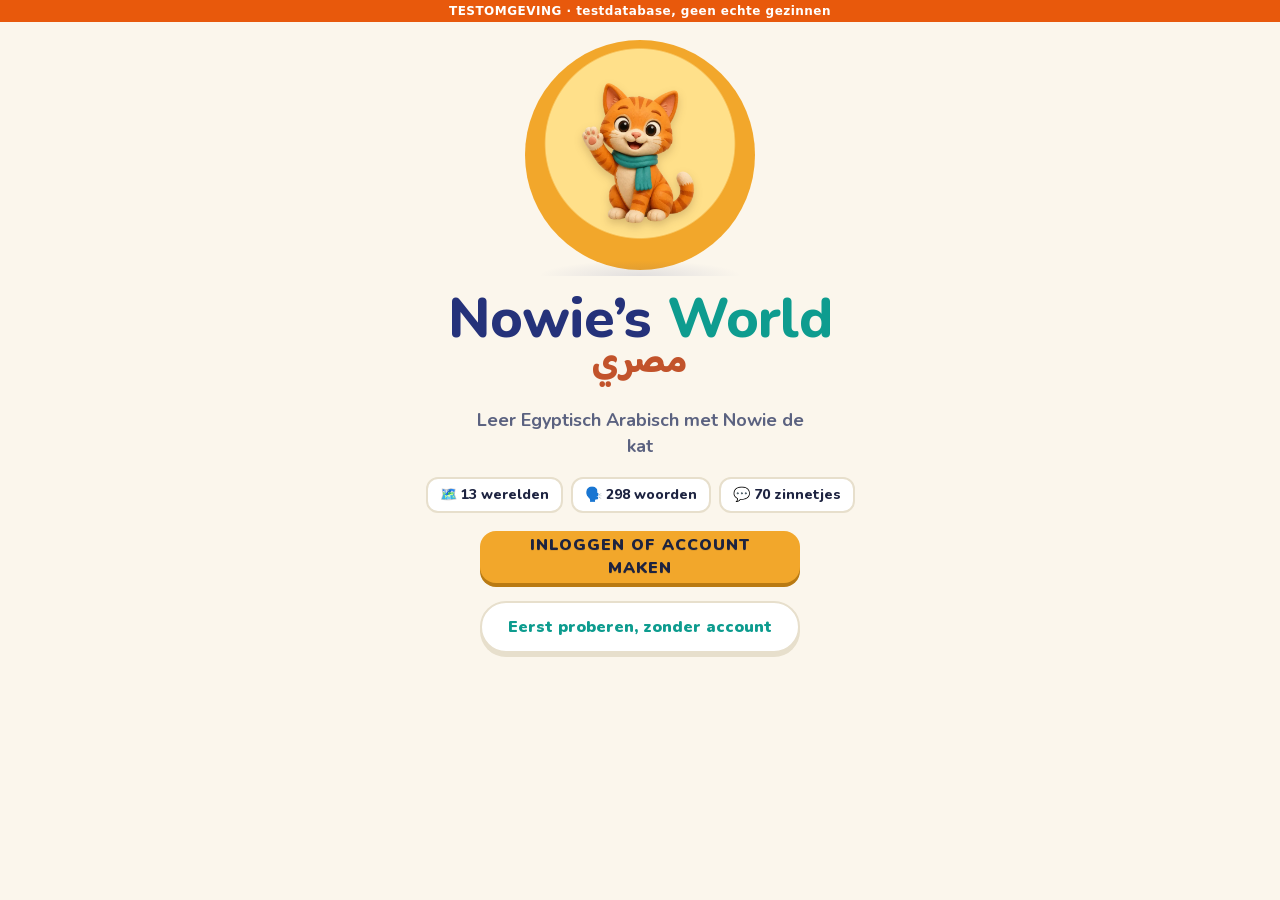
==== commit 442200ed: "Knop 'Eerst proberen' ook op het eerste scherm Co-Authored-By: Claude Opus 5.5 <noreply@anthropic.co" ====
--- a/index.html
+++ b/index.html
@@ -1999,12 +1999,16 @@
 const sb = (SB_URL && SB_KEY && window.supabase && window.supabase.createClient)
   ? window.supabase.createClient(SB_URL, SB_KEY, {auth:{persistSession:true, autoRefreshToken:true, detectSessionInUrl:true}})
   : null;
-const AUTH = { user:null, ready:false, admin:false };
+const AUTH = { user:null, ready:false, admin:false, guest:false };
 const LS = 'masrikids_v2';
+// Proberen zonder account: alles van de gast blijft op dit apparaat (aparte opslag), er gaat niets naar de server.
+const LSG = 'nowie_gast_v1';
+const GUEST_WORLDS = 2; // aantal werelden dat een gast mag spelen
+const guestData = () => { try{ const v = JSON.parse(localStorage.getItem(LSG)); return v && Array.isArray(v.profiles) ? v : null; }catch(e){ return null; } };
 const EMPTY_DB = () => ({profiles:[], activeId:null, settings:{tts:false}, verified:{}});
 let DB = EMPTY_DB();
 function loadLocal(){ try{ const v = JSON.parse(localStorage.getItem(LS)); if(v && AUTH.user && v.uid===AUTH.user.id) return v; }catch(e){} return null; }
-function saveLocal(){ try{ localStorage.setItem(LS, JSON.stringify({...DB, uid:AUTH.user ? AUTH.user.id : null})); }catch(e){} }
+function saveLocal(){ try{ if(AUTH.guest && !AUTH.user){ localStorage.setItem(LSG, JSON.stringify({profiles:DB.profiles, activeId:DB.activeId, settings:DB.settings})); return; } localStorage.setItem(LS, JSON.stringify({...DB, uid:AUTH.user ? AUTH.user.id : null})); }catch(e){} }
 const SYNC = { t:null };
 /* ---------- voortgang samenvoegen (meerdere apparaten) ----------
    Een apparaat stuurt alleen spelers mee die het zelf veranderde ("dirty"), en voegt die vlak
@@ -2103,18 +2107,26 @@
 // Volgorde bij afspelen: opname van je eigen gezin > gedeelde opname van de beheerder > ingebouwde opname.
 const MEDIA = { audio:{}, shared:{}, ver:{audio:{}, shared:{}} };
 const WEEK = 60*60*24*7;
-async function signFolder(prefix, ver){
-  const {data, error} = await sb.storage.from('media').list(prefix, {limit:1000});
+async function signFolder(prefix, ver, bucket='media'){
+  const {data, error} = await sb.storage.from(bucket).list(prefix, {limit:1000});
   if(error || !data) return {};
   const files = data.filter(f=>f && f.id);
   if(ver) files.forEach(f=>{ ver[f.name] = f.updated_at || f.created_at || ''; });
   if(!files.length) return {};
-  const {data:signed} = await sb.storage.from('media').createSignedUrls(files.map(f=>prefix+'/'+f.name), WEEK);
+  const {data:signed} = await sb.storage.from(bucket).createSignedUrls(files.map(f=>prefix+'/'+f.name), WEEK);
   const out = {};
   (signed||[]).forEach(x=>{ if(x && x.signedUrl && x.path) out[x.path.split('/').pop()] = x.signedUrl; });
   return out;
 }
 async function loadMedia(){
+  if(sb && AUTH.guest && !AUTH.user){ // gast: alleen de aparte demo-plek (bucket 'demo'), nooit 'media'
+    const vs = {};
+    const [sh, sp] = await Promise.all([signFolder('audio', vs, 'demo'), signFolder('pics', null, 'demo')]);
+    MEDIA.audio = {}; MEDIA.shared = sh; MEDIA.ver = {audio:{}, shared:vs};
+    Object.keys(PICF).forEach(k=>delete PICF[k]);
+    Object.keys(PICSH).forEach(k=>delete PICSH[k]); Object.assign(PICSH, sp); rebuildPics();
+    return;
+  }
   if(!sb || !AUTH.user) return;
   const u = AUTH.user.id;
   const va = {}, vs = {};
@@ -2229,8 +2241,9 @@
 const CONTENT = {}, ORIG = {};
 const EDIT_KEYS = ['ar','ph','nl','pic','tip'];
 async function loadContent(){
-  if(!sb || !AUTH.user) return;
-  const {data, error} = await sb.from('content').select('id,data');
+  if(!sb || !(AUTH.user || AUTH.guest)) return;
+  // gast: alleen de openbare woorden via de beperkte functie demo_content(), nooit de tabel zelf
+  const {data, error} = (AUTH.guest && !AUTH.user) ? await sb.rpc('demo_content') : await sb.from('content').select('id,data');
   if(error || !data) return;
   Object.keys(CONTENT).forEach(k=>delete CONTENT[k]);
   data.forEach(r=>{ CONTENT[r.id] = r.data || {}; });
@@ -2398,7 +2411,8 @@
 function testModeBanner(){ const b = document.getElementById('test-banner'); if(!b) return;
   const base = SB_URL ? 'TESTOMGEVING · testdatabase, geen echte gezinnen' : 'TESTOMGEVING · nog geen testdatabase gekoppeld';
   b.textContent = testMode() ? 'TESTMODUS · alle lessen open · testdatabase' : base; b.style.background = testMode() ? '#7b2cbf' : '#e8590c'; }
-function worldUnlocked(p,wi){ if(p.unlockAll||testMode()||WORLDS[wi].bonus) return true; const pv = prevWorld(p,wi); if(pv<0) return true; return WORLDS[pv].lessons.filter(l=>p.lessons[l.id]).length>=3; }
+const guestBlocked = (p,wi) => AUTH.guest && !AUTH.user && !worldOrder(p).filter(i=>!WORLDS[i].bonus).slice(0, GUEST_WORLDS).includes(wi);
+function worldUnlocked(p,wi){ if(guestBlocked(p,wi)) return false; if(p.unlockAll||testMode()||WORLDS[wi].bonus) return true; const pv = prevWorld(p,wi); if(pv<0) return true; return WORLDS[pv].lessons.filter(l=>p.lessons[l.id]).length>=3; }
 function lessonUnlocked(p,wi,li){ if(!worldUnlocked(p,wi)) return false; if(p.unlockAll||testMode()||li===0) return true; return !!p.lessons[WORLDS[wi].lessons[li-1].id]; }
 
 /* ---------- iconen ---------- */
@@ -3839,7 +3853,7 @@
       ${A.msg?`<p class="status err" role="alert">${esc(A.msg)}</p>`:''}
       <button class="btn wide" type="submit" id="a-go" ${A.busy?'disabled':''}>${A.busy?'Even geduld…':signup?'Account maken':reset?'Stuur de link':np?'Opslaan':'Inloggen'}</button>
     </form>
-    <div class="auth-links">${signup||reset?`<button class="link" data-act="auth:login">Ik heb al een account</button>`:np?'':`<button class="link" data-act="auth:signup">Nieuw hier? Maak een account</button><button class="link" data-act="auth:reset">Wachtwoord vergeten?</button>`}<a class="link" href="/privacy.html" target="_blank" rel="noopener">Privacyverklaring</a></div>
+    <div class="auth-links">${signup||reset?`<button class="link" data-act="auth:login">Ik heb al een account</button>`:np?'':`<button class="link" data-act="auth:signup">Nieuw hier? Maak een account</button><button class="link" data-act="auth:reset">Wachtwoord vergeten?</button>`}${np||AUTH.user?'':`<button class="btn ghost wide" data-act="guest" style="margin-top:10px">${AUTH.guest?'Terug naar proberen':'Eerst proberen, zonder account'}</button>`}<a class="link" href="/privacy.html" target="_blank" rel="noopener">Privacyverklaring</a></div>
   </div>`;
 }
 async function authSubmit(){
@@ -3863,6 +3877,8 @@
 async function onSession(session){
   const u = session && session.user || null;
   AUTH.user = u; AUTH.ready = true;
+  if(!u && AUTH.guest){ render(); return; } // gast blijft gewoon spelen
+  if(u && AUTH.guest){ AUTH.guest = false; DB = EMPTY_DB(); }
   if(!u){
     loadedFor = null; DB = EMPTY_DB(); MEDIA.audio = {}; MEDIA.shared = {}; try{ localStorage.removeItem(LSM); }catch(e){} [PICS, PICF, PICSH].forEach(o=>Object.keys(o).forEach(k=>delete o[k])); AUTH.admin = false;
     if(S.screen!=='splash') S.screen = 'auth';
@@ -3877,6 +3893,7 @@
   if(had) warmAll();
   await Promise.all([loadFamily(), checkAdmin(), loadContent(), had ? null : media]);
   aiStatus();
+  { const g = guestData(); if(g && g.profiles.length) S.guestOffer = g.profiles.map(p=>p.name); }
   if(S.auth.mode==='newpass'){ S.screen = 'auth'; }
   else if(!wasSplash) S.screen = me() ? 'home' : 'profiles';
   render();
@@ -3890,6 +3907,7 @@
     <p class="lead">Leer Egyptisch Arabisch met Nowie de kat</p>
     <div class="feat"><span class="chip">🗺️ ${WORLDS.length} werelden</span><span class="chip">🗣️ ${WORDS.length} woorden</span><span class="chip">💬 ${SENTENCES.length} zinnetjes</span></div>
     <button class="btn sun wide" style="max-width:320px" data-act="start" ${AUTH.ready?'':'disabled'}>${AUTH.ready?(AUTH.user?'Beginnen':'Inloggen of account maken'):'Even laden…'}</button>
+    ${AUTH.ready&&!AUTH.user?`<button class="btn ghost wide" style="max-width:320px" data-act="guest">${AUTH.guest?'Terug naar proberen':'Eerst proberen, zonder account'}</button>`:''}
     ${AUTH.user?`<p class="hint">Ingelogd als ${esc(AUTH.user.email||'')}</p>`:''}
   </div>`;
 }
@@ -3904,7 +3922,8 @@
     <button class="pcard add" data-act="newp"><span class="pav">+</span><span class="pname">Nieuwe speler</span><span class="plvl">kind of volwassene</span></button>
     ${DB.profiles.length?'':'<p class="empty-note">Nog geen spelers. Maak er een aan voor je kind, of voor jezelf om mee te doen.</p>'}
   </div>
-  <p style="text-align:center;margin-top:28px"><button class="link" data-act="go:gate">Voor ouders</button></p>`;
+  ${AUTH.guest ? `<p class="hint" style="text-align:center;margin-top:24px">Je probeert de app zonder account. Je voortgang blijft alleen op dit apparaat.</p><p style="text-align:center;margin-top:8px"><button class="link" data-act="guest-signup">Account maken of inloggen</button></p>`
+    : `<p style="text-align:center;margin-top:28px"><button class="link" data-act="go:gate">Voor ouders</button></p>`}`;
 }
 function newProfileHTML(){
   const n = S.newP, kids = n.kind==='k1' || n.kind==='k2', ad = n.kind==='teen' || n.kind==='adult';
@@ -3965,7 +3984,7 @@
     <div class="kd-stage">
       <img class="kd-cat" src="${UI_IMG('mishmish-zwaait.webp')}" alt="Nowie de kat zwaait" width="500" height="500" ${IMG_HIDE}>
       <div class="kd-bub"><b>${g ? esc(ITEM[g].ph).replace(/-/g,'\u2011') : 'Hoi'}, ${esc(p.name)}!</b>${g && hasAudio(g) ? playBtn(g,'sm',false) : ''}</div>
-      <div class="kd-sign"><b>Nowie</b>jouw gids</div>
+      <div class="kd-sign"><b>Nowie</b>is jouw gids</div>
     </div>
   </section>
   <button class="kd-cta" data-act="${cta.act}">${ICO.play}<span>Vandaag leren<small>${esc(cta.sub)}</small></span></button>
@@ -4008,7 +4027,7 @@
         ${st?`<span class="nstars">${[1,2,3].map(n=>STAR(n<=st,18)).join('')}</span>`:''}
       </div>`;
     });
-    h += `</div>${open?'':`<div class="wlock">🔒 Speel 3 lessen in ${esc(WORLDS[prevWorld(p,wi)]?.name||'')} om deze wereld te openen</div>`}</section>`;
+    h += `</div>${open?'':guestBlocked(p,wi)?`<div class="wlock">🔒 Maak een gratis account om deze wereld te spelen. <button class="link" data-act="guest-signup">Account maken</button></div>`:`<div class="wlock">🔒 Speel 3 lessen in ${esc(WORLDS[prevWorld(p,wi)]?.name||'')} om deze wereld te openen</div>`}</section>`;
   });
   h += `<section class="soon"><h3>Binnenkort</h3><div class="soon-grid">${COMING.map(([e,n],i)=>`<div class="soon-card"><span class="e">${e}</span><span>${n}<small>Wereld ${i+WORLDS.length+1}</small></span></div>`).join('')}</div></section>`;
   return h;
@@ -4316,28 +4335,53 @@
 function navHTML(){
   const cur = S.screen==='parent' ? 'gate' : S.screen;
   if(isAdult()){
-    const items = [['home','📚','Leren'],['dict','📖','Woorden'],['practice','🎯','Oefenen'],['aprog','📈','Voortgang'],['gate','⚙️','Beheer']];
-    return `<nav class="nav" aria-label="Menu"><div class="nav-in">${items.map(([k,e,t])=>`<button class="${cur===k?'on':''}" data-act="go:${k}"><span class="e">${e}</span>${t}</button>`).join('')}</div></nav>`;
+    const items = [['home','📚','Leren'],['dict','📖','Woorden'],['practice','🎯','Oefenen'],['aprog','📈','Voortgang'],AUTH.guest?['guest-signup','👤','Account']:['gate','⚙️','Beheer']];
+    return `<nav class="nav" aria-label="Menu"><div class="nav-in">${items.map(([k,e,t])=>`<button class="${cur===k?'on':''}" data-act="${k==='guest-signup'?k:'go:'+k}"><span class="e">${e}</span>${t}</button>`).join('')}</div></nav>`;
   }
-  const items = [['home',ICO.home,'Start'],['lessons',ICO.book,'Lessen'],['stickers',ICO.bars,'Voortgang'],['words',ICO.compass,'Ontdekken'],['gate',ICO.gear,'Ouders']];
-  return `<nav class="nav kid" aria-label="Menu"><div class="nav-in">${items.map(([k,ic,t])=>`<button class="${cur===k?'on':''}" data-act="go:${k}" ${cur===k?'aria-current="page"':''}>${ic}<span>${t}</span></button>`).join('')}</div></nav>`;
+  const items = [['home',ICO.home,'Start'],['lessons',ICO.book,'Lessen'],['stickers',ICO.bars,'Voortgang'],['words',ICO.compass,'Ontdekken'],AUTH.guest?['guest-signup',ICO.gear,'Account']:['gate',ICO.gear,'Ouders']];
+  return `<nav class="nav kid" aria-label="Menu"><div class="nav-in">${items.map(([k,ic,t])=>`<button class="${cur===k?'on':''}" data-act="${k==='guest-signup'?k:'go:'+k}" ${cur===k?'aria-current="page"':''}>${ic}<span>${t}</span></button>`).join('')}</div></nav>`;
 }
 let GLBL = null;
 function genderLabels(){ const ad = isAdult(); if(GLBL===ad) return; GLBL = ad;
   Object.values(ITEM).forEach(it=>{ if(!it.base || !it.id.endsWith('_f')) return;
     it.nl = ad ? it.nl.replace(' (tegen een meisje)',' (tegen een vrouw)').replace(' (meisje)',' (vrouw)') : it.nl.replace(' (tegen een vrouw)',' (tegen een meisje)').replace(' (vrouw)',' (meisje)'); }); }
+function startGuest(){
+  AUTH.guest = true; AUTH.admin = false;
+  const g = guestData();
+  DB = {...EMPTY_DB(), profiles:(g && g.profiles) || [], activeId:(g && g.activeId) || null, settings:(g && g.settings) || {tts:false}};
+  if(!me()) DB.activeId = null;
+  S.screen = me() ? 'home' : 'profiles';
+  if(!DB.profiles.length) S.newP = {name:'', age:null, gender:null, avatar:pick(AVATARS)};
+  render();
+  Promise.all([loadMedia(), loadContent()]).then(()=>{ if(!busyScreen() && !S.newP) render(); warmAll(); }).catch(()=>{});
+}
+// Na inloggen: proefspelers van dit apparaat meenemen naar het account (alleen als de ouder dat kiest).
+function guestKeep(){
+  const g = guestData(); S.guestOffer = null;
+  if(g){ g.profiles.forEach(p=>{ if(!DB.profiles.some(x=>x.id===p.id)){ DB.profiles.push(p); markDirty(p.id); } }); }
+  try{ localStorage.removeItem(LSG); }catch(e){}
+  save(); flush(); toast('Voortgang van de proefspeler is bewaard in je account');
+}
+function guestDrop(){ S.guestOffer = null; try{ localStorage.removeItem(LSG); }catch(e){} }
+function guestSheet(){
+  if(!S.guestOffer) return '';
+  return `<div class="sheet-bg"><div class="sheet">${mascot(80,'happy','')}<h3>Proefvoortgang meenemen?</h3>
+    <p class="muted">Op dit apparaat is gespeeld zonder account (${S.guestOffer.map(esc).join(', ')}). Wil je die speler${S.guestOffer.length>1?'s':''} en de voortgang bewaren in dit account?</p>
+    <button class="btn wide" data-act="guest-keep">Ja, meenemen</button><button class="btn ghost wide" data-act="guest-drop">Nee, weggooien</button></div></div>`;
+}
 function render(){
   genderLabels();
   testModeBanner();
   if(L && !L._w && S.screen==='lesson'){ L._w = 1; try{ warmMany(lessonAudioIds(L), true); }catch(e){} }
   const app = $('#app');
   const scr = S.screen;
-  if(scr!=='splash' && scr!=='auth' && scr!=='loading' && AUTH.ready && !AUTH.user){ S.screen='auth'; return render(); }
+  if(scr!=='splash' && scr!=='auth' && scr!=='loading' && AUTH.ready && !AUTH.user && !AUTH.guest){ S.screen='auth'; return render(); }
   if(['home','lessons','words','stickers','penalty','scores','lesson','done','dict','practice','aprog','talk'].includes(scr) && !me()) { S.screen='profiles'; return render(); }
   const map = {splash:splashHTML, auth:authHTML, loading:loadingHTML, profiles:profilesHTML, home:()=>isAdult()?adultHomeHTML():homeHTML(), dict:dictHTML, practice:practiceHTML, talk:talkHTML, aprog:aprogHTML, words:wordsHTML, lessons:lessonsHTML, stickers:stickersHTML, scores:scoresHTML, gate:gateHTML, parent:parentHTML, lesson:lessonHTML, done:doneHTML, penalty:penHTML};
   const showNav = me() && ['home','lessons','words','stickers','scores','gate','parent','dict','practice','aprog'].includes(scr);
   app.className = (showNav ? '' : 'full') + (isKid() ? ' lvl1' : '') + (isAdult() ? ' adult' : '');
-  app.innerHTML = map[scr]() + (showNav ? navHTML() : '');
+  if(AUTH.guest && (scr==='gate' || scr==='parent' || scr==='talk')){ S.screen = 'home'; return render(); }
+  app.innerHTML = map[scr]() + (showNav ? navHTML() : '') + guestSheet();
   if(scr==='profiles' && S.newP){
     const f = $('#pform'), nm = $('#np-name');
     if(nm) nm.addEventListener('input', ()=>{ S.newP.name = nm.value; $('#np-save').disabled = !(S.newP.kind && nm.value.trim() && S.newP.age); });
@@ -4399,6 +4443,10 @@
   const [act, a, b] = el.dataset.act.split(':');
   const p = me();
   switch(act){
+    case 'guest': startGuest(); return;
+    case 'guest-signup': S.screen = 'auth'; S.auth = {mode:'signup'}; break;
+    case 'guest-keep': guestKeep(); break;
+    case 'guest-drop': guestDrop(); break;
     case 'start': if(!AUTH.ready) return; S.screen = !AUTH.user ? 'auth' : (loadedFor ? (me() ? 'home' : 'profiles') : 'loading'); break;
     case 'reload': location.reload(); return;
     case 'auth': S.auth = {mode:a, email:S.auth.email}; break;
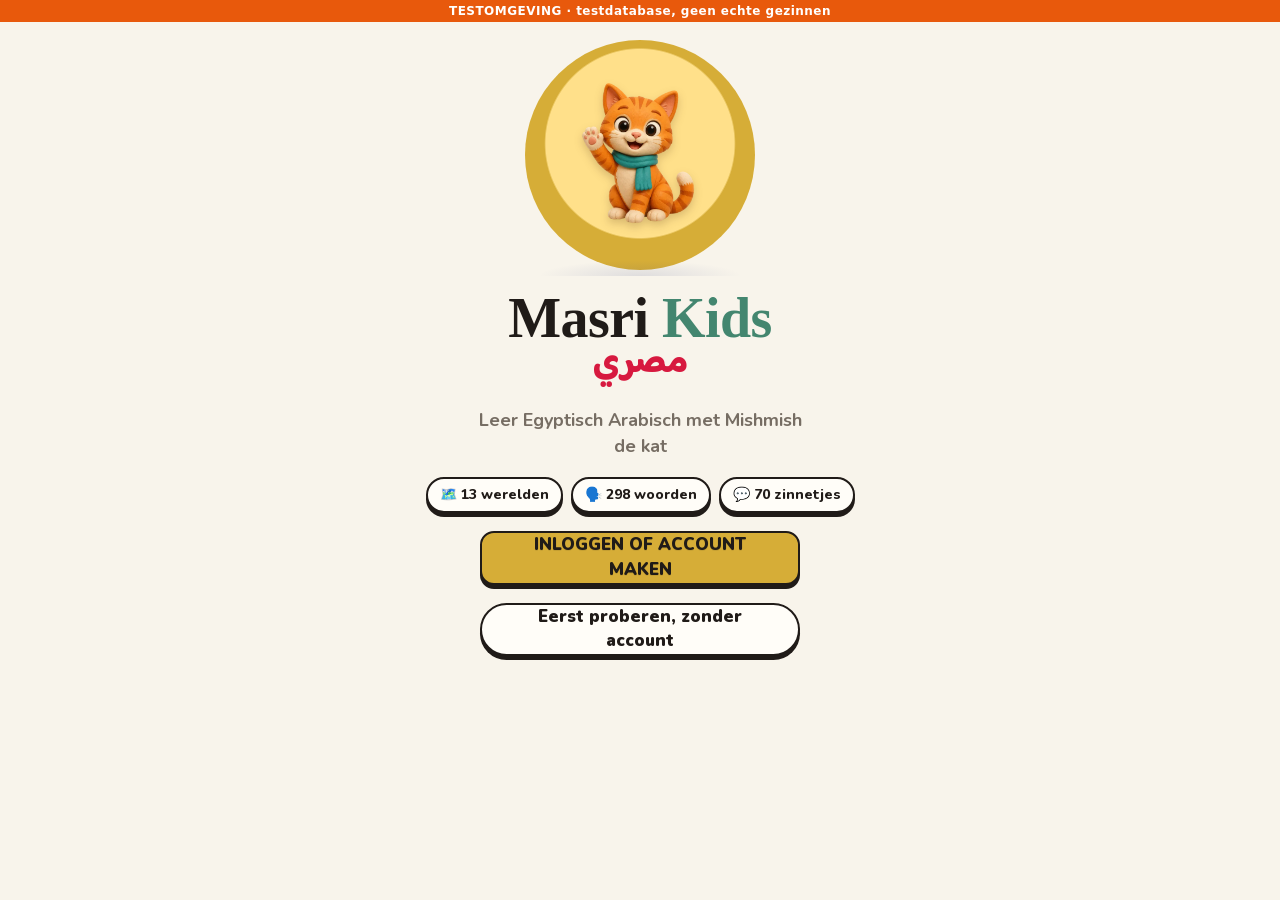
==== commit 0c8519f3: "feat: refresh Masri Kids visual experience" ====
--- a/index.html
+++ b/index.html
@@ -3,15 +3,15 @@
 <head>
 <meta charset="utf-8">
 <meta name="viewport" content="width=device-width,initial-scale=1,viewport-fit=cover">
-<title>Nowie’s World</title>
-<meta name="description" content="Leer Egyptisch Arabisch met Nowie de kat. Voor kinderen van 4 tot 9 jaar (en hun ouders).">
-<meta name="theme-color" content="#14A99F">
+<title>Masri Kids</title>
+<meta name="description" content="Leer Egyptisch Arabisch met Mishmish. Voor kinderen van 4 tot 9 jaar en hun ouders.">
+<meta name="theme-color" content="#D7193F">
 <link rel="manifest" href="/manifest.json">
 <link rel="icon" href="/icon.svg" type="image/svg+xml">
 <link rel="apple-touch-icon" href="/icon-180.png">
 <meta name="apple-mobile-web-app-capable" content="yes">
 <meta name="mobile-web-app-capable" content="yes">
-<meta name="apple-mobile-web-app-title" content="Nowie’s World">
+<meta name="apple-mobile-web-app-title" content="Masri Kids">
 <meta name="apple-mobile-web-app-status-bar-style" content="default">
 <link rel="stylesheet" href="/fonts/fonts.css">
 <style>
@@ -452,7 +452,7 @@
 .chip{border:0;box-shadow:var(--shadow-sm)}
 .sun-disc{box-shadow:0 20px 50px rgba(255,196,61,.45)}
 .splash h1{font-size:56px}
-/* ---------- Nowie beweegt ---------- */
+/* ---------- Mishmish beweegt ---------- */
 .mascot .m-all{transform-box:fill-box;transform-origin:50% 100%}
 .mascot .m-tail{transform-box:fill-box;transform-origin:0% 100%;animation:wag 1.1s ease-in-out infinite alternate}
 .mascot .m-eyes{transform-box:fill-box;transform-origin:center;animation:blink 4.2s infinite}
@@ -752,7 +752,7 @@
 .stepper button:active{transform:translateY(3px);box-shadow:none}
 .stepper b{min-width:80px;text-align:center;font-family:var(--f-display);font-size:20px}
 .goal-edit .seg.av button,.panel .seg.av button{min-width:44px;min-height:44px;font-size:24px}
-/* ---------- v3: nieuwe spelvormen, Nowie, prijzen, editor ---------- */
+/* ---------- v3: nieuwe spelvormen, Mishmish, prijzen, editor ---------- */
 button,.opt,.mitem,.tile,.node{touch-action:manipulation;-webkit-user-select:none;user-select:none}
 .playrow{display:flex;align-items:center;gap:8px}
 .slowbtn{width:44px;height:44px;border-radius:14px;background:#fff;border:2px solid var(--duo-line);box-shadow:0 3px 0 var(--duo-line);font-size:22px;display:grid;place-items:center}
@@ -1035,7 +1035,7 @@
 .drow2{contain-intrinsic-size:auto 72px}
 @media (prefers-reduced-motion:reduce){*,*::before,*::after{animation:none!important;transition:none!important}}
 
-/* =================== Nowie’s World kleuren (design system fase 1) ===================
+/* =================== Masri Kids kleuren (design system fase 1) ===================
    Eén set: alle oudere namen (--nile, --lapis, --duo-…) wijzen naar dit palet.
    Kleine tekst altijd in --mk-ink, --mk-lapis, --mk-nile-d of --mk-mute; wit alleen op grote, vette tekst.
    Saffraan altijd met donkere tekst. */
@@ -1147,6 +1147,168 @@
 body:has(#test-banner) #app:not(.adult) .topbar{top:22px}
 #app:not(.adult) .st-fire{display:none}
 #app:not(.adult) .page-h{color:var(--kd-c2)}
+/* Profielfoto's: portretkeuze zonder emoji's; oude dierkeuzes blijven herkenbaar via de sprite. */
+.avatar-photo{display:block;flex:none;overflow:hidden;background-image:url('img/avatars/profielportretten.jpg')!important;background-size:400% 300%;background-position:var(--avatar-pos);background-repeat:no-repeat;font-size:0!important;color:transparent}
+.seg.av button.avatar-choice{width:60px;height:60px;min-width:60px;min-height:60px;padding:4px;border-radius:18px;display:grid;place-items:center;background:var(--card)}
+.seg.av button.avatar-choice.on{background:var(--nile);border-color:var(--nile-d)}
+.seg.av button.avatar-choice:focus-visible{outline:3px solid var(--lapis);outline-offset:2px}
+.avatar-option-image{display:block;width:100%;height:100%;border-radius:13px;overflow:hidden;background-image:url('img/avatars/profielportretten.jpg');background-size:400% 300%;background-position:var(--avatar-pos);background-repeat:no-repeat}
+.turn-av{position:relative;font-size:0}
+.turn-av .avatar-photo{position:absolute;inset:0;width:100%;height:100%;border:3px solid var(--duo-line);border-radius:50%}
+.kd-av{position:relative;font-size:0;overflow:hidden}
+.kd-av .avatar-photo{position:absolute;inset:0;width:100%;height:100%;border-radius:50%}
+.dav.avatar-photo{width:28px;height:28px;border-radius:50%}
+.cav.avatar-photo{width:32px;height:32px;border-radius:50%}
+.fam-av .fam-person{display:flex;align-items:center;gap:3px}
+.fam-av .fam-photo{width:32px;height:32px;border-radius:50%}
+.champ-avatar{display:inline-block;vertical-align:middle;width:30px;height:30px;border-radius:50%;margin-right:5px}
+.profile-tabs button{display:inline-flex;align-items:center;gap:6px}
+.tab-photo{width:28px;height:28px;border-radius:50%}
+.kindb span{display:none}
+
+/* ---------- Masri Kids: eigen redactionele stijl ----------
+   Cairo als leerreis: dagelijkse lesinhoud staat centraal, met Mishmish als gids.
+   Gebroken wit, inktzwarte contouren en Egyptische saffraan, tomaat en Nijlgroen. */
+:root{
+  --mk-papyrus:#F8F4EB; --mk-white:#FFFDF8; --mk-ink:#201B18; --mk-mute:#766D63;
+  --mk-line:#201B18; --mk-line-d:#201B18; --mk-nile:#43866F; --mk-nile-d:#28634F;
+  --mk-nile-soft:#E0EEE7; --mk-nile-b:#9BBEAA;
+  --mk-clay:#D7193F; --mk-clay-d:#A90F30; --mk-clay-soft:#FBE8EB;
+  --mk-saffron:#D6AD37; --mk-saffron-d:#A27D18; --mk-saffron-soft:#F5ECCB;
+  --sand:var(--mk-papyrus); --sand-2:#EDE5D8; --card:var(--mk-white); --line:var(--mk-line);
+  --lapis:var(--mk-ink); --muted:var(--mk-mute); --nile:var(--mk-nile); --nile-d:var(--mk-nile-d);
+  --sun:var(--mk-saffron); --sun-d:var(--mk-saffron-d); --coral:var(--mk-clay); --coral-d:var(--mk-clay-d);
+  --duo-line:var(--mk-line); --duo-line-d:var(--mk-line-d); --duo-ink:var(--mk-ink); --duo-mute:var(--mk-mute);
+}
+body{background:var(--mk-papyrus);color:var(--mk-ink)}
+#app{max-width:980px}
+h1,h2,h3,.ptitle,.page-h,.ex-k,.auth-h{font-family:Georgia,"Times New Roman",serif;letter-spacing:-.035em;color:var(--mk-ink)}
+.btn{font-family:var(--f-body);font-size:17px;letter-spacing:0;border:2px solid var(--mk-ink);border-radius:14px;background:var(--mk-clay);box-shadow:0 4px 0 var(--mk-ink)}
+.btn:active{box-shadow:0 1px 0 var(--mk-ink)}
+.btn.sun,.btn.sun:hover{background:var(--mk-saffron);color:var(--mk-ink);box-shadow:0 4px 0 var(--mk-ink)}
+.btn.ghost{border-color:var(--mk-ink);box-shadow:0 4px 0 var(--mk-ink);background:var(--mk-white);color:var(--mk-ink)}
+.inp{border:2px solid var(--mk-ink);border-radius:14px;background:var(--mk-white);color:var(--mk-ink)}
+.panel,.form,.wordcard,.prompt,.pcard,.welcome,.bubble,.rw,.stat,.wrow,.soon-card,.tile,.chip,.nlabel,.wlock,.ptabs button,.mini{border:2px solid var(--mk-ink);border-radius:18px;background:var(--mk-white);box-shadow:0 4px 0 var(--mk-ink)}
+.topbar{background:var(--mk-papyrus);border-bottom:2px solid var(--mk-ink);-webkit-backdrop-filter:none;backdrop-filter:none}
+.topbar .me .pav{border:2px solid var(--mk-ink);box-shadow:none}
+.stat{border-radius:12px;color:var(--mk-ink)}
+.daily{background:var(--mk-nile);border:2px solid var(--mk-ink);border-radius:18px;box-shadow:0 4px 0 var(--mk-ink);color:#fff}
+.daily .k{color:#fff}.daily .ic{background:var(--mk-saffron);border:2px solid var(--mk-ink);border-radius:12px;color:var(--mk-ink)}
+.daily .bar{background:rgba(255,255,255,.35)}.daily .bar i{background:var(--mk-saffron)}
+.nav{background:var(--mk-papyrus);border:0;padding-bottom:calc(10px + env(safe-area-inset-bottom,0px))}
+.nav-in{max-width:720px;padding:7px;background:var(--mk-white);border:2px solid var(--mk-ink);border-radius:20px;box-shadow:0 4px 0 var(--mk-ink)}
+.nav button{color:var(--mk-mute);font-weight:900}.nav button.on{background:var(--mk-clay);color:#fff;outline:0;border-radius:13px}
+.nav.kid .nav-in{grid-template-columns:repeat(5,minmax(0,1fr));background:var(--mk-white);border:2px solid var(--mk-ink);border-radius:20px;box-shadow:0 4px 0 var(--mk-ink)}
+.nav.kid button{padding:7px 2px 6px;border-radius:13px;color:var(--mk-mute);font-size:11px}
+.nav.kid button svg{width:24px;height:24px}.nav.kid button.on{background:var(--mk-clay);color:#fff;box-shadow:none}
+.page-h{font-size:clamp(32px,6vw,46px)}
+#app:not(.adult) .panel,#app:not(.adult) .wrow,#app:not(.adult) .pcard,#app:not(.adult) .tile-n,#app:not(.adult) .bdg,#app:not(.adult) .stk-item .stk,#app:not(.adult) .soon-card{
+  border:2px solid var(--mk-ink);border-radius:18px;background:var(--mk-white);box-shadow:0 4px 0 var(--mk-ink)}
+#app:not(.adult) .tile-n{box-shadow:0 4px 0 var(--mk-ink)}
+#app:not(.adult) .btn:not(.ghost):not(.ok):not(.try):not(.sun){border:2px solid var(--mk-ink);border-radius:14px;background:var(--mk-clay);box-shadow:0 4px 0 var(--mk-ink)}
+#app:not(.adult) .topbar{background:var(--mk-papyrus)}
+#app:not(.adult) .lesson{background:var(--mk-papyrus);padding-top:16px}
+#app:not(.adult) .lesson .wordcard,#app:not(.adult) .lesson .bubble,#app:not(.adult) .lesson .opt,#app:not(.adult) .lesson .mcard .b{
+  border:2px solid var(--mk-ink);border-radius:18px;background:var(--mk-white);box-shadow:0 4px 0 var(--mk-ink)}
+#app:not(.adult) .lesson .opt{border-width:2px}
+#app:not(.adult) .lesson .lfoot{background:var(--mk-papyrus);border-top:2px solid var(--mk-ink);border-radius:20px 20px 0 0;box-shadow:none}
+#app:not(.adult) .lesson .lfoot .btn,#app:not(.adult) .done-scr .btn{background:var(--mk-clay);border:2px solid var(--mk-ink);border-radius:14px;box-shadow:0 4px 0 var(--mk-ink);font:900 18px var(--f-body)}
+#app:not(.adult) .lesson .lfoot .btn.ok{background:var(--mk-nile);box-shadow:0 4px 0 var(--mk-ink)}
+#app:not(.adult) .lesson .lfoot .btn.try,#app:not(.adult) .lesson .lfoot .btn.sun{background:var(--mk-saffron);color:var(--mk-ink);box-shadow:0 4px 0 var(--mk-ink)}
+#app:not(.adult) .lesson .lfoot .btn:disabled{background:var(--sand-2);color:var(--mk-mute);box-shadow:none}
+#app:not(.adult) .wband{background:var(--mk-white);color:var(--mk-ink);border:2px solid var(--mk-ink);border-radius:18px;box-shadow:0 4px 0 var(--mk-ink)}
+#app:not(.adult) .wband h2{color:var(--mk-ink)}
+#app:not(.adult) .wband .wnum{color:var(--mk-clay);opacity:1}
+#app:not(.adult) .wband .wprog{background:var(--mk-saffron-soft);border:1px solid var(--mk-ink);border-radius:999px}
+#app:not(.adult) .node{border:2px solid var(--mk-ink);box-shadow:0 4px 0 var(--mk-ink)}
+#app:not(.adult) .node.locked{background:var(--sand-2);box-shadow:0 4px 0 var(--mk-ink);opacity:.7}
+#app:not(.adult) .kd-hero{margin:-12px calc(-1 * max(16px,env(safe-area-inset-left,0px))) 20px;padding:16px max(18px,env(safe-area-inset-left,0px)) 22px;border:2px solid var(--mk-ink);border-top:0;border-radius:0 0 24px 24px;box-shadow:0 5px 0 var(--mk-ink);background:var(--mk-white) url('img/ui/achtergrond-nijl.jpg') center 70%/cover no-repeat;isolation:isolate}
+#app:not(.adult) .kd-hero::before{content:"";position:absolute;inset:0;z-index:-1;background:linear-gradient(90deg,rgba(248,244,235,.98) 0%,rgba(248,244,235,.93) 40%,rgba(248,244,235,.48) 100%)}
+#app:not(.adult) .kd-hero::after{height:45px;background:linear-gradient(180deg,transparent,var(--mk-papyrus))}
+#app:not(.adult) .kd-top{grid-template-columns:54px 1fr auto;align-items:center;gap:10px}
+#app:not(.adult) .kd-av{width:52px;height:52px;border:2px solid var(--mk-ink);background:var(--mk-saffron);box-shadow:0 3px 0 var(--mk-ink)}
+#app:not(.adult) .kd-logo{text-align:left;padding:0;line-height:1}
+#app:not(.adult) .kd-logo b{font:700 24px/1 Georgia,"Times New Roman",serif;letter-spacing:-.04em;color:var(--mk-ink);text-shadow:none}
+#app:not(.adult) .kd-logo b span{color:var(--mk-clay)}
+#app:not(.adult) .kd-logo small{margin-top:5px;padding:0;background:none;box-shadow:none;font-size:10px;letter-spacing:.08em;color:var(--mk-mute);text-transform:uppercase}
+#app:not(.adult) .kd-stage{display:grid;grid-template-columns:minmax(0,1fr) minmax(145px,34%);align-items:center;gap:8px;min-height:215px;margin:18px 0 0;padding:0;overflow:visible}
+#app:not(.adult) .kd-copy{position:relative;z-index:2;align-self:center;max-width:470px}
+#app:not(.adult) .kd-eyebrow{margin:0 0 8px;color:var(--mk-nile-d);font-size:11px;font-weight:1000;letter-spacing:.13em;text-transform:uppercase}
+#app:not(.adult) .kd-copy h1{max-width:11ch;font:700 clamp(37px,8vw,58px)/.98 Georgia,"Times New Roman",serif;letter-spacing:-.06em;color:var(--mk-ink)}
+#app:not(.adult) .kd-copy h1 span{color:var(--mk-clay);text-decoration:underline;text-decoration-color:var(--mk-saffron);text-decoration-thickness:4px;text-underline-offset:5px}
+#app:not(.adult) .kd-copy p.kd-intro{max-width:34ch;margin-top:13px;font-size:15px;font-weight:700;line-height:1.45;color:#51483F}
+#app:not(.adult) .kd-world-tag{display:inline-flex;align-items:center;gap:7px;margin-top:13px;padding:6px 10px;border:1.5px solid var(--mk-ink);border-radius:999px;background:var(--mk-saffron-soft);font-size:11px;font-weight:1000;letter-spacing:.04em;text-transform:uppercase;color:var(--mk-ink)}
+#app:not(.adult) .kd-art{position:relative;display:grid;place-items:end center;align-self:stretch;min-height:210px}
+#app:not(.adult) .kd-art::before{content:"";position:absolute;right:3%;bottom:5px;width:min(30vw,210px);aspect-ratio:1;border-radius:50%;background:var(--mk-saffron-soft);border:2px solid var(--mk-ink)}
+#app:not(.adult) .kd-cat{position:relative;z-index:1;width:min(38vw,230px);max-height:230px;object-fit:contain;filter:drop-shadow(0 5px 0 rgba(32,27,24,.18));animation:kdbob 3.2s ease-in-out infinite}
+#app:not(.adult) .kd-bub{top:12px;right:0;max-width:88%;padding:7px 10px;border:2px solid var(--mk-ink);border-radius:16px;background:var(--mk-white);box-shadow:3px 3px 0 var(--mk-ink);color:var(--mk-ink);font-size:12px}
+#app:not(.adult) .kd-bub::after{left:auto;right:22px;bottom:-8px;border:0;border-right:2px solid var(--mk-ink);border-bottom:2px solid var(--mk-ink);width:12px;height:12px;background:var(--mk-white);transform:rotate(45deg)}
+#app:not(.adult) .kd-bub b{font:800 12px/1.2 var(--f-body)}
+#app:not(.adult) .kd-sign{right:0;bottom:4px;padding:5px 8px;border:2px solid var(--mk-ink);border-radius:8px;background:var(--mk-saffron);box-shadow:2px 2px 0 var(--mk-ink);color:var(--mk-ink);font-size:10px;transform:rotate(-3deg)}
+#app:not(.adult) .kd-sign b{font:800 12px var(--f-body)}
+#app:not(.adult) .kd-cta{display:grid;grid-template-columns:48px 1fr auto;justify-content:initial;gap:12px;min-height:78px;margin:0 0 14px;padding:12px 16px;border:2px solid var(--mk-ink);border-radius:18px;background:var(--mk-clay);box-shadow:0 5px 0 var(--mk-ink);color:#fff;text-align:left;font:800 16px var(--f-body)}
+#app:not(.adult) .kd-cta:active{transform:translateY(3px);box-shadow:0 2px 0 var(--mk-ink)}
+#app:not(.adult) .kd-cta svg{width:26px;height:26px;padding:8px;box-sizing:content-box;border:2px solid currentColor;border-radius:50%;background:rgba(255,255,255,.12)}
+#app:not(.adult) .kd-cta small{font-size:10px;font-weight:900;letter-spacing:.045em;opacity:.92}
+#app:not(.adult) .kd-cta .kd-go{font-size:24px;line-height:1}
+#app:not(.adult) .kd-journey{gap:11px;margin:0 0 14px;padding:12px;border:2px solid var(--mk-ink);border-radius:18px;background:var(--mk-white);box-shadow:0 4px 0 var(--mk-ink)}
+#app:not(.adult) .kd-journey img{width:48px;height:48px;mask-image:none;-webkit-mask-image:none;mix-blend-mode:multiply}
+#app:not(.adult) .kd-journey h3{font:700 19px Georgia,"Times New Roman",serif;color:var(--mk-ink)}
+#app:not(.adult) .kd-journey .bar{height:10px;background:var(--sand-2);border:1px solid var(--mk-ink)}
+#app:not(.adult) .kd-journey .bar i{background:var(--mk-nile)}
+#app:not(.adult) .kd-journey .n{font-size:12px;color:var(--mk-mute)}
+#app:not(.adult) .kd-lvl span{background:var(--mk-nile);border:1px solid var(--mk-ink);color:#fff}
+#app:not(.adult) .kd-tiles{grid-template-columns:repeat(4,minmax(0,1fr));gap:10px;margin:0 0 18px}
+#app:not(.adult) .kd-tile{min-height:126px;padding:10px 7px;border:2px solid var(--mk-ink);border-radius:16px;background:var(--mk-white);box-shadow:0 4px 0 var(--mk-ink);font:800 13px/1.15 var(--f-body);color:var(--mk-ink)}
+#app:not(.adult) .kd-tile:active{transform:translateY(3px);box-shadow:0 1px 0 var(--mk-ink)}
+#app:not(.adult) .kd-tile img{width:70px;height:70px;mask-image:none;-webkit-mask-image:none;mix-blend-mode:multiply}
+#app:not(.adult) .kd-tile.t1{background:var(--mk-clay-soft)}
+#app:not(.adult) .kd-tile.t2{background:var(--mk-saffron-soft)}
+#app:not(.adult) .kd-tile.t3{background:var(--mk-nile-soft)}
+#app:not(.adult) .kd-tile.t4{background:#EFE9E1}
+#app:not(.adult) .kd-tile .soon{top:5px;right:5px;border:1px solid var(--mk-ink);border-radius:999px;background:var(--mk-white);color:var(--mk-ink)}
+#app:not(.adult) .kd-more{margin-top:0}
+#app:not(.adult) .kd-feature{display:grid;grid-template-columns:1fr auto;gap:4px 12px;align-items:center;margin:0 0 14px;padding:14px 16px;border:2px solid var(--mk-ink);border-radius:18px;background:var(--mk-saffron-soft);box-shadow:0 4px 0 var(--mk-ink)}
+#app:not(.adult) .kd-feature .kd-feature-label{grid-column:1/-1;font-size:10px;font-weight:1000;letter-spacing:.12em;text-transform:uppercase;color:var(--mk-nile-d)}
+#app:not(.adult) .kd-feature .ar{font-size:28px;color:var(--mk-ink)}
+#app:not(.adult) .kd-feature .kd-feature-copy{font-weight:800;color:var(--mk-ink)}
+#app:not(.adult) .kd-feature .kd-feature-copy small{display:block;font-size:12px;font-weight:700;color:var(--mk-mute)}
+#app:not(.adult) .kd-feature .play .svg{color:var(--mk-ink)}
+#app:not(.adult) .kd-more .daily{margin-top:0}
+body:has(#test-banner) #app:not(.adult) .kd-hero{padding-top:calc(58px + env(safe-area-inset-top,0px))}
+#app:not(.adult) .kd-head{margin:18px 0 10px;font:700 25px Georgia,"Times New Roman",serif;color:var(--mk-ink)}
+.kd-cta,.kd-tile,.nav button{transition:transform .12s ease,box-shadow .12s ease,background-color .15s ease}
+@media (min-width:700px){
+  #app:not(.adult){padding-bottom:128px}
+  #app:not(.adult) .kd-hero{padding:20px 26px 26px}
+  #app:not(.adult) .kd-stage{grid-template-columns:minmax(0,1fr) minmax(220px,34%);min-height:280px;margin-top:22px}
+  #app:not(.adult) .kd-art{min-height:270px}
+  #app:not(.adult) .kd-cat{width:min(25vw,270px);max-height:285px}
+  #app:not(.adult) .kd-art::before{width:min(24vw,250px)}
+  #app:not(.adult) .kd-tiles{gap:14px}
+  #app:not(.adult) .kd-tile{min-height:150px;font-size:14px}
+}
+@media (max-width:460px){
+  #app:not(.adult) .kd-hero{padding-inline:14px}
+  #app:not(.adult) .kd-top{grid-template-columns:46px 1fr auto;gap:7px}
+  #app:not(.adult) .kd-av{width:44px;height:44px}
+  #app:not(.adult) .kd-logo b{font-size:21px}
+  #app:not(.adult) .kd-logo small{font-size:9px;letter-spacing:.05em}
+  #app:not(.adult) .kd-stage{grid-template-columns:minmax(0,1fr) 132px;min-height:196px;margin-top:14px}
+  #app:not(.adult) .kd-copy h1{font-size:clamp(34px,9vw,44px)}
+  #app:not(.adult) .kd-copy p.kd-intro{font-size:13px;margin-top:9px}
+  #app:not(.adult) .kd-world-tag{font-size:9px;margin-top:9px}
+  #app:not(.adult) .kd-art{min-height:185px}
+  #app:not(.adult) .kd-cat{width:145px;max-height:175px}
+  #app:not(.adult) .kd-bub{font-size:10px;right:-2px;padding:6px 7px}
+  #app:not(.adult) .kd-bub b{font-size:10px}
+  #app:not(.adult) .kd-sign{right:-2px;bottom:0}
+  #app:not(.adult) .kd-tiles{grid-template-columns:repeat(2,minmax(0,1fr));gap:9px}
+  #app:not(.adult) .kd-tile{min-height:112px;display:grid;grid-template-columns:54px 1fr;justify-content:start;text-align:left;gap:4px 8px;padding:9px}
+  #app:not(.adult) .kd-tile img{width:52px;height:52px;grid-row:1/3}
+  #app:not(.adult) .kd-tile .soon{font-size:9px}
+}
+@media (prefers-reduced-motion:reduce){.kd-cta,.kd-tile,.nav button{transition:none}}
 </style>
 
 </head>
@@ -1594,8 +1756,8 @@
 const AUDIO_FILES = {};
 
 
-/* ---------- gesprekjes met Nowie (niveau 2) ----------
-   Elke beurt: q = wat Nowie zegt, a = het goede antwoord, d = foute keuzes.
+/* ---------- gesprekjes met Mishmish (niveau 2) ----------
+   Elke beurt: q = wat Mishmish zegt, a = het goede antwoord, d = foute keuzes.
    Verwijzingen naar bestaande woorden/zinnen gebruiken hun id, zodat jouw opnames meteen werken.
    Nieuwe regels staan in DLINES en kun je ook inspreken in het ouderdashboard. */
 const DLINES = [
@@ -1625,19 +1787,19 @@
   {id:'d13_bas_zahma', w:13, ar:'أيوه، بس زحمة أوي',  ph:'Aywa, Bas Za7ma Awi',   nl:'Ja, maar het is heel druk.'},
 ];
 const DIALOGS = {
-  1: [{intro:'Nowie komt je begroeten.', turns:[{q:'ahlan', a:'ahlan', d:['bye','la']}, {q:'izzayak', a:{m:'s_kwayyes', f:'s_kwayyesa'}, d:['s_holanda','shukran']}, {q:'s_esmak', a:'s_esmi', d:['ana','s_holanda']}]},
+  1: [{intro:'Mishmish komt je begroeten.', turns:[{q:'ahlan', a:'ahlan', d:['bye','la']}, {q:'izzayak', a:{m:'s_kwayyes', f:'s_kwayyesa'}, d:['s_holanda','shukran']}, {q:'s_esmak', a:'s_esmi', d:['ana','s_holanda']}]},
       {intro:"Het is 's ochtends.", turns:[{q:'sabah', a:'s_sabah_noor', d:['masa','tesbah']}, {q:'izzayak', a:'hamdu', d:['la','masr']}]}],
-  2: [{intro:'Nowie zoekt mama.', turns:[{q:'d2_feen_mama', a:'d2_fel_beet', d:['s_feen_geddo','akh']}, {q:'d2_andak_akh', a:'s_andi_akh', d:['s_di_teeta','eela']}]}],
-  3: [{intro:'Nowie wijst naar een hond.', turns:[{q:'d3_da_eeh', a:'s_da_kalb', d:['s_di_otta','s_gamal']}, {q:'d3_otta_eeh', a:'s_mjau', d:['s_hosaan','s_arnab']}]}],
-  4: [{intro:'Nowie wil voetballen.', turns:[{q:'s_yalla_kora', a:'yalla', d:['la','hakam']}, {q:'d4_mien_keseb', a:'s_kesebna', d:['s_ana_laeeb','goolee']}]}],
+  2: [{intro:'Mishmish zoekt mama.', turns:[{q:'d2_feen_mama', a:'d2_fel_beet', d:['s_feen_geddo','akh']}, {q:'d2_andak_akh', a:'s_andi_akh', d:['s_di_teeta','eela']}]}],
+  3: [{intro:'Mishmish wijst naar een hond.', turns:[{q:'d3_da_eeh', a:'s_da_kalb', d:['s_di_otta','s_gamal']}, {q:'d3_otta_eeh', a:'s_mjau', d:['s_hosaan','s_arnab']}]}],
+  4: [{intro:'Mishmish wil voetballen.', turns:[{q:'s_yalla_kora', a:'yalla', d:['la','hakam']}, {q:'d4_mien_keseb', a:'s_kesebna', d:['s_ana_laeeb','goolee']}]}],
   5: [{intro:'Het is etenstijd.', turns:[{q:'d5_gaaan', a:'d5_aywa_gaaan', d:['s_shay_laban','toffah']}, {q:'d5_teshrab', a:'s_majja', d:['s_akl_helw','s_feen_eesh']}]}],
-  6: [{intro:'Nowie heeft een appel.', turns:[{q:'d6_lonha', a:'s_toffaha_hamra', d:['s_sama_zar2a','khamsa']}, {q:'d6_andak_kam', a:'s_andi_khamsa', d:['ahmar','s_waahed_etneen']}]}],
+  6: [{intro:'Mishmish heeft een appel.', turns:[{q:'d6_lonha', a:'s_toffaha_hamra', d:['s_sama_zar2a','khamsa']}, {q:'d6_andak_kam', a:'s_andi_khamsa', d:['ahmar','s_waahed_etneen']}]}],
   7: [{intro:'Je voelt je niet zo lekker.', turns:[{q:'d7_malak', a:'s_batni', d:['shaar','s_di_eedi']}, {q:'d7_mabsoot', a:{m:'s_ana_mabsoot', f:'s_ana_mabsoota'}, d:['senaan','eed']}]}],
   8: [{intro:'Het is bijna bedtijd.', turns:[{q:'s_yalla_nenam', a:'tesbah', d:['baab','s_feen_hammam']}, {q:'d8_mehtag', a:'s_feen_hammam', d:['kanaba','s_efel_noor']}]}],
   9: [{intro:'Jullie gaan op vakantie!', turns:[{q:'d9_rayhin', a:'s_rayhin_masr', d:['s_gaww_harr','shanta']}, {q:'d9_gaww', a:'s_gaww_harr', d:['s_shoft_ahramat','bahr']}]}],
-  10:[{intro:'Nowie wil meespelen.', turns:[{q:'s_momken_alab', a:'d10_aywa_taala', d:['mesh','s_maalesh']}, {q:'d10_door_mien', a:'dori', d:['mashi','sahbeti']}]}],
-  11:[{intro:'Nowie speelt opa. Hij is blij dat je er bent!', turns:[{q:'d11_wahashtni', a:'s_bahebbak_geddo', d:['kahk','s_ehkili']}, {q:'d11_aawez_eeh', a:'s_ehkili', d:['ahwa','warda']}]}],
-  12:[{intro:'Nowie verkoopt ijsjes op de markt.', turns:[{q:'d12_ahlan', a:'s_momken_ays', d:['s_ghali_awi','feloos']}, {q:'d12_etfaddal', a:'shukran', d:['bekam','ghali']}]}],
+  10:[{intro:'Mishmish wil meespelen.', turns:[{q:'s_momken_alab', a:'d10_aywa_taala', d:['mesh','s_maalesh']}, {q:'d10_door_mien', a:'dori', d:['mashi','sahbeti']}]}],
+  11:[{intro:'Mishmish speelt opa. Hij is blij dat je er bent!', turns:[{q:'d11_wahashtni', a:'s_bahebbak_geddo', d:['kahk','s_ehkili']}, {q:'d11_aawez_eeh', a:'s_ehkili', d:['ahwa','warda']}]}],
+  12:[{intro:'Mishmish verkoopt ijsjes op de markt.', turns:[{q:'d12_ahlan', a:'s_momken_ays', d:['s_ghali_awi','feloos']}, {q:'d12_etfaddal', a:'shukran', d:['bekam','ghali']}]}],
   13:[{intro:'Jullie zijn in Caïro.', turns:[{q:'s_feen_metro', a:'s_ala_tool_yemeen', d:['s_qahera_zahma','taksi']}, {q:'d13_agabetak', a:'d13_bas_zahma', d:['shemal','mathaf']}]}],
 };
 
@@ -1786,7 +1948,7 @@
   D2: `<p><b>Opvulwoorden maken je Egyptisch natuurlijk.</b> <i>Tabb</i> (nou), <i>Ya3ni</i> (dus, zeg maar), <i>Akkeed</i> (zeker), <i>Wallahi</i> (echt waar). Egyptenaren gebruiken ze de hele dag.</p>`,
   D4: `<p><b>Werkwoorden in drie stappen:</b></p><p><i>b-</i> = nu of gewoonlijk: <i>Bakol</i> = ik eet.<br><i>h-</i> = straks: <i>Hakol</i> = ik ga eten.<br>Verleden tijd heeft een eigen vorm: <i>Kalt</i> = ik at, <i>Ro7t</i> = ik ging.</p><p><b>Ontkennen:</b> <i>Ma-…-sh</i> om het werkwoord heen: <i>Mabakolsh</i> = ik eet niet. Bij de toekomst: <i>Mesh Haroo7</i> = ik ga niet.</p>`,
 };
-// Gesprekssituaties: Nowie of een rolfiguur spreekt, jij kiest je antwoord.
+// Gesprekssituaties: Mishmish of een rolfiguur spreekt, jij kiest je antwoord.
 const SC_LINES = [
   {id:'sc_nawwartena', w:'S1', ar:'أهلاً أهلاً! نورتنا', ph:'Ahlan Ahlan! Nawwartena', nl:'Welkom welkom! Fijn dat je er bent!', g:'you', fem:{ar:'أهلاً أهلاً! نورتينا', ph:'Ahlan Ahlan! Nawwarteena'}},
   {id:'sc_da_noorek', w:'S1', ar:'ده نورك', ph:'Da Noorek', nl:'Dank je (tegen een vrouw)'},
@@ -1969,7 +2131,20 @@
 const baseOf = id => (ITEM[id] && ITEM[id].base) || id;
 const ALL_LESSONS = WORLDS.flatMap((w,wi)=>w.lessons.map((l,li)=>({...l,wi,li})));
 const OFFS = [0,-60,-30,40,60];
-const AVATARS = ['🐱','🦁','🐫','🐢','🦋','🐬','🦊','🐰','🦉','🐼','🦒','🐊'];
+const AVATAR_LEGACY = ['🐱','🦁','🐫','🐢','🦋','🐬','🦊','🐰','🦉','🐼','🦒','🐊'];
+const AVATARS = Array.from({length:12}, (_,i)=>'portrait-'+(i+1));
+function avatarPosition(value){
+  let i = AVATARS.indexOf(value);
+  if(i<0) i = Math.max(0, AVATAR_LEGACY.indexOf(value));
+  const xs = [0,33.333333,66.666667,100], ys = [0,50,100];
+  return xs[i%4]+'% '+ys[Math.floor(i/4)]+'%';
+}
+function avatarHTML(value, cls='pav', label='Profielfoto'){
+  return '<span class="'+cls+' avatar-photo" role="img" aria-label="'+label+'" style="--avatar-pos:'+avatarPosition(value)+'"></span>';
+}
+function avatarChoices(value, act){
+  return '<div class="seg av">'+AVATARS.map((a,i)=>'<button type="button" class="avatar-choice '+(value===a?'on':'')+'" data-act="'+act+':'+a+'" aria-label="Portret '+(i+1)+'" title="Portret '+(i+1)+'"><span class="avatar-option-image" aria-hidden="true" style="--avatar-pos:'+avatarPosition(a)+'"></span></button>').join('')+'</div>';
+}
 const DAILY = [
   {t:'Maak vandaag 1 les af',        k:'lessons', n:1, e:'🎯'},
   {t:'Verdien vandaag 30 XP',        k:'xp',      n:30, e:'⚡'},
@@ -2424,7 +2599,7 @@
 
 const MM_POSE = {happy:'mishmish-zwaait.webp', wow:'mishmish-juicht.webp', cheer:'mishmish-juicht.webp', think:'mishmish-zwaait.webp', encourage:'mishmish-zwaait.webp'};
 function mascot(size=120, mood='happy', cls='bob'){
-  // Klei-Nowie (design fase 2) voor iedereen behalve de volwassenen-omgeving; de oude tekening blijft daar.
+  // Klei-Mishmish (design fase 2) voor iedereen behalve de volwassenen-omgeving; de oude tekening blijft daar.
   if(!isAdult()){ const pose = MM_POSE[mood] || MM_POSE.happy;
     return `<img class="mm ${cls}" src="img/ui/${pose}" width="${size}" height="${size}" alt="" aria-hidden="true" onerror="this.style.visibility='hidden'">`; }
   const mouths = {
@@ -2444,7 +2619,7 @@
     : `<ellipse cx="45" cy="46" rx="9.5" ry="11" fill="#fff"/><ellipse cx="75" cy="46" rx="9.5" ry="11" fill="#fff"/>
        <circle cx="46.5" cy="48" r="6" fill="#28367C"/><circle cx="76.5" cy="48" r="6" fill="#28367C"/>
        <circle cx="48.5" cy="45.5" r="2.2" fill="#fff"/><circle cx="78.5" cy="45.5" r="2.2" fill="#fff"/>`;
-  return `<svg class="mascot m-${mood} ${cls}" width="${size}" height="${size}" viewBox="0 0 120 120" role="img" aria-label="Nowie de kat" style="overflow:visible">
+  return `<svg class="mascot m-${mood} ${cls}" width="${size}" height="${size}" viewBox="0 0 120 120" role="img" aria-label="Mishmish de kat" style="overflow:visible">
     <ellipse cx="60" cy="114" rx="30" ry="4" fill="rgba(40,54,124,.12)" class="m-shadow"/>
     <g class="m-all">
       <path class="m-tail" d="M86 98 Q108 94 102 72" stroke="#E8862E" stroke-width="9" fill="none" stroke-linecap="round"/>
@@ -2523,7 +2698,7 @@
     speechSynthesis.speak(u);
   }catch(e){ if(then) then(); }
 }
-// "Weet je het nog?": wat Nowie zegt en wanneer. Een plan is een lijst stappen die na elkaar worden afgespeeld,
+// "Weet je het nog?": wat Mishmish zegt en wanneer. Een plan is een lijst stappen die na elkaar worden afgespeeld,
 // zodat er nooit twee geluiden tegelijk klinken. 'play' (het Egyptische woord) komt nooit vóór het kind heeft geprobeerd.
 const RECALL_NL = {
   ask: 'Hoe zeg je dit in het Egyptisch?',
@@ -2580,7 +2755,7 @@
 // Meisjes zien bij 'ik'-woorden (g:'self') automatisch de vrouwelijke vorm.
 const isGirl = () => { const p = me(); return !!p && p.gender==='f'; };
 const lid = id => { const it = ITEM[id]; return (it && it.g==='self' && it.fem && isGirl() && ITEM[id+'_f']) ? id+'_f' : id; };
-// In gesprekjes spreekt Nowie het kind aan, dus daar telt ook g:'you'.
+// In gesprekjes spreekt Mishmish het kind aan, dus daar telt ook g:'you'.
 function res(id){ if(id && typeof id==='object') return isGirl() ? id.f : id.m; const it = ITEM[id]; return (it && it.fem && isGirl() && ITEM[id+'_f']) ? id+'_f' : id; }
 
 // Herhaalsysteem (Leitner): goed = vakje omhoog en later terug, fout = morgen weer.
@@ -2811,8 +2986,8 @@
       st.id = a;
       st.opts = st.opts || shuffle([a, ...t.d.map(res)]);
       const who = sz => st.who ? `<span class="cav who">${st.who}</span>` : `<span class="cav">${mascot(sz,'happy','')}</span>`;
-      const hist = st.turns.slice(0, st.t).map(x=>`<div class="cmsg mm">${who(30)}<div class="cb">${esc(ITEM[res(x.q)].ph)}</div></div><div class="cmsg me"><div class="cb">${esc(ITEM[res(x.a)].ph)}</div><span class="cav">${me().avatar}</span></div>`).join('');
-      return `${chips(st)}<p class="ex-k">${st.who?esc(st.stitle||'Gesprek'):'Gesprekje met Nowie'}<small>${st.t===0&&st.intro?esc(st.intro)+' ':''}Wat zeg jij terug?</small></p>
+      const hist = st.turns.slice(0, st.t).map(x=>`<div class="cmsg mm">${who(30)}<div class="cb">${esc(ITEM[res(x.q)].ph)}</div></div><div class="cmsg me"><div class="cb">${esc(ITEM[res(x.a)].ph)}</div>${avatarHTML(me().avatar,'cav')}</div>`).join('');
+      return `${chips(st)}<p class="ex-k">${st.who?esc(st.stitle||'Gesprek'):'Gesprekje met Mishmish'}<small>${st.t===0&&st.intro?esc(st.intro)+' ':''}Wat zeg jij terug?</small></p>
       <div class="chat">${hist}<div class="cmsg mm now">${who(42)}<div class="cb"><b>${esc(ITEM[q].ph)}</b><span class="ar" lang="ar">${ITEM[q].ar}</span><small>${esc(nlc(ITEM[q].nl))}</small></div>${playBtn(q,'sm',false)}</div></div>
       <div class="list1">${vis(st).map(o=>`<button class="opt row ${optCls(st,o)}" data-act="opt:${o}"><span class="ph">${esc(ITEM[o].ph)}</span><span class="ar" lang="ar">${ITEM[o].ar}</span></button>`).join('')}</div>`;
     }
@@ -2909,7 +3084,7 @@
   if(st.type==='memory') return `<p class="muted" style="text-align:center">Draai twee kaarten om.</p>`;
   if(st.type==='match') return `<p class="muted" style="text-align:center">Koppel alle paren.</p>`;
   if(st.type==='say') return kid ? `<button class="btn sun wide" data-act="said" aria-label="Ik heb het gezegd"><span class="big-ic" aria-hidden="true">🎤 ✓</span></button>` : `<button class="btn sun wide" data-act="said">Ik heb het gezegd! 🎤</button>`;
-  const hint = HINTABLE.includes(st.type) ? `<button class="hintbtn" data-act="hint" ${st.hintUsed?'disabled':''} aria-label="Hint van Nowie">💡</button>` : '';
+  const hint = HINTABLE.includes(st.type) ? `<button class="hintbtn" data-act="hint" ${st.hintUsed?'disabled':''} aria-label="Hint van Mishmish">💡</button>` : '';
   const tip = st.hintUsed ? `<div class="hint-msg">${mascot(36,'think','')}<span>Eentje kan weg! Kijk en luister nog eens goed.</span></div>` : '';
   if(kid && st.type==='listen') return `${tip}<div class="foot-row">${hint}<p class="muted" style="flex:1;text-align:center">Tik op het goede plaatje.</p></div>`;
   const ready = st.type==='build' ? st.ans.length>0 : st.type==='type' ? !!francoNorm(st.typed) : L.sel!==null;
@@ -2999,7 +3174,7 @@
   {id:'star30', e:'⭐', n:'30 sterren',      how:'Verdien 30 sterren',              test:p=>totalStars(p)>=30},
   {id:'star100',e:'🌠', n:'100 sterren',     how:'Verdien 100 sterren',             test:p=>totalStars(p)>=100},
   {id:'review', e:'🔁', n:'Herhaalheld',     how:'Doe 3 keer Herhalen',             test:p=>(p.reviews||0)>=3},
-  {id:'chat',   e:'💬', n:'Kletskous',       how:'Voer een gesprekje met Nowie',  test:(p,c)=>!!(c&&c.chat)},
+  {id:'chat',   e:'💬', n:'Kletskous',       how:'Voer een gesprekje met Mishmish',  test:(p,c)=>!!(c&&c.chat)},
   {id:'pen5',   e:'⚽', n:'Alle 5 raak',     how:"Scoor 5 van de 5 penalty's",       test:(p,c)=>!!(c&&c.pen5)},
   {id:'duel',   e:'🏆', n:'Duelwinnaar',     how:'Win een penalty-duel',            test:(p,c)=>!!(c&&c.duelWin)},
   {id:'goal',   e:'🎁', n:'Weekdoel gehaald',how:'Haal je weekdoel',                test:(p,c)=>!!(c&&c.goalHit)},
@@ -3137,7 +3312,7 @@
   const right = isKid() ? `<button class="helpbtn" data-act="helpme" aria-label="Wat moet ik doen?">${mascot(48,'happy','')}</button>` : `<span class="lxp">${PEN.xp[DB.activeId]||0} XP</span>`;
   if(!isDuel()) return `<div class="lbar"><button class="xbtn" data-act="go:home" aria-label="Stoppen">×</button><div class="shots" aria-label="Penalty's">${penDots(PEN.players[0])}</div>${right}</div>`;
   return `<div class="lbar"><button class="xbtn" data-act="go:scores" aria-label="Stoppen">×</button>
-    <div class="duelbar">${PEN.players.map(id=>{ const pl = byId(id); return `<div class="drow ${id===DB.activeId&&PEN.state!=='end'?'turn':''}"><span class="dav">${pl.avatar}</span><span class="dname">${esc(pl.name)}</span><span class="shots">${penDots(id)}</span><b class="dscore">${penGoals(id)}</b></div>`; }).join('')}</div></div>`;
+    <div class="duelbar">${PEN.players.map(id=>{ const pl = byId(id); return `<div class="drow ${id===DB.activeId&&PEN.state!=='end'?'turn':''}">${avatarHTML(pl.avatar,'dav')}<span class="dname">${esc(pl.name)}</span><span class="shots">${penDots(id)}</span><b class="dscore">${penGoals(id)}</b></div>`; }).join('')}</div></div>`;
 }
 function penHTML(){
   const p = me(), lvl = p.level;
@@ -3148,7 +3323,7 @@
       const win = ga===gb ? null : (ga>gb ? a : b), wp = win && byId(win);
       return `<div class="lesson">${head}<div class="done-scr">${mascot(130,'cheer','m-dance')}
         <h1>${wp ? esc(wp.name) + ' wint!' : 'Gelijkspel!'}</h1>
-        ${wp?`<div class="winner"><span class="pav">${wp.avatar}</span><span>🏆</span></div>`:''}
+        ${wp?`<div class="winner">${avatarHTML(wp.avatar)}<span>🏆</span></div>`:''}
         <p class="muted" style="font-size:18px"><b>${esc(byId(a).name)} ${ga}</b> – <b>${gb} ${esc(byId(b).name)}</b></p>
         <p class="extra-msg">${wp ? 'Goed gespeeld allebei! Elk doelpunt telt mee voor jullie XP.' : 'Allebei even sterk. Nog een keer?'}</p>
         <button class="btn ok wide" data-act="pen-again">Revanche!</button><button class="btn ghost wide" data-act="go:scores">Naar de scores</button>
@@ -3165,7 +3340,7 @@
   }
   if(PEN.state==='turn'){
     return `<div class="lesson">${head}<div class="done-scr turn-scr">
-      <div class="turn-av">${p.avatar}</div>
+      <div class="turn-av">${avatarHTML(p.avatar,'avatar-photo')}</div>
       <h1>Beurt van ${esc(p.name)}!</h1>
       <p class="muted" style="font-size:17px">Penalty ${penShotNo(PEN.i)+1} van 5 · ${lvl===1?'luister en kies het plaatje':'kies het goede woord'}</p>
       <button class="btn sun wide" data-act="pen-ready" aria-label="Ik ben er klaar voor">${isKid()?'<span class="big-ic" aria-hidden="true">⚽ ➜</span>':'Ik ben er klaar voor'}</button>
@@ -3263,7 +3438,7 @@
       <div class="rn">${fs.given?'✓ ':''}${esc(fs.g.reward||'Beloning')}</div>
       <div class="rmsg">${fs.done?(fs.given?'Lekker samen genoten!':'Gehaald! Jullie hebben het samen verdiend 🎉'):`Samen nog <b>${fs.left} ⭐</b>`}</div>
       ${goalBar(fs.have, fs.g.stars)}
-      <div class="fam-av">${DB.profiles.map(x=>`<span title="${esc(x.name)}">${x.avatar}<small>${weekOf(x).stars}</small></span>`).join('')}</div></div></div>`;
+      <div class="fam-av">${DB.profiles.map(x=>`<span class="fam-person" title="${esc(x.name)}">${avatarHTML(x.avatar,'fam-photo')}<small>${weekOf(x).stars}</small></span>`).join('')}</div></div></div>`;
   }
   return h;
 }
@@ -3273,13 +3448,13 @@
   const emojiPick = (cur, act) => `<div class="seg av">${REWARD_EMOJI.map(e=>`<button class="${cur===e?'on':''}" data-act="${act}:${e}" aria-label="${e}">${e}</button>`).join('')}</div>`;
   return `<div class="panel"><h3>👑 Kampioen van de week</h3>
     <p class="muted">Wie vorige week de meeste sterren had, krijgt deze week een kroon bij zijn naam.</p>
-    <p style="margin-top:10px;font-weight:900;font-size:18px">${ch.size ? DB.profiles.filter(x=>ch.has(x.id)).map(x=>`${x.avatar} ${esc(x.name)} 👑`).join(' &nbsp; ') : '<span class="muted">Nog geen kampioen: de eerste kroon komt na deze week.</span>'}</p>
+    <p style="margin-top:10px;font-weight:900;font-size:18px">${ch.size ? DB.profiles.filter(x=>ch.has(x.id)).map(x=>`${avatarHTML(x.avatar,'champ-avatar')}${esc(x.name)} 👑`).join(' &nbsp; ') : '<span class="muted">Nog geen kampioen: de eerste kroon komt na deze week.</span>'}</p>
   </div>
   <div class="panel"><h3>🎁 Weekdoel per speler</h3>
     <p class="muted" style="margin-bottom:12px">Kies per speler hoeveel sterren hij deze week moet halen, en wat hij dan krijgt. Een les levert maximaal 3 sterren op. Kies voor kleintjes een haalbaar doel, bijvoorbeeld 5 sterren.</p>
     ${DB.profiles.map(x=>{ const g = x.goal || {}; const st = goalState(x);
       return `<div class="goal-edit">
-        <div class="ge-head"><span class="pav">${x.avatar}</span><b>${esc(x.name)}</b>${st?`<span class="badge ${st.done?'':'new'}">${st.done?(st.given?'uitgereikt ✓':'gehaald!'):`${st.have}/${st.g.stars} ⭐`}</span>`:''}</div>
+        <div class="ge-head">${avatarHTML(x.avatar)}<b>${esc(x.name)}</b>${st?`<span class="badge ${st.done?'':'new'}">${st.done?(st.given?'uitgereikt ✓':'gehaald!'):`${st.have}/${st.g.stars} ⭐`}</span>`:''}</div>
         <div class="setrow"><label>Aantal sterren deze week</label><div class="stepper"><button data-act="gstars:${x.id}:-1" aria-label="Minder">−</button><b>${g.stars||0} ⭐</b><button data-act="gstars:${x.id}:1" aria-label="Meer">+</button></div></div>
         <div class="setrow"><label for="greward-${x.id}">Beloning</label><input class="inp" id="greward-${x.id}" maxlength="40" placeholder="bijv. ijsje, filmavond, 30 min. gamen" value="${esc(g.reward||'')}" data-greward="${x.id}"></div>
         ${emojiPick(g.emoji, 'gemoji:'+x.id)}
@@ -3489,7 +3664,7 @@
 
 
 /* =====================================================================
-   AI-TAALPARTNER (Nowie voor kinderen 7-9, Salma voor volwassenen)
+   AI-TAALPARTNER (Mishmish voor kinderen 7-9, Salma voor volwassenen)
    De app praat alleen met onze eigen server-functie 'ai-chat' op Supabase.
    Daar staat de API-sleutel en daar worden personage, niveau en veiligheid bepaald.
    Spraak: invoer via de spraakherkenning van de browser (als die Egyptisch ondersteunt).
@@ -3506,7 +3681,7 @@
 const aiActiveFor = p => !!AI.st && (p.track==='adult' ? AI.st.active_adult : AI.st.active_kids);
 const aiPreview = () => !!AI.st && AI.st.admin_preview===true && AUTH.admin;   // proefmodus: alleen als de server het toestaat (AI_ADMIN_PREVIEW)
 const aiCan = p => !!p && AI.enabled===true && (aiActiveFor(p) || aiPreview()) &&(p.track==='adult' || (aiKidAge(p) && p.aiAllowed===true));
-const aiName = p => p.track==='adult' ? 'Salma' : 'Nowie';
+const aiName = p => p.track==='adult' ? 'Salma' : 'Mishmish';
 async function aiCall(body){
   if(!sb) throw new Error('offline');
   const {data, error} = await sb.functions.invoke('ai-chat', {body});
@@ -3581,7 +3756,7 @@
 function talkCardHTML(p, cls=''){
   if(!aiCan(p)) return '';
   const ad = p.track==='adult';
-  return `<button class="talk-card ${cls}" data-act="go:talk"><span class="ic">${ad?'💬':mascot(44,'happy','')}</span><span><b>Praat met ${aiName(p)}</b><span>${ad?'Oefen echte gesprekken in het Egyptisch':'Kletsen in het Egyptisch met Nowie'}</span></span><em>Nieuw</em></button>`;
+  return `<button class="talk-card ${cls}" data-act="go:talk"><span class="ic">${ad?'💬':mascot(44,'happy','')}</span><span><b>Praat met ${aiName(p)}</b><span>${ad?'Oefen echte gesprekken in het Egyptisch':'Kletsen in het Egyptisch met Mishmish'}</span></span><em>Nieuw</em></button>`;
 }
 function bub(x, showNl){ return `<b class="tph">${esc(x.ph)}</b><span class="ar" lang="ar">${esc(x.ar)}</span>${showNl?`<small>${esc(nlc(x.nl))}</small>`:''}`; }
 function talkHTML(){
@@ -3590,10 +3765,10 @@
   if(!T) {
     const list = ad ? ADULT_SCENES() : KID_SCENES;
     return `<div class="talk-top"><button class="x" data-act="go:home" aria-label="Terug">✕</button><b>Praat met ${aiName(p)}</b><span></span></div>
-    <div class="talk-intro">${ad?'<span class="ava">S</span>':mascot(90,'happy','')}<p>${ad?`Salma komt uit Caïro en praat alleen Egyptisch met je${p.alevel?`, op niveau ${p.alevel}`:''}. Ze verbetert je vriendelijk en legt uit in het Nederlands als je dat vraagt.`:'Nowie praat Egyptisch met je over een onderwerp. Je mag typen of praten. Weet je iets niet? Schrijf het in het Nederlands!'}</p></div>
+    <div class="talk-intro">${ad?'<span class="ava">S</span>':mascot(90,'happy','')}<p>${ad?`Salma komt uit Caïro en praat alleen Egyptisch met je${p.alevel?`, op niveau ${p.alevel}`:''}. Ze verbetert je vriendelijk en legt uit in het Nederlands als je dat vraagt.`:'Mishmish praat Egyptisch met je over een onderwerp. Je mag typen of praten. Weet je iets niet? Schrijf het in het Nederlands!'}</p></div>
     <h2 class="sect">${ad?'Kies een situatie':'Waar wil je over praten?'}</h2>
     <div class="scn-grid">${list.map(([k,e,t])=>`<button class="scn-card" data-act="talk-scene:${k}"><span class="who">${e}</span><b>${esc(t)}</b></button>`).join('')}</div>
-    <p class="hint" style="margin-top:14px">${ad?'Antwoorden worden gemaakt door AI (Claude). Ze kunnen soms fouten bevatten.':'Nowie is een computerprogramma. Vertel hem geen geheimen, je adres of je school. Papa en mama kunnen je gesprekjes teruglezen.'}</p>${aiActiveFor(p)?'':'<p class="status" style="margin-top:10px">🔒 Proefmodus: alleen jij als beheerder ziet dit, tot je de taalpartner activeert.</p>'}`;
+    <p class="hint" style="margin-top:14px">${ad?'Antwoorden worden gemaakt door AI (Claude). Ze kunnen soms fouten bevatten.':'Mishmish is een computerprogramma. Vertel hem geen geheimen, je adres of je school. Papa en mama kunnen je gesprekjes teruglezen.'}</p>${aiActiveFor(p)?'':'<p class="status" style="margin-top:10px">🔒 Proefmodus: alleen jij als beheerder ziet dit, tot je de taalpartner activeert.</p>'}`;
   }
   const scene = (ad ? ADULT_SCENES() : KID_SCENES).find(x=>x[0]===T.scene) || ['','💬',''];
   const lastAi = [...T.msgs].reverse().find(m=>m.role==='ai');
@@ -3803,9 +3978,9 @@
   const dl = daysLeft();
   return topbarHTML(p) + `<h1 class="page-h">Scorebord</h1>
   <p class="page-sub">Week ${weekKey().split('-W')[1]} · nog ${dl} ${dl===1?'dag':'dagen'} · maandag begint iedereen weer bij nul</p>
-  ${rows.length>1 && anyone ? `<div class="podium">${[1,0,2].filter(i=>rows[i]).map(i=>`<div class="pod p${i+1}"><span class="pav">${rows[i].x.avatar}</span><b>${esc(rows[i].x.name)}</b><span class="pstars">⭐ ${rows[i].w.stars}</span><div class="block">${i+1}</div></div>`).join('')}</div>` : ''}
+  ${rows.length>1 && anyone ? `<div class="podium">${[1,0,2].filter(i=>rows[i]).map(i=>`<div class="pod p${i+1}">${avatarHTML(rows[i].x.avatar)}<b>${esc(rows[i].x.name)}</b><span class="pstars">⭐ ${rows[i].w.stars}</span><div class="block">${i+1}</div></div>`).join('')}</div>` : ''}
   <div class="panel score-list">
-    ${rows.map((r,i)=>`<div class="srow ${r.x.id===p.id?'me':''}"><span class="rank">${anyone?medal(i):'–'}</span><span class="pav">${r.x.avatar}</span>
+    ${rows.map((r,i)=>`<div class="srow ${r.x.id===p.id?'me':''}"><span class="rank">${anyone?medal(i):'–'}</span>${avatarHTML(r.x.avatar)}
       <div class="sname"><b>${esc(r.x.name)}${crown(r.x.id)}${r.x.id===p.id?' <span class="you">jij</span>':''}</b><span>${ageLabel(r.x.age)} · niveau ${r.x.level}</span></div>
       <div class="snums"><span title="Sterren deze week">⭐ <b>${r.w.stars}</b></span><span title="Doelpunten deze week">⚽ <b>${r.w.goals}</b></span><span title="Duels gewonnen">🏆 <b>${r.w.duelsWon}</b></span></div></div>`).join('')}
     ${anyone?'':'<p class="muted" style="margin-top:8px">Nog niemand heeft deze week gespeeld. Wie verdient de eerste ster?</p>'}
@@ -3813,7 +3988,7 @@
   ${familyState() ? rewardCards({}).trim() : ''}
   <div class="panel duel-card"><h3>⚽ Penalty-duel</h3>
     <p class="muted">Om de beurt 5 penalty's op één telefoon of tablet. Iedereen krijgt vragen op zijn eigen niveau, dus groot en klein kunnen allebei winnen.</p>
-    ${others.length ? `<p class="lb" style="margin:12px 0 8px">${esc(p.name)} speelt tegen:</p><div class="opp-grid">${others.map(o=>`<button class="pcard" data-act="duel:${o.id}"><span class="pav">${o.avatar}</span><span class="pname">${esc(o.name)}</span><span class="plvl">niveau ${o.level}</span></button>`).join('')}</div>`
+    ${others.length ? `<p class="lb" style="margin:12px 0 8px">${esc(p.name)} speelt tegen:</p><div class="opp-grid">${others.map(o=>`<button class="pcard" data-act="duel:${o.id}">${avatarHTML(o.avatar)}<span class="pname">${esc(o.name)}</span><span class="plvl">niveau ${o.level}</span></button>`).join('')}</div>`
       : `<p class="status" style="margin-top:12px">Maak eerst een tweede speler aan, dan kun je een duel spelen.</p><button class="btn ghost wide" data-act="go:profiles">Speler toevoegen</button>`}
   </div>
   <div class="panel"><h3>Hoe werkt de score?</h3>
@@ -3842,7 +4017,7 @@
     <button class="btn wide" data-act="auth:login">Naar inloggen</button></div></div>`;
   const signup = A.mode==='signup', reset = A.mode==='reset', np = A.mode==='newpass';
   return `<div class="auth">
-    <div class="auth-hero">${mascot(104,'happy')}<h1>Nowie’s <span>World</span></h1></div>
+    <div class="auth-hero">${mascot(104,'happy')}<h1>Masri <span>Kids</span></h1></div>
     <form class="form" id="aform" autocomplete="on" novalidate>
       <h2 class="auth-h">${signup?'Account maken':reset?'Wachtwoord vergeten':np?'Nieuw wachtwoord':'Inloggen'}</h2>
       <p class="muted">${signup?'Voor ouders en verzorgers. Je kinderen spelen onder jouw account; zij hebben geen eigen e-mail nodig.':reset?'We sturen je een link om een nieuw wachtwoord te kiezen.':np?'Kies een nieuw wachtwoord voor je account.':'Log in met je ouderaccount.'}</p>
@@ -3903,8 +4078,8 @@
 function splashHTML(){
   return `<div class="splash">
     <div class="sun-disc">${mascot(170,'happy')}</div>
-    <div><h1>Nowie’s <span>World</span></h1><div class="ar ar-title" lang="ar">مصري</div></div>
-    <p class="lead">Leer Egyptisch Arabisch met Nowie de kat</p>
+    <div><h1>Masri <span>Kids</span></h1><div class="ar ar-title" lang="ar">مصري</div></div>
+    <p class="lead">Leer Egyptisch Arabisch met Mishmish de kat</p>
     <div class="feat"><span class="chip">🗺️ ${WORLDS.length} werelden</span><span class="chip">🗣️ ${WORDS.length} woorden</span><span class="chip">💬 ${SENTENCES.length} zinnetjes</span></div>
     <button class="btn sun wide" style="max-width:320px" data-act="start" ${AUTH.ready?'':'disabled'}>${AUTH.ready?(AUTH.user?'Beginnen':'Inloggen of account maken'):'Even laden…'}</button>
     ${AUTH.ready&&!AUTH.user?`<button class="btn ghost wide" style="max-width:320px" data-act="guest">${AUTH.guest?'Terug naar proberen':'Eerst proberen, zonder account'}</button>`:''}
@@ -3912,13 +4087,13 @@
   </div>`;
 }
 function loadingHTML(){
-  return `<div class="splash"><div class="sun-disc">${mascot(150,'wow')}</div><p class="lead">Nowie haalt je spelers op…</p></div>`;
+  return `<div class="splash"><div class="sun-disc">${mascot(150,'wow')}</div><p class="lead">Mishmish haalt je spelers op…</p></div>`;
 }
 function profilesHTML(){
   if(S.newP) return newProfileHTML();
   return `<h1 class="ptitle">Wie gaat er spelen?</h1><p class="psub">Kies je profiel</p>
   <div class="profiles">
-    ${DB.profiles.map(p=>`<button class="pcard" data-act="pick:${p.id}"><span class="pav">${p.avatar}</span><span class="pname">${esc(p.name)}${crown(p.id)}</span><span class="plvl">${KINDS[kindOf(p)]} · ${p.xp} XP</span></button>`).join('')}
+    ${DB.profiles.map(p=>`<button class="pcard" data-act="pick:${p.id}">${avatarHTML(p.avatar)}<span class="pname">${esc(p.name)}${crown(p.id)}</span><span class="plvl">${KINDS[kindOf(p)]} · ${p.xp} XP</span></button>`).join('')}
     <button class="pcard add" data-act="newp"><span class="pav">+</span><span class="pname">Nieuwe speler</span><span class="plvl">kind of volwassene</span></button>
     ${DB.profiles.length?'':'<p class="empty-note">Nog geen spelers. Maak er een aan voor je kind, of voor jezelf om mee te doen.</p>'}
   </div>
@@ -3930,19 +4105,19 @@
   const ages = n.kind==='k1' ? [4,5,6] : n.kind==='k2' ? [7,8,9] : [];
   return `<h1 class="ptitle">Nieuw profiel</h1><p class="psub">Kies eerst voor wie dit profiel is. Iedereen krijgt een eigen leeromgeving en voortgang.</p>
   <form class="form" id="pform" autocomplete="off">
-    <div><span class="lb">Voor wie?</span><div class="kinds">${Object.entries(KINDS).map(([k,t])=>`<button type="button" class="kindb ${n.kind===k?'on':''}" data-act="np-kind:${k}"><span>${{k1:'🧸',k2:'🎒',teen:'🎧',adult:'☕'}[k]}</span><b>${t}</b><small>${{k1:'Plaatjes en geluid',k2:'Woorden en zinnetjes',teen:'Volwassen programma',adult:'Leerprogramma in 4 niveaus'}[k]}</small></button>`).join('')}</div></div>
+    <div><span class="lb">Voor wie?</span><div class="kinds">${Object.entries(KINDS).map(([k,t])=>`<button type="button" class="kindb ${n.kind===k?'on':''}" data-act="np-kind:${k}"><b>${t}</b><small>${{k1:'Plaatjes en geluid',k2:'Woorden en zinnetjes',teen:'Volwassen programma',adult:'Leerprogramma in 4 niveaus'}[k]}</small></button>`).join('')}</div></div>
     ${n.kind?`<div><label class="lb" for="np-name">Naam</label><input class="inp" id="np-name" maxlength="20" value="${esc(n.name)}" placeholder="Naam"></div>
     ${kids?`<div><span class="lb">Hoe oud?</span><div class="seg">${ages.map(a=>`<button type="button" class="${n.age===a?'on':''}" data-act="np-age:${a}">${a}</button>`).join('')}</div></div>`:''}
     <div><span class="lb">${ad?'Ik ben een…':'Jongen of meisje?'}</span><div class="seg"><button type="button" class="${n.gender==='m'?'on':''}" data-act="np-g:m">${ad?'man':'jongen'}</button><button type="button" class="${n.gender==='f'?'on':''}" data-act="np-g:f">${ad?'vrouw':'meisje'}</button></div>
       <p class="hint">In het Egyptisch zeggen mannen en vrouwen sommige woorden anders. De app laat je de juiste vorm zien.</p></div>
-    <div><span class="lb">Kies je ${ad?'icoon':'dier'}</span><div class="seg av">${AVATARS.map(a=>`<button type="button" class="${n.avatar===a?'on':''}" data-act="np-av:${a}" aria-label="${a}">${a}</button>`).join('')}</div></div>`:''}
+    <div><span class="lb">Kies je profielfoto</span>${avatarChoices(n.avatar,'np-av')}</div>`:''}
     <button type="submit" class="btn wide" ${n.kind && n.name.trim() && n.age?'':'disabled'} id="np-save">Klaar!</button>
     <button type="button" class="btn ghost wide" data-act="np-cancel">Terug</button>
   </form>`;
 }
 function topbarHTML(p){
   return `<div class="topbar">
-    <button class="me" data-act="go:profiles" aria-label="Wissel van profiel"><span class="pav">${p.avatar}</span><span>${esc(p.name)}${crown(p.id)}</span></button>
+    <button class="me" data-act="go:profiles" aria-label="Wissel van profiel">${avatarHTML(p.avatar)}<span>${esc(p.name)}${crown(p.id)}</span></button>
     <div class="stats"><span class="stat st-fire ${curStreak(p)?'':'off'}" title="Dagen op rij">🔥 ${curStreak(p)}</span><span class="stat st-star" title="Sterren">⭐ ${totalStars(p)}</span><span class="stat st-xp" title="XP">⚡ ${p.xp}</span></div>
   </div>`;
 }
@@ -3974,28 +4149,44 @@
   const nxt = firstOpenLesson(p);
   const cta = due>=3 ? {act:'review', sub:`${due} woordjes herhalen`} : nxt ? {act:`lesson:${nxt.wi}:${nxt.li}`, sub:nxt.title} : {act:'go:lessons', sub:'Kies een les'};
   const cw = WORLDS[curWorldIdx(p)];
-  const ww = wordsOfWorld(cw.id), wl = ww.filter(w=>(p.words[w.id]?.c||0)>=2).length;
-  let h = `<section class="kd-hero">
+  const worldLessons = cw.lessons;
+  const worldDone = worldLessons.filter(l=>p.lessons[l.id]).length;
+  const pct = worldLessons.length ? Math.round(worldDone/worldLessons.length*100) : 0;
+  const lessonWords = nxt ? (WORLDS[nxt.wi]?.lessons[nxt.li]?.words||[]) : [];
+  const featured = lessonWords.map(id=>ITEM[id]).find(it=>it && it.ar && it.ph) || wordsOfWorld(cw.id).find(it=>it && it.ar && it.ph);
+  const ctaTitle = due>=3 ? 'Woorden ophalen' : cta.sub;
+  let h = `<section class="kd-hero" aria-labelledby="kd-welcome-title">
     <div class="kd-top">
-      <button class="kd-av" data-act="go:profiles" aria-label="Wissel van speler (${esc(p.name)})">${p.avatar}</button>
-      <div class="kd-logo"><b>Nowie’s <span>World</span></b><small>Leer Egyptisch Arabisch (Masri)</small></div>
-      <span></span>
+      <button class="kd-av" data-act="go:profiles" aria-label="Wissel van speler (${esc(p.name)})">${avatarHTML(p.avatar,'avatar-photo')}</button>
+      <div class="kd-logo"><b>Masri <span>Kids</span></b><small>مصري · Egyptisch Arabisch</small></div>
+      <span class="stat st-xp" aria-label="${p.xp} XP">✦ ${p.xp}</span>
     </div>
     <div class="kd-stage">
-      <img class="kd-cat" src="${UI_IMG('mishmish-zwaait.webp')}" alt="Nowie de kat zwaait" width="500" height="500" ${IMG_HIDE}>
-      <div class="kd-bub"><b>${g ? esc(ITEM[g].ph).replace(/-/g,'\u2011') : 'Hoi'}, ${esc(p.name)}!</b>${g && hasAudio(g) ? playBtn(g,'sm',false) : ''}</div>
-      <div class="kd-sign"><b>Nowie</b>is jouw gids</div>
+      <div class="kd-copy">
+        <p class="kd-eyebrow">${esc(cw.emoji)} WERELD ${cw.id} · ${esc(cw.name)}</p>
+        <h1 id="kd-welcome-title">${g ? `${esc(ITEM[g].ph).replace(/-/g,'\u2011')},` : 'Hoi,'}<br><span>${esc(p.name)}!</span></h1>
+        <p class="kd-intro">${esc(cw.desc)} — vandaag oefenen we het zoals je het in Egypte hoort.</p>
+        <span class="kd-world-tag">Een stukje Cairo, elke dag</span>
+      </div>
+      <div class="kd-art">
+        <img class="kd-cat" src="${UI_IMG('mishmish-zwaait.webp')}" alt="Mishmish de oranje kat zwaait" width="500" height="500" ${IMG_HIDE}>
+        <div class="kd-bub"><b>${g ? esc(ITEM[g].ph).replace(/-/g,'\u2011') : 'Hoi'}, ${esc(p.name)}!</b>${g && hasAudio(g) ? playBtn(g,'sm',false) : ''}</div>
+        <div class="kd-sign"><b>Mishmish</b>jouw gids</div>
+      </div>
     </div>
   </section>
-  <button class="kd-cta" data-act="${cta.act}">${ICO.play}<span>Vandaag leren<small>${esc(cta.sub)}</small></span></button>
+  <button class="kd-cta" data-act="${cta.act}" aria-label="${due>=3?'Herhaal woorden':nxt?'Start les '+esc(nxt.title):'Kies een les'}">
+    ${ICO.play}<span class="kd-cta-copy"><small>VANDAAG LEREN · ${due>=3?`${due} WOORDEN KOMEN TERUG`:`${worldDone}/${worldLessons.length} · ${esc(cw.name.toUpperCase())}`}</small><b>${esc(ctaTitle)}</b></span><span class="kd-go" aria-hidden="true">↗</span>
+  </button>
   <div class="kd-journey"><img src="${UI_IMG('kaart.jpg')}" alt="" ${IMG_HIDE}>
-    <div class="tx"><h3>Mijn leerreis</h3><div class="bar"><i style="width:${ww.length?Math.round(wl/ww.length*100):0}%"></i></div><div class="n">${wl} van ${ww.length} woorden · ${esc(cw.name)}</div></div>
+    <div class="tx"><h3>Jouw route door Egypte</h3><div class="bar" role="progressbar" aria-label="Voortgang in ${esc(cw.name)}" aria-valuenow="${worldDone}" aria-valuemin="0" aria-valuemax="${worldLessons.length}"><i style="width:${pct}%"></i></div><div class="n">${worldDone} van ${worldLessons.length} lessen · ${esc(cw.name)}</div></div>
     <div class="kd-lvl">${ICO.star}<span>Niveau ${p.level}</span></div></div>
+  ${featured?`<section class="kd-feature" aria-label="Woord uit de volgende les"><span class="kd-feature-label">Uit jouw volgende les</span><span class="ar" lang="ar">${esc(featured.ar)}</span><span class="kd-feature-copy">${esc(featured.ph)}<small>${esc(nlc(featured.nl))}</small></span>${playBtn(featured.id,'sm',false)}</section>`:''}
   <div class="kd-tiles">
-    <button class="kd-tile t1" data-act="go:lessons"><img src="${UI_IMG('tegel-luisteren.jpg')}" alt="" ${IMG_HIDE}>Spreken &amp; Luisteren</button>
-    <button class="kd-tile t2" data-act="soon:lezen"><span class="soon">Binnenkort</span><img src="${UI_IMG('tegel-lezen.jpg')}" alt="" ${IMG_HIDE}>Lezen &amp; Schrijven</button>
-    <button class="kd-tile t3" data-act="go:stickers"><img src="${UI_IMG('tegel-prijzen.jpg')}" alt="" ${IMG_HIDE}>Mijn Prijzen</button>
-    <button class="kd-tile t4" data-act="go:scores"><img src="${UI_IMG('tegel-samen.jpg')}" alt="" ${IMG_HIDE}>Samen Leren</button>
+    <button class="kd-tile t1" data-act="go:lessons"><img src="${UI_IMG('tegel-luisteren.jpg')}" alt="" ${IMG_HIDE}><span>Luisteren &amp; praten</span></button>
+    <button class="kd-tile t2" data-act="go:words"><img src="${UI_IMG('tegel-lezen.jpg')}" alt="" ${IMG_HIDE}><span>Woorden uit Cairo</span></button>
+    <button class="kd-tile t3" data-act="go:stickers"><img src="${UI_IMG('tegel-prijzen.jpg')}" alt="" ${IMG_HIDE}><span>Mijn stickers</span></button>
+    <button class="kd-tile t4" data-act="go:scores"><img src="${UI_IMG('tegel-samen.jpg')}" alt="" ${IMG_HIDE}><span>Samen spelen</span></button>
   </div>`;
   const d = daily(p);
   h += `<div class="kd-more"><div class="daily"><span class="ic">${p.today.claimed?'✅':d.e}</span><div class="tx"><div class="k">Uitdaging van vandaag</div><div class="t">${d.t}</div>
@@ -4086,7 +4277,7 @@
   if(S.ptab==='ai'){ aiLoadLastTest(); return h + aiPanel(); }
   if(!DB.profiles.length) return h + `<div class="panel"><h3>Nog geen kinderen</h3><p class="muted">Maak eerst een profiel aan.</p><p style="margin-top:12px"><button class="btn" data-act="go:profiles">Profiel maken</button></p></div>`;
   if(!S.pkid || !DB.profiles.find(p=>p.id===S.pkid)) S.pkid = DB.activeId || DB.profiles[0].id;
-  h += `<div class="ptabs">${DB.profiles.map(p=>`<button class="${S.pkid===p.id?'on':''}" data-act="pkid:${p.id}">${p.avatar} ${esc(p.name)}</button>`).join('')}</div>`;
+  h += `<div class="ptabs">${DB.profiles.map(p=>`<button class="${S.pkid===p.id?'on':''}" data-act="pkid:${p.id}">${avatarHTML(p.avatar,'tab-photo')} ${esc(p.name)}</button>`).join('')}</div>`;
   const p = DB.profiles.find(x=>x.id===S.pkid);
   return h + (S.ptab==='overview' ? overviewPanel(p) : settingsPanel(p));
 }
@@ -4142,10 +4333,10 @@
 function aiLogHTML(p){
   if(p.track==='adult' || !(p.aiLog||[]).length) return '';
   const today0 = AI.st && AI.st.today && AI.st.today.per_player ? (AI.st.today.per_player[p.id]||0) : null;
-  return `<div class="panel"><h3>💬 Gesprekken met Nowie</h3><p class="muted" style="margin-bottom:8px">${p.ai?p.ai.sessions:0} gesprekken${today0!==null?` · vandaag ${today0} berichten (max ${p.aiDaily||20})`:''}</p>
+  return `<div class="panel"><h3>💬 Gesprekken met Mishmish</h3><p class="muted" style="margin-bottom:8px">${p.ai?p.ai.sessions:0} gesprekken${today0!==null?` · vandaag ${today0} berichten (max ${p.aiDaily||20})`:''}</p>
   ${[...p.aiLog].reverse().map((g,i)=>{ const sc = KID_SCENES.find(x=>x[0]===g.scene)||['','💬','Gesprek']; const flag = g.msgs.some(m=>m.adult);
     return `<div class="ailog"><button class="lb ${flag?'warn':''}" data-act="ailog:${i}">${sc[1]} ${esc(sc[2])} · ${esc(g.d)} · ${g.msgs.filter(m=>m.r==='me').length} berichten${flag?' · ⚠️ even naar kijken':''}</button>
-    ${S.ailog===i?`<div class="ailog-t">${g.msgs.map(m=>`<p class="${m.r}"><b>${m.r==='me'?esc(p.name):'Nowie'}:</b> ${esc(m.t)}${m.nl?` <span class="muted">(${esc(nlc(m.nl))})</span>`:''}${m.adult?' <span class="bad">· verwees naar een volwassene</span>':''}</p>`).join('')}</div>`:''}</div>`; }).join('')}</div>`;
+    ${S.ailog===i?`<div class="ailog-t">${g.msgs.map(m=>`<p class="${m.r}"><b>${m.r==='me'?esc(p.name):'Mishmish'}:</b> ${esc(m.t)}${m.nl?` <span class="muted">(${esc(nlc(m.nl))})</span>`:''}${m.adult?' <span class="bad">· verwees naar een volwassene</span>':''}</p>`).join('')}</div>`:''}</div>`; }).join('')}</div>`;
 }
 function overviewPanel(p){
   const lw = learned(p);
@@ -4188,11 +4379,11 @@
     <div class="setrow" ${p.track==='adult'?'hidden':''}><label>Leeftijd</label><div class="seg">${[4,5,6,7,8,9].map(a=>`<button class="${p.age===a?'on':''}" data-act="setp-age:${a}">${a}</button>`).join('')}<button class="${p.age>=18?'on':''}" data-act="setp-age:18">volwassene</button></div></div>
     <div class="setrow"><label>Niveau</label><div class="seg"><button class="${p.level===1?'on':''}" data-act="setp-lvl:1">1 · 4–6 jaar</button><button class="${p.level===2?'on':''}" data-act="setp-lvl:2">2 · 7+ en volwassenen</button></div>
       <p class="hint">Niveau 1: plaatjes, luisteren, memory en nazeggen. Niveau 2: vertalen, zinnen bouwen, memory en nazeggen.</p></div>
-    <div class="setrow"><label>Dier</label><div class="seg av">${AVATARS.map(a=>`<button class="${p.avatar===a?'on':''}" data-act="setp-av:${a}" aria-label="${a}">${a}</button>`).join('')}</div></div>
+    <div class="setrow"><label>Profielfoto</label>${avatarChoices(p.avatar,'setp-av')}</div>
     <div class="setrow"><label>Jongen of meisje</label><div class="seg"><button class="${p.gender==='m'?'on':''}" data-act="setp-g:m">jongen</button><button class="${p.gender==='f'?'on':''}" data-act="setp-g:f">meisje</button></div></div>
     <label class="switch"><input type="checkbox" id="set-unlock" data-setp="unlockAll" ${p.unlockAll?'checked':''}> Alle werelden en lessen openzetten</label>
   </div>
-  ${p.track!=='adult' ? `<div class="panel"><h3>💬 Taalpartner Nowie</h3>
+  ${p.track!=='adult' ? `<div class="panel"><h3>💬 Taalpartner Mishmish</h3>
     ${aiKidAge(p) ? `<p class="muted" style="margin-bottom:10px">Een AI-gesprekspartner die alleen over taal praat, geen persoonlijke vragen stelt en verwijst naar een ouder als een kind iets moeilijks vertelt. Berichten met een adres, telefoonnummer of e-mail gaan niet naar de AI. Gesprekken kun je teruglezen bij Voortgang.</p>
     <div class="setrow"><label>Toestaan voor ${esc(p.name)}</label><div class="seg"><button class="${p.aiAllowed?'':'on'}" data-act="setp-ai:0">Uit</button><button class="${p.aiAllowed?'on':''}" data-act="setp-ai:1">Aan</button></div></div>
     <div class="setrow" ${p.aiAllowed?'':'hidden'}><label>Maximaal per dag</label><div class="seg">${[10,20,40].map(n=>`<button class="${(p.aiDaily||20)===n?'on':''}" data-act="setp-aid:${n}">${n} berichten</button>`).join('')}</div></div>
